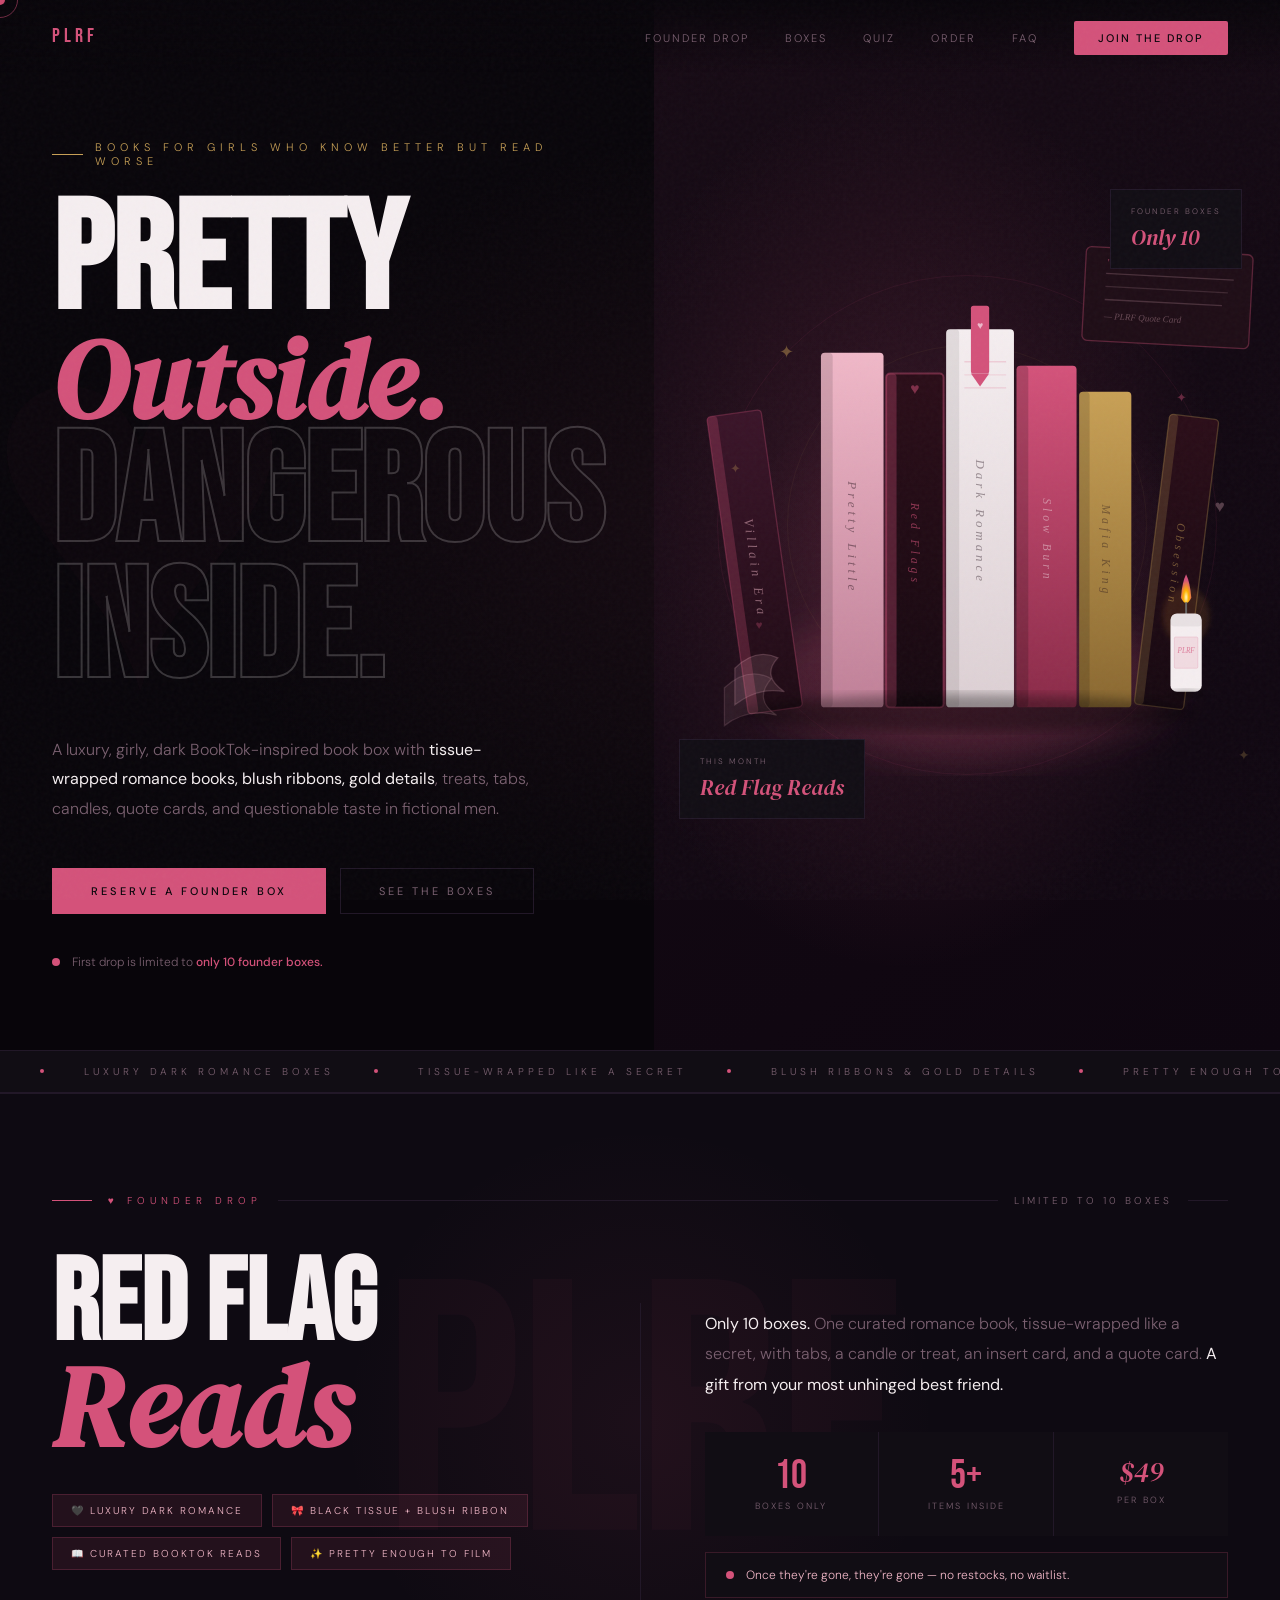
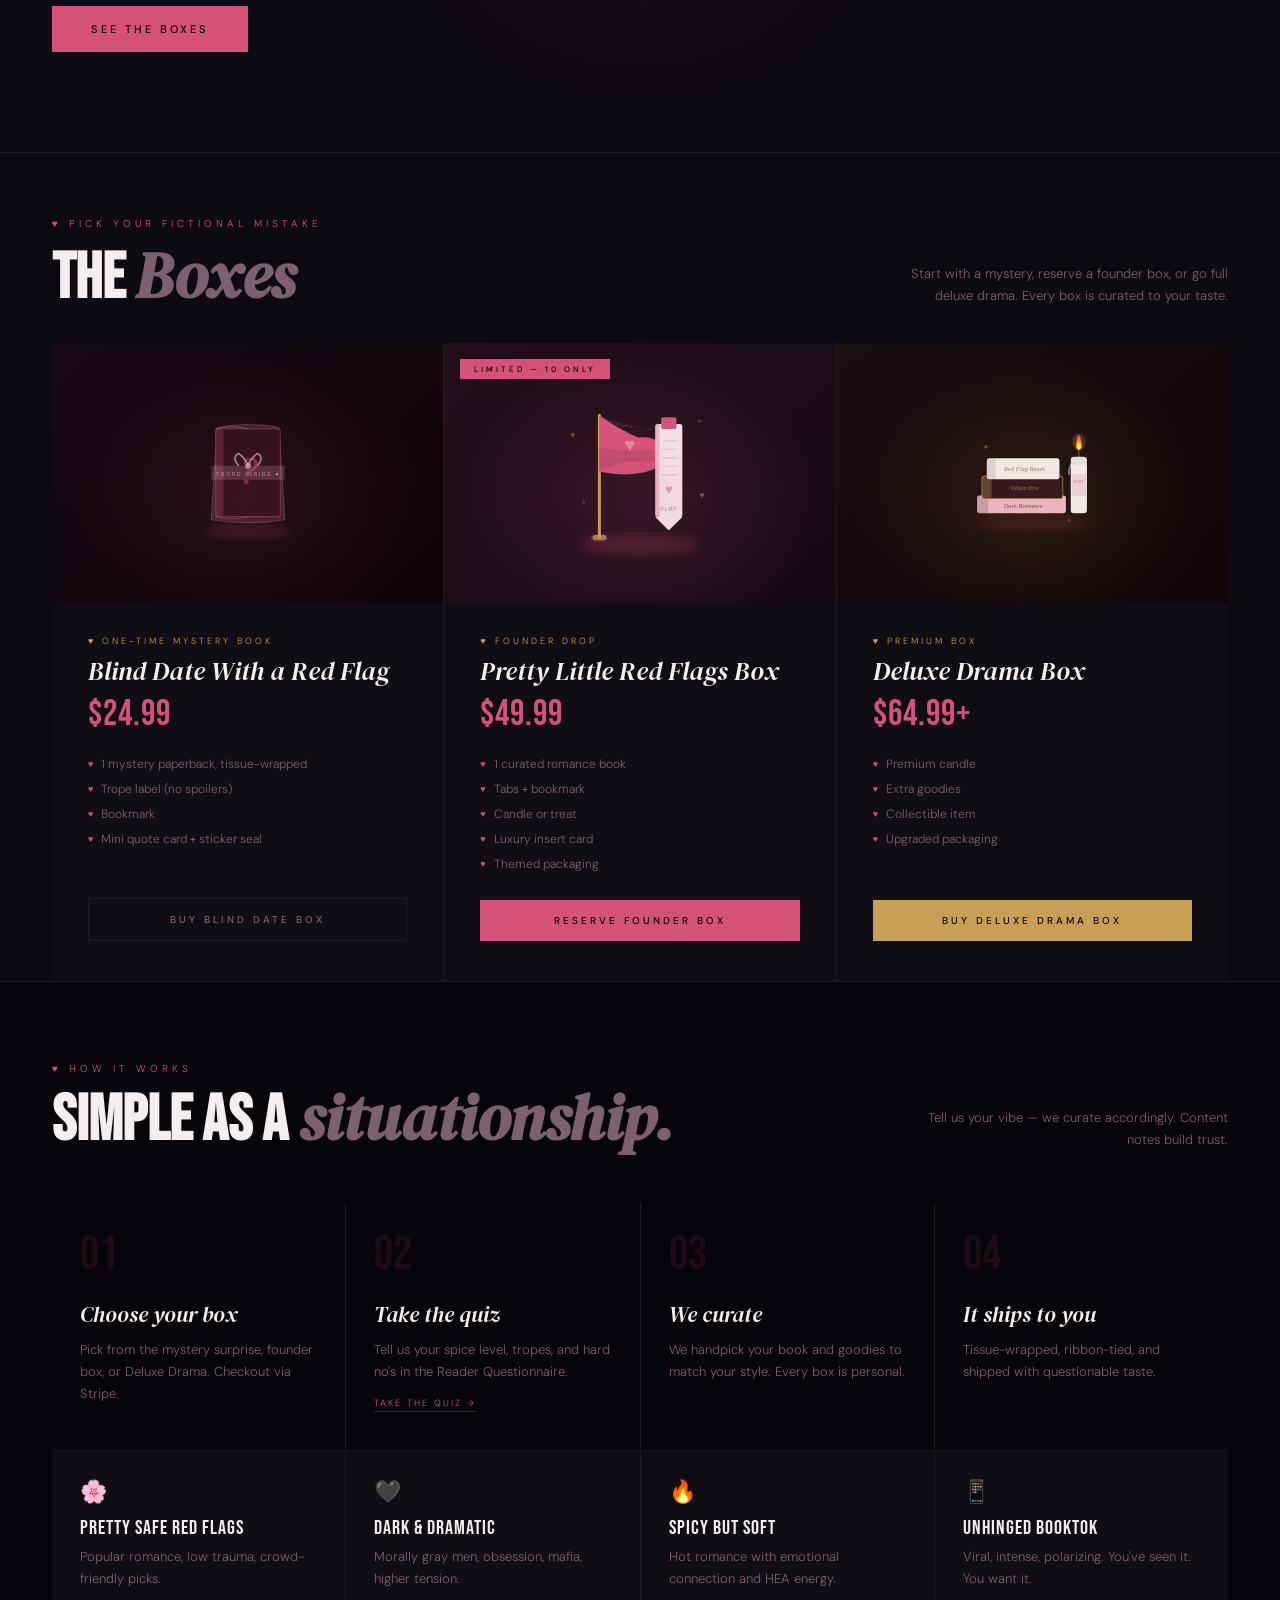
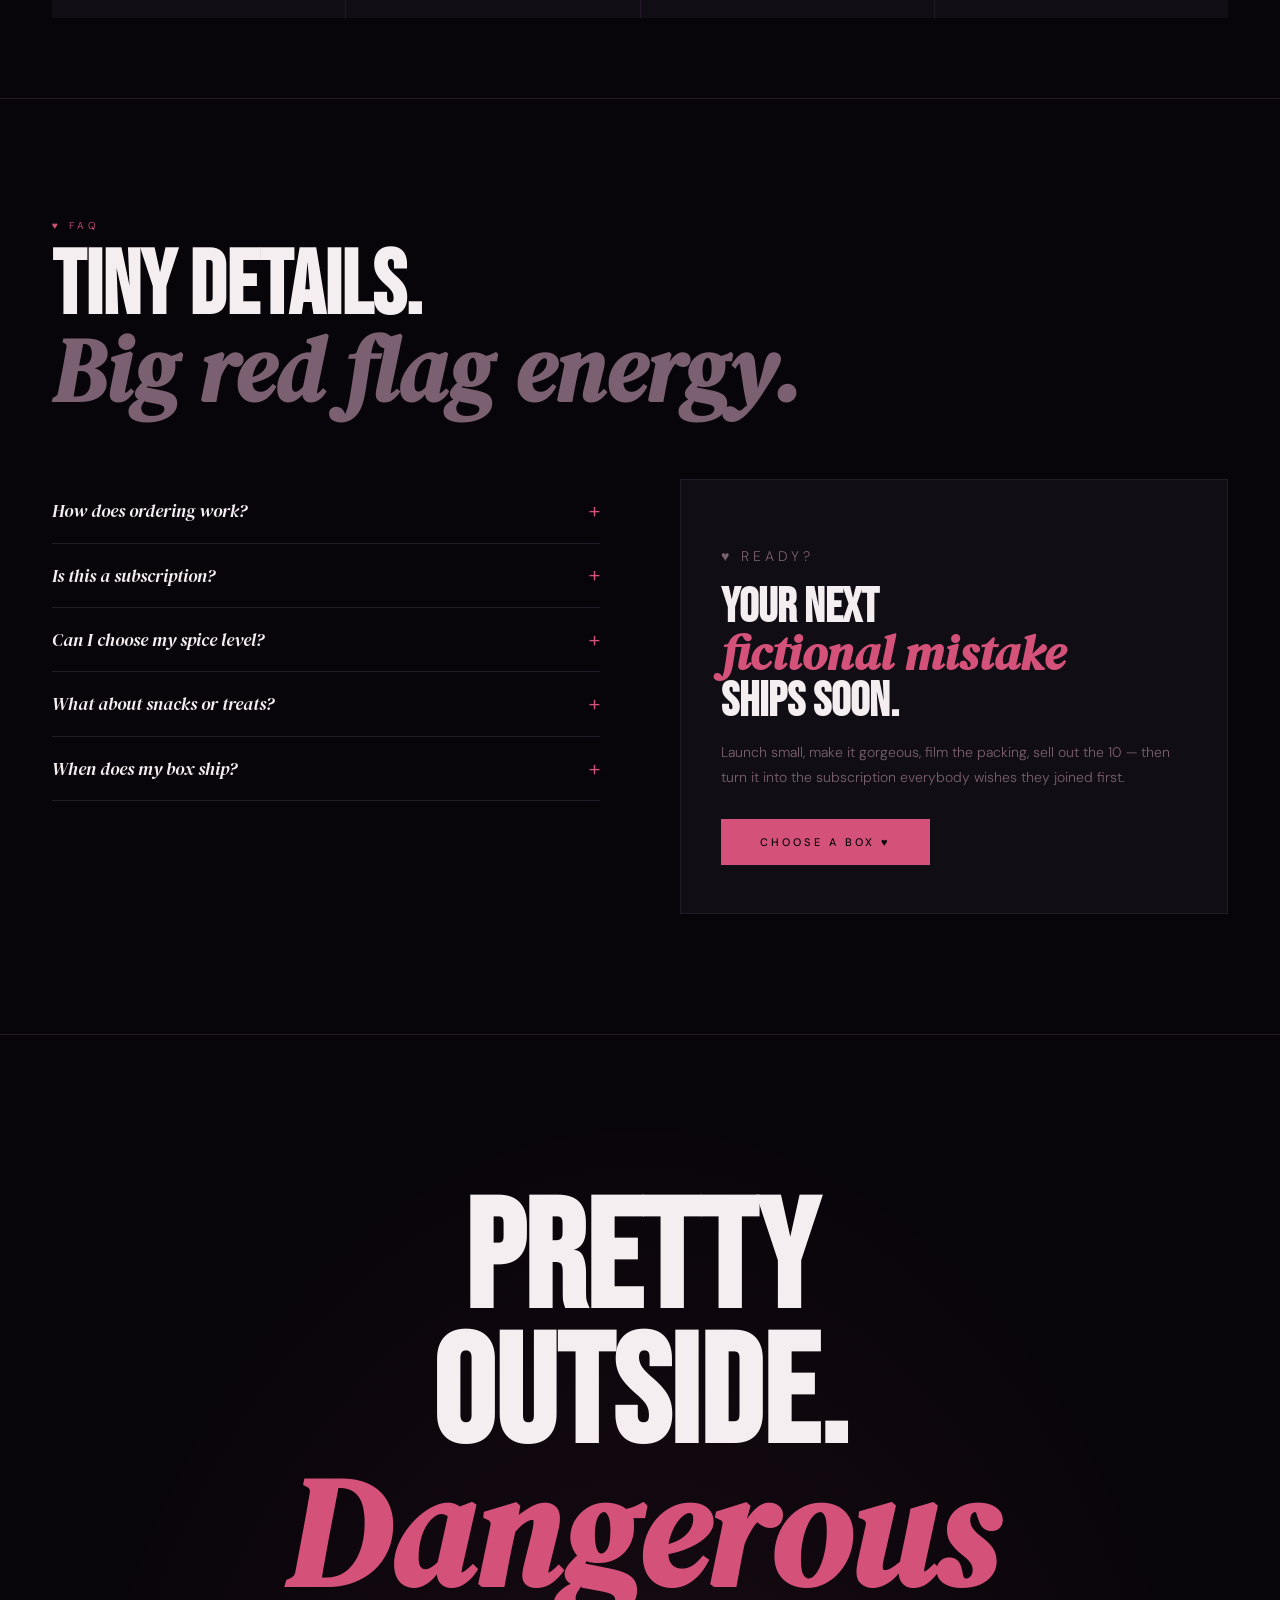
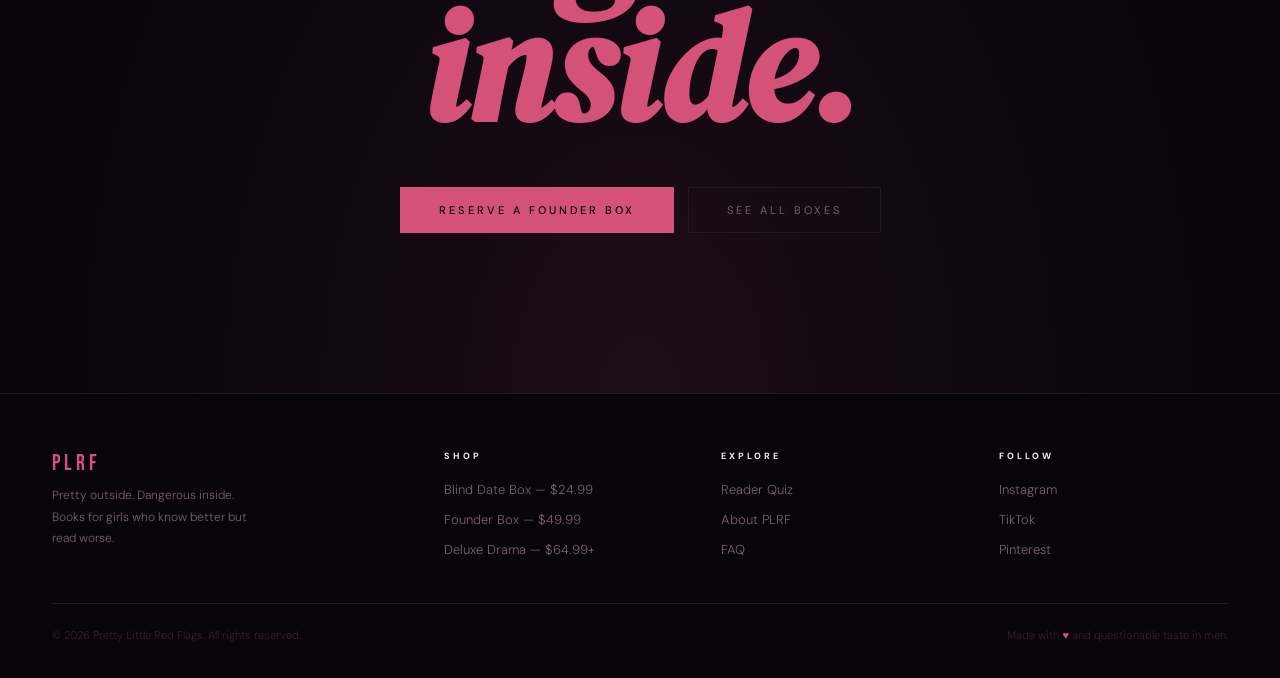
==== index.html @ 93186b34 "index.html" ====
<!DOCTYPE html>
<html lang="en">
<head>
<meta charset="UTF-8">
<meta name="viewport" content="width=device-width, initial-scale=1.0">
<title>Pretty Little Red Flags — Book Box</title>
<link rel="preconnect" href="https://fonts.googleapis.com">
<link href="https://fonts.googleapis.com/css2?family=Bebas+Neue&family=DM+Serif+Display:ital@0;1&family=DM+Sans:wght@300;400;500&display=swap" rel="stylesheet">
<style>
*,*::before,*::after{margin:0;padding:0;box-sizing:border-box;}
:root{
  --bg:#08050a;
  --card:#110d14;
  --deep:#0e0a12;
  --rose:#d4527a;
  --blush:#f2b8c8;
  --gold:#c8a055;
  --cream:#f5eef0;
  --muted:#7a6070;
  --border:#221828;
}
html{scroll-behavior:smooth;}
body{background:var(--bg);color:var(--cream);font-family:'DM Sans',sans-serif;font-weight:300;overflow-x:hidden;cursor:none;}

/* grain */
body::before{content:'';position:fixed;inset:0;background-image:url("data:image/svg+xml,%3Csvg viewBox='0 0 256 256' xmlns='http://www.w3.org/2000/svg'%3E%3Cfilter id='n'%3E%3CfeTurbulence type='fractalNoise' baseFrequency='0.9' numOctaves='4' stitchTiles='stitch'/%3E%3C/filter%3E%3Crect width='100%25' height='100%25' filter='url(%23n)' opacity='0.03'/%3E%3C/svg%3E");pointer-events:none;z-index:9997;}

/* cursor */
.cur{position:fixed;width:10px;height:10px;background:var(--rose);border-radius:50%;pointer-events:none;z-index:9999;transform:translate(-50%,-50%);mix-blend-mode:difference;}
.cur-ring{position:fixed;width:36px;height:36px;border:1px solid var(--rose);border-radius:50%;pointer-events:none;z-index:9998;transform:translate(-50%,-50%);opacity:0.5;transition:all 0.22s ease;}

/* ── NAV ── */
nav{position:fixed;top:0;left:0;right:0;z-index:500;padding:24px 52px;display:flex;justify-content:space-between;align-items:center;background:linear-gradient(to bottom,rgba(8,5,10,0.95),transparent);}
.logo{font-family:'Bebas Neue',sans-serif;font-size:20px;letter-spacing:4px;color:var(--rose);}
.nav-links{display:flex;list-style:none;gap:36px;align-items:center;}
.nav-links a{color:var(--muted);text-decoration:none;font-size:11px;letter-spacing:2px;text-transform:uppercase;transition:color 0.3s;}
.nav-links a:hover{color:var(--cream);}
.nav-cta{background:var(--rose)!important;color:var(--bg)!important;padding:10px 24px;border-radius:2px;font-weight:500;transition:background 0.3s!important;}
.nav-cta:hover{background:var(--gold)!important;}

/* ── HERO ── */
.hero{min-height:100vh;padding:0;position:relative;overflow:hidden;display:grid;grid-template-columns:1fr 1fr;}
.hero::before{content:'';position:absolute;inset:0;background:radial-gradient(ellipse at 65% 50%,rgba(212,82,122,0.08) 0%,transparent 55%);pointer-events:none;z-index:0;}
.hero-bg-word{position:absolute;left:-20px;top:50%;transform:translateY(-50%);font-family:'Bebas Neue',sans-serif;font-size:42vw;line-height:1;color:rgba(212,82,122,0.02);user-select:none;pointer-events:none;letter-spacing:-5px;}
.hero-left{display:flex;flex-direction:column;justify-content:center;padding:140px 52px 80px;position:relative;z-index:2;}
/* hero right panel */
.hero-right-panel{position:relative;background:linear-gradient(145deg,#160a14 0%,#0e0610 100%);overflow:hidden;display:flex;align-items:center;justify-content:center;}
.hero-right-panel::before{content:'';position:absolute;inset:0;background:radial-gradient(ellipse at 40% 50%,rgba(212,82,122,0.18) 0%,transparent 60%);}
/* big rotating ring decoration */
.hero-ring{position:absolute;width:500px;height:500px;border:1px solid rgba(212,82,122,0.08);border-radius:50%;top:50%;left:50%;transform:translate(-50%,-50%);animation:spin 40s linear infinite;}
.hero-ring2{position:absolute;width:360px;height:360px;border:1px solid rgba(200,160,85,0.06);border-radius:50%;top:50%;left:50%;transform:translate(-50%,-50%);animation:spin 28s linear infinite reverse;}
@keyframes spin{from{transform:translate(-50%,-50%) rotate(0deg);}to{transform:translate(-50%,-50%) rotate(360deg);}}
/* box scene */
.hero-box-scene{position:relative;z-index:2;display:flex;flex-direction:column;align-items:center;opacity:0;animation:up 1s ease 0.8s forwards;}
.hb-lid{width:220px;height:34px;background:linear-gradient(180deg,#d4527a 0%,#8c2a48 100%);border-radius:4px 4px 0 0;display:flex;align-items:center;justify-content:center;position:relative;box-shadow:0 -6px 28px rgba(212,82,122,0.3);}
.hb-lid-txt{font-family:'DM Serif Display',serif;font-style:italic;font-size:10px;letter-spacing:2px;color:rgba(255,255,255,0.8);}
.hb-ribbon{position:absolute;top:-4px;left:50%;transform:translateX(-50%);width:20px;height:42px;background:var(--blush);z-index:2;border-radius:2px;}
.hb-ribbon::before{content:'';position:absolute;top:-14px;left:50%;transform:translateX(-50%);width:44px;height:20px;border:4px solid var(--blush);border-radius:0 0 22px 22px;border-top:none;}
.hb-body{width:220px;height:230px;background:linear-gradient(180deg,#1e0d16 0%,#130810 100%);border:1px solid rgba(212,82,122,0.2);border-top:none;border-radius:0 0 6px 6px;box-shadow:0 32px 80px rgba(0,0,0,0.7);display:flex;flex-direction:column;align-items:center;justify-content:center;gap:14px;padding:24px;}
.hb-books{display:flex;gap:7px;align-items:flex-end;}
.hb{border-radius:2px 5px 5px 2px;box-shadow:3px 3px 12px rgba(0,0,0,0.5);}
.hb1{width:36px;height:96px;background:linear-gradient(180deg,#f0b8c8,#c08098);}
.hb2{width:28px;height:82px;background:linear-gradient(180deg,#1e0a14,#100408);border:1px solid rgba(212,82,122,0.3);}
.hb3{width:32px;height:104px;background:linear-gradient(180deg,#f5eef0,#ddd0d4);}
.hb4{width:24px;height:74px;background:linear-gradient(180deg,#d4527a,#8a2a48);}
.hb5{width:30px;height:90px;background:linear-gradient(180deg,#2a0d18,#160810);border:1px solid rgba(200,160,85,0.2);}
.hb-tags{display:flex;gap:7px;flex-wrap:wrap;justify-content:center;}
.hb-tag{background:rgba(212,82,122,0.12);border:1px solid rgba(212,82,122,0.22);padding:5px 12px;font-size:8px;letter-spacing:1px;text-transform:uppercase;color:var(--blush);}
/* floating info cards */
.hb-float{position:absolute;background:var(--card);border:1px solid var(--border);padding:16px 20px;z-index:3;}
.hbf1{top:18%;right:6%;animation:bobble 5s ease-in-out 1s infinite;}
.hbf2{bottom:22%;left:4%;animation:bobble 6s ease-in-out 1.8s infinite;}
@keyframes bobble{0%,100%{transform:translateY(0);}50%{transform:translateY(-10px);}}
.hbf-label{font-size:8px;letter-spacing:2px;text-transform:uppercase;color:var(--muted);margin-bottom:6px;}
.hbf-val{font-family:'DM Serif Display',serif;font-style:italic;font-size:22px;color:var(--rose);}
/* glow under box */
.hb-glow{position:absolute;bottom:80px;left:50%;transform:translateX(-50%);width:200px;height:30px;background:radial-gradient(ellipse,rgba(212,82,122,0.4) 0%,transparent 70%);filter:blur(14px);z-index:1;}
.book-hero-wrap{position:relative;z-index:2;display:flex;align-items:center;justify-content:center;width:100%;height:100%;}
.book-svg{width:min(420px,80%);height:auto;opacity:0;animation:up 1s ease 0.8s forwards;filter:drop-shadow(0 20px 40px rgba(212,82,122,0.2));}
.float-el{animation:svgbob 5s ease-in-out infinite;}
.f1{animation-duration:5s;}
.f2{animation-duration:7s;animation-delay:1s;}
.f3{animation-duration:6s;animation-delay:2s;}
@keyframes svgbob{0%,100%{transform:translateY(0);}50%{transform:translateY(-6px);}}

.h-tag{font-size:11px;letter-spacing:5px;text-transform:uppercase;color:var(--gold);margin-bottom:28px;opacity:0;animation:up 0.8s ease 0.1s forwards;display:flex;align-items:center;gap:12px;}
.h-tag::before{content:'';width:32px;height:1px;background:var(--gold);display:inline-block;}

.h-title{font-family:'Bebas Neue',sans-serif;font-size:clamp(80px,12vw,180px);line-height:0.88;opacity:0;animation:up 0.8s ease 0.3s forwards;}
.h-title .serif{font-family:'DM Serif Display',serif;font-style:italic;color:var(--rose);display:block;font-size:0.72em;}
.h-title .outline{-webkit-text-stroke:2px rgba(245,238,240,0.2);color:transparent;display:block;}

.h-sub{margin-top:36px;font-size:16px;line-height:1.85;color:var(--muted);max-width:480px;opacity:0;animation:up 0.8s ease 0.5s forwards;}
.h-sub strong{color:var(--cream);font-weight:400;}

.h-btns{margin-top:44px;display:flex;gap:14px;flex-wrap:wrap;opacity:0;animation:up 0.8s ease 0.7s forwards;}
.btn-fill{background:var(--rose);color:var(--bg);padding:15px 38px;font-size:11px;letter-spacing:3px;text-transform:uppercase;text-decoration:none;font-weight:500;display:inline-block;transition:all 0.3s;border:1px solid var(--rose);}
.btn-fill:hover{background:transparent;color:var(--rose);}
.btn-line{border:1px solid var(--border);color:var(--muted);padding:15px 38px;font-size:11px;letter-spacing:3px;text-transform:uppercase;text-decoration:none;font-weight:400;display:inline-block;transition:all 0.3s;}
.btn-line:hover{border-color:var(--cream);color:var(--cream);}

.h-alert{margin-top:40px;display:flex;align-items:center;gap:12px;opacity:0;animation:up 0.8s ease 0.9s forwards;}
.alert-dot{width:8px;height:8px;background:var(--rose);border-radius:50%;animation:pulse 2s ease-in-out infinite;flex-shrink:0;}
@keyframes pulse{0%,100%{opacity:1;transform:scale(1);}50%{opacity:0.3;transform:scale(0.5);}}
.alert-txt{font-size:12px;color:var(--muted);}
.alert-txt strong{color:var(--rose);font-weight:500;}

/* FLOATING STAT CARDS */
.stat-cards{position:absolute;right:52px;bottom:80px;display:flex;flex-direction:column;gap:12px;opacity:0;animation:up 1s ease 1.1s forwards;}
.stat-card{background:var(--card);border:1px solid var(--border);padding:18px 24px;}
.sc-label{font-size:9px;letter-spacing:3px;text-transform:uppercase;color:var(--muted);margin-bottom:6px;}
.sc-val{font-family:'DM Serif Display',serif;font-style:italic;font-size:26px;color:var(--rose);}

/* ── MARQUEE ── */
.mq-wrap{border-top:1px solid var(--border);border-bottom:1px solid var(--border);padding:14px 0;overflow:hidden;background:var(--card);}
.mq-track{display:flex;animation:marquee 26s linear infinite;width:max-content;}
.mq-item{display:flex;align-items:center;gap:40px;padding:0 40px;font-size:10px;letter-spacing:4px;text-transform:uppercase;color:var(--muted);white-space:nowrap;}
.mq-dot{width:4px;height:4px;background:var(--rose);border-radius:50%;flex-shrink:0;}

/* ── SECTION SHARED ── */
.sec{padding:120px 52px;}
.sec-tag{font-size:10px;letter-spacing:4px;text-transform:uppercase;color:var(--rose);margin-bottom:14px;}
.sec-title{font-family:'Bebas Neue',sans-serif;font-size:clamp(52px,7vw,100px);line-height:0.92;}
.sec-title em{font-family:'DM Serif Display',serif;font-style:italic;color:var(--muted);}
.sec-head{margin-bottom:64px;}

/* ── PRODUCTS ── */
.products-sec{padding:120px 52px;background:var(--deep);border-top:1px solid var(--border);}
.prod-grid{display:grid;grid-template-columns:repeat(3,1fr);gap:1px;background:var(--border);}

.prod-card{background:var(--card);display:flex;flex-direction:column;transition:background 0.4s;}
.prod-card:hover{background:#180e1a;}

.prod-art{height:260px;position:relative;overflow:hidden;display:flex;align-items:center;justify-content:center;}
.pa-blind{background:linear-gradient(140deg,#1a0a14 0%,#0e0408 100%);}
.pa-founder{background:linear-gradient(140deg,#220e1a 0%,#160a12 100%);}
.pa-deluxe{background:linear-gradient(140deg,#1a0e10 0%,#100608 100%);}

/* glow */
.pa-blind::before{content:'';position:absolute;inset:0;background:radial-gradient(ellipse at 50% 60%,rgba(212,82,122,0.1) 0%,transparent 65%);}
.pa-founder::before{content:'';position:absolute;inset:0;background:radial-gradient(ellipse at 50% 60%,rgba(212,82,122,0.16) 0%,transparent 65%);}
.pa-deluxe::before{content:'';position:absolute;inset:0;background:radial-gradient(ellipse at 50% 60%,rgba(200,160,85,0.1) 0%,transparent 65%);}

/* big text art */
.art-text{position:absolute;font-family:'Bebas Neue',sans-serif;font-size:100px;line-height:1;color:rgba(212,82,122,0.05);letter-spacing:-4px;user-select:none;}
.art-center{position:relative;z-index:1;display:flex;flex-direction:column;align-items:center;gap:10px;}
/* blind date book */
.mystery-bk{width:80px;height:120px;background:linear-gradient(180deg,#f0b8c8,#c48098);border-radius:3px 7px 7px 3px;box-shadow:8px 8px 32px rgba(0,0,0,0.6);display:flex;align-items:center;justify-content:center;position:relative;}
.mystery-bk::before{content:'';position:absolute;left:0;top:0;bottom:0;width:8px;background:rgba(0,0,0,0.18);border-radius:3px 0 0 3px;}
.mystery-bk::after{content:'?';font-family:'DM Serif Display',serif;font-style:italic;font-size:48px;color:rgba(8,5,10,0.2);}
.mystery-band{position:absolute;top:50%;transform:translateY(-50%);left:-6px;right:-6px;height:28px;background:var(--bg);display:flex;align-items:center;justify-content:center;z-index:2;}
.mystery-band span{font-size:7px;letter-spacing:2px;color:var(--blush);text-transform:uppercase;}
/* founder box stack */
.book-stack{display:flex;gap:5px;align-items:flex-end;}
.bs{border-radius:2px 4px 4px 2px;box-shadow:3px 3px 10px rgba(0,0,0,0.5);}
.bs1{width:26px;height:76px;background:linear-gradient(180deg,#f0b8c8,#c08098);}
.bs2{width:20px;height:64px;background:linear-gradient(180deg,#1e0a14,#100408);border:1px solid rgba(212,82,122,0.3);}
.bs3{width:24px;height:84px;background:linear-gradient(180deg,#f5eef0,#ddd0d4);}
.bs4{width:18px;height:58px;background:linear-gradient(180deg,#d4527a,#8a2a48);}
.bs5{width:22px;height:72px;background:linear-gradient(180deg,#2a0d18,#160810);border:1px solid rgba(200,160,85,0.2);}
/* deluxe */
.deluxe-stack{display:flex;align-items:flex-end;gap:8px;}
.dlx-book{width:52px;height:90px;background:linear-gradient(180deg,#2a0a18,#160610);border:1px solid rgba(200,160,85,0.4);border-radius:3px 6px 6px 3px;display:flex;align-items:center;justify-content:center;box-shadow:5px 5px 20px rgba(0,0,0,0.6);}
.dlx-book span{font-family:'DM Serif Display',serif;font-style:italic;font-size:9px;color:var(--gold);text-align:center;padding:0 5px;line-height:1.4;}
.dlx-candle{display:flex;flex-direction:column;align-items:center;gap:2px;margin-bottom:4px;}
.dc-f{width:10px;height:16px;background:radial-gradient(ellipse at 50% 70%,#fff9c4,#ffb74d,#d4527a);border-radius:50% 50% 30% 30%;animation:flicker 1.5s ease-in-out infinite;}
.dc-w{width:2px;height:8px;background:#555;}
.dc-j{width:30px;height:42px;background:linear-gradient(180deg,#f5eef0,#ddd0d4);border-radius:3px 3px 6px 6px;display:flex;align-items:center;justify-content:center;box-shadow:0 4px 14px rgba(0,0,0,0.4);}
.dc-j span{font-size:5px;font-family:'DM Serif Display',serif;font-style:italic;color:rgba(8,5,10,0.4);}
@keyframes flicker{0%,100%{transform:scaleX(1);}50%{transform:scaleX(0.8) scaleY(1.15);}}

.prod-badge{position:absolute;top:16px;left:16px;background:var(--rose);color:var(--bg);font-size:8px;font-weight:500;letter-spacing:3px;text-transform:uppercase;padding:5px 14px;}

.prod-body{padding:32px 36px 40px;flex:1;display:flex;flex-direction:column;}
.prod-type{font-size:9px;letter-spacing:3px;text-transform:uppercase;color:var(--gold);margin-bottom:10px;}
.prod-name{font-family:'DM Serif Display',serif;font-style:italic;font-size:26px;color:var(--cream);margin-bottom:6px;line-height:1.15;}
.prod-price{font-family:'Bebas Neue',sans-serif;font-size:36px;color:var(--rose);letter-spacing:1px;margin-bottom:20px;}
.prod-list{list-style:none;display:flex;flex-direction:column;gap:9px;margin-bottom:28px;flex:1;}
.prod-list li{font-size:12px;color:var(--muted);display:flex;align-items:center;gap:8px;}
.prod-list li::before{content:'♥';color:var(--rose);font-size:9px;flex-shrink:0;}
.prod-btn{display:block;width:100%;padding:14px;text-align:center;font-size:10px;letter-spacing:3px;text-transform:uppercase;font-family:'DM Sans',sans-serif;font-weight:500;cursor:pointer;transition:all 0.3s;border:none;text-decoration:none;}
.pb-rose{background:var(--rose);color:var(--bg);}
.pb-rose:hover{background:var(--gold);}
.pb-line{border:1px solid var(--border);background:none;color:var(--muted);}
.pb-line:hover{border-color:var(--cream);color:var(--cream);}
.pb-gold{background:var(--gold);color:var(--bg);}
.pb-gold:hover{background:var(--rose);}

/* ── HOW IT WORKS ── */
.how-grid{display:grid;grid-template-columns:repeat(4,1fr);gap:1px;background:var(--border);margin-top:60px;}
.how-step{background:var(--bg);padding:48px 36px;position:relative;transition:background 0.4s;}
.how-step:hover{background:var(--card);}
.how-num{font-family:'Bebas Neue',sans-serif;font-size:72px;color:rgba(212,82,122,0.1);line-height:1;margin-bottom:20px;transition:color 0.4s;}
.how-step:hover .how-num{color:rgba(212,82,122,0.2);}
.how-title{font-family:'DM Serif Display',serif;font-style:italic;font-size:22px;color:var(--cream);margin-bottom:10px;}
.how-desc{font-size:13px;color:var(--muted);line-height:1.7;}
.how-arrow{position:absolute;bottom:36px;right:36px;width:36px;height:36px;border:1px solid var(--border);border-radius:50%;display:flex;align-items:center;justify-content:center;color:var(--muted);font-size:14px;transition:all 0.4s;}
.how-step:hover .how-arrow{background:var(--rose);border-color:var(--rose);color:var(--bg);transform:rotate(45deg);}

/* ── QUIZ ── */
.quiz-sec{padding:120px 52px;background:var(--deep);border-top:1px solid var(--border);}
.quiz-top{display:flex;justify-content:space-between;align-items:flex-end;margin-bottom:56px;gap:40px;}
.quiz-top .sec-head{margin-bottom:0;}
.quiz-top-note{max-width:320px;font-size:14px;color:var(--muted);line-height:1.8;text-align:right;}
.quiz-grid{display:grid;grid-template-columns:repeat(4,1fr);gap:1px;background:var(--border);}
.quiz-card{background:var(--card);padding:40px 32px;position:relative;transition:background 0.4s;overflow:hidden;}
.quiz-card::after{content:'';position:absolute;bottom:0;left:0;right:0;height:2px;background:var(--rose);transform:scaleX(0);transition:transform 0.4s;transform-origin:left;}
.quiz-card:hover{background:#180e1a;}
.quiz-card:hover::after{transform:scaleX(1);}
.qc-icon{font-size:28px;margin-bottom:20px;}
.qc-name{font-family:'Bebas Neue',sans-serif;font-size:28px;letter-spacing:1px;color:var(--cream);margin-bottom:10px;line-height:1;}
.qc-desc{font-size:13px;color:var(--muted);line-height:1.7;}

/* ── STATEMENT ── */
.statement-sec{padding:120px 52px;background:var(--rose);border-top:1px solid rgba(255,255,255,0.1);}
.statement-grid{display:grid;grid-template-columns:1fr 1fr;gap:80px;align-items:center;}
.statement-title{font-family:'Bebas Neue',sans-serif;font-size:clamp(60px,8vw,120px);line-height:0.88;color:var(--bg);}
.statement-title em{font-family:'DM Serif Display',serif;font-style:italic;color:var(--cream);}
.statement-right p{font-size:16px;line-height:1.9;color:rgba(8,5,10,0.65);margin-bottom:20px;}
.statement-right p strong{color:var(--bg);font-weight:500;}
.statement-cta{background:var(--bg);color:var(--cream);padding:15px 38px;font-size:11px;letter-spacing:3px;text-transform:uppercase;text-decoration:none;font-weight:500;display:inline-block;transition:all 0.3s;margin-top:8px;}
.statement-cta:hover{background:#1a0a14;color:var(--rose);}
.vibe-tags{display:flex;flex-wrap:wrap;gap:8px;margin-top:28px;}
.vtag{background:rgba(8,5,10,0.12);border:1px solid rgba(8,5,10,0.14);padding:8px 16px;font-size:11px;color:rgba(8,5,10,0.6);}

/* ── FAQ ── */
.faq-sec{padding:120px 52px;border-top:1px solid var(--border);}
.faq-inner{display:grid;grid-template-columns:1fr 1fr;gap:80px;margin-top:64px;align-items:start;}
.faq-list{display:flex;flex-direction:column;}
.faq-item{border-bottom:1px solid var(--border);}
.faq-q{display:flex;justify-content:space-between;align-items:center;padding:20px 0;cursor:pointer;gap:16px;}
.faq-q-text{font-family:'DM Serif Display',serif;font-style:italic;font-size:18px;color:var(--cream);line-height:1.3;}
.faq-toggle{font-size:22px;color:var(--rose);flex-shrink:0;transition:transform 0.3s;line-height:1;}
.faq-a{font-size:13px;color:var(--muted);line-height:1.8;padding-bottom:18px;display:none;}
.faq-item.open .faq-a{display:block;}
.faq-item.open .faq-toggle{transform:rotate(45deg);}
.faq-box{background:var(--card);border:1px solid var(--border);padding:48px 40px;}
.faq-box .sec-tag{margin-bottom:16px;}
.faq-box h3{font-family:'Bebas Neue',sans-serif;font-size:48px;line-height:0.95;color:var(--cream);margin-bottom:4px;}
.faq-box h3 em{font-family:'DM Serif Display',serif;font-style:italic;color:var(--rose);}
.faq-box p{font-size:14px;color:var(--muted);line-height:1.8;margin:16px 0 28px;}
.faq-box .btn-fill{display:inline-block;}

/* ── CLOSING CTA ── */
.closing{padding:160px 52px;text-align:center;position:relative;overflow:hidden;border-top:1px solid var(--border);}
.closing::before{content:'';position:absolute;inset:0;background:radial-gradient(ellipse at 50% 100%,rgba(212,82,122,0.1) 0%,transparent 65%);}
.closing-title{font-family:'Bebas Neue',sans-serif;font-size:clamp(72px,12vw,160px);line-height:0.88;position:relative;z-index:1;}
.closing-title em{font-family:'DM Serif Display',serif;font-style:italic;color:var(--rose);display:block;}
.closing-btns{margin-top:52px;display:flex;justify-content:center;gap:14px;flex-wrap:wrap;position:relative;z-index:1;}

/* ── FOOTER ── */
footer{padding:56px 52px 36px;border-top:1px solid var(--border);}
.footer-grid{display:grid;grid-template-columns:1.5fr 1fr 1fr 1fr;gap:48px;margin-bottom:44px;}
.footer-logo{font-family:'Bebas Neue',sans-serif;font-size:22px;letter-spacing:4px;color:var(--rose);margin-bottom:8px;}
.footer-tagline{font-size:12px;color:var(--muted);line-height:1.8;max-width:200px;}
.footer-col h4{font-size:9px;letter-spacing:3px;text-transform:uppercase;color:var(--cream);margin-bottom:16px;}
.footer-col ul{list-style:none;display:flex;flex-direction:column;gap:9px;}
.footer-col a{color:var(--muted);text-decoration:none;font-size:13px;transition:color 0.3s;}
.footer-col a:hover{color:var(--cream);}
.footer-bottom{display:flex;justify-content:space-between;padding-top:24px;border-top:1px solid var(--border);}
.footer-copy,.footer-made{font-size:11px;color:#3a2030;}
.footer-made span{color:var(--rose);}

/* ── ANIMATIONS ── */
@keyframes up{from{opacity:0;transform:translateY(28px);}to{opacity:1;transform:translateY(0);}}
@keyframes marquee{from{transform:translateX(0);}to{transform:translateX(-50%);}}
.reveal{opacity:0;transform:translateY(28px);transition:opacity 0.8s ease,transform 0.8s ease;}
.reveal.visible{opacity:1;transform:translateY(0);}

/* ── RESPONSIVE ── */
@media(max-width:960px){
  nav{padding:20px 24px;}
  .nav-links{display:none;}
  .hero{grid-template-columns:1fr;min-height:auto;}
  .hero-right-panel{display:none;}
  .hero-left{padding:120px 24px 80px;}
  .sec,.products-sec,.quiz-sec,.statement-sec,.faq-sec,.closing{padding:80px 24px;}
  .prod-grid,.quiz-grid,.how-grid{grid-template-columns:1fr;}
  .statement-grid,.faq-inner{grid-template-columns:1fr;}
  .footer-grid{grid-template-columns:1fr 1fr;}
  footer{padding:48px 24px 32px;}
  .footer-bottom{flex-direction:column;gap:8px;text-align:center;}
  .quiz-top{flex-direction:column;align-items:flex-start;}
  .quiz-top-note{text-align:left;}
}
@media(max-width:540px){
  .footer-grid{grid-template-columns:1fr;}
  .prod-grid{grid-template-columns:1fr;}
}
</style>
</head>
<body>

<div class="cur" id="cur"></div>
<div class="cur-ring" id="curRing"></div>

<!-- NAV -->
<nav>
  <div class="logo">PLRF</div>
  <ul class="nav-links">
    <li><a href="#founder">Founder Drop</a></li>
    <li><a href="#boxes">Boxes</a></li>
    <li><a href="https://docs.google.com/forms/d/e/1FAIpQLScLwkp5CEnkWy2M5h3ANWMDHqJUSgfdDurWJd3l76dX6Gk52w/viewform?usp=sharing&ouid=118160701780382349175" target="_blank">Quiz</a></li>
    <li><a href="#boxes">Order</a></li>
    <li><a href="#faq">FAQ</a></li>
    <li><a href="#founder" class="nav-cta">Join the Drop</a></li>
  </ul>
</nav>

<!-- HERO -->
<section class="hero" id="home">
  <div class="hero-bg-word">♥</div>

  <!-- LEFT SIDE -->
  <div class="hero-left">
    <div class="h-tag">Books for girls who know better but read worse</div>
    <h1 class="h-title">
      Pretty
      <span class="serif">Outside.</span>
      <span class="outline">Dangerous</span>
      <span class="outline">Inside.</span>
    </h1>
    <p class="h-sub">A luxury, girly, dark BookTok-inspired book box with <strong>tissue-wrapped romance books, blush ribbons, gold details</strong>, treats, tabs, candles, quote cards, and questionable taste in fictional men.</p>
    <div class="h-btns">
      <a href="#founder" class="btn-fill">Reserve a Founder Box</a>
      <a href="#boxes" class="btn-line">See the Boxes</a>
    </div>
    <div class="h-alert">
      <span class="alert-dot"></span>
      <span class="alert-txt">First drop is limited to <strong>only 10 founder boxes.</strong></span>
    </div>
  </div>

  <!-- RIGHT SIDE -->
  <div class="hero-right-panel">
    <div class="hero-ring"></div>
    <div class="hero-ring2"></div>

    <svg viewBox="0 0 480 560" fill="none" xmlns="http://www.w3.org/2000/svg"
         style="width:100%;height:100%;position:absolute;inset:0;opacity:0;animation:up 1s ease 0.7s forwards;">
      <defs>
        <filter id="hglow"><feGaussianBlur stdDeviation="14"/></filter>
        <filter id="sglow"><feGaussianBlur stdDeviation="4"/></filter>
        <filter id="tglow"><feGaussianBlur stdDeviation="2"/></filter>
        <linearGradient id="b1g" x1="0" y1="0" x2="0" y2="1"><stop offset="0%" stop-color="#f0b8c8"/><stop offset="100%" stop-color="#c08098"/></linearGradient>
        <linearGradient id="b2g" x1="0" y1="0" x2="0" y2="1"><stop offset="0%" stop-color="#2a0d18"/><stop offset="100%" stop-color="#160810"/></linearGradient>
        <linearGradient id="b3g" x1="0" y1="0" x2="0" y2="1"><stop offset="0%" stop-color="#f5eef0"/><stop offset="100%" stop-color="#ddd0d4"/></linearGradient>
        <linearGradient id="b4g" x1="0" y1="0" x2="0" y2="1"><stop offset="0%" stop-color="#d4527a"/><stop offset="100%" stop-color="#8a2a48"/></linearGradient>
        <linearGradient id="b5g" x1="0" y1="0" x2="0" y2="1"><stop offset="0%" stop-color="#c8a055"/><stop offset="100%" stop-color="#8a6830"/></linearGradient>
        <linearGradient id="b6g" x1="0" y1="0" x2="0" y2="1"><stop offset="0%" stop-color="#3a1428"/><stop offset="100%" stop-color="#1e0a14"/></linearGradient>
        <radialGradient id="centerglow" cx="50%" cy="55%" r="45%">
          <stop offset="0%" stop-color="rgba(212,82,122,0.18)"/>
          <stop offset="100%" stop-color="rgba(212,82,122,0)"/>
        </radialGradient>
      </defs>

      <!-- background glow pools -->
      <ellipse cx="240" cy="400" rx="160" ry="60" fill="rgba(212,82,122,0.18)" filter="url(#hglow)"/>
      <ellipse cx="240" cy="300" rx="200" ry="180" fill="url(#centerglow)"/>

      <!-- ── UPRIGHT BOOKS (main group, center-stage) ── -->
      <!-- book 6 — far left leaning -->
      <g transform="rotate(-8 110 420)">
        <rect x="72" y="190" width="42" height="230" rx="3" fill="url(#b6g)" stroke="rgba(212,82,122,0.3)" stroke-width="1"/>
        <rect x="72" y="190" width="8" height="230" rx="3" fill="rgba(212,82,122,0.25)"/>
        <text x="93" y="310" text-anchor="middle" font-family="Georgia,serif" font-style="italic" font-size="10" fill="rgba(242,184,200,0.5)" writing-mode="tb" letter-spacing="3">Villain Era</text>
      </g>

      <!-- book 1 — blush pink, tall -->
      <rect x="128" y="148" width="48" height="272" rx="3" fill="url(#b1g)"/>
      <rect x="128" y="148" width="9" height="272" rx="3" fill="rgba(0,0,0,0.12)"/>
      <text x="152" y="290" text-anchor="middle" font-family="Georgia,serif" font-style="italic" font-size="10" fill="rgba(30,13,22,0.45)" writing-mode="tb" letter-spacing="3">Pretty Little</text>

      <!-- book 2 — dark, medium -->
      <rect x="178" y="164" width="44" height="256" rx="3" fill="url(#b2g)" stroke="rgba(212,82,122,0.4)" stroke-width="1.5"/>
      <rect x="178" y="164" width="8" height="256" rx="3" fill="rgba(212,82,122,0.3)"/>
      <text x="200" y="295" text-anchor="middle" font-family="Georgia,serif" font-style="italic" font-size="9" fill="rgba(212,82,122,0.6)" writing-mode="tb" letter-spacing="3">Red Flags</text>
      <!-- small heart on spine -->
      <text x="200" y="180" text-anchor="middle" font-size="12" fill="rgba(212,82,122,0.5)">♥</text>

      <!-- book 3 — cream, tallest -->
      <rect x="224" y="130" width="52" height="290" rx="3" fill="url(#b3g)"/>
      <rect x="224" y="130" width="10" height="290" rx="3" fill="rgba(0,0,0,0.08)"/>
      <text x="250" y="278" text-anchor="middle" font-family="Georgia,serif" font-style="italic" font-size="10" fill="rgba(30,13,22,0.4)" writing-mode="tb" letter-spacing="3">Dark Romance</text>
      <!-- decorative lines on cream book -->
      <line x1="238" y1="155" x2="270" y2="155" stroke="rgba(212,82,122,0.2)" stroke-width="1"/>
      <line x1="238" y1="165" x2="270" y2="165" stroke="rgba(212,82,122,0.15)" stroke-width="1"/>
      <line x1="238" y1="175" x2="270" y2="175" stroke="rgba(212,82,122,0.2)" stroke-width="1"/>

      <!-- book 4 — rose, medium-tall -->
      <rect x="278" y="158" width="46" height="262" rx="3" fill="url(#b4g)"/>
      <rect x="278" y="158" width="9" height="262" rx="3" fill="rgba(0,0,0,0.18)"/>
      <text x="301" y="292" text-anchor="middle" font-family="Georgia,serif" font-style="italic" font-size="9" fill="rgba(255,255,255,0.4)" writing-mode="tb" letter-spacing="3">Slow Burn</text>

      <!-- book 5 — gold/amber, shorter -->
      <rect x="326" y="178" width="40" height="242" rx="3" fill="url(#b5g)"/>
      <rect x="326" y="178" width="8" height="242" rx="3" fill="rgba(0,0,0,0.15)"/>
      <text x="346" y="300" text-anchor="middle" font-family="Georgia,serif" font-style="italic" font-size="9" fill="rgba(30,13,22,0.4)" writing-mode="tb" letter-spacing="3">Mafia King</text>

      <!-- book 7 — far right leaning -->
      <g transform="rotate(7 390 420)">
        <rect x="368" y="196" width="38" height="224" rx="3" fill="url(#b2g)" stroke="rgba(200,160,85,0.3)" stroke-width="1"/>
        <rect x="368" y="196" width="7" height="224" rx="3" fill="rgba(200,160,85,0.2)"/>
        <text x="387" y="310" text-anchor="middle" font-family="Georgia,serif" font-style="italic" font-size="9" fill="rgba(200,160,85,0.5)" writing-mode="tb" letter-spacing="3">Obsession</text>
      </g>

      <!-- ── GROUND SHADOW ── -->
      <ellipse cx="240" cy="424" rx="175" ry="14" fill="rgba(0,0,0,0.35)" filter="url(#sglow)"/>

      <!-- ── BOOKMARK sticking out of cream book ── -->
      <rect x="243" y="112" width="14" height="52" rx="2" fill="#d4527a"/>
      <polygon points="243,164 250,174 257,164" fill="#d4527a"/>
      <text x="250" y="130" text-anchor="middle" font-size="8" fill="rgba(255,255,255,0.6)">♥</text>

      <!-- ── FLOATING QUOTE CARD (top right) ── -->
      <g transform="rotate(3 360 100)">
        <rect x="330" y="68" width="128" height="72" rx="4" fill="#1e0d16" stroke="rgba(212,82,122,0.35)" stroke-width="1"/>
        <line x1="346" y1="88" x2="444" y2="88" stroke="rgba(242,184,200,0.2)" stroke-width="1"/>
        <line x1="346" y1="98" x2="440" y2="98" stroke="rgba(242,184,200,0.15)" stroke-width="1"/>
        <line x1="346" y1="108" x2="436" y2="108" stroke="rgba(242,184,200,0.2)" stroke-width="1"/>
        <text x="346" y="82" font-family="Georgia,serif" font-style="italic" font-size="8" fill="rgba(212,82,122,0.6)">"Pretty outside.</text>
        <text x="346" y="123" font-family="Georgia,serif" font-style="italic" font-size="7" fill="rgba(242,184,200,0.35)">— PLRF Quote Card</text>
      </g>

      <!-- ── SMALL CANDLE (bottom right) ── -->
      <!-- glow -->
      <ellipse cx="408" cy="350" rx="18" ry="22" fill="rgba(255,160,60,0.12)" filter="url(#tglow)"/>
      <!-- flame -->
      <path d="M404 336 Q405 324 408 318 Q411 324 412 336 Q410 340 408 340 Q406 340 404 336Z" fill="url(#flameh)"/>
      <defs>
        <radialGradient id="flameh" cx="50%" cy="80%" r="60%">
          <stop offset="0%" stop-color="#fff9c4"/>
          <stop offset="40%" stop-color="#ffb300"/>
          <stop offset="100%" stop-color="#d4527a"/>
        </radialGradient>
      </defs>
      <line x1="408" y1="340" x2="408" y2="348" stroke="#666" stroke-width="1.5" stroke-linecap="round"/>
      <rect x="396" y="348" width="24" height="60" rx="5" fill="#f5eef0"/>
      <rect x="396" y="348" width="24" height="10" rx="3" fill="rgba(0,0,0,0.05)"/>
      <rect x="399" y="366" width="18" height="24" rx="1" fill="rgba(212,82,122,0.12)" stroke="rgba(212,82,122,0.25)" stroke-width="0.5"/>
      <text x="408" y="378" text-anchor="middle" font-family="Georgia,serif" font-style="italic" font-size="5.5" fill="rgba(212,82,122,0.7)">PLRF</text>
      <ellipse cx="408" cy="410" rx="14" ry="4" fill="rgba(0,0,0,0.2)" filter="url(#tglow)"/>

      <!-- ── TISSUE PAPER peek (bottom left) ── -->
      <path d="M62 390 Q78 374 95 382 Q82 396 100 408 Q80 404 62 418 Z" fill="rgba(242,184,200,0.12)" stroke="rgba(242,184,200,0.2)" stroke-width="1"/>
      <path d="M54 405 Q72 388 90 398 Q76 414 94 426 Q72 420 54 434 Z" fill="rgba(242,184,200,0.08)" stroke="rgba(242,184,200,0.15)" stroke-width="1"/>

      <!-- ── SPARKLES / STARS ── -->
      <text x="96" y="152" font-size="14" fill="rgba(200,160,85,0.45)">✦</text>
      <text x="400" y="186" font-size="10" fill="rgba(212,82,122,0.4)">✦</text>
      <text x="58"  y="240" font-size="10" fill="rgba(200,160,85,0.3)">✦</text>
      <text x="430" y="270" font-size="13" fill="rgba(242,184,200,0.3)">♥</text>
      <text x="78"  y="360" font-size="9"  fill="rgba(212,82,122,0.3)">♥</text>
      <text x="448" y="460" font-size="11" fill="rgba(200,160,85,0.25)">✦</text>
    </svg>

    <!-- Floating badges -->
    <div class="hb-float hbf1">
      <div class="hbf-label">Founder boxes</div>
      <div class="hbf-val">Only 10</div>
    </div>
    <div class="hb-float hbf2">
      <div class="hbf-label">This month</div>
      <div class="hbf-val">Red Flag Reads</div>
    </div>
  </div></section>

<!-- MARQUEE -->
<div class="mq-wrap">
  <div class="mq-track">
    <div class="mq-item">
      <span class="mq-dot"></span> Luxury Dark Romance Boxes
      <span class="mq-dot"></span> Tissue-Wrapped Like a Secret
      <span class="mq-dot"></span> Blush Ribbons & Gold Details
      <span class="mq-dot"></span> Pretty Enough to Film
      <span class="mq-dot"></span> Limited Founder Drop — 10 Boxes Only
      <span class="mq-dot"></span> Curated for Your Tropes
      <span class="mq-dot"></span> Luxury Dark Romance Boxes
      <span class="mq-dot"></span> Tissue-Wrapped Like a Secret
      <span class="mq-dot"></span> Blush Ribbons & Gold Details
      <span class="mq-dot"></span> Pretty Enough to Film
      <span class="mq-dot"></span> Limited Founder Drop — 10 Boxes Only
      <span class="mq-dot"></span> Curated for Your Tropes
    </div>
  </div>
</div>

<!-- FOUNDER -->
<section id="founder" style="border-top:1px solid var(--border);padding:100px 52px;background:var(--deep);position:relative;overflow:hidden;">
  <!-- decorative bg text -->
  <div style="position:absolute;top:50%;left:50%;transform:translate(-50%,-50%);font-family:'Bebas Neue',sans-serif;font-size:28vw;line-height:1;color:rgba(212,82,122,0.03);white-space:nowrap;pointer-events:none;user-select:none;letter-spacing:-4px;">PLRF</div>
  <!-- ambient glow -->
  <div style="position:absolute;width:600px;height:600px;border-radius:50%;background:radial-gradient(ellipse,rgba(212,82,122,0.07) 0%,transparent 70%);top:50%;left:50%;transform:translate(-50%,-50%);pointer-events:none;"></div>

  <!-- top label row -->
  <div class="reveal" style="display:flex;align-items:center;gap:16px;margin-bottom:48px;">
    <div style="width:40px;height:1px;background:var(--rose);"></div>
    <span style="font-size:10px;letter-spacing:5px;text-transform:uppercase;color:var(--rose);">♥ Founder Drop</span>
    <div style="flex:1;height:1px;background:var(--border);"></div>
    <span style="font-size:10px;letter-spacing:3px;text-transform:uppercase;color:var(--muted);">Limited to 10 boxes</span>
    <div style="width:40px;height:1px;background:var(--border);"></div>
  </div>

  <!-- main content grid -->
  <div class="reveal" style="display:grid;grid-template-columns:1fr 1px 1fr;gap:0;align-items:center;">
    <!-- left: headline -->
    <div style="padding-right:64px;">
      <h2 style="font-family:'Bebas Neue',sans-serif;font-size:clamp(72px,9vw,130px);line-height:0.88;margin-bottom:32px;">
        RED FLAG<br>
        <span style="font-family:'DM Serif Display',serif;font-style:italic;color:var(--rose);">Reads</span>
      </h2>
      <div style="display:flex;flex-wrap:wrap;gap:10px;margin-bottom:36px;">
        <span style="background:rgba(212,82,122,0.1);border:1px solid rgba(212,82,122,0.22);padding:9px 18px;font-size:10px;letter-spacing:2px;text-transform:uppercase;color:var(--blush);">🖤 Luxury dark romance</span>
        <span style="background:rgba(212,82,122,0.1);border:1px solid rgba(212,82,122,0.22);padding:9px 18px;font-size:10px;letter-spacing:2px;text-transform:uppercase;color:var(--blush);">🎀 Black tissue + blush ribbon</span>
        <span style="background:rgba(212,82,122,0.1);border:1px solid rgba(212,82,122,0.22);padding:9px 18px;font-size:10px;letter-spacing:2px;text-transform:uppercase;color:var(--blush);">📖 Curated BookTok reads</span>
        <span style="background:rgba(212,82,122,0.1);border:1px solid rgba(212,82,122,0.22);padding:9px 18px;font-size:10px;letter-spacing:2px;text-transform:uppercase;color:var(--blush);">✨ Pretty enough to film</span>
      </div>
      <a href="#boxes" class="btn-fill">See the Boxes</a>
    </div>

    <!-- divider -->
    <div style="background:var(--border);height:300px;"></div>

    <!-- right: description + stats -->
    <div style="padding-left:64px;">
      <p style="font-size:16px;line-height:1.9;color:var(--muted);margin-bottom:32px;"><strong style="color:var(--cream);font-weight:400;">Only 10 boxes.</strong> One curated romance book, tissue-wrapped like a secret, with tabs, a candle or treat, an insert card, and a quote card. <strong style="color:var(--cream);font-weight:400;">A gift from your most unhinged best friend.</strong></p>
      <!-- stats row -->
      <div style="display:grid;grid-template-columns:repeat(3,1fr);gap:1px;background:var(--border);">
        <div style="background:var(--card);padding:24px 20px;text-align:center;">
          <div style="font-family:'Bebas Neue',sans-serif;font-size:40px;color:var(--rose);line-height:1;">10</div>
          <div style="font-size:9px;letter-spacing:2px;text-transform:uppercase;color:var(--muted);margin-top:4px;">Boxes Only</div>
        </div>
        <div style="background:var(--card);padding:24px 20px;text-align:center;">
          <div style="font-family:'Bebas Neue',sans-serif;font-size:40px;color:var(--rose);line-height:1;">5+</div>
          <div style="font-size:9px;letter-spacing:2px;text-transform:uppercase;color:var(--muted);margin-top:4px;">Items Inside</div>
        </div>
        <div style="background:var(--card);padding:24px 20px;text-align:center;">
          <div style="font-family:'DM Serif Display',serif;font-style:italic;font-size:28px;color:var(--rose);line-height:1.2;">$49</div>
          <div style="font-size:9px;letter-spacing:2px;text-transform:uppercase;color:var(--muted);margin-top:4px;">Per Box</div>
        </div>
      </div>
      <!-- urgency bar -->
      <div style="margin-top:16px;background:var(--card);border:1px solid rgba(212,82,122,0.2);padding:14px 20px;display:flex;align-items:center;gap:12px;">
        <span style="width:8px;height:8px;background:var(--rose);border-radius:50%;flex-shrink:0;animation:pulse 2s ease-in-out infinite;display:inline-block;"></span>
        <span style="font-size:12px;color:var(--blush);">Once they're gone, they're gone — no restocks, no waitlist.</span>
      </div>
    </div>
  </div>
</section>

<!-- PRODUCTS -->
<section class="products-sec" id="boxes" style="padding-top:64px;padding-bottom:0;">
  <!-- inline header above grid -->
  <div class="reveal" style="display:flex;justify-content:space-between;align-items:flex-end;margin-bottom:32px;flex-wrap:wrap;gap:16px;">
    <div>
      <p class="sec-tag">♥ Pick your fictional mistake</p>
      <h2 class="sec-title" style="font-size:clamp(40px,5vw,68px);line-height:1;">The <em>Boxes</em></h2>
    </div>
    <p style="font-size:13px;color:var(--muted);max-width:340px;text-align:right;line-height:1.7;padding-bottom:4px;">Start with a mystery, reserve a founder box, or go full deluxe drama. Every box is curated to your taste.</p>
  </div>

  <div class="prod-grid">

    <!-- Blind Date -->
    <div class="prod-card reveal">
      <div class="prod-art pa-blind">
        <svg viewBox="0 0 260 220" fill="none" xmlns="http://www.w3.org/2000/svg" style="width:200px;height:auto;">
          <!-- tissue paper wrapping -->
          <path d="M90 50 Q130 42 170 50 L178 170 Q130 178 82 170 Z" fill="rgba(240,184,200,0.15)" stroke="rgba(240,184,200,0.3)" stroke-width="1"/>
          <!-- book body -->
          <rect x="88" y="52" width="84" height="114" rx="3" fill="#2a0d18" stroke="rgba(212,82,122,0.4)" stroke-width="1.5"/>
          <!-- book spine -->
          <rect x="88" y="52" width="10" height="114" rx="2" fill="rgba(212,82,122,0.25)"/>
          <!-- tissue folds -->
          <path d="M88 52 Q108 46 130 52" stroke="rgba(240,184,200,0.4)" stroke-width="1" fill="none"/>
          <path d="M88 166 Q108 172 130 166" stroke="rgba(240,184,200,0.3)" stroke-width="1" fill="none"/>
          <!-- big ? -->
          <text x="130" y="124" text-anchor="middle" font-family="Georgia,serif" font-style="italic" font-size="52" fill="rgba(212,82,122,0.5)">?</text>
          <!-- ribbon across -->
          <rect x="82" y="100" width="96" height="18" fill="rgba(242,184,200,0.18)"/>
          <text x="130" y="113" text-anchor="middle" font-family="Arial,sans-serif" font-size="7" letter-spacing="2" fill="rgba(242,184,200,0.7)" text-transform="uppercase">TROPE INSIDE ♥</text>
          <!-- bow -->
          <path d="M118 100 Q108 88 118 84 Q128 92 130 100" fill="none" stroke="rgba(242,184,200,0.6)" stroke-width="2.5"/>
          <path d="M142 100 Q152 88 142 84 Q132 92 130 100" fill="none" stroke="rgba(242,184,200,0.6)" stroke-width="2.5"/>
          <circle cx="130" cy="100" r="4" fill="rgba(242,184,200,0.6)"/>
          <!-- glow -->
          <ellipse cx="130" cy="185" rx="55" ry="10" fill="rgba(212,82,122,0.15)" filter="url(#g1)"/>
          <defs><filter id="g1"><feGaussianBlur stdDeviation="5"/></filter></defs>
        </svg>
      </div>
      <div class="prod-body">
        <p class="prod-type">♥ One-time mystery book</p>
        <div class="prod-name">Blind Date With a Red Flag</div>
        <div class="prod-price">$24.99</div>
        <ul class="prod-list">
          <li>1 mystery paperback, tissue-wrapped</li>
          <li>Trope label (no spoilers)</li>
          <li>Bookmark</li>
          <li>Mini quote card + sticker seal</li>
        </ul>
        <button class="prod-btn pb-line" onclick="cartClick(this,'Blind Date Box')">Buy Blind Date Box</button>
      </div>
    </div>

    <!-- Founder Box -->
    <div class="prod-card reveal" style="transition-delay:0.12s">
      <div class="prod-art pa-founder" style="position:relative;">
        <svg viewBox="0 0 260 220" fill="none" xmlns="http://www.w3.org/2000/svg" style="width:220px;height:auto;">
          <defs>
            <filter id="gf"><feGaussianBlur stdDeviation="7"/></filter>
            <filter id="sf"><feGaussianBlur stdDeviation="2"/></filter>
          </defs>

          <!-- glow base -->
          <ellipse cx="130" cy="195" rx="70" ry="12" fill="rgba(212,82,122,0.2)" filter="url(#gf)"/>

          <!-- ── RED FLAG ── -->
          <!-- flag pole -->
          <line x1="82" y1="42" x2="82" y2="185" stroke="#c8a055" stroke-width="3.5" stroke-linecap="round"/>
          <!-- pole base -->
          <ellipse cx="82" cy="187" rx="10" ry="4" fill="rgba(200,160,85,0.3)"/>
          <rect x="74" y="183" width="16" height="6" rx="3" fill="#c8a055" opacity="0.7"/>

          <!-- flag fabric with wave -->
          <path d="M82 42 L82 108 Q128 118 158 100 Q168 90 158 78 Q148 66 128 68 Q108 60 82 42Z" fill="#d4527a"/>
          <!-- flag shading/depth -->
          <path d="M82 42 Q102 58 122 56 Q142 54 158 66 Q150 58 130 56 Q110 54 82 42Z" fill="rgba(255,255,255,0.08)"/>
          <path d="M82 80 Q110 86 140 82 Q155 86 158 94 Q148 98 120 96 Q100 98 82 108Z" fill="rgba(0,0,0,0.1)"/>
          <!-- flag wave lines for texture -->
          <path d="M92 58 Q118 65 145 58" stroke="rgba(255,255,255,0.08)" stroke-width="1" fill="none"/>
          <path d="M90 72 Q116 80 148 72" stroke="rgba(255,255,255,0.07)" stroke-width="1" fill="none"/>
          <path d="M88 86 Q114 94 150 88" stroke="rgba(255,255,255,0.06)" stroke-width="1" fill="none"/>
          <!-- heart on flag -->
          <text x="118" y="84" text-anchor="middle" font-size="22" fill="rgba(255,255,255,0.35)">♥</text>

          <!-- ── BOOKMARK ── -->
          <!-- bookmark body -->
          <rect x="148" y="52" width="32" height="110" rx="3" fill="#f5eef0"/>
          <!-- bookmark point at bottom -->
          <polygon points="148,162 164,178 180,162" fill="#f5eef0"/>
          <!-- bookmark spine accent -->
          <rect x="148" y="52" width="5" height="110" rx="2" fill="rgba(212,82,122,0.3)"/>
          <!-- bookmark ribbon top -->
          <rect x="155" y="44" width="18" height="14" rx="2" fill="#d4527a"/>
          <!-- bookmark inner design -->
          <line x1="158" y1="72" x2="174" y2="72" stroke="rgba(212,82,122,0.25)" stroke-width="1.5" stroke-linecap="round"/>
          <line x1="156" y1="82" x2="174" y2="82" stroke="rgba(212,82,122,0.18)" stroke-width="1.5" stroke-linecap="round"/>
          <line x1="156" y1="92" x2="174" y2="92" stroke="rgba(212,82,122,0.25)" stroke-width="1.5" stroke-linecap="round"/>
          <line x1="156" y1="102" x2="174" y2="102" stroke="rgba(212,82,122,0.18)" stroke-width="1.5" stroke-linecap="round"/>
          <line x1="156" y1="112" x2="174" y2="112" stroke="rgba(212,82,122,0.25)" stroke-width="1.5" stroke-linecap="round"/>
          <!-- bookmark heart -->
          <text x="164" y="135" text-anchor="middle" font-size="16" fill="rgba(212,82,122,0.5)">♥</text>
          <!-- PLRF text on bookmark -->
          <text x="164" y="155" text-anchor="middle" font-family="Georgia,serif" font-style="italic" font-size="7" fill="rgba(30,13,22,0.4)" letter-spacing="1">PLRF</text>

          <!-- decorative sparkles -->
          <text x="46" y="68" font-size="11" fill="rgba(200,160,85,0.45)">✦</text>
          <text x="196" y="52" font-size="9" fill="rgba(212,82,122,0.35)">✦</text>
          <text x="60" y="148" font-size="8" fill="rgba(200,160,85,0.3)">✦</text>
          <text x="200" y="140" font-size="10" fill="rgba(242,184,200,0.4)">♥</text>
        </svg>
                <div class="prod-badge">Limited — 10 Only</div>
      </div>
      <div class="prod-body">
        <p class="prod-type">♥ Founder Drop</p>
        <div class="prod-name">Pretty Little Red Flags Box</div>
        <div class="prod-price">$49.99</div>
        <ul class="prod-list">
          <li>1 curated romance book</li>
          <li>Tabs + bookmark</li>
          <li>Candle or treat</li>
          <li>Luxury insert card</li>
          <li>Themed packaging</li>
        </ul>
        <button class="prod-btn pb-rose" onclick="cartClick(this,'Founder Box')">Reserve Founder Box</button>
      </div>
    </div>

    <!-- Deluxe -->
    <div class="prod-card reveal" style="transition-delay:0.24s">
      <div class="prod-art pa-deluxe">
        <svg viewBox="0 0 260 220" fill="none" xmlns="http://www.w3.org/2000/svg" style="width:210px;height:auto;">
          <defs>
            <filter id="g3"><feGaussianBlur stdDeviation="6"/></filter>
            <filter id="flame"><feGaussianBlur stdDeviation="1.5"/></filter>
          </defs>
          <!-- stacked books -->
          <!-- bottom book (largest) -->
          <rect x="62" y="138" width="110" height="22" rx="3" fill="#f0b8c8"/>
          <rect x="62" y="138" width="14" height="22" rx="3" fill="rgba(0,0,0,0.15)"/>
          <text x="119" y="153" text-anchor="middle" font-family="Georgia,serif" font-style="italic" font-size="8" fill="rgba(30,13,22,0.6)">Dark Romance</text>
          <!-- middle book -->
          <rect x="68" y="114" width="100" height="28" rx="3" fill="#2a0d18" stroke="rgba(200,160,85,0.5)" stroke-width="1.5"/>
          <rect x="68" y="114" width="12" height="28" rx="3" fill="rgba(200,160,85,0.3)"/>
          <text x="120" y="131" text-anchor="middle" font-family="Georgia,serif" font-style="italic" font-size="8" fill="rgba(200,160,85,0.7)">Villain Era</text>
          <!-- top book -->
          <rect x="74" y="92" width="90" height="26" rx="3" fill="#f5eef0"/>
          <rect x="74" y="92" width="11" height="26" rx="3" fill="rgba(0,0,0,0.1)"/>
          <text x="121" y="108" text-anchor="middle" font-family="Georgia,serif" font-style="italic" font-size="8" fill="rgba(30,13,22,0.5)">Red Flag Reads</text>
          <!-- candle to the right -->
          <!-- flame glow -->
          <ellipse cx="188" cy="72" rx="8" ry="10" fill="rgba(255,160,60,0.25)" filter="url(#flame)"/>
          <!-- flame -->
          <path d="M184 78 Q185 68 188 62 Q191 68 192 78 Q190 82 188 82 Q186 82 184 78Z" fill="url(#flameGrad)"/>
          <defs>
            <radialGradient id="flameGrad" cx="50%" cy="80%" r="60%">
              <stop offset="0%" stop-color="#fff9c4"/>
              <stop offset="50%" stop-color="#ffb300"/>
              <stop offset="100%" stop-color="#d4527a"/>
            </radialGradient>
          </defs>
          <!-- wick -->
          <line x1="188" y1="82" x2="188" y2="90" stroke="#555" stroke-width="1.5" stroke-linecap="round"/>
          <!-- candle body -->
          <rect x="178" y="90" width="20" height="70" rx="4" fill="#f5eef0"/>
          <rect x="178" y="90" width="20" height="10" rx="2" fill="rgba(0,0,0,0.06)"/>
          <!-- candle label -->
          <rect x="180" y="112" width="16" height="26" rx="1" fill="rgba(212,82,122,0.15)" stroke="rgba(212,82,122,0.3)" stroke-width="0.5"/>
          <text x="188" y="122" text-anchor="middle" font-family="Georgia,serif" font-style="italic" font-size="5.5" fill="rgba(212,82,122,0.8)">PLRF</text>
          <!-- wax drip -->
          <path d="M178 100 Q175 106 176 112" stroke="rgba(245,238,240,0.5)" stroke-width="2" fill="none" stroke-linecap="round"/>
          <!-- gold star accents -->
          <text x="68" y="82" font-size="11" fill="rgba(200,160,85,0.4)">✦</text>
          <text x="172" y="172" font-size="9" fill="rgba(200,160,85,0.3)">✦</text>
          <!-- glow under -->
          <ellipse cx="130" cy="172" rx="70" ry="10" fill="rgba(212,82,122,0.15)" filter="url(#g3)"/>
        </svg>
      </div>
      <div class="prod-body">
        <p class="prod-type">♥ Premium box</p>
        <div class="prod-name">Deluxe Drama Box</div>
        <div class="prod-price">$64.99+</div>
        <ul class="prod-list">
          <li>Premium candle</li>
          <li>Extra goodies</li>
          <li>Collectible item</li>
          <li>Upgraded packaging</li>
        </ul>
        <button class="prod-btn pb-gold" onclick="cartClick(this,'Deluxe Drama Box')">Buy Deluxe Drama Box</button>
      </div>
    </div>

  </div>
</section>

<!-- HOW IT WORKS + QUIZ COMBINED -->
<section class="sec" style="border-top:1px solid var(--border);padding:80px 52px;">
  <div class="reveal" style="display:flex;justify-content:space-between;align-items:flex-end;flex-wrap:wrap;gap:24px;margin-bottom:52px;">
    <div>
      <p class="sec-tag">♥ How It Works</p>
      <h2 class="sec-title" style="font-size:clamp(40px,5vw,72px);">Simple as a <em>situationship.</em></h2>
    </div>
    <p style="font-size:13px;color:var(--muted);max-width:300px;text-align:right;line-height:1.7;">Tell us your vibe — we curate accordingly. Content notes build trust.</p>
  </div>

  <!-- Steps row -->
  <div style="display:grid;grid-template-columns:repeat(4,1fr);gap:1px;background:var(--border);margin-bottom:1px;" class="reveal">
    <div class="how-step" style="padding:28px 28px 36px;">
      <div class="how-num" style="font-size:48px;">01</div>
      <div class="how-title">Choose your box</div>
      <p class="how-desc">Pick from the mystery surprise, founder box, or Deluxe Drama. Checkout via Stripe.</p>
    </div>
    <div class="how-step" style="padding:28px 28px 36px;">
      <div class="how-num" style="font-size:48px;">02</div>
      <div class="how-title">Take the quiz</div>
      <p class="how-desc">Tell us your spice level, tropes, and hard no's in the Reader Questionnaire.</p>
      <a href="https://docs.google.com/forms/d/e/1FAIpQLScLwkp5CEnkWy2M5h3ANWMDHqJUSgfdDurWJd3l76dX6Gk52w/viewform?usp=sharing&ouid=118160701780382349175" target="_blank" style="display:inline-block;margin-top:14px;font-size:9px;letter-spacing:2px;text-transform:uppercase;color:var(--rose);border-bottom:1px solid rgba(212,82,122,0.3);padding-bottom:2px;text-decoration:none;">Take the Quiz →</a>
    </div>
    <div class="how-step" style="padding:28px 28px 36px;">
      <div class="how-num" style="font-size:48px;">03</div>
      <div class="how-title">We curate</div>
      <p class="how-desc">We handpick your book and goodies to match your style. Every box is personal.</p>
    </div>
    <div class="how-step" style="padding:28px 28px 36px;">
      <div class="how-num" style="font-size:48px;">04</div>
      <div class="how-title">It ships to you</div>
      <p class="how-desc">Tissue-wrapped, ribbon-tied, and shipped with questionable taste.</p>
    </div>
  </div>

  <!-- Quiz vibes row -->
  <div style="display:grid;grid-template-columns:repeat(4,1fr);gap:1px;background:var(--border);" class="reveal">
    <div class="quiz-card" style="padding:28px;">
      <div class="qc-icon" style="font-size:22px;margin-bottom:12px;">🌸</div>
      <div class="qc-name" style="font-size:20px;margin-bottom:8px;">PRETTY SAFE RED FLAGS</div>
      <p class="qc-desc">Popular romance, low trauma, crowd-friendly picks.</p>
    </div>
    <div class="quiz-card" style="padding:28px;">
      <div class="qc-icon" style="font-size:22px;margin-bottom:12px;">🖤</div>
      <div class="qc-name" style="font-size:20px;margin-bottom:8px;">DARK & DRAMATIC</div>
      <p class="qc-desc">Morally gray men, obsession, mafia, higher tension.</p>
    </div>
    <div class="quiz-card" style="padding:28px;">
      <div class="qc-icon" style="font-size:22px;margin-bottom:12px;">🔥</div>
      <div class="qc-name" style="font-size:20px;margin-bottom:8px;">SPICY BUT SOFT</div>
      <p class="qc-desc">Hot romance with emotional connection and HEA energy.</p>
    </div>
    <div class="quiz-card" style="padding:28px;">
      <div class="qc-icon" style="font-size:22px;margin-bottom:12px;">📱</div>
      <div class="qc-name" style="font-size:20px;margin-bottom:8px;">UNHINGED BOOKTOK</div>
      <p class="qc-desc">Viral, intense, polarizing. You've seen it. You want it.</p>
    </div>
  </div>
</section>

<!-- FAQ -->
<section class="faq-sec" id="faq">
  <div class="sec-head reveal">
    <p class="sec-tag">♥ FAQ</p>
    <h2 class="sec-title">Tiny details.<br><em>Big red flag energy.</em></h2>
  </div>
  <div class="faq-inner">
    <div class="faq-list reveal">
      <div class="faq-item">
        <div class="faq-q" onclick="toggleFaq(this)"><span class="faq-q-text">How does ordering work?</span><span class="faq-toggle">+</span></div>
        <p class="faq-a">After checkout, you'll be directed to our Reader Questionnaire so we can learn your preferences and curate your box with care.</p>
      </div>
      <div class="faq-item">
        <div class="faq-q" onclick="toggleFaq(this)"><span class="faq-q-text">Is this a subscription?</span><span class="faq-toggle">+</span></div>
        <p class="faq-a">We're starting with a limited 10-box Founder Drop. Monthly subscriptions may open after the first drop sells out.</p>
      </div>
      <div class="faq-item">
        <div class="faq-q" onclick="toggleFaq(this)"><span class="faq-q-text">Can I choose my spice level?</span><span class="faq-toggle">+</span></div>
        <p class="faq-a">Yes. The Reader Questionnaire lets you share your spice level, hard no topics, favorite tropes, reading style, and aesthetic preferences.</p>
      </div>
      <div class="faq-item">
        <div class="faq-q" onclick="toggleFaq(this)"><span class="faq-q-text">What about snacks or treats?</span><span class="faq-toggle">+</span></div>
        <p class="faq-a">We collect allergy and sensitivity notes in the Reader Questionnaire. Sealed treats are used whenever possible.</p>
      </div>
      <div class="faq-item">
        <div class="faq-q" onclick="toggleFaq(this)"><span class="faq-q-text">When does my box ship?</span><span class="faq-toggle">+</span></div>
        <p class="faq-a">Boxes are curated and packed once your questionnaire is complete. You'll get a shipping notification as soon as your box is on its way.</p>
      </div>
    </div>

    <div class="faq-box reveal">
      <p class="sec-tag">♥ Ready?</p>
      <h3>YOUR NEXT<br><em>fictional mistake</em><br>SHIPS SOON.</h3>
      <p>Launch small, make it gorgeous, film the packing, sell out the 10 — then turn it into the subscription everybody wishes they joined first.</p>
      <a href="#boxes" class="btn-fill">Choose a Box ♥</a>
    </div>
  </div>
</section>

<!-- CLOSING CTA -->
<section class="closing">
  <h2 class="closing-title reveal">
    PRETTY<br>OUTSIDE.<br><em>Dangerous inside.</em>
  </h2>
  <div class="closing-btns reveal">
    <a href="#boxes" class="btn-fill">Reserve a Founder Box</a>
    <a href="#boxes" class="btn-line">See All Boxes</a>
  </div>
</section>

<!-- FOOTER -->
<footer>
  <div class="footer-grid">
    <div>
      <div class="footer-logo">PLRF</div>
      <p class="footer-tagline">Pretty outside. Dangerous inside. Books for girls who know better but read worse.</p>
    </div>
    <div class="footer-col">
      <h4>Shop</h4>
      <ul>
        <li><a href="#boxes">Blind Date Box — $24.99</a></li>
        <li><a href="#boxes">Founder Box — $49.99</a></li>
        <li><a href="#boxes">Deluxe Drama — $64.99+</a></li>
      </ul>
    </div>
    <div class="footer-col">
      <h4>Explore</h4>
      <ul>
        <li><a href="https://docs.google.com/forms/d/e/1FAIpQLScLwkp5CEnkWy2M5h3ANWMDHqJUSgfdDurWJd3l76dX6Gk52w/viewform?usp=sharing&ouid=118160701780382349175" target="_blank">Reader Quiz</a></li>
        <li><a href="#founder">About PLRF</a></li>
        <li><a href="#faq">FAQ</a></li>
      </ul>
    </div>
    <div class="footer-col">
      <h4>Follow</h4>
      <ul>
        <li><a href="https://instagram.com" target="_blank">Instagram</a></li>
        <li><a href="https://tiktok.com" target="_blank">TikTok</a></li>
        <li><a href="https://pinterest.com" target="_blank">Pinterest</a></li>
      </ul>
    </div>
  </div>
  <div class="footer-bottom">
    <p class="footer-copy">© 2026 Pretty Little Red Flags. All rights reserved.</p>
    <p class="footer-made">Made with <span>♥</span> and questionable taste in men.</p>
  </div>
</footer>

<script>
  // Custom cursor
  const cur = document.getElementById('cur');
  const ring = document.getElementById('curRing');
  let mx=0,my=0,rx=0,ry=0;
  document.addEventListener('mousemove',e=>{mx=e.clientX;my=e.clientY;cur.style.left=mx+'px';cur.style.top=my+'px';});
  (function tick(){rx+=(mx-rx)*0.12;ry+=(my-ry)*0.12;ring.style.left=rx+'px';ring.style.top=ry+'px';requestAnimationFrame(tick);})();
  document.querySelectorAll('a,button').forEach(el=>{
    el.addEventListener('mouseenter',()=>{cur.style.transform='translate(-50%,-50%) scale(2.5)';ring.style.opacity='0.2';});
    el.addEventListener('mouseleave',()=>{cur.style.transform='translate(-50%,-50%) scale(1)';ring.style.opacity='0.5';});
  });

  // Reveal
  const obs = new IntersectionObserver(entries=>{
    entries.forEach(e=>{if(e.isIntersecting){e.target.classList.add('visible');obs.unobserve(e.target);}});
  },{threshold:0.1});
  document.querySelectorAll('.reveal').forEach(r=>obs.observe(r));

  // FAQ
  function toggleFaq(el){
    const item=el.parentElement;
    const wasOpen=item.classList.contains('open');
    document.querySelectorAll('.faq-item').forEach(i=>i.classList.remove('open'));
    if(!wasOpen)item.classList.add('open');
  }

  // Cart
  function cartClick(btn,name){
    const orig=btn.textContent;
    btn.textContent='✓ Added — checkout via Stripe';
    btn.style.background='var(--gold)';btn.style.color='var(--bg)';btn.style.borderColor='var(--gold)';
    setTimeout(()=>{btn.textContent=orig;btn.style.background='';btn.style.color='';btn.style.borderColor='';},2200);
  }
</script>
</body>
</html>
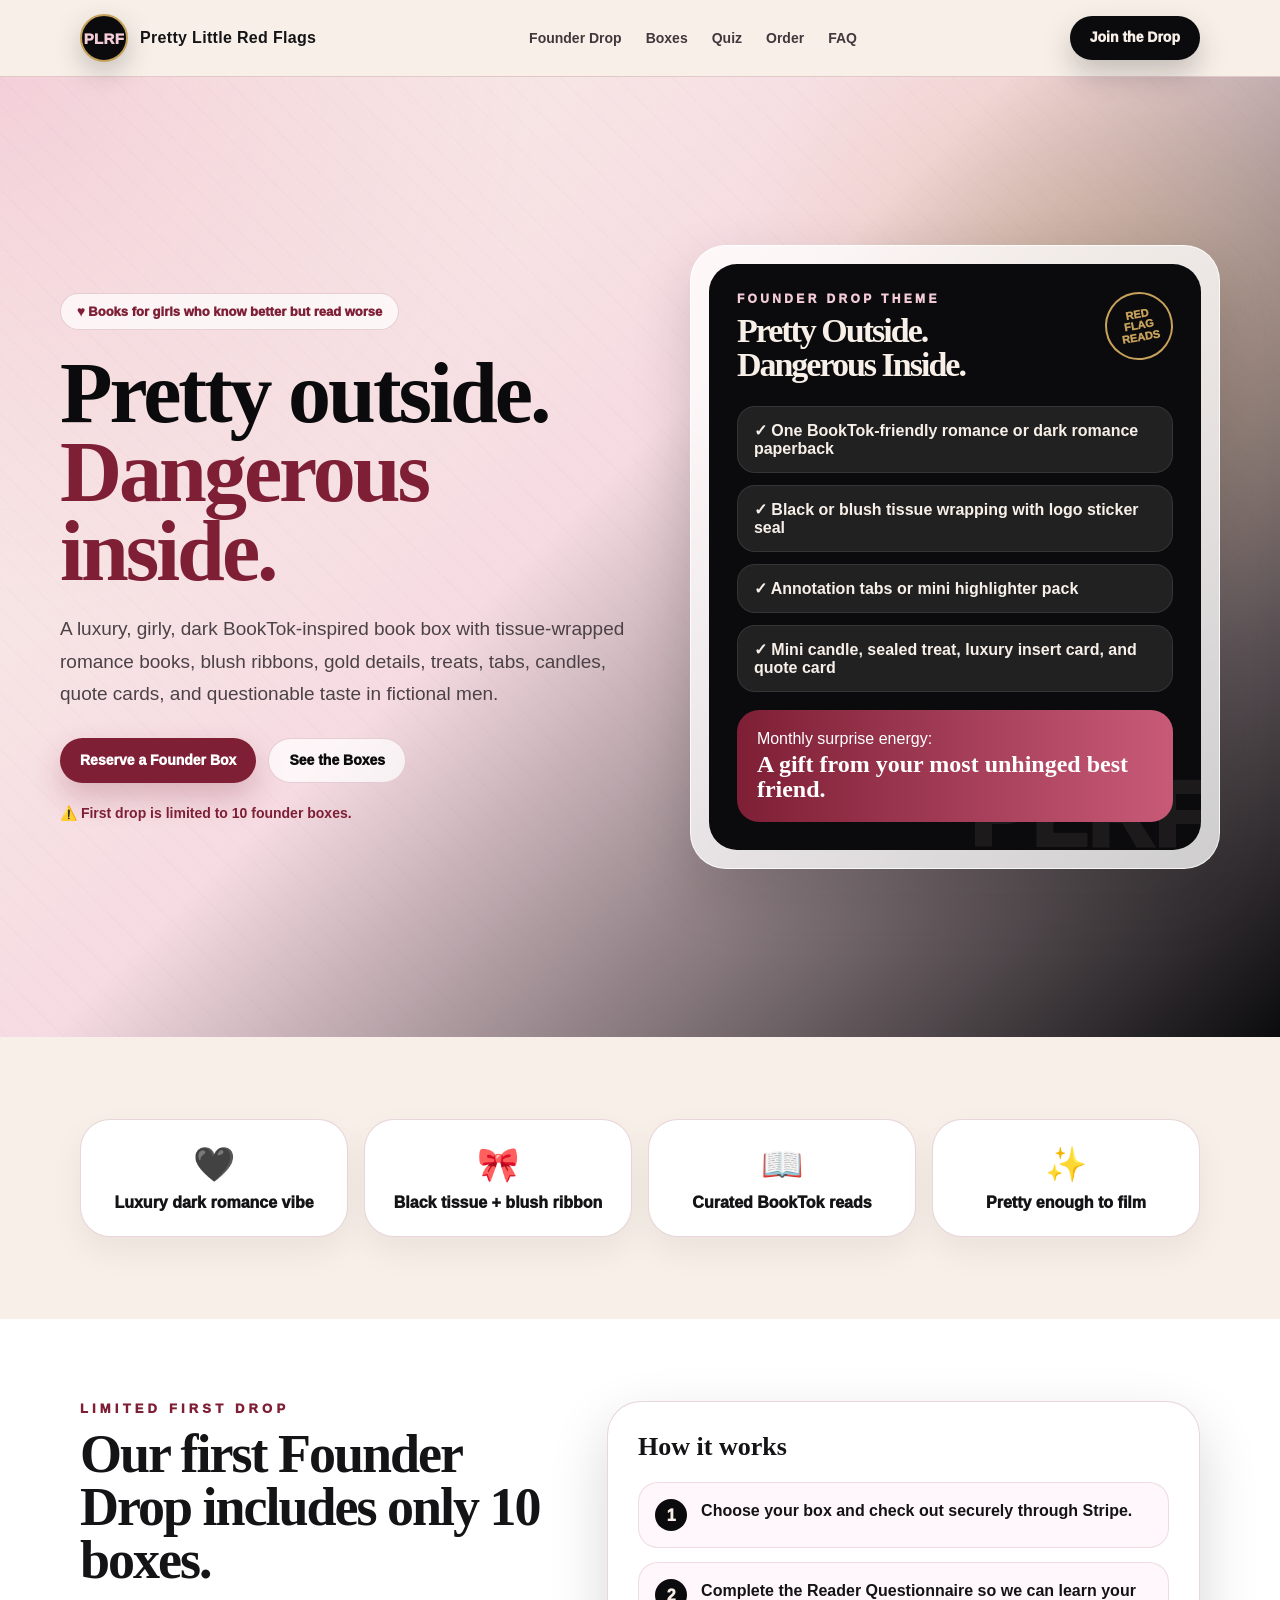
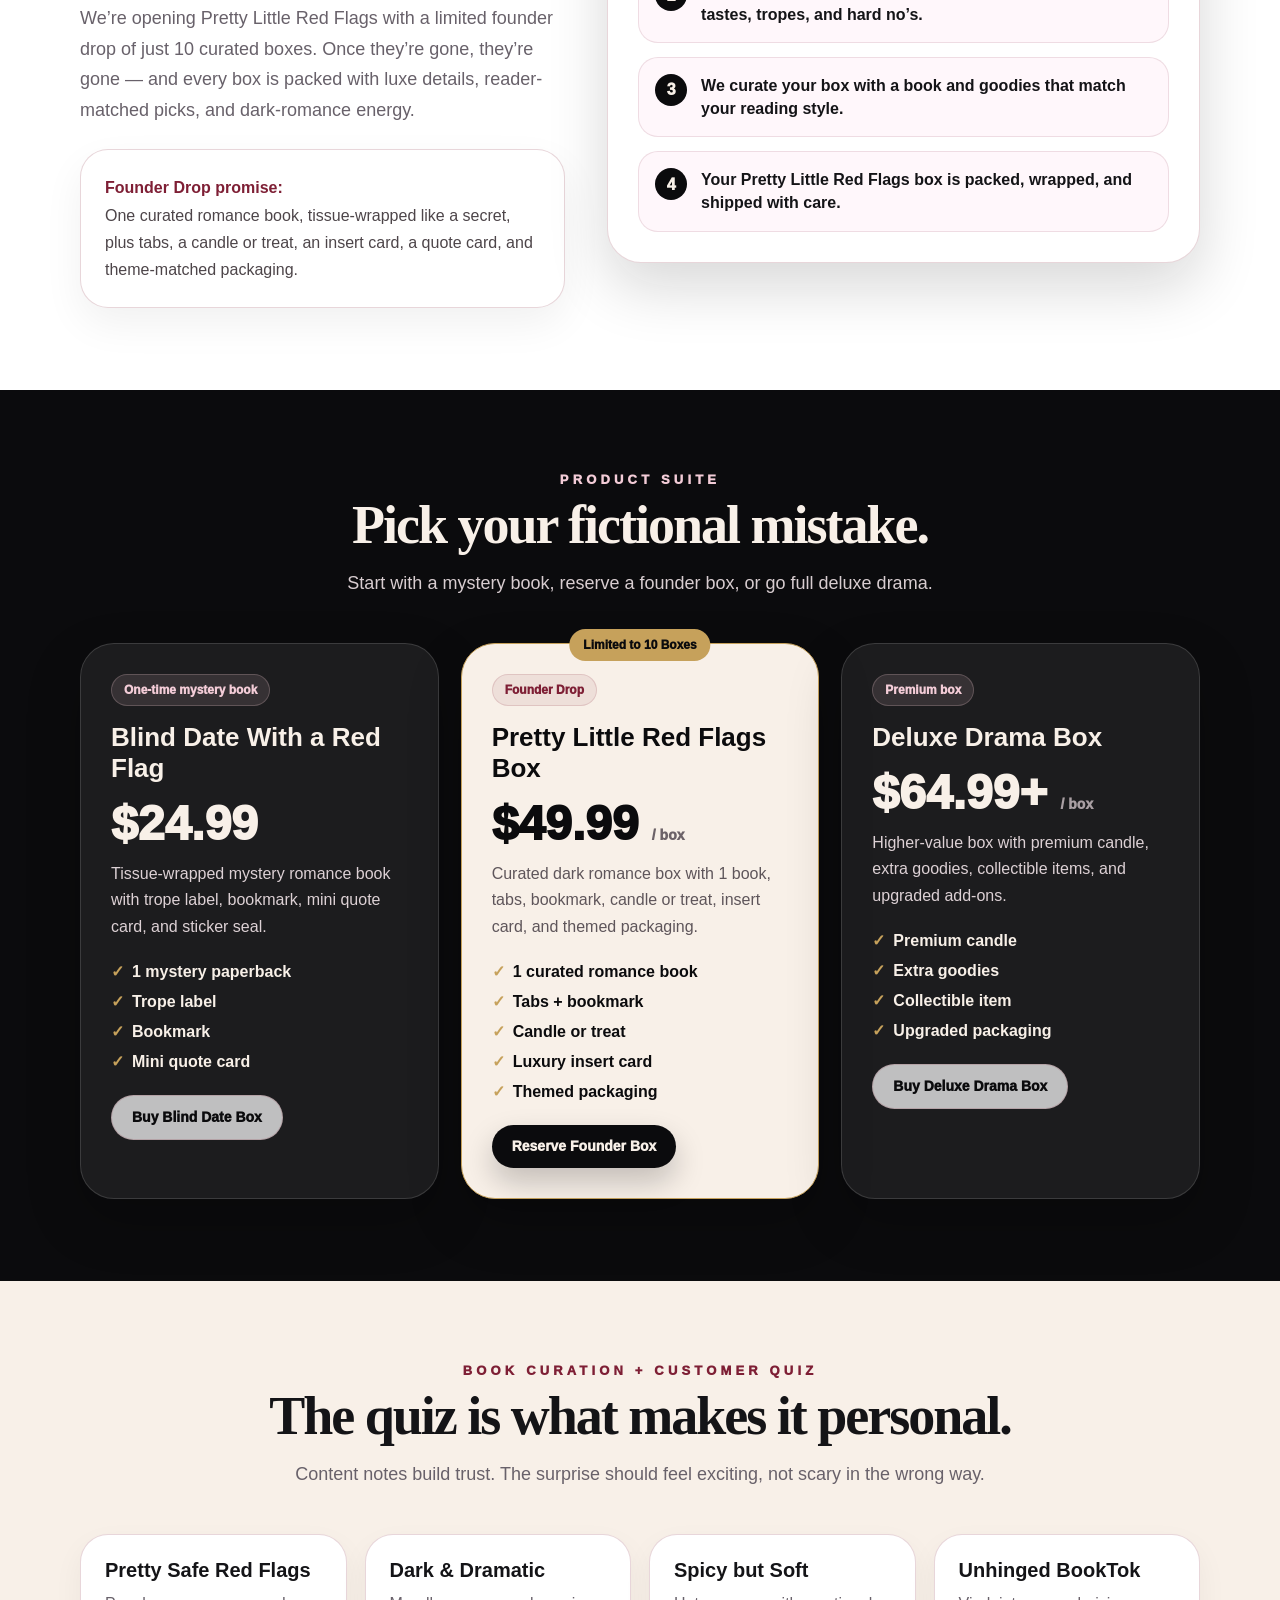
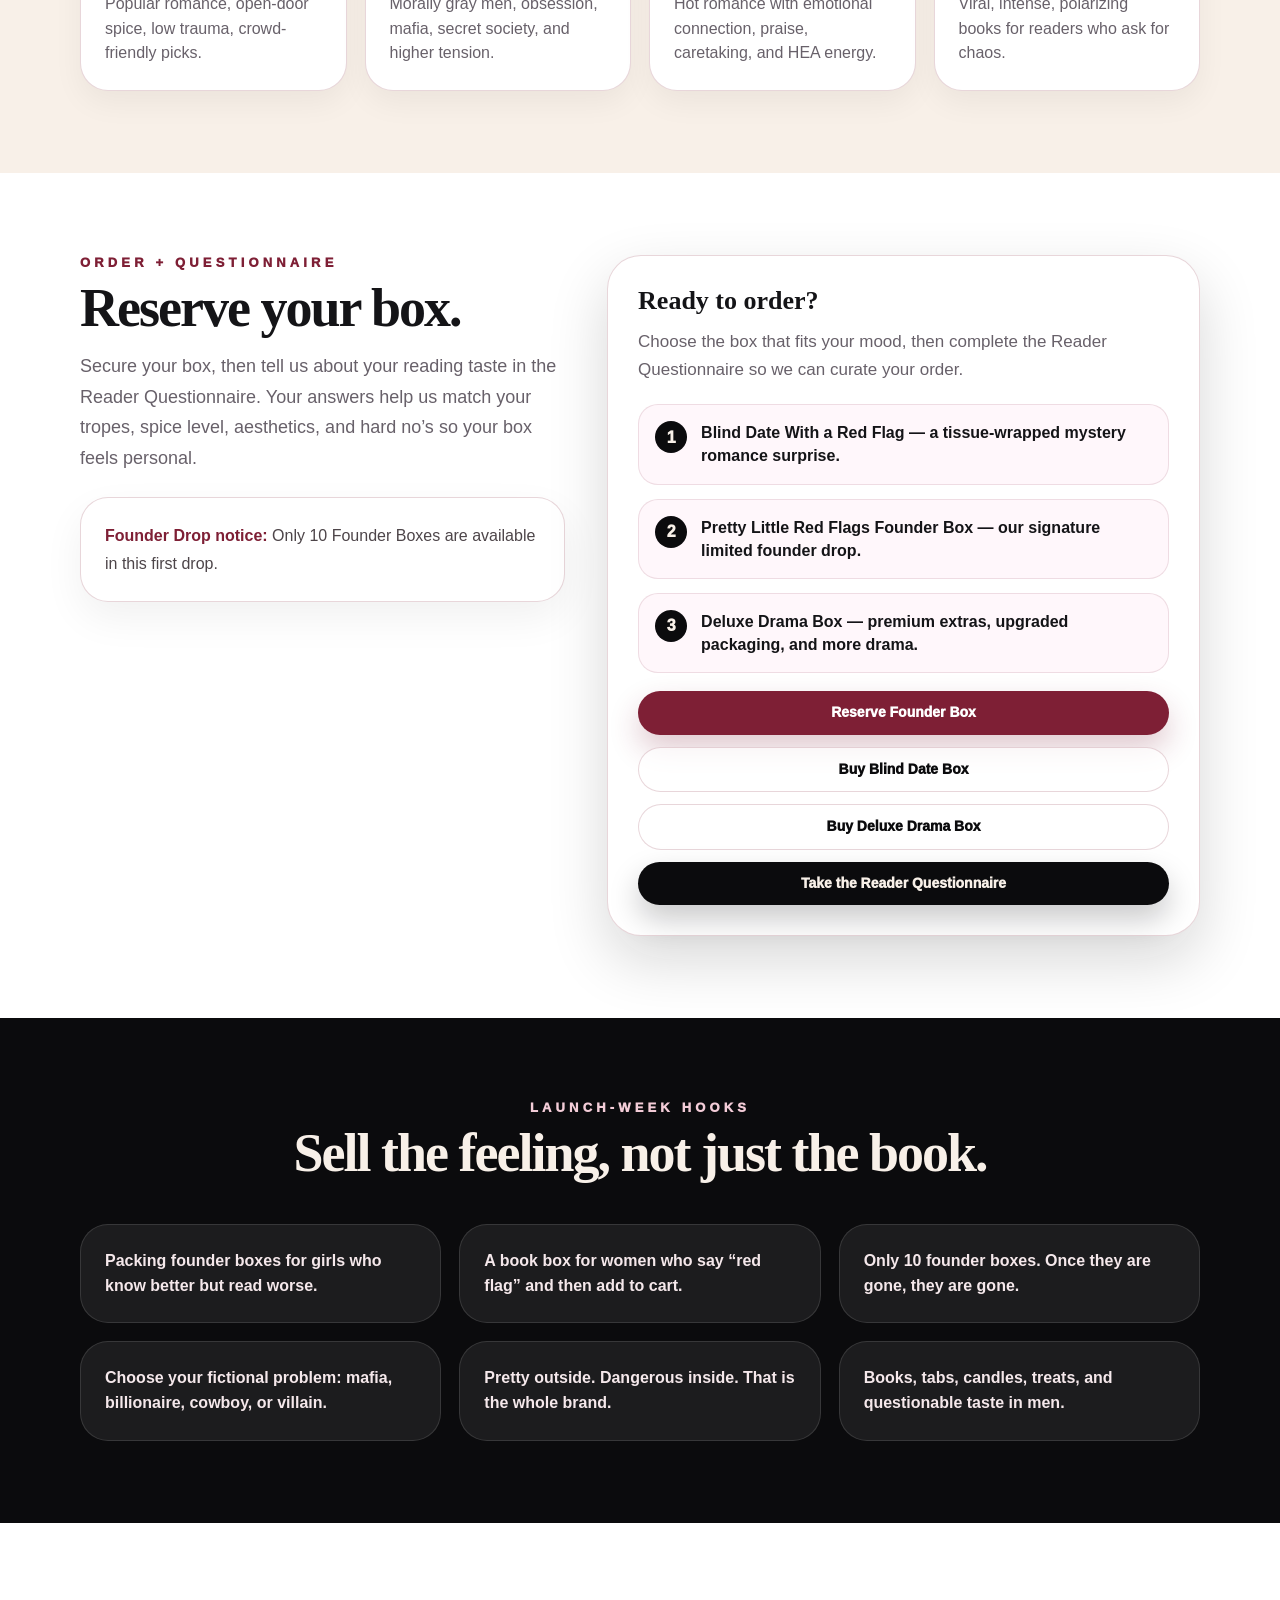
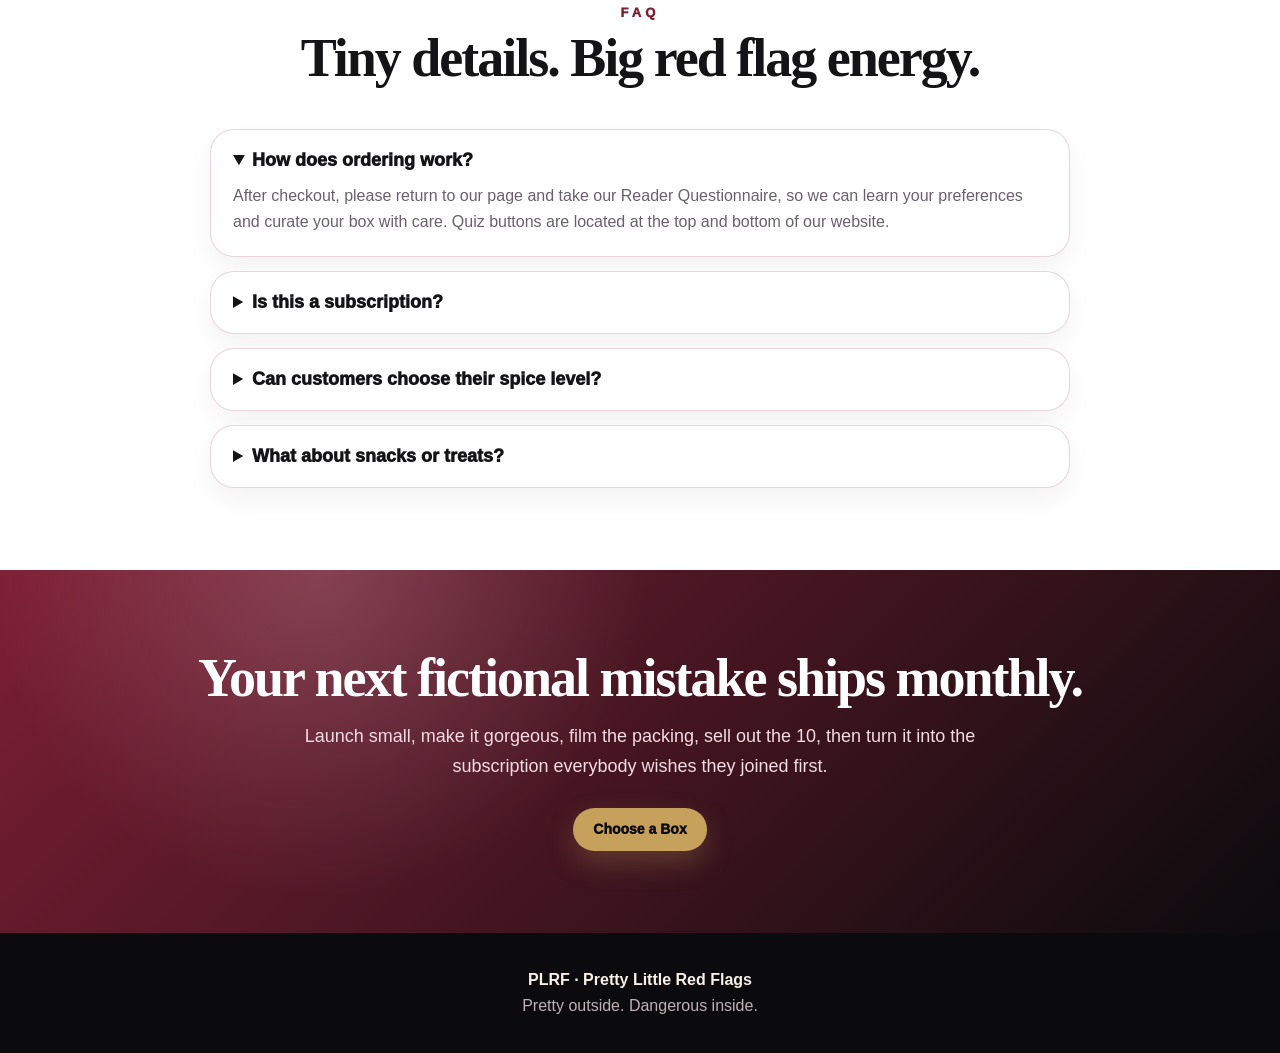
==== commit 8e8376a5: "index.html" ====
--- a/index.html
+++ b/index.html
@@ -1,929 +1,558 @@
-
 <!DOCTYPE html>
 <html lang="en">
 <head>
-<meta charset="UTF-8">
-<meta name="viewport" content="width=device-width, initial-scale=1.0">
-<title>Pretty Little Red Flags — Book Box</title>
-<link rel="preconnect" href="https://fonts.googleapis.com">
-<link href="https://fonts.googleapis.com/css2?family=Bebas+Neue&family=DM+Serif+Display:ital@0;1&family=DM+Sans:wght@300;400;500&display=swap" rel="stylesheet">
-<style>
-*,*::before,*::after{margin:0;padding:0;box-sizing:border-box;}
-:root{
-  --bg:#08050a;
-  --card:#110d14;
-  --deep:#0e0a12;
-  --rose:#d4527a;
-  --blush:#f2b8c8;
-  --gold:#c8a055;
-  --cream:#f5eef0;
-  --muted:#7a6070;
-  --border:#221828;
-}
-html{scroll-behavior:smooth;}
-body{background:var(--bg);color:var(--cream);font-family:'DM Sans',sans-serif;font-weight:300;overflow-x:hidden;cursor:none;}
-
-/* grain */
-body::before{content:'';position:fixed;inset:0;background-image:url("data:image/svg+xml,%3Csvg viewBox='0 0 256 256' xmlns='http://www.w3.org/2000/svg'%3E%3Cfilter id='n'%3E%3CfeTurbulence type='fractalNoise' baseFrequency='0.9' numOctaves='4' stitchTiles='stitch'/%3E%3C/filter%3E%3Crect width='100%25' height='100%25' filter='url(%23n)' opacity='0.03'/%3E%3C/svg%3E");pointer-events:none;z-index:9997;}
-
-/* cursor */
-.cur{position:fixed;width:10px;height:10px;background:var(--rose);border-radius:50%;pointer-events:none;z-index:9999;transform:translate(-50%,-50%);mix-blend-mode:difference;}
-.cur-ring{position:fixed;width:36px;height:36px;border:1px solid var(--rose);border-radius:50%;pointer-events:none;z-index:9998;transform:translate(-50%,-50%);opacity:0.5;transition:all 0.22s ease;}
-
-/* ── NAV ── */
-nav{position:fixed;top:0;left:0;right:0;z-index:500;padding:24px 52px;display:flex;justify-content:space-between;align-items:center;background:linear-gradient(to bottom,rgba(8,5,10,0.95),transparent);}
-.logo{font-family:'Bebas Neue',sans-serif;font-size:20px;letter-spacing:4px;color:var(--rose);}
-.nav-links{display:flex;list-style:none;gap:36px;align-items:center;}
-.nav-links a{color:var(--muted);text-decoration:none;font-size:11px;letter-spacing:2px;text-transform:uppercase;transition:color 0.3s;}
-.nav-links a:hover{color:var(--cream);}
-.nav-cta{background:var(--rose)!important;color:var(--bg)!important;padding:10px 24px;border-radius:2px;font-weight:500;transition:background 0.3s!important;}
-.nav-cta:hover{background:var(--gold)!important;}
-
-/* ── HERO ── */
-.hero{min-height:100vh;padding:0;position:relative;overflow:hidden;display:grid;grid-template-columns:1fr 1fr;}
-.hero::before{content:'';position:absolute;inset:0;background:radial-gradient(ellipse at 65% 50%,rgba(212,82,122,0.08) 0%,transparent 55%);pointer-events:none;z-index:0;}
-.hero-bg-word{position:absolute;left:-20px;top:50%;transform:translateY(-50%);font-family:'Bebas Neue',sans-serif;font-size:42vw;line-height:1;color:rgba(212,82,122,0.02);user-select:none;pointer-events:none;letter-spacing:-5px;}
-.hero-left{display:flex;flex-direction:column;justify-content:center;padding:140px 52px 80px;position:relative;z-index:2;}
-/* hero right panel */
-.hero-right-panel{position:relative;background:linear-gradient(145deg,#160a14 0%,#0e0610 100%);overflow:hidden;display:flex;align-items:center;justify-content:center;}
-.hero-right-panel::before{content:'';position:absolute;inset:0;background:radial-gradient(ellipse at 40% 50%,rgba(212,82,122,0.18) 0%,transparent 60%);}
-/* big rotating ring decoration */
-.hero-ring{position:absolute;width:500px;height:500px;border:1px solid rgba(212,82,122,0.08);border-radius:50%;top:50%;left:50%;transform:translate(-50%,-50%);animation:spin 40s linear infinite;}
-.hero-ring2{position:absolute;width:360px;height:360px;border:1px solid rgba(200,160,85,0.06);border-radius:50%;top:50%;left:50%;transform:translate(-50%,-50%);animation:spin 28s linear infinite reverse;}
-@keyframes spin{from{transform:translate(-50%,-50%) rotate(0deg);}to{transform:translate(-50%,-50%) rotate(360deg);}}
-/* box scene */
-.hero-box-scene{position:relative;z-index:2;display:flex;flex-direction:column;align-items:center;opacity:0;animation:up 1s ease 0.8s forwards;}
-.hb-lid{width:220px;height:34px;background:linear-gradient(180deg,#d4527a 0%,#8c2a48 100%);border-radius:4px 4px 0 0;display:flex;align-items:center;justify-content:center;position:relative;box-shadow:0 -6px 28px rgba(212,82,122,0.3);}
-.hb-lid-txt{font-family:'DM Serif Display',serif;font-style:italic;font-size:10px;letter-spacing:2px;color:rgba(255,255,255,0.8);}
-.hb-ribbon{position:absolute;top:-4px;left:50%;transform:translateX(-50%);width:20px;height:42px;background:var(--blush);z-index:2;border-radius:2px;}
-.hb-ribbon::before{content:'';position:absolute;top:-14px;left:50%;transform:translateX(-50%);width:44px;height:20px;border:4px solid var(--blush);border-radius:0 0 22px 22px;border-top:none;}
-.hb-body{width:220px;height:230px;background:linear-gradient(180deg,#1e0d16 0%,#130810 100%);border:1px solid rgba(212,82,122,0.2);border-top:none;border-radius:0 0 6px 6px;box-shadow:0 32px 80px rgba(0,0,0,0.7);display:flex;flex-direction:column;align-items:center;justify-content:center;gap:14px;padding:24px;}
-.hb-books{display:flex;gap:7px;align-items:flex-end;}
-.hb{border-radius:2px 5px 5px 2px;box-shadow:3px 3px 12px rgba(0,0,0,0.5);}
-.hb1{width:36px;height:96px;background:linear-gradient(180deg,#f0b8c8,#c08098);}
-.hb2{width:28px;height:82px;background:linear-gradient(180deg,#1e0a14,#100408);border:1px solid rgba(212,82,122,0.3);}
-.hb3{width:32px;height:104px;background:linear-gradient(180deg,#f5eef0,#ddd0d4);}
-.hb4{width:24px;height:74px;background:linear-gradient(180deg,#d4527a,#8a2a48);}
-.hb5{width:30px;height:90px;background:linear-gradient(180deg,#2a0d18,#160810);border:1px solid rgba(200,160,85,0.2);}
-.hb-tags{display:flex;gap:7px;flex-wrap:wrap;justify-content:center;}
-.hb-tag{background:rgba(212,82,122,0.12);border:1px solid rgba(212,82,122,0.22);padding:5px 12px;font-size:8px;letter-spacing:1px;text-transform:uppercase;color:var(--blush);}
-/* floating info cards */
-.hb-float{position:absolute;background:var(--card);border:1px solid var(--border);padding:16px 20px;z-index:3;}
-.hbf1{top:18%;right:6%;animation:bobble 5s ease-in-out 1s infinite;}
-.hbf2{bottom:22%;left:4%;animation:bobble 6s ease-in-out 1.8s infinite;}
-@keyframes bobble{0%,100%{transform:translateY(0);}50%{transform:translateY(-10px);}}
-.hbf-label{font-size:8px;letter-spacing:2px;text-transform:uppercase;color:var(--muted);margin-bottom:6px;}
-.hbf-val{font-family:'DM Serif Display',serif;font-style:italic;font-size:22px;color:var(--rose);}
-/* glow under box */
-.hb-glow{position:absolute;bottom:80px;left:50%;transform:translateX(-50%);width:200px;height:30px;background:radial-gradient(ellipse,rgba(212,82,122,0.4) 0%,transparent 70%);filter:blur(14px);z-index:1;}
-.book-hero-wrap{position:relative;z-index:2;display:flex;align-items:center;justify-content:center;width:100%;height:100%;}
-.book-svg{width:min(420px,80%);height:auto;opacity:0;animation:up 1s ease 0.8s forwards;filter:drop-shadow(0 20px 40px rgba(212,82,122,0.2));}
-.float-el{animation:svgbob 5s ease-in-out infinite;}
-.f1{animation-duration:5s;}
-.f2{animation-duration:7s;animation-delay:1s;}
-.f3{animation-duration:6s;animation-delay:2s;}
-@keyframes svgbob{0%,100%{transform:translateY(0);}50%{transform:translateY(-6px);}}
-
-.h-tag{font-size:11px;letter-spacing:5px;text-transform:uppercase;color:var(--gold);margin-bottom:28px;opacity:0;animation:up 0.8s ease 0.1s forwards;display:flex;align-items:center;gap:12px;}
-.h-tag::before{content:'';width:32px;height:1px;background:var(--gold);display:inline-block;}
-
-.h-title{font-family:'Bebas Neue',sans-serif;font-size:clamp(80px,12vw,180px);line-height:0.88;opacity:0;animation:up 0.8s ease 0.3s forwards;}
-.h-title .serif{font-family:'DM Serif Display',serif;font-style:italic;color:var(--rose);display:block;font-size:0.72em;}
-.h-title .outline{-webkit-text-stroke:2px rgba(245,238,240,0.2);color:transparent;display:block;}
-
-.h-sub{margin-top:36px;font-size:16px;line-height:1.85;color:var(--muted);max-width:480px;opacity:0;animation:up 0.8s ease 0.5s forwards;}
-.h-sub strong{color:var(--cream);font-weight:400;}
-
-.h-btns{margin-top:44px;display:flex;gap:14px;flex-wrap:wrap;opacity:0;animation:up 0.8s ease 0.7s forwards;}
-.btn-fill{background:var(--rose);color:var(--bg);padding:15px 38px;font-size:11px;letter-spacing:3px;text-transform:uppercase;text-decoration:none;font-weight:500;display:inline-block;transition:all 0.3s;border:1px solid var(--rose);}
-.btn-fill:hover{background:transparent;color:var(--rose);}
-.btn-line{border:1px solid var(--border);color:var(--muted);padding:15px 38px;font-size:11px;letter-spacing:3px;text-transform:uppercase;text-decoration:none;font-weight:400;display:inline-block;transition:all 0.3s;}
-.btn-line:hover{border-color:var(--cream);color:var(--cream);}
-
-.h-alert{margin-top:40px;display:flex;align-items:center;gap:12px;opacity:0;animation:up 0.8s ease 0.9s forwards;}
-.alert-dot{width:8px;height:8px;background:var(--rose);border-radius:50%;animation:pulse 2s ease-in-out infinite;flex-shrink:0;}
-@keyframes pulse{0%,100%{opacity:1;transform:scale(1);}50%{opacity:0.3;transform:scale(0.5);}}
-.alert-txt{font-size:12px;color:var(--muted);}
-.alert-txt strong{color:var(--rose);font-weight:500;}
-
-/* FLOATING STAT CARDS */
-.stat-cards{position:absolute;right:52px;bottom:80px;display:flex;flex-direction:column;gap:12px;opacity:0;animation:up 1s ease 1.1s forwards;}
-.stat-card{background:var(--card);border:1px solid var(--border);padding:18px 24px;}
-.sc-label{font-size:9px;letter-spacing:3px;text-transform:uppercase;color:var(--muted);margin-bottom:6px;}
-.sc-val{font-family:'DM Serif Display',serif;font-style:italic;font-size:26px;color:var(--rose);}
-
-/* ── MARQUEE ── */
-.mq-wrap{border-top:1px solid var(--border);border-bottom:1px solid var(--border);padding:14px 0;overflow:hidden;background:var(--card);}
-.mq-track{display:flex;animation:marquee 26s linear infinite;width:max-content;}
-.mq-item{display:flex;align-items:center;gap:40px;padding:0 40px;font-size:10px;letter-spacing:4px;text-transform:uppercase;color:var(--muted);white-space:nowrap;}
-.mq-dot{width:4px;height:4px;background:var(--rose);border-radius:50%;flex-shrink:0;}
-
-/* ── SECTION SHARED ── */
-.sec{padding:120px 52px;}
-.sec-tag{font-size:10px;letter-spacing:4px;text-transform:uppercase;color:var(--rose);margin-bottom:14px;}
-.sec-title{font-family:'Bebas Neue',sans-serif;font-size:clamp(52px,7vw,100px);line-height:0.92;}
-.sec-title em{font-family:'DM Serif Display',serif;font-style:italic;color:var(--muted);}
-.sec-head{margin-bottom:64px;}
-
-/* ── PRODUCTS ── */
-.products-sec{padding:120px 52px;background:var(--deep);border-top:1px solid var(--border);}
-.prod-grid{display:grid;grid-template-columns:repeat(3,1fr);gap:1px;background:var(--border);}
-
-.prod-card{background:var(--card);display:flex;flex-direction:column;transition:background 0.4s;}
-.prod-card:hover{background:#180e1a;}
-
-.prod-art{height:260px;position:relative;overflow:hidden;display:flex;align-items:center;justify-content:center;}
-.pa-blind{background:linear-gradient(140deg,#1a0a14 0%,#0e0408 100%);}
-.pa-founder{background:linear-gradient(140deg,#220e1a 0%,#160a12 100%);}
-.pa-deluxe{background:linear-gradient(140deg,#1a0e10 0%,#100608 100%);}
-
-/* glow */
-.pa-blind::before{content:'';position:absolute;inset:0;background:radial-gradient(ellipse at 50% 60%,rgba(212,82,122,0.1) 0%,transparent 65%);}
-.pa-founder::before{content:'';position:absolute;inset:0;background:radial-gradient(ellipse at 50% 60%,rgba(212,82,122,0.16) 0%,transparent 65%);}
-.pa-deluxe::before{content:'';position:absolute;inset:0;background:radial-gradient(ellipse at 50% 60%,rgba(200,160,85,0.1) 0%,transparent 65%);}
-
-/* big text art */
-.art-text{position:absolute;font-family:'Bebas Neue',sans-serif;font-size:100px;line-height:1;color:rgba(212,82,122,0.05);letter-spacing:-4px;user-select:none;}
-.art-center{position:relative;z-index:1;display:flex;flex-direction:column;align-items:center;gap:10px;}
-/* blind date book */
-.mystery-bk{width:80px;height:120px;background:linear-gradient(180deg,#f0b8c8,#c48098);border-radius:3px 7px 7px 3px;box-shadow:8px 8px 32px rgba(0,0,0,0.6);display:flex;align-items:center;justify-content:center;position:relative;}
-.mystery-bk::before{content:'';position:absolute;left:0;top:0;bottom:0;width:8px;background:rgba(0,0,0,0.18);border-radius:3px 0 0 3px;}
-.mystery-bk::after{content:'?';font-family:'DM Serif Display',serif;font-style:italic;font-size:48px;color:rgba(8,5,10,0.2);}
-.mystery-band{position:absolute;top:50%;transform:translateY(-50%);left:-6px;right:-6px;height:28px;background:var(--bg);display:flex;align-items:center;justify-content:center;z-index:2;}
-.mystery-band span{font-size:7px;letter-spacing:2px;color:var(--blush);text-transform:uppercase;}
-/* founder box stack */
-.book-stack{display:flex;gap:5px;align-items:flex-end;}
-.bs{border-radius:2px 4px 4px 2px;box-shadow:3px 3px 10px rgba(0,0,0,0.5);}
-.bs1{width:26px;height:76px;background:linear-gradient(180deg,#f0b8c8,#c08098);}
-.bs2{width:20px;height:64px;background:linear-gradient(180deg,#1e0a14,#100408);border:1px solid rgba(212,82,122,0.3);}
-.bs3{width:24px;height:84px;background:linear-gradient(180deg,#f5eef0,#ddd0d4);}
-.bs4{width:18px;height:58px;background:linear-gradient(180deg,#d4527a,#8a2a48);}
-.bs5{width:22px;height:72px;background:linear-gradient(180deg,#2a0d18,#160810);border:1px solid rgba(200,160,85,0.2);}
-/* deluxe */
-.deluxe-stack{display:flex;align-items:flex-end;gap:8px;}
-.dlx-book{width:52px;height:90px;background:linear-gradient(180deg,#2a0a18,#160610);border:1px solid rgba(200,160,85,0.4);border-radius:3px 6px 6px 3px;display:flex;align-items:center;justify-content:center;box-shadow:5px 5px 20px rgba(0,0,0,0.6);}
-.dlx-book span{font-family:'DM Serif Display',serif;font-style:italic;font-size:9px;color:var(--gold);text-align:center;padding:0 5px;line-height:1.4;}
-.dlx-candle{display:flex;flex-direction:column;align-items:center;gap:2px;margin-bottom:4px;}
-.dc-f{width:10px;height:16px;background:radial-gradient(ellipse at 50% 70%,#fff9c4,#ffb74d,#d4527a);border-radius:50% 50% 30% 30%;animation:flicker 1.5s ease-in-out infinite;}
-.dc-w{width:2px;height:8px;background:#555;}
-.dc-j{width:30px;height:42px;background:linear-gradient(180deg,#f5eef0,#ddd0d4);border-radius:3px 3px 6px 6px;display:flex;align-items:center;justify-content:center;box-shadow:0 4px 14px rgba(0,0,0,0.4);}
-.dc-j span{font-size:5px;font-family:'DM Serif Display',serif;font-style:italic;color:rgba(8,5,10,0.4);}
-@keyframes flicker{0%,100%{transform:scaleX(1);}50%{transform:scaleX(0.8) scaleY(1.15);}}
-
-.prod-badge{position:absolute;top:16px;left:16px;background:var(--rose);color:var(--bg);font-size:8px;font-weight:500;letter-spacing:3px;text-transform:uppercase;padding:5px 14px;}
-
-.prod-body{padding:32px 36px 40px;flex:1;display:flex;flex-direction:column;}
-.prod-type{font-size:9px;letter-spacing:3px;text-transform:uppercase;color:var(--gold);margin-bottom:10px;}
-.prod-name{font-family:'DM Serif Display',serif;font-style:italic;font-size:26px;color:var(--cream);margin-bottom:6px;line-height:1.15;}
-.prod-price{font-family:'Bebas Neue',sans-serif;font-size:36px;color:var(--rose);letter-spacing:1px;margin-bottom:20px;}
-.prod-list{list-style:none;display:flex;flex-direction:column;gap:9px;margin-bottom:28px;flex:1;}
-.prod-list li{font-size:12px;color:var(--muted);display:flex;align-items:center;gap:8px;}
-.prod-list li::before{content:'♥';color:var(--rose);font-size:9px;flex-shrink:0;}
-.prod-btn{display:block;width:100%;padding:14px;text-align:center;font-size:10px;letter-spacing:3px;text-transform:uppercase;font-family:'DM Sans',sans-serif;font-weight:500;cursor:pointer;transition:all 0.3s;border:none;text-decoration:none;}
-.pb-rose{background:var(--rose);color:var(--bg);}
-.pb-rose:hover{background:var(--gold);}
-.pb-line{border:1px solid var(--border);background:none;color:var(--muted);}
-.pb-line:hover{border-color:var(--cream);color:var(--cream);}
-.pb-gold{background:var(--gold);color:var(--bg);}
-.pb-gold:hover{background:var(--rose);}
-
-/* ── HOW IT WORKS ── */
-.how-grid{display:grid;grid-template-columns:repeat(4,1fr);gap:1px;background:var(--border);margin-top:60px;}
-.how-step{background:var(--bg);padding:48px 36px;position:relative;transition:background 0.4s;}
-.how-step:hover{background:var(--card);}
-.how-num{font-family:'Bebas Neue',sans-serif;font-size:72px;color:rgba(212,82,122,0.1);line-height:1;margin-bottom:20px;transition:color 0.4s;}
-.how-step:hover .how-num{color:rgba(212,82,122,0.2);}
-.how-title{font-family:'DM Serif Display',serif;font-style:italic;font-size:22px;color:var(--cream);margin-bottom:10px;}
-.how-desc{font-size:13px;color:var(--muted);line-height:1.7;}
-.how-arrow{position:absolute;bottom:36px;right:36px;width:36px;height:36px;border:1px solid var(--border);border-radius:50%;display:flex;align-items:center;justify-content:center;color:var(--muted);font-size:14px;transition:all 0.4s;}
-.how-step:hover .how-arrow{background:var(--rose);border-color:var(--rose);color:var(--bg);transform:rotate(45deg);}
-
-/* ── QUIZ ── */
-.quiz-sec{padding:120px 52px;background:var(--deep);border-top:1px solid var(--border);}
-.quiz-top{display:flex;justify-content:space-between;align-items:flex-end;margin-bottom:56px;gap:40px;}
-.quiz-top .sec-head{margin-bottom:0;}
-.quiz-top-note{max-width:320px;font-size:14px;color:var(--muted);line-height:1.8;text-align:right;}
-.quiz-grid{display:grid;grid-template-columns:repeat(4,1fr);gap:1px;background:var(--border);}
-.quiz-card{background:var(--card);padding:40px 32px;position:relative;transition:background 0.4s;overflow:hidden;}
-.quiz-card::after{content:'';position:absolute;bottom:0;left:0;right:0;height:2px;background:var(--rose);transform:scaleX(0);transition:transform 0.4s;transform-origin:left;}
-.quiz-card:hover{background:#180e1a;}
-.quiz-card:hover::after{transform:scaleX(1);}
-.qc-icon{font-size:28px;margin-bottom:20px;}
-.qc-name{font-family:'Bebas Neue',sans-serif;font-size:28px;letter-spacing:1px;color:var(--cream);margin-bottom:10px;line-height:1;}
-.qc-desc{font-size:13px;color:var(--muted);line-height:1.7;}
-
-/* ── STATEMENT ── */
-.statement-sec{padding:120px 52px;background:var(--rose);border-top:1px solid rgba(255,255,255,0.1);}
-.statement-grid{display:grid;grid-template-columns:1fr 1fr;gap:80px;align-items:center;}
-.statement-title{font-family:'Bebas Neue',sans-serif;font-size:clamp(60px,8vw,120px);line-height:0.88;color:var(--bg);}
-.statement-title em{font-family:'DM Serif Display',serif;font-style:italic;color:var(--cream);}
-.statement-right p{font-size:16px;line-height:1.9;color:rgba(8,5,10,0.65);margin-bottom:20px;}
-.statement-right p strong{color:var(--bg);font-weight:500;}
-.statement-cta{background:var(--bg);color:var(--cream);padding:15px 38px;font-size:11px;letter-spacing:3px;text-transform:uppercase;text-decoration:none;font-weight:500;display:inline-block;transition:all 0.3s;margin-top:8px;}
-.statement-cta:hover{background:#1a0a14;color:var(--rose);}
-.vibe-tags{display:flex;flex-wrap:wrap;gap:8px;margin-top:28px;}
-.vtag{background:rgba(8,5,10,0.12);border:1px solid rgba(8,5,10,0.14);padding:8px 16px;font-size:11px;color:rgba(8,5,10,0.6);}
-
-/* ── FAQ ── */
-.faq-sec{padding:120px 52px;border-top:1px solid var(--border);}
-.faq-inner{display:grid;grid-template-columns:1fr 1fr;gap:80px;margin-top:64px;align-items:start;}
-.faq-list{display:flex;flex-direction:column;}
-.faq-item{border-bottom:1px solid var(--border);}
-.faq-q{display:flex;justify-content:space-between;align-items:center;padding:20px 0;cursor:pointer;gap:16px;}
-.faq-q-text{font-family:'DM Serif Display',serif;font-style:italic;font-size:18px;color:var(--cream);line-height:1.3;}
-.faq-toggle{font-size:22px;color:var(--rose);flex-shrink:0;transition:transform 0.3s;line-height:1;}
-.faq-a{font-size:13px;color:var(--muted);line-height:1.8;padding-bottom:18px;display:none;}
-.faq-item.open .faq-a{display:block;}
-.faq-item.open .faq-toggle{transform:rotate(45deg);}
-.faq-box{background:var(--card);border:1px solid var(--border);padding:48px 40px;}
-.faq-box .sec-tag{margin-bottom:16px;}
-.faq-box h3{font-family:'Bebas Neue',sans-serif;font-size:48px;line-height:0.95;color:var(--cream);margin-bottom:4px;}
-.faq-box h3 em{font-family:'DM Serif Display',serif;font-style:italic;color:var(--rose);}
-.faq-box p{font-size:14px;color:var(--muted);line-height:1.8;margin:16px 0 28px;}
-.faq-box .btn-fill{display:inline-block;}
-
-/* ── CLOSING CTA ── */
-.closing{padding:160px 52px;text-align:center;position:relative;overflow:hidden;border-top:1px solid var(--border);}
-.closing::before{content:'';position:absolute;inset:0;background:radial-gradient(ellipse at 50% 100%,rgba(212,82,122,0.1) 0%,transparent 65%);}
-.closing-title{font-family:'Bebas Neue',sans-serif;font-size:clamp(72px,12vw,160px);line-height:0.88;position:relative;z-index:1;}
-.closing-title em{font-family:'DM Serif Display',serif;font-style:italic;color:var(--rose);display:block;}
-.closing-btns{margin-top:52px;display:flex;justify-content:center;gap:14px;flex-wrap:wrap;position:relative;z-index:1;}
-
-/* ── FOOTER ── */
-footer{padding:56px 52px 36px;border-top:1px solid var(--border);}
-.footer-grid{display:grid;grid-template-columns:1.5fr 1fr 1fr 1fr;gap:48px;margin-bottom:44px;}
-.footer-logo{font-family:'Bebas Neue',sans-serif;font-size:22px;letter-spacing:4px;color:var(--rose);margin-bottom:8px;}
-.footer-tagline{font-size:12px;color:var(--muted);line-height:1.8;max-width:200px;}
-.footer-col h4{font-size:9px;letter-spacing:3px;text-transform:uppercase;color:var(--cream);margin-bottom:16px;}
-.footer-col ul{list-style:none;display:flex;flex-direction:column;gap:9px;}
-.footer-col a{color:var(--muted);text-decoration:none;font-size:13px;transition:color 0.3s;}
-.footer-col a:hover{color:var(--cream);}
-.footer-bottom{display:flex;justify-content:space-between;padding-top:24px;border-top:1px solid var(--border);}
-.footer-copy,.footer-made{font-size:11px;color:#3a2030;}
-.footer-made span{color:var(--rose);}
-
-/* ── ANIMATIONS ── */
-@keyframes up{from{opacity:0;transform:translateY(28px);}to{opacity:1;transform:translateY(0);}}
-@keyframes marquee{from{transform:translateX(0);}to{transform:translateX(-50%);}}
-.reveal{opacity:0;transform:translateY(28px);transition:opacity 0.8s ease,transform 0.8s ease;}
-.reveal.visible{opacity:1;transform:translateY(0);}
-
-/* ── RESPONSIVE ── */
-@media(max-width:960px){
-  nav{padding:20px 24px;}
-  .nav-links{display:none;}
-  .hero{grid-template-columns:1fr;min-height:auto;}
-  .hero-right-panel{display:none;}
-  .hero-left{padding:120px 24px 80px;}
-  .sec,.products-sec,.quiz-sec,.statement-sec,.faq-sec,.closing{padding:80px 24px;}
-  .prod-grid,.quiz-grid,.how-grid{grid-template-columns:1fr;}
-  .statement-grid,.faq-inner{grid-template-columns:1fr;}
-  .footer-grid{grid-template-columns:1fr 1fr;}
-  footer{padding:48px 24px 32px;}
-  .footer-bottom{flex-direction:column;gap:8px;text-align:center;}
-  .quiz-top{flex-direction:column;align-items:flex-start;}
-  .quiz-top-note{text-align:left;}
-}
-@media(max-width:540px){
-  .footer-grid{grid-template-columns:1fr;}
-  .prod-grid{grid-template-columns:1fr;}
-}
-</style>
+  <meta charset="UTF-8" />
+  <meta name="viewport" content="width=device-width, initial-scale=1.0" />
+  <title>Pretty Little Red Flags Book Box</title>
+  <style>
+    :root{
+      --black:#0B0B0D;
+      --blush:#F3CCD7;
+      --rose:#C85A78;
+      --burgundy:#7E1F35;
+      --gold:#C6A15B;
+      --ivory:#F8F0E8;
+      --white:#ffffff;
+      --ink:#141417;
+      --muted:#68616A;
+      --line:rgba(126,31,53,.18);
+      --shadow:0 24px 60px rgba(11,11,13,.16);
+    }
+
+    *{box-sizing:border-box;scroll-behavior:smooth}
+    body{margin:0;font-family:Arial,Helvetica,sans-serif;background:var(--ivory);color:var(--ink)}
+    a{text-decoration:none;color:inherit}
+    img{max-width:100%;display:block}
+    .serif{font-family:Georgia,'Times New Roman',serif}
+    .wrap{max-width:1160px;margin:0 auto;padding:0 20px}
+
+    header{
+      position:sticky;top:0;z-index:20;
+      background:rgba(248,240,232,.92);
+      backdrop-filter:blur(14px);
+      border-bottom:1px solid var(--line);
+    }
+
+    .nav{height:76px;display:flex;align-items:center;justify-content:space-between;gap:18px}
+    .brand{display:flex;align-items:center;gap:12px;font-weight:900;letter-spacing:.02em}
+    .mark{
+      height:48px;width:48px;border-radius:50%;
+      background:var(--black);color:var(--blush);
+      border:2px solid var(--gold);
+      display:grid;place-items:center;
+      font-weight:1000;font-size:15px;
+      box-shadow:0 10px 28px rgba(11,11,13,.22);
+    }
+
+    .navlinks{display:flex;gap:24px;font-size:14px;font-weight:900;color:#40383d}
+    .navlinks a:hover{color:var(--burgundy)}
+
+    .btn{
+      display:inline-flex;align-items:center;justify-content:center;gap:8px;
+      border:0;border-radius:999px;padding:14px 20px;
+      cursor:pointer;font-weight:1000;font-size:14px;
+      transition:.2s ease;text-align:center;line-height:1.1;
+    }
+    .btn:hover{transform:translateY(-2px)}
+    .btn-dark{background:var(--black);color:var(--ivory);box-shadow:0 14px 30px rgba(11,11,13,.22)}
+    .btn-dark:hover{background:var(--burgundy)}
+    .btn-rose{background:var(--burgundy);color:white;box-shadow:0 14px 30px rgba(126,31,53,.24)}
+    .btn-rose:hover{background:var(--black)}
+    .btn-light{background:rgba(255,255,255,.72);color:var(--black);border:1px solid var(--line)}
+    .btn-gold{background:var(--gold);color:var(--black);box-shadow:0 12px 28px rgba(198,161,91,.26)}
+
+    .hero{
+      position:relative;overflow:hidden;
+      background:
+        radial-gradient(circle at top left, rgba(243,204,215,.9), transparent 34%),
+        radial-gradient(circle at 85% 25%, rgba(198,161,91,.32), transparent 28%),
+        linear-gradient(135deg,var(--ivory) 0%, #f6dbe2 45%, var(--black) 100%);
+    }
+    .hero:before{
+      content:"";
+      position:absolute;inset:0;
+      background-image:
+        linear-gradient(45deg, transparent 49%, rgba(126,31,53,.07) 50%, transparent 51%);
+      background-size:28px 28px;
+      opacity:.45;
+    }
+    .hero-grid{
+      position:relative;z-index:1;
+      display:grid;grid-template-columns:1.05fr .95fr;gap:44px;align-items:center;
+      padding:86px 0;
+    }
+    .eyebrow{
+      display:inline-flex;align-items:center;gap:8px;
+      background:rgba(255,255,255,.7);border:1px solid var(--line);
+      color:var(--burgundy);border-radius:999px;
+      padding:10px 16px;font-size:13px;font-weight:1000;
+      margin-bottom:24px;
+    }
+    h1{
+      font-size:clamp(48px,7vw,86px);
+      line-height:.92;margin:0 0 22px;letter-spacing:-3px;
+      color:var(--black);
+    }
+    h1 .red{display:block;color:var(--burgundy)}
+    .hero-copy{
+      max-width:620px;font-size:19px;line-height:1.7;color:#4a4247;
+      margin:0 0 28px;
+    }
+    .hero-actions{display:flex;gap:12px;flex-wrap:wrap}
+    .scarcity{
+      margin-top:22px;display:flex;gap:10px;align-items:center;
+      color:var(--burgundy);font-weight:900;font-size:14px;
+    }
+    .hero-card{
+      background:rgba(255,255,255,.76);border:1px solid rgba(255,255,255,.8);
+      border-radius:36px;padding:18px;box-shadow:var(--shadow);
+    }
+    .hero-card-inner{
+      border-radius:28px;background:var(--black);color:var(--ivory);
+      padding:28px;position:relative;overflow:hidden;
+    }
+    .hero-card-inner:after{
+      content:"PLRF";position:absolute;right:-8px;bottom:-18px;
+      font-size:92px;font-weight:1000;color:rgba(243,204,215,.08);
+    }
+    .topline{display:flex;justify-content:space-between;align-items:flex-start;gap:18px;margin-bottom:24px}
+    .micro{font-size:12px;text-transform:uppercase;letter-spacing:.28em;color:var(--blush);font-weight:1000}
+    .hero-card h2{font-size:34px;margin:8px 0 0;line-height:1}
+    .seal{
+      height:68px;width:68px;border-radius:50%;
+      border:2px solid var(--gold);color:var(--gold);
+      display:grid;place-items:center;text-align:center;font-weight:1000;font-size:11px;line-height:1.05;
+      transform:rotate(-10deg);
+    }
+    .included{display:grid;gap:12px;position:relative;z-index:1}
+    .included div{
+      background:rgba(255,255,255,.09);
+      border:1px solid rgba(255,255,255,.09);
+      padding:14px 16px;border-radius:18px;font-weight:800;
+    }
+    .pretty-note{
+      position:relative;z-index:1;margin-top:18px;border-radius:22px;
+      padding:20px;background:linear-gradient(90deg,var(--burgundy),var(--rose));
+      color:white;
+    }
+    .pretty-note b{display:block;font-size:24px;line-height:1.05;margin-top:4px}
+
+    section{padding:82px 0}
+    .white{background:#fff}
+    .black{background:var(--black);color:var(--ivory)}
+    .center{max-width:820px;text-align:center;margin:0 auto 44px}
+    .label{
+      font-size:13px;text-transform:uppercase;letter-spacing:.32em;
+      color:var(--burgundy);font-weight:1000;margin-bottom:12px;
+    }
+    .black .label{color:var(--blush)}
+    h2{
+      font-size:clamp(34px,5vw,54px);line-height:.98;margin:0 0 16px;
+      letter-spacing:-2px;color:inherit;
+    }
+    .center p,.text p{font-size:18px;line-height:1.7;color:var(--muted);margin:0}
+    .black .center p,.black .text p{color:#d8cdd0}
+
+    .feature-row{display:grid;grid-template-columns:repeat(4,1fr);gap:16px}
+    .mini{
+      background:#fff;border:1px solid var(--line);border-radius:30px;
+      padding:24px;text-align:center;box-shadow:0 14px 34px rgba(11,11,13,.06);
+      font-weight:1000;
+    }
+    .mini span{display:block;font-size:34px;margin-bottom:10px}
+
+    .product-grid{display:grid;grid-template-columns:repeat(3,1fr);gap:22px}
+    .product{
+      background:rgba(255,255,255,.07);border:1px solid rgba(255,255,255,.14);
+      border-radius:34px;padding:30px;box-shadow:0 22px 54px rgba(0,0,0,.22);
+      position:relative;transition:.2s ease;
+    }
+    .product:hover{transform:translateY(-5px)}
+    .product.featured{background:var(--ivory);color:var(--black);border-color:var(--gold)}
+    .tag{
+      display:inline-flex;background:rgba(243,204,215,.12);border:1px solid rgba(243,204,215,.22);
+      color:var(--blush);border-radius:999px;padding:8px 12px;font-size:12px;font-weight:1000;margin-bottom:16px;
+    }
+    .featured .tag{background:rgba(126,31,53,.08);color:var(--burgundy);border-color:rgba(126,31,53,.14)}
+    .ribbon{
+      position:absolute;top:-15px;left:50%;transform:translateX(-50%);
+      background:var(--gold);color:var(--black);font-size:12px;font-weight:1000;
+      padding:9px 14px;border-radius:999px;white-space:nowrap;
+    }
+    .product h3{font-size:26px;margin:0 0 12px}
+    .price{font-size:48px;font-weight:1000;margin:0 0 10px}
+    .price small{font-size:14px;color:#a99fa3}
+    .featured .price small{color:#6c6268}
+    .product p{color:#ddd1d5;line-height:1.65;margin:0 0 22px}
+    .featured p{color:#5e555a}
+    .product ul{list-style:none;margin:0 0 24px;padding:0;display:grid;gap:11px;font-weight:800}
+    .product li:before{content:"✓";color:var(--gold);margin-right:8px;font-weight:1000}
+
+    .split{display:grid;grid-template-columns:.9fr 1.1fr;gap:42px;align-items:start}
+    .notice{
+      margin-top:24px;background:#fff;border:1px solid var(--line);
+      border-radius:28px;padding:24px;box-shadow:0 16px 40px rgba(11,11,13,.06);
+      line-height:1.7;color:#4d4549;
+    }
+    .notice strong{color:var(--burgundy)}
+    .flow-card{
+      background:#fff;border:1px solid var(--line);
+      border-radius:34px;padding:30px;box-shadow:var(--shadow);
+      color:var(--ink);
+    }
+    .flow-card h3{font-size:26px;margin:0 0 12px}
+    .flow-card p{font-size:17px;line-height:1.65;color:var(--muted);margin:0}
+    .steps{counter-reset:step;display:grid;gap:14px;margin-top:20px}
+    .step{
+      counter-increment:step;
+      display:flex;gap:14px;align-items:flex-start;
+      padding:16px;border-radius:20px;background:#fff7fb;border:1px solid rgba(126,31,53,.12);
+      font-weight:800;line-height:1.45;color:var(--ink);
+    }
+    .step:before{
+      content:counter(step);
+      height:32px;width:32px;display:grid;place-items:center;flex:0 0 32px;
+      border-radius:50%;background:var(--black);color:var(--ivory);font-weight:1000;
+    }
+
+    .quiz-grid{display:grid;grid-template-columns:repeat(4,1fr);gap:18px}
+    .quiz-card{
+      background:#fff;border:1px solid var(--line);border-radius:28px;padding:24px;
+      box-shadow:0 12px 30px rgba(11,11,13,.05);
+    }
+    .quiz-card h3{margin:0 0 10px;font-size:20px}
+    .quiz-card p{margin:0;color:var(--muted);line-height:1.55}
+
+    .marketing-grid{display:grid;grid-template-columns:repeat(3,1fr);gap:18px}
+    .hook{
+      background:rgba(255,255,255,.07);border:1px solid rgba(255,255,255,.12);
+      border-radius:28px;padding:24px;line-height:1.55;font-weight:900;color:#f5e8eb;
+    }
+
+    .faq{display:grid;gap:14px;max-width:860px;margin:0 auto}
+    .faq details{
+      background:#fff;border:1px solid var(--line);border-radius:24px;padding:20px 22px;
+      box-shadow:0 12px 28px rgba(11,11,13,.05);
+    }
+    .faq summary{cursor:pointer;font-weight:1000;font-size:18px}
+    .faq p{color:var(--muted);line-height:1.65;margin:12px 0 0}
+
+    .cta{
+      text-align:center;background:
+      radial-gradient(circle at 25% 0%,rgba(243,204,215,.22),transparent 32%),
+      linear-gradient(135deg,var(--burgundy),var(--black));color:white;
+    }
+    .cta p{max-width:720px;margin:0 auto 26px;color:#f5dbe2;font-size:18px;line-height:1.7}
+
+    footer{background:var(--black);color:var(--ivory);padding:38px 0;text-align:center}
+    footer p{color:#bdb3b7;margin:8px 0 0}
+
+    @media(max-width:920px){
+      .hero-grid,.split{grid-template-columns:1fr}
+      .feature-row,.product-grid,.quiz-grid,.marketing-grid{grid-template-columns:1fr 1fr}
+      .navlinks{display:none}
+    }
+    @media(max-width:560px){
+      .nav{height:auto;padding:12px 0}
+      .brand span:last-child{font-size:14px}
+      .feature-row,.product-grid,.quiz-grid,.marketing-grid{grid-template-columns:1fr}
+      section{padding:60px 0}
+      .hero-grid{padding:60px 0}
+      h1{letter-spacing:-2px}
+    }
+  </style>
 </head>
 <body>
-
-<div class="cur" id="cur"></div>
-<div class="cur-ring" id="curRing"></div>
-
-<!-- NAV -->
-<nav>
-  <div class="logo">PLRF</div>
-  <ul class="nav-links">
-    <li><a href="#founder">Founder Drop</a></li>
-    <li><a href="#boxes">Boxes</a></li>
-    <li><a href="https://docs.google.com/forms/d/e/1FAIpQLScLwkp5CEnkWy2M5h3ANWMDHqJUSgfdDurWJd3l76dX6Gk52w/viewform?usp=sharing&ouid=118160701780382349175" target="_blank">Quiz</a></li>
-    <li><a href="#boxes">Order</a></li>
-    <li><a href="#faq">FAQ</a></li>
-    <li><a href="#founder" class="nav-cta">Join the Drop</a></li>
-  </ul>
-</nav>
-
-<!-- HERO -->
-<section class="hero" id="home">
-  <div class="hero-bg-word">♥</div>
-
-  <!-- LEFT SIDE -->
-  <div class="hero-left">
-    <div class="h-tag">Books for girls who know better but read worse</div>
-    <h1 class="h-title">
-      Pretty
-      <span class="serif">Outside.</span>
-      <span class="outline">Dangerous</span>
-      <span class="outline">Inside.</span>
-    </h1>
-    <p class="h-sub">A luxury, girly, dark BookTok-inspired book box with <strong>tissue-wrapped romance books, blush ribbons, gold details</strong>, treats, tabs, candles, quote cards, and questionable taste in fictional men.</p>
-    <div class="h-btns">
-      <a href="#founder" class="btn-fill">Reserve a Founder Box</a>
-      <a href="#boxes" class="btn-line">See the Boxes</a>
-    </div>
-    <div class="h-alert">
-      <span class="alert-dot"></span>
-      <span class="alert-txt">First drop is limited to <strong>only 10 founder boxes.</strong></span>
-    </div>
+<header>
+  <div class="wrap nav">
+    <a class="brand" href="#home">
+      <span class="mark">PLRF</span>
+      <span>Pretty Little Red Flags</span>
+    </a>
+    <nav class="navlinks">
+      <a href="#founder">Founder Drop</a>
+      <a href="#boxes">Boxes</a>
+      <a href="#quiz">Quiz</a>
+      <a href="#setup">Order</a>
+      <a href="#faq">FAQ</a>
+    </nav>
+    <a class="btn btn-dark" href="#setup">Join the Drop</a>
   </div>
-
-  <!-- RIGHT SIDE -->
-  <div class="hero-right-panel">
-    <div class="hero-ring"></div>
-    <div class="hero-ring2"></div>
-
-    <svg viewBox="0 0 480 560" fill="none" xmlns="http://www.w3.org/2000/svg"
-         style="width:100%;height:100%;position:absolute;inset:0;opacity:0;animation:up 1s ease 0.7s forwards;">
-      <defs>
-        <filter id="hglow"><feGaussianBlur stdDeviation="14"/></filter>
-        <filter id="sglow"><feGaussianBlur stdDeviation="4"/></filter>
-        <filter id="tglow"><feGaussianBlur stdDeviation="2"/></filter>
-        <linearGradient id="b1g" x1="0" y1="0" x2="0" y2="1"><stop offset="0%" stop-color="#f0b8c8"/><stop offset="100%" stop-color="#c08098"/></linearGradient>
-        <linearGradient id="b2g" x1="0" y1="0" x2="0" y2="1"><stop offset="0%" stop-color="#2a0d18"/><stop offset="100%" stop-color="#160810"/></linearGradient>
-        <linearGradient id="b3g" x1="0" y1="0" x2="0" y2="1"><stop offset="0%" stop-color="#f5eef0"/><stop offset="100%" stop-color="#ddd0d4"/></linearGradient>
-        <linearGradient id="b4g" x1="0" y1="0" x2="0" y2="1"><stop offset="0%" stop-color="#d4527a"/><stop offset="100%" stop-color="#8a2a48"/></linearGradient>
-        <linearGradient id="b5g" x1="0" y1="0" x2="0" y2="1"><stop offset="0%" stop-color="#c8a055"/><stop offset="100%" stop-color="#8a6830"/></linearGradient>
-        <linearGradient id="b6g" x1="0" y1="0" x2="0" y2="1"><stop offset="0%" stop-color="#3a1428"/><stop offset="100%" stop-color="#1e0a14"/></linearGradient>
-        <radialGradient id="centerglow" cx="50%" cy="55%" r="45%">
-          <stop offset="0%" stop-color="rgba(212,82,122,0.18)"/>
-          <stop offset="100%" stop-color="rgba(212,82,122,0)"/>
-        </radialGradient>
-      </defs>
-
-      <!-- background glow pools -->
-      <ellipse cx="240" cy="400" rx="160" ry="60" fill="rgba(212,82,122,0.18)" filter="url(#hglow)"/>
-      <ellipse cx="240" cy="300" rx="200" ry="180" fill="url(#centerglow)"/>
-
-      <!-- ── UPRIGHT BOOKS (main group, center-stage) ── -->
-      <!-- book 6 — far left leaning -->
-      <g transform="rotate(-8 110 420)">
-        <rect x="72" y="190" width="42" height="230" rx="3" fill="url(#b6g)" stroke="rgba(212,82,122,0.3)" stroke-width="1"/>
-        <rect x="72" y="190" width="8" height="230" rx="3" fill="rgba(212,82,122,0.25)"/>
-        <text x="93" y="310" text-anchor="middle" font-family="Georgia,serif" font-style="italic" font-size="10" fill="rgba(242,184,200,0.5)" writing-mode="tb" letter-spacing="3">Villain Era</text>
-      </g>
-
-      <!-- book 1 — blush pink, tall -->
-      <rect x="128" y="148" width="48" height="272" rx="3" fill="url(#b1g)"/>
-      <rect x="128" y="148" width="9" height="272" rx="3" fill="rgba(0,0,0,0.12)"/>
-      <text x="152" y="290" text-anchor="middle" font-family="Georgia,serif" font-style="italic" font-size="10" fill="rgba(30,13,22,0.45)" writing-mode="tb" letter-spacing="3">Pretty Little</text>
-
-      <!-- book 2 — dark, medium -->
-      <rect x="178" y="164" width="44" height="256" rx="3" fill="url(#b2g)" stroke="rgba(212,82,122,0.4)" stroke-width="1.5"/>
-      <rect x="178" y="164" width="8" height="256" rx="3" fill="rgba(212,82,122,0.3)"/>
-      <text x="200" y="295" text-anchor="middle" font-family="Georgia,serif" font-style="italic" font-size="9" fill="rgba(212,82,122,0.6)" writing-mode="tb" letter-spacing="3">Red Flags</text>
-      <!-- small heart on spine -->
-      <text x="200" y="180" text-anchor="middle" font-size="12" fill="rgba(212,82,122,0.5)">♥</text>
-
-      <!-- book 3 — cream, tallest -->
-      <rect x="224" y="130" width="52" height="290" rx="3" fill="url(#b3g)"/>
-      <rect x="224" y="130" width="10" height="290" rx="3" fill="rgba(0,0,0,0.08)"/>
-      <text x="250" y="278" text-anchor="middle" font-family="Georgia,serif" font-style="italic" font-size="10" fill="rgba(30,13,22,0.4)" writing-mode="tb" letter-spacing="3">Dark Romance</text>
-      <!-- decorative lines on cream book -->
-      <line x1="238" y1="155" x2="270" y2="155" stroke="rgba(212,82,122,0.2)" stroke-width="1"/>
-      <line x1="238" y1="165" x2="270" y2="165" stroke="rgba(212,82,122,0.15)" stroke-width="1"/>
-      <line x1="238" y1="175" x2="270" y2="175" stroke="rgba(212,82,122,0.2)" stroke-width="1"/>
-
-      <!-- book 4 — rose, medium-tall -->
-      <rect x="278" y="158" width="46" height="262" rx="3" fill="url(#b4g)"/>
-      <rect x="278" y="158" width="9" height="262" rx="3" fill="rgba(0,0,0,0.18)"/>
-      <text x="301" y="292" text-anchor="middle" font-family="Georgia,serif" font-style="italic" font-size="9" fill="rgba(255,255,255,0.4)" writing-mode="tb" letter-spacing="3">Slow Burn</text>
-
-      <!-- book 5 — gold/amber, shorter -->
-      <rect x="326" y="178" width="40" height="242" rx="3" fill="url(#b5g)"/>
-      <rect x="326" y="178" width="8" height="242" rx="3" fill="rgba(0,0,0,0.15)"/>
-      <text x="346" y="300" text-anchor="middle" font-family="Georgia,serif" font-style="italic" font-size="9" fill="rgba(30,13,22,0.4)" writing-mode="tb" letter-spacing="3">Mafia King</text>
-
-      <!-- book 7 — far right leaning -->
-      <g transform="rotate(7 390 420)">
-        <rect x="368" y="196" width="38" height="224" rx="3" fill="url(#b2g)" stroke="rgba(200,160,85,0.3)" stroke-width="1"/>
-        <rect x="368" y="196" width="7" height="224" rx="3" fill="rgba(200,160,85,0.2)"/>
-        <text x="387" y="310" text-anchor="middle" font-family="Georgia,serif" font-style="italic" font-size="9" fill="rgba(200,160,85,0.5)" writing-mode="tb" letter-spacing="3">Obsession</text>
-      </g>
-
-      <!-- ── GROUND SHADOW ── -->
-      <ellipse cx="240" cy="424" rx="175" ry="14" fill="rgba(0,0,0,0.35)" filter="url(#sglow)"/>
-
-      <!-- ── BOOKMARK sticking out of cream book ── -->
-      <rect x="243" y="112" width="14" height="52" rx="2" fill="#d4527a"/>
-      <polygon points="243,164 250,174 257,164" fill="#d4527a"/>
-      <text x="250" y="130" text-anchor="middle" font-size="8" fill="rgba(255,255,255,0.6)">♥</text>
-
-      <!-- ── FLOATING QUOTE CARD (top right) ── -->
-      <g transform="rotate(3 360 100)">
-        <rect x="330" y="68" width="128" height="72" rx="4" fill="#1e0d16" stroke="rgba(212,82,122,0.35)" stroke-width="1"/>
-        <line x1="346" y1="88" x2="444" y2="88" stroke="rgba(242,184,200,0.2)" stroke-width="1"/>
-        <line x1="346" y1="98" x2="440" y2="98" stroke="rgba(242,184,200,0.15)" stroke-width="1"/>
-        <line x1="346" y1="108" x2="436" y2="108" stroke="rgba(242,184,200,0.2)" stroke-width="1"/>
-        <text x="346" y="82" font-family="Georgia,serif" font-style="italic" font-size="8" fill="rgba(212,82,122,0.6)">"Pretty outside.</text>
-        <text x="346" y="123" font-family="Georgia,serif" font-style="italic" font-size="7" fill="rgba(242,184,200,0.35)">— PLRF Quote Card</text>
-      </g>
-
-      <!-- ── SMALL CANDLE (bottom right) ── -->
-      <!-- glow -->
-      <ellipse cx="408" cy="350" rx="18" ry="22" fill="rgba(255,160,60,0.12)" filter="url(#tglow)"/>
-      <!-- flame -->
-      <path d="M404 336 Q405 324 408 318 Q411 324 412 336 Q410 340 408 340 Q406 340 404 336Z" fill="url(#flameh)"/>
-      <defs>
-        <radialGradient id="flameh" cx="50%" cy="80%" r="60%">
-          <stop offset="0%" stop-color="#fff9c4"/>
-          <stop offset="40%" stop-color="#ffb300"/>
-          <stop offset="100%" stop-color="#d4527a"/>
-        </radialGradient>
-      </defs>
-      <line x1="408" y1="340" x2="408" y2="348" stroke="#666" stroke-width="1.5" stroke-linecap="round"/>
-      <rect x="396" y="348" width="24" height="60" rx="5" fill="#f5eef0"/>
-      <rect x="396" y="348" width="24" height="10" rx="3" fill="rgba(0,0,0,0.05)"/>
-      <rect x="399" y="366" width="18" height="24" rx="1" fill="rgba(212,82,122,0.12)" stroke="rgba(212,82,122,0.25)" stroke-width="0.5"/>
-      <text x="408" y="378" text-anchor="middle" font-family="Georgia,serif" font-style="italic" font-size="5.5" fill="rgba(212,82,122,0.7)">PLRF</text>
-      <ellipse cx="408" cy="410" rx="14" ry="4" fill="rgba(0,0,0,0.2)" filter="url(#tglow)"/>
-
-      <!-- ── TISSUE PAPER peek (bottom left) ── -->
-      <path d="M62 390 Q78 374 95 382 Q82 396 100 408 Q80 404 62 418 Z" fill="rgba(242,184,200,0.12)" stroke="rgba(242,184,200,0.2)" stroke-width="1"/>
-      <path d="M54 405 Q72 388 90 398 Q76 414 94 426 Q72 420 54 434 Z" fill="rgba(242,184,200,0.08)" stroke="rgba(242,184,200,0.15)" stroke-width="1"/>
-
-      <!-- ── SPARKLES / STARS ── -->
-      <text x="96" y="152" font-size="14" fill="rgba(200,160,85,0.45)">✦</text>
-      <text x="400" y="186" font-size="10" fill="rgba(212,82,122,0.4)">✦</text>
-      <text x="58"  y="240" font-size="10" fill="rgba(200,160,85,0.3)">✦</text>
-      <text x="430" y="270" font-size="13" fill="rgba(242,184,200,0.3)">♥</text>
-      <text x="78"  y="360" font-size="9"  fill="rgba(212,82,122,0.3)">♥</text>
-      <text x="448" y="460" font-size="11" fill="rgba(200,160,85,0.25)">✦</text>
-    </svg>
-
-    <!-- Floating badges -->
-    <div class="hb-float hbf1">
-      <div class="hbf-label">Founder boxes</div>
-      <div class="hbf-val">Only 10</div>
-    </div>
-    <div class="hb-float hbf2">
-      <div class="hbf-label">This month</div>
-      <div class="hbf-val">Red Flag Reads</div>
-    </div>
-  </div></section>
-
-<!-- MARQUEE -->
-<div class="mq-wrap">
-  <div class="mq-track">
-    <div class="mq-item">
-      <span class="mq-dot"></span> Luxury Dark Romance Boxes
-      <span class="mq-dot"></span> Tissue-Wrapped Like a Secret
-      <span class="mq-dot"></span> Blush Ribbons & Gold Details
-      <span class="mq-dot"></span> Pretty Enough to Film
-      <span class="mq-dot"></span> Limited Founder Drop — 10 Boxes Only
-      <span class="mq-dot"></span> Curated for Your Tropes
-      <span class="mq-dot"></span> Luxury Dark Romance Boxes
-      <span class="mq-dot"></span> Tissue-Wrapped Like a Secret
-      <span class="mq-dot"></span> Blush Ribbons & Gold Details
-      <span class="mq-dot"></span> Pretty Enough to Film
-      <span class="mq-dot"></span> Limited Founder Drop — 10 Boxes Only
-      <span class="mq-dot"></span> Curated for Your Tropes
-    </div>
-  </div>
-</div>
-
-<!-- FOUNDER -->
-<section id="founder" style="border-top:1px solid var(--border);padding:100px 52px;background:var(--deep);position:relative;overflow:hidden;">
-  <!-- decorative bg text -->
-  <div style="position:absolute;top:50%;left:50%;transform:translate(-50%,-50%);font-family:'Bebas Neue',sans-serif;font-size:28vw;line-height:1;color:rgba(212,82,122,0.03);white-space:nowrap;pointer-events:none;user-select:none;letter-spacing:-4px;">PLRF</div>
-  <!-- ambient glow -->
-  <div style="position:absolute;width:600px;height:600px;border-radius:50%;background:radial-gradient(ellipse,rgba(212,82,122,0.07) 0%,transparent 70%);top:50%;left:50%;transform:translate(-50%,-50%);pointer-events:none;"></div>
-
-  <!-- top label row -->
-  <div class="reveal" style="display:flex;align-items:center;gap:16px;margin-bottom:48px;">
-    <div style="width:40px;height:1px;background:var(--rose);"></div>
-    <span style="font-size:10px;letter-spacing:5px;text-transform:uppercase;color:var(--rose);">♥ Founder Drop</span>
-    <div style="flex:1;height:1px;background:var(--border);"></div>
-    <span style="font-size:10px;letter-spacing:3px;text-transform:uppercase;color:var(--muted);">Limited to 10 boxes</span>
-    <div style="width:40px;height:1px;background:var(--border);"></div>
-  </div>
-
-  <!-- main content grid -->
-  <div class="reveal" style="display:grid;grid-template-columns:1fr 1px 1fr;gap:0;align-items:center;">
-    <!-- left: headline -->
-    <div style="padding-right:64px;">
-      <h2 style="font-family:'Bebas Neue',sans-serif;font-size:clamp(72px,9vw,130px);line-height:0.88;margin-bottom:32px;">
-        RED FLAG<br>
-        <span style="font-family:'DM Serif Display',serif;font-style:italic;color:var(--rose);">Reads</span>
-      </h2>
-      <div style="display:flex;flex-wrap:wrap;gap:10px;margin-bottom:36px;">
-        <span style="background:rgba(212,82,122,0.1);border:1px solid rgba(212,82,122,0.22);padding:9px 18px;font-size:10px;letter-spacing:2px;text-transform:uppercase;color:var(--blush);">🖤 Luxury dark romance</span>
-        <span style="background:rgba(212,82,122,0.1);border:1px solid rgba(212,82,122,0.22);padding:9px 18px;font-size:10px;letter-spacing:2px;text-transform:uppercase;color:var(--blush);">🎀 Black tissue + blush ribbon</span>
-        <span style="background:rgba(212,82,122,0.1);border:1px solid rgba(212,82,122,0.22);padding:9px 18px;font-size:10px;letter-spacing:2px;text-transform:uppercase;color:var(--blush);">📖 Curated BookTok reads</span>
-        <span style="background:rgba(212,82,122,0.1);border:1px solid rgba(212,82,122,0.22);padding:9px 18px;font-size:10px;letter-spacing:2px;text-transform:uppercase;color:var(--blush);">✨ Pretty enough to film</span>
-      </div>
-      <a href="#boxes" class="btn-fill">See the Boxes</a>
-    </div>
-
-    <!-- divider -->
-    <div style="background:var(--border);height:300px;"></div>
-
-    <!-- right: description + stats -->
-    <div style="padding-left:64px;">
-      <p style="font-size:16px;line-height:1.9;color:var(--muted);margin-bottom:32px;"><strong style="color:var(--cream);font-weight:400;">Only 10 boxes.</strong> One curated romance book, tissue-wrapped like a secret, with tabs, a candle or treat, an insert card, and a quote card. <strong style="color:var(--cream);font-weight:400;">A gift from your most unhinged best friend.</strong></p>
-      <!-- stats row -->
-      <div style="display:grid;grid-template-columns:repeat(3,1fr);gap:1px;background:var(--border);">
-        <div style="background:var(--card);padding:24px 20px;text-align:center;">
-          <div style="font-family:'Bebas Neue',sans-serif;font-size:40px;color:var(--rose);line-height:1;">10</div>
-          <div style="font-size:9px;letter-spacing:2px;text-transform:uppercase;color:var(--muted);margin-top:4px;">Boxes Only</div>
+</header>
+
+<main>
+  <section class="hero" id="home">
+    <div class="wrap hero-grid">
+      <div>
+        <div class="eyebrow">♥ Books for girls who know better but read worse</div>
+        <h1 class="serif">Pretty outside. <span class="red">Dangerous inside.</span></h1>
+        <p class="hero-copy">
+          A luxury, girly, dark BookTok-inspired book box with tissue-wrapped romance books,
+          blush ribbons, gold details, treats, tabs, candles, quote cards, and questionable taste in fictional men.
+        </p>
+        <div class="hero-actions">
+          <a class="btn btn-rose" href="#founder">Reserve a Founder Box</a>
+          <a class="btn btn-light" href="#boxes">See the Boxes</a>
         </div>
-        <div style="background:var(--card);padding:24px 20px;text-align:center;">
-          <div style="font-family:'Bebas Neue',sans-serif;font-size:40px;color:var(--rose);line-height:1;">5+</div>
-          <div style="font-size:9px;letter-spacing:2px;text-transform:uppercase;color:var(--muted);margin-top:4px;">Items Inside</div>
+        <div class="scarcity">⚠️ First drop is limited to 10 founder boxes.</div>
+      </div>
+
+      <div class="hero-card">
+        <div class="hero-card-inner">
+          <div class="topline">
+            <div>
+              <div class="micro">Founder Drop Theme</div>
+              <h2 class="serif">Pretty Outside.<br/>Dangerous Inside.</h2>
+            </div>
+            <div class="seal">RED<br/>FLAG<br/>READS</div>
+          </div>
+          <div class="included">
+            <div>✓ One BookTok-friendly romance or dark romance paperback</div>
+            <div>✓ Black or blush tissue wrapping with logo sticker seal</div>
+            <div>✓ Annotation tabs or mini highlighter pack</div>
+            <div>✓ Mini candle, sealed treat, luxury insert card, and quote card</div>
+          </div>
+          <div class="pretty-note">
+            Monthly surprise energy:
+            <b class="serif">A gift from your most unhinged best friend.</b>
+          </div>
         </div>
-        <div style="background:var(--card);padding:24px 20px;text-align:center;">
-          <div style="font-family:'DM Serif Display',serif;font-style:italic;font-size:28px;color:var(--rose);line-height:1.2;">$49</div>
-          <div style="font-size:9px;letter-spacing:2px;text-transform:uppercase;color:var(--muted);margin-top:4px;">Per Box</div>
+      </div>
+    </div>
+  </section>
+
+  <section>
+    <div class="wrap feature-row">
+      <div class="mini"><span>🖤</span>Luxury dark romance vibe</div>
+      <div class="mini"><span>🎀</span>Black tissue + blush ribbon</div>
+      <div class="mini"><span>📖</span>Curated BookTok reads</div>
+      <div class="mini"><span>✨</span>Pretty enough to film</div>
+    </div>
+  </section>
+
+  <section class="white" id="founder">
+    <div class="wrap split">
+      <div class="text">
+        <div class="label">Limited first drop</div>
+        <h2 class="serif">Our first Founder Drop includes only 10 boxes.</h2>
+        <p>
+          We’re opening Pretty Little Red Flags with a limited founder drop of just 10 curated boxes.
+          Once they’re gone, they’re gone — and every box is packed with luxe details, reader-matched picks, and dark-romance energy.
+        </p>
+        <div class="notice">
+          <strong>Founder Drop promise:</strong><br/>
+          One curated romance book, tissue-wrapped like a secret, plus tabs, a candle or treat,
+          an insert card, a quote card, and theme-matched packaging.
         </div>
       </div>
-      <!-- urgency bar -->
-      <div style="margin-top:16px;background:var(--card);border:1px solid rgba(212,82,122,0.2);padding:14px 20px;display:flex;align-items:center;gap:12px;">
-        <span style="width:8px;height:8px;background:var(--rose);border-radius:50%;flex-shrink:0;animation:pulse 2s ease-in-out infinite;display:inline-block;"></span>
-        <span style="font-size:12px;color:var(--blush);">Once they're gone, they're gone — no restocks, no waitlist.</span>
-      </div>
-    </div>
-  </div>
-</section>
-
-<!-- PRODUCTS -->
-<section class="products-sec" id="boxes" style="padding-top:64px;padding-bottom:0;">
-  <!-- inline header above grid -->
-  <div class="reveal" style="display:flex;justify-content:space-between;align-items:flex-end;margin-bottom:32px;flex-wrap:wrap;gap:16px;">
-    <div>
-      <p class="sec-tag">♥ Pick your fictional mistake</p>
-      <h2 class="sec-title" style="font-size:clamp(40px,5vw,68px);line-height:1;">The <em>Boxes</em></h2>
-    </div>
-    <p style="font-size:13px;color:var(--muted);max-width:340px;text-align:right;line-height:1.7;padding-bottom:4px;">Start with a mystery, reserve a founder box, or go full deluxe drama. Every box is curated to your taste.</p>
-  </div>
-
-  <div class="prod-grid">
-
-    <!-- Blind Date -->
-    <div class="prod-card reveal">
-      <div class="prod-art pa-blind">
-        <svg viewBox="0 0 260 220" fill="none" xmlns="http://www.w3.org/2000/svg" style="width:200px;height:auto;">
-          <!-- tissue paper wrapping -->
-          <path d="M90 50 Q130 42 170 50 L178 170 Q130 178 82 170 Z" fill="rgba(240,184,200,0.15)" stroke="rgba(240,184,200,0.3)" stroke-width="1"/>
-          <!-- book body -->
-          <rect x="88" y="52" width="84" height="114" rx="3" fill="#2a0d18" stroke="rgba(212,82,122,0.4)" stroke-width="1.5"/>
-          <!-- book spine -->
-          <rect x="88" y="52" width="10" height="114" rx="2" fill="rgba(212,82,122,0.25)"/>
-          <!-- tissue folds -->
-          <path d="M88 52 Q108 46 130 52" stroke="rgba(240,184,200,0.4)" stroke-width="1" fill="none"/>
-          <path d="M88 166 Q108 172 130 166" stroke="rgba(240,184,200,0.3)" stroke-width="1" fill="none"/>
-          <!-- big ? -->
-          <text x="130" y="124" text-anchor="middle" font-family="Georgia,serif" font-style="italic" font-size="52" fill="rgba(212,82,122,0.5)">?</text>
-          <!-- ribbon across -->
-          <rect x="82" y="100" width="96" height="18" fill="rgba(242,184,200,0.18)"/>
-          <text x="130" y="113" text-anchor="middle" font-family="Arial,sans-serif" font-size="7" letter-spacing="2" fill="rgba(242,184,200,0.7)" text-transform="uppercase">TROPE INSIDE ♥</text>
-          <!-- bow -->
-          <path d="M118 100 Q108 88 118 84 Q128 92 130 100" fill="none" stroke="rgba(242,184,200,0.6)" stroke-width="2.5"/>
-          <path d="M142 100 Q152 88 142 84 Q132 92 130 100" fill="none" stroke="rgba(242,184,200,0.6)" stroke-width="2.5"/>
-          <circle cx="130" cy="100" r="4" fill="rgba(242,184,200,0.6)"/>
-          <!-- glow -->
-          <ellipse cx="130" cy="185" rx="55" ry="10" fill="rgba(212,82,122,0.15)" filter="url(#g1)"/>
-          <defs><filter id="g1"><feGaussianBlur stdDeviation="5"/></filter></defs>
-        </svg>
-      </div>
-      <div class="prod-body">
-        <p class="prod-type">♥ One-time mystery book</p>
-        <div class="prod-name">Blind Date With a Red Flag</div>
-        <div class="prod-price">$24.99</div>
-        <ul class="prod-list">
-          <li>1 mystery paperback, tissue-wrapped</li>
-          <li>Trope label (no spoilers)</li>
-          <li>Bookmark</li>
-          <li>Mini quote card + sticker seal</li>
-        </ul>
-        <button class="prod-btn pb-line" onclick="cartClick(this,'Blind Date Box')">Buy Blind Date Box</button>
-      </div>
-    </div>
-
-    <!-- Founder Box -->
-    <div class="prod-card reveal" style="transition-delay:0.12s">
-      <div class="prod-art pa-founder" style="position:relative;">
-        <svg viewBox="0 0 260 220" fill="none" xmlns="http://www.w3.org/2000/svg" style="width:220px;height:auto;">
-          <defs>
-            <filter id="gf"><feGaussianBlur stdDeviation="7"/></filter>
-            <filter id="sf"><feGaussianBlur stdDeviation="2"/></filter>
-          </defs>
-
-          <!-- glow base -->
-          <ellipse cx="130" cy="195" rx="70" ry="12" fill="rgba(212,82,122,0.2)" filter="url(#gf)"/>
-
-          <!-- ── RED FLAG ── -->
-          <!-- flag pole -->
-          <line x1="82" y1="42" x2="82" y2="185" stroke="#c8a055" stroke-width="3.5" stroke-linecap="round"/>
-          <!-- pole base -->
-          <ellipse cx="82" cy="187" rx="10" ry="4" fill="rgba(200,160,85,0.3)"/>
-          <rect x="74" y="183" width="16" height="6" rx="3" fill="#c8a055" opacity="0.7"/>
-
-          <!-- flag fabric with wave -->
-          <path d="M82 42 L82 108 Q128 118 158 100 Q168 90 158 78 Q148 66 128 68 Q108 60 82 42Z" fill="#d4527a"/>
-          <!-- flag shading/depth -->
-          <path d="M82 42 Q102 58 122 56 Q142 54 158 66 Q150 58 130 56 Q110 54 82 42Z" fill="rgba(255,255,255,0.08)"/>
-          <path d="M82 80 Q110 86 140 82 Q155 86 158 94 Q148 98 120 96 Q100 98 82 108Z" fill="rgba(0,0,0,0.1)"/>
-          <!-- flag wave lines for texture -->
-          <path d="M92 58 Q118 65 145 58" stroke="rgba(255,255,255,0.08)" stroke-width="1" fill="none"/>
-          <path d="M90 72 Q116 80 148 72" stroke="rgba(255,255,255,0.07)" stroke-width="1" fill="none"/>
-          <path d="M88 86 Q114 94 150 88" stroke="rgba(255,255,255,0.06)" stroke-width="1" fill="none"/>
-          <!-- heart on flag -->
-          <text x="118" y="84" text-anchor="middle" font-size="22" fill="rgba(255,255,255,0.35)">♥</text>
-
-          <!-- ── BOOKMARK ── -->
-          <!-- bookmark body -->
-          <rect x="148" y="52" width="32" height="110" rx="3" fill="#f5eef0"/>
-          <!-- bookmark point at bottom -->
-          <polygon points="148,162 164,178 180,162" fill="#f5eef0"/>
-          <!-- bookmark spine accent -->
-          <rect x="148" y="52" width="5" height="110" rx="2" fill="rgba(212,82,122,0.3)"/>
-          <!-- bookmark ribbon top -->
-          <rect x="155" y="44" width="18" height="14" rx="2" fill="#d4527a"/>
-          <!-- bookmark inner design -->
-          <line x1="158" y1="72" x2="174" y2="72" stroke="rgba(212,82,122,0.25)" stroke-width="1.5" stroke-linecap="round"/>
-          <line x1="156" y1="82" x2="174" y2="82" stroke="rgba(212,82,122,0.18)" stroke-width="1.5" stroke-linecap="round"/>
-          <line x1="156" y1="92" x2="174" y2="92" stroke="rgba(212,82,122,0.25)" stroke-width="1.5" stroke-linecap="round"/>
-          <line x1="156" y1="102" x2="174" y2="102" stroke="rgba(212,82,122,0.18)" stroke-width="1.5" stroke-linecap="round"/>
-          <line x1="156" y1="112" x2="174" y2="112" stroke="rgba(212,82,122,0.25)" stroke-width="1.5" stroke-linecap="round"/>
-          <!-- bookmark heart -->
-          <text x="164" y="135" text-anchor="middle" font-size="16" fill="rgba(212,82,122,0.5)">♥</text>
-          <!-- PLRF text on bookmark -->
-          <text x="164" y="155" text-anchor="middle" font-family="Georgia,serif" font-style="italic" font-size="7" fill="rgba(30,13,22,0.4)" letter-spacing="1">PLRF</text>
-
-          <!-- decorative sparkles -->
-          <text x="46" y="68" font-size="11" fill="rgba(200,160,85,0.45)">✦</text>
-          <text x="196" y="52" font-size="9" fill="rgba(212,82,122,0.35)">✦</text>
-          <text x="60" y="148" font-size="8" fill="rgba(200,160,85,0.3)">✦</text>
-          <text x="200" y="140" font-size="10" fill="rgba(242,184,200,0.4)">♥</text>
-        </svg>
-                <div class="prod-badge">Limited — 10 Only</div>
-      </div>
-      <div class="prod-body">
-        <p class="prod-type">♥ Founder Drop</p>
-        <div class="prod-name">Pretty Little Red Flags Box</div>
-        <div class="prod-price">$49.99</div>
-        <ul class="prod-list">
-          <li>1 curated romance book</li>
-          <li>Tabs + bookmark</li>
-          <li>Candle or treat</li>
-          <li>Luxury insert card</li>
-          <li>Themed packaging</li>
-        </ul>
-        <button class="prod-btn pb-rose" onclick="cartClick(this,'Founder Box')">Reserve Founder Box</button>
-      </div>
-    </div>
-
-    <!-- Deluxe -->
-    <div class="prod-card reveal" style="transition-delay:0.24s">
-      <div class="prod-art pa-deluxe">
-        <svg viewBox="0 0 260 220" fill="none" xmlns="http://www.w3.org/2000/svg" style="width:210px;height:auto;">
-          <defs>
-            <filter id="g3"><feGaussianBlur stdDeviation="6"/></filter>
-            <filter id="flame"><feGaussianBlur stdDeviation="1.5"/></filter>
-          </defs>
-          <!-- stacked books -->
-          <!-- bottom book (largest) -->
-          <rect x="62" y="138" width="110" height="22" rx="3" fill="#f0b8c8"/>
-          <rect x="62" y="138" width="14" height="22" rx="3" fill="rgba(0,0,0,0.15)"/>
-          <text x="119" y="153" text-anchor="middle" font-family="Georgia,serif" font-style="italic" font-size="8" fill="rgba(30,13,22,0.6)">Dark Romance</text>
-          <!-- middle book -->
-          <rect x="68" y="114" width="100" height="28" rx="3" fill="#2a0d18" stroke="rgba(200,160,85,0.5)" stroke-width="1.5"/>
-          <rect x="68" y="114" width="12" height="28" rx="3" fill="rgba(200,160,85,0.3)"/>
-          <text x="120" y="131" text-anchor="middle" font-family="Georgia,serif" font-style="italic" font-size="8" fill="rgba(200,160,85,0.7)">Villain Era</text>
-          <!-- top book -->
-          <rect x="74" y="92" width="90" height="26" rx="3" fill="#f5eef0"/>
-          <rect x="74" y="92" width="11" height="26" rx="3" fill="rgba(0,0,0,0.1)"/>
-          <text x="121" y="108" text-anchor="middle" font-family="Georgia,serif" font-style="italic" font-size="8" fill="rgba(30,13,22,0.5)">Red Flag Reads</text>
-          <!-- candle to the right -->
-          <!-- flame glow -->
-          <ellipse cx="188" cy="72" rx="8" ry="10" fill="rgba(255,160,60,0.25)" filter="url(#flame)"/>
-          <!-- flame -->
-          <path d="M184 78 Q185 68 188 62 Q191 68 192 78 Q190 82 188 82 Q186 82 184 78Z" fill="url(#flameGrad)"/>
-          <defs>
-            <radialGradient id="flameGrad" cx="50%" cy="80%" r="60%">
-              <stop offset="0%" stop-color="#fff9c4"/>
-              <stop offset="50%" stop-color="#ffb300"/>
-              <stop offset="100%" stop-color="#d4527a"/>
-            </radialGradient>
-          </defs>
-          <!-- wick -->
-          <line x1="188" y1="82" x2="188" y2="90" stroke="#555" stroke-width="1.5" stroke-linecap="round"/>
-          <!-- candle body -->
-          <rect x="178" y="90" width="20" height="70" rx="4" fill="#f5eef0"/>
-          <rect x="178" y="90" width="20" height="10" rx="2" fill="rgba(0,0,0,0.06)"/>
-          <!-- candle label -->
-          <rect x="180" y="112" width="16" height="26" rx="1" fill="rgba(212,82,122,0.15)" stroke="rgba(212,82,122,0.3)" stroke-width="0.5"/>
-          <text x="188" y="122" text-anchor="middle" font-family="Georgia,serif" font-style="italic" font-size="5.5" fill="rgba(212,82,122,0.8)">PLRF</text>
-          <!-- wax drip -->
-          <path d="M178 100 Q175 106 176 112" stroke="rgba(245,238,240,0.5)" stroke-width="2" fill="none" stroke-linecap="round"/>
-          <!-- gold star accents -->
-          <text x="68" y="82" font-size="11" fill="rgba(200,160,85,0.4)">✦</text>
-          <text x="172" y="172" font-size="9" fill="rgba(200,160,85,0.3)">✦</text>
-          <!-- glow under -->
-          <ellipse cx="130" cy="172" rx="70" ry="10" fill="rgba(212,82,122,0.15)" filter="url(#g3)"/>
-        </svg>
-      </div>
-      <div class="prod-body">
-        <p class="prod-type">♥ Premium box</p>
-        <div class="prod-name">Deluxe Drama Box</div>
-        <div class="prod-price">$64.99+</div>
-        <ul class="prod-list">
-          <li>Premium candle</li>
-          <li>Extra goodies</li>
-          <li>Collectible item</li>
-          <li>Upgraded packaging</li>
-        </ul>
-        <button class="prod-btn pb-gold" onclick="cartClick(this,'Deluxe Drama Box')">Buy Deluxe Drama Box</button>
-      </div>
-    </div>
-
-  </div>
-</section>
-
-<!-- HOW IT WORKS + QUIZ COMBINED -->
-<section class="sec" style="border-top:1px solid var(--border);padding:80px 52px;">
-  <div class="reveal" style="display:flex;justify-content:space-between;align-items:flex-end;flex-wrap:wrap;gap:24px;margin-bottom:52px;">
-    <div>
-      <p class="sec-tag">♥ How It Works</p>
-      <h2 class="sec-title" style="font-size:clamp(40px,5vw,72px);">Simple as a <em>situationship.</em></h2>
-    </div>
-    <p style="font-size:13px;color:var(--muted);max-width:300px;text-align:right;line-height:1.7;">Tell us your vibe — we curate accordingly. Content notes build trust.</p>
-  </div>
-
-  <!-- Steps row -->
-  <div style="display:grid;grid-template-columns:repeat(4,1fr);gap:1px;background:var(--border);margin-bottom:1px;" class="reveal">
-    <div class="how-step" style="padding:28px 28px 36px;">
-      <div class="how-num" style="font-size:48px;">01</div>
-      <div class="how-title">Choose your box</div>
-      <p class="how-desc">Pick from the mystery surprise, founder box, or Deluxe Drama. Checkout via Stripe.</p>
-    </div>
-    <div class="how-step" style="padding:28px 28px 36px;">
-      <div class="how-num" style="font-size:48px;">02</div>
-      <div class="how-title">Take the quiz</div>
-      <p class="how-desc">Tell us your spice level, tropes, and hard no's in the Reader Questionnaire.</p>
-      <a href="https://docs.google.com/forms/d/e/1FAIpQLScLwkp5CEnkWy2M5h3ANWMDHqJUSgfdDurWJd3l76dX6Gk52w/viewform?usp=sharing&ouid=118160701780382349175" target="_blank" style="display:inline-block;margin-top:14px;font-size:9px;letter-spacing:2px;text-transform:uppercase;color:var(--rose);border-bottom:1px solid rgba(212,82,122,0.3);padding-bottom:2px;text-decoration:none;">Take the Quiz →</a>
-    </div>
-    <div class="how-step" style="padding:28px 28px 36px;">
-      <div class="how-num" style="font-size:48px;">03</div>
-      <div class="how-title">We curate</div>
-      <p class="how-desc">We handpick your book and goodies to match your style. Every box is personal.</p>
-    </div>
-    <div class="how-step" style="padding:28px 28px 36px;">
-      <div class="how-num" style="font-size:48px;">04</div>
-      <div class="how-title">It ships to you</div>
-      <p class="how-desc">Tissue-wrapped, ribbon-tied, and shipped with questionable taste.</p>
-    </div>
-  </div>
-
-  <!-- Quiz vibes row -->
-  <div style="display:grid;grid-template-columns:repeat(4,1fr);gap:1px;background:var(--border);" class="reveal">
-    <div class="quiz-card" style="padding:28px;">
-      <div class="qc-icon" style="font-size:22px;margin-bottom:12px;">🌸</div>
-      <div class="qc-name" style="font-size:20px;margin-bottom:8px;">PRETTY SAFE RED FLAGS</div>
-      <p class="qc-desc">Popular romance, low trauma, crowd-friendly picks.</p>
-    </div>
-    <div class="quiz-card" style="padding:28px;">
-      <div class="qc-icon" style="font-size:22px;margin-bottom:12px;">🖤</div>
-      <div class="qc-name" style="font-size:20px;margin-bottom:8px;">DARK & DRAMATIC</div>
-      <p class="qc-desc">Morally gray men, obsession, mafia, higher tension.</p>
-    </div>
-    <div class="quiz-card" style="padding:28px;">
-      <div class="qc-icon" style="font-size:22px;margin-bottom:12px;">🔥</div>
-      <div class="qc-name" style="font-size:20px;margin-bottom:8px;">SPICY BUT SOFT</div>
-      <p class="qc-desc">Hot romance with emotional connection and HEA energy.</p>
-    </div>
-    <div class="quiz-card" style="padding:28px;">
-      <div class="qc-icon" style="font-size:22px;margin-bottom:12px;">📱</div>
-      <div class="qc-name" style="font-size:20px;margin-bottom:8px;">UNHINGED BOOKTOK</div>
-      <p class="qc-desc">Viral, intense, polarizing. You've seen it. You want it.</p>
-    </div>
-  </div>
-</section>
-
-<!-- FAQ -->
-<section class="faq-sec" id="faq">
-  <div class="sec-head reveal">
-    <p class="sec-tag">♥ FAQ</p>
-    <h2 class="sec-title">Tiny details.<br><em>Big red flag energy.</em></h2>
-  </div>
-  <div class="faq-inner">
-    <div class="faq-list reveal">
-      <div class="faq-item">
-        <div class="faq-q" onclick="toggleFaq(this)"><span class="faq-q-text">How does ordering work?</span><span class="faq-toggle">+</span></div>
-        <p class="faq-a">After checkout, you'll be directed to our Reader Questionnaire so we can learn your preferences and curate your box with care.</p>
-      </div>
-      <div class="faq-item">
-        <div class="faq-q" onclick="toggleFaq(this)"><span class="faq-q-text">Is this a subscription?</span><span class="faq-toggle">+</span></div>
-        <p class="faq-a">We're starting with a limited 10-box Founder Drop. Monthly subscriptions may open after the first drop sells out.</p>
-      </div>
-      <div class="faq-item">
-        <div class="faq-q" onclick="toggleFaq(this)"><span class="faq-q-text">Can I choose my spice level?</span><span class="faq-toggle">+</span></div>
-        <p class="faq-a">Yes. The Reader Questionnaire lets you share your spice level, hard no topics, favorite tropes, reading style, and aesthetic preferences.</p>
-      </div>
-      <div class="faq-item">
-        <div class="faq-q" onclick="toggleFaq(this)"><span class="faq-q-text">What about snacks or treats?</span><span class="faq-toggle">+</span></div>
-        <p class="faq-a">We collect allergy and sensitivity notes in the Reader Questionnaire. Sealed treats are used whenever possible.</p>
-      </div>
-      <div class="faq-item">
-        <div class="faq-q" onclick="toggleFaq(this)"><span class="faq-q-text">When does my box ship?</span><span class="faq-toggle">+</span></div>
-        <p class="faq-a">Boxes are curated and packed once your questionnaire is complete. You'll get a shipping notification as soon as your box is on its way.</p>
-      </div>
-    </div>
-
-    <div class="faq-box reveal">
-      <p class="sec-tag">♥ Ready?</p>
-      <h3>YOUR NEXT<br><em>fictional mistake</em><br>SHIPS SOON.</h3>
-      <p>Launch small, make it gorgeous, film the packing, sell out the 10 — then turn it into the subscription everybody wishes they joined first.</p>
-      <a href="#boxes" class="btn-fill">Choose a Box ♥</a>
-    </div>
-  </div>
-</section>
-
-<!-- CLOSING CTA -->
-<section class="closing">
-  <h2 class="closing-title reveal">
-    PRETTY<br>OUTSIDE.<br><em>Dangerous inside.</em>
-  </h2>
-  <div class="closing-btns reveal">
-    <a href="#boxes" class="btn-fill">Reserve a Founder Box</a>
-    <a href="#boxes" class="btn-line">See All Boxes</a>
-  </div>
-</section>
-
-<!-- FOOTER -->
+
+      <div class="flow-card">
+        <h3 class="serif">How it works</h3>
+        <div class="steps">
+          <div class="step">Choose your box and check out securely through Stripe.</div>
+          <div class="step">Complete the Reader Questionnaire so we can learn your tastes, tropes, and hard no’s.</div>
+          <div class="step">We curate your box with a book and goodies that match your reading style.</div>
+          <div class="step">Your Pretty Little Red Flags box is packed, wrapped, and shipped with care.</div>
+        </div>
+      </div>
+    </div>
+  </section>
+
+  <section class="black" id="boxes">
+    <div class="wrap">
+      <div class="center">
+        <div class="label">Product Suite</div>
+        <h2 class="serif">Pick your fictional mistake.</h2>
+        <p>Start with a mystery book, reserve a founder box, or go full deluxe drama.</p>
+      </div>
+
+      <div class="product-grid">
+        <article class="product">
+          <span class="tag">One-time mystery book</span>
+          <h3>Blind Date With a Red Flag</h3>
+          <div class="price">$24.99</div>
+          <p>Tissue-wrapped mystery romance book with trope label, bookmark, mini quote card, and sticker seal.</p>
+          <ul>
+            <li>1 mystery paperback</li>
+            <li>Trope label</li>
+            <li>Bookmark</li>
+            <li>Mini quote card</li>
+          </ul>
+          <a class="btn btn-light checkout-link" data-link="blind" href="#">Buy Blind Date Box</a>
+        </article>
+
+        <article class="product featured">
+          <div class="ribbon">Limited to 10 Boxes</div>
+          <span class="tag">Founder Drop</span>
+          <h3>Pretty Little Red Flags Box</h3>
+          <div class="price">$49.99 <small>/ box</small></div>
+          <p>Curated dark romance box with 1 book, tabs, bookmark, candle or treat, insert card, and themed packaging.</p>
+          <ul>
+            <li>1 curated romance book</li>
+            <li>Tabs + bookmark</li>
+            <li>Candle or treat</li>
+            <li>Luxury insert card</li>
+            <li>Themed packaging</li>
+          </ul>
+          <a class="btn btn-dark checkout-link" data-link="main" href="#">Reserve Founder Box</a>
+        </article>
+
+        <article class="product">
+          <span class="tag">Premium box</span>
+          <h3>Deluxe Drama Box</h3>
+          <div class="price">$64.99+ <small>/ box</small></div>
+          <p>Higher-value box with premium candle, extra goodies, collectible items, and upgraded add-ons.</p>
+          <ul>
+            <li>Premium candle</li>
+            <li>Extra goodies</li>
+            <li>Collectible item</li>
+            <li>Upgraded packaging</li>
+          </ul>
+          <a class="btn btn-light checkout-link" data-link="deluxe" href="#">Buy Deluxe Drama Box</a>
+        </article>
+      </div>
+    </div>
+  </section>
+
+  <section id="quiz">
+    <div class="wrap">
+      <div class="center">
+        <div class="label">Book Curation + Customer Quiz</div>
+        <h2 class="serif">The quiz is what makes it personal.</h2>
+        <p>Content notes build trust. The surprise should feel exciting, not scary in the wrong way.</p>
+      </div>
+
+      <div class="quiz-grid">
+        <div class="quiz-card"><h3>Pretty Safe Red Flags</h3><p>Popular romance, open-door spice, low trauma, crowd-friendly picks.</p></div>
+        <div class="quiz-card"><h3>Dark & Dramatic</h3><p>Morally gray men, obsession, mafia, secret society, and higher tension.</p></div>
+        <div class="quiz-card"><h3>Spicy but Soft</h3><p>Hot romance with emotional connection, praise, caretaking, and HEA energy.</p></div>
+        <div class="quiz-card"><h3>Unhinged BookTok</h3><p>Viral, intense, polarizing books for readers who ask for chaos.</p></div>
+      </div>
+    </div>
+  </section>
+
+  <section class="white" id="setup">
+    <div class="wrap split">
+      <div class="text">
+        <div class="label">Order + Questionnaire</div>
+        <h2 class="serif">Reserve your box.</h2>
+        <p>
+          Secure your box, then tell us about your reading taste in the Reader Questionnaire.
+          Your answers help us match your tropes, spice level, aesthetics, and hard no’s so your box feels personal.
+        </p>
+        <div class="notice">
+          <strong>Founder Drop notice:</strong> Only 10 Founder Boxes are available in this first drop.
+        </div>
+      </div>
+
+      <div class="flow-card">
+        <h3 class="serif">Ready to order?</h3>
+        <p>Choose the box that fits your mood, then complete the Reader Questionnaire so we can curate your order.</p>
+        <div class="steps">
+          <div class="step">Blind Date With a Red Flag — a tissue-wrapped mystery romance surprise.</div>
+          <div class="step">Pretty Little Red Flags Founder Box — our signature limited founder drop.</div>
+          <div class="step">Deluxe Drama Box — premium extras, upgraded packaging, and more drama.</div>
+        </div>
+        <a class="btn btn-rose checkout-link" data-link="main" style="width:100%;margin-top:18px" href="#">Reserve Founder Box</a>
+        <a class="btn btn-light checkout-link" data-link="blind" style="width:100%;margin-top:12px" href="#">Buy Blind Date Box</a>
+        <a class="btn btn-light checkout-link" data-link="deluxe" style="width:100%;margin-top:12px" href="#">Buy Deluxe Drama Box</a>
+        <a class="btn btn-dark google-form-link" style="width:100%;margin-top:12px" href="#" target="_blank" rel="noopener">Take the Reader Questionnaire</a>
+      </div>
+    </div>
+  </section>
+
+  <section class="black">
+    <div class="wrap">
+      <div class="center">
+        <div class="label">Launch-week hooks</div>
+        <h2 class="serif">Sell the feeling, not just the book.</h2>
+      </div>
+      <div class="marketing-grid">
+        <div class="hook">Packing founder boxes for girls who know better but read worse.</div>
+        <div class="hook">A book box for women who say “red flag” and then add to cart.</div>
+        <div class="hook">Only 10 founder boxes. Once they are gone, they are gone.</div>
+        <div class="hook">Choose your fictional problem: mafia, billionaire, cowboy, or villain.</div>
+        <div class="hook">Pretty outside. Dangerous inside. That is the whole brand.</div>
+        <div class="hook">Books, tabs, candles, treats, and questionable taste in men.</div>
+      </div>
+    </div>
+  </section>
+
+  <section class="white" id="faq">
+    <div class="wrap">
+      <div class="center">
+        <div class="label">FAQ</div>
+        <h2 class="serif">Tiny details. Big red flag energy.</h2>
+      </div>
+
+      <div class="faq">
+        <details open>
+          <summary>How does ordering work?</summary>
+          <p>After checkout, please return to our page and take our Reader Questionnaire, so we can learn your preferences and curate your box with care. Quiz buttons are located at the top and bottom of our website. </p>
+        </details>
+        <details>
+          <summary>Is this a subscription?</summary>
+          <p>We’re starting with a limited 10-box Founder Drop. Monthly subscriptions will open after the first drop sells out.</p>
+        </details>
+        <details>
+          <summary>Can customers choose their spice level?</summary>
+          <p>Yes. The Reader Questionnaire lets you share your spice level, hard no topics, favorite tropes, reading style, and aesthetic preferences.</p>
+        </details>
+        <details>
+          <summary>What about snacks or treats?</summary>
+          <p>We collect allergy and sensitivity notes in the Reader Questionnaire. Sealed treats are used whenever possible.</p>
+        </details>
+      </div>
+    </div>
+  </section>
+
+  <section class="cta">
+    <div class="wrap">
+      <h2 class="serif">Your next fictional mistake ships monthly.</h2>
+      <p>Launch small, make it gorgeous, film the packing, sell out the 10, then turn it into the subscription everybody wishes they joined first.</p>
+      <a class="btn btn-gold" href="#boxes">Choose a Box</a>
+    </div>
+  </section>
+</main>
+
 <footer>
-  <div class="footer-grid">
-    <div>
-      <div class="footer-logo">PLRF</div>
-      <p class="footer-tagline">Pretty outside. Dangerous inside. Books for girls who know better but read worse.</p>
-    </div>
-    <div class="footer-col">
-      <h4>Shop</h4>
-      <ul>
-        <li><a href="#boxes">Blind Date Box — $24.99</a></li>
-        <li><a href="#boxes">Founder Box — $49.99</a></li>
-        <li><a href="#boxes">Deluxe Drama — $64.99+</a></li>
-      </ul>
-    </div>
-    <div class="footer-col">
-      <h4>Explore</h4>
-      <ul>
-        <li><a href="https://docs.google.com/forms/d/e/1FAIpQLScLwkp5CEnkWy2M5h3ANWMDHqJUSgfdDurWJd3l76dX6Gk52w/viewform?usp=sharing&ouid=118160701780382349175" target="_blank">Reader Quiz</a></li>
-        <li><a href="#founder">About PLRF</a></li>
-        <li><a href="#faq">FAQ</a></li>
-      </ul>
-    </div>
-    <div class="footer-col">
-      <h4>Follow</h4>
-      <ul>
-        <li><a href="https://instagram.com" target="_blank">Instagram</a></li>
-        <li><a href="https://tiktok.com" target="_blank">TikTok</a></li>
-        <li><a href="https://pinterest.com" target="_blank">Pinterest</a></li>
-      </ul>
-    </div>
-  </div>
-  <div class="footer-bottom">
-    <p class="footer-copy">© 2026 Pretty Little Red Flags. All rights reserved.</p>
-    <p class="footer-made">Made with <span>♥</span> and questionable taste in men.</p>
+  <div class="wrap">
+    <strong>PLRF · Pretty Little Red Flags</strong>
+    <p>Pretty outside. Dangerous inside.</p>
   </div>
 </footer>
 
 <script>
-  // Custom cursor
-  const cur = document.getElementById('cur');
-  const ring = document.getElementById('curRing');
-  let mx=0,my=0,rx=0,ry=0;
-  document.addEventListener('mousemove',e=>{mx=e.clientX;my=e.clientY;cur.style.left=mx+'px';cur.style.top=my+'px';});
-  (function tick(){rx+=(mx-rx)*0.12;ry+=(my-ry)*0.12;ring.style.left=rx+'px';ring.style.top=ry+'px';requestAnimationFrame(tick);})();
-  document.querySelectorAll('a,button').forEach(el=>{
-    el.addEventListener('mouseenter',()=>{cur.style.transform='translate(-50%,-50%) scale(2.5)';ring.style.opacity='0.2';});
-    el.addEventListener('mouseleave',()=>{cur.style.transform='translate(-50%,-50%) scale(1)';ring.style.opacity='0.5';});
+  const PLRF_LINKS = {
+    blind: "https://buy.stripe.com/9B6dRa2kh3Jy5xFacY0gw01",
+    main: "https://buy.stripe.com/7sYaEY0c94NC3pxete0gw00",
+    deluxe: "https://buy.stripe.com/6oU5kE6Axbc01hp1Gs0gw02",
+    questionnaire: "https://docs.google.com/forms/d/e/1FAIpQLScLwkp5CEnkWy2M5h3ANWMDHqJUSgfdDurWJd3l76dX6Gk52w/viewform"
+  };
+
+  document.querySelectorAll(".checkout-link").forEach(button => {
+    button.addEventListener("click", function(event) {
+      const key = this.dataset.link;
+      const url = PLRF_LINKS[key];
+      if (!url || url.includes("PASTE_")) {
+        event.preventDefault();
+        alert("This button is ready, but it needs the checkout link added first.");
+      } else {
+        this.href = url;
+      }
+    });
   });
 
-  // Reveal
-  const obs = new IntersectionObserver(entries=>{
-    entries.forEach(e=>{if(e.isIntersecting){e.target.classList.add('visible');obs.unobserve(e.target);}});
-  },{threshold:0.1});
-  document.querySelectorAll('.reveal').forEach(r=>obs.observe(r));
-
-  // FAQ
-  function toggleFaq(el){
-    const item=el.parentElement;
-    const wasOpen=item.classList.contains('open');
-    document.querySelectorAll('.faq-item').forEach(i=>i.classList.remove('open'));
-    if(!wasOpen)item.classList.add('open');
-  }
-
-  // Cart
-  function cartClick(btn,name){
-    const orig=btn.textContent;
-    btn.textContent='✓ Added — checkout via Stripe';
-    btn.style.background='var(--gold)';btn.style.color='var(--bg)';btn.style.borderColor='var(--gold)';
-    setTimeout(()=>{btn.textContent=orig;btn.style.background='';btn.style.color='';btn.style.borderColor='';},2200);
+  const googleFormButton = document.querySelector(".google-form-link");
+  if (googleFormButton) {
+    googleFormButton.addEventListener("click", function(event) {
+      if (!PLRF_LINKS.questionnaire || PLRF_LINKS.questionnaire.includes("PASTE_")) {
+        event.preventDefault();
+        alert("The Reader Questionnaire link still needs to be added.");
+      } else {
+        this.href = PLRF_LINKS.questionnaire;
+      }
+    });
   }
 </script>
 </body>
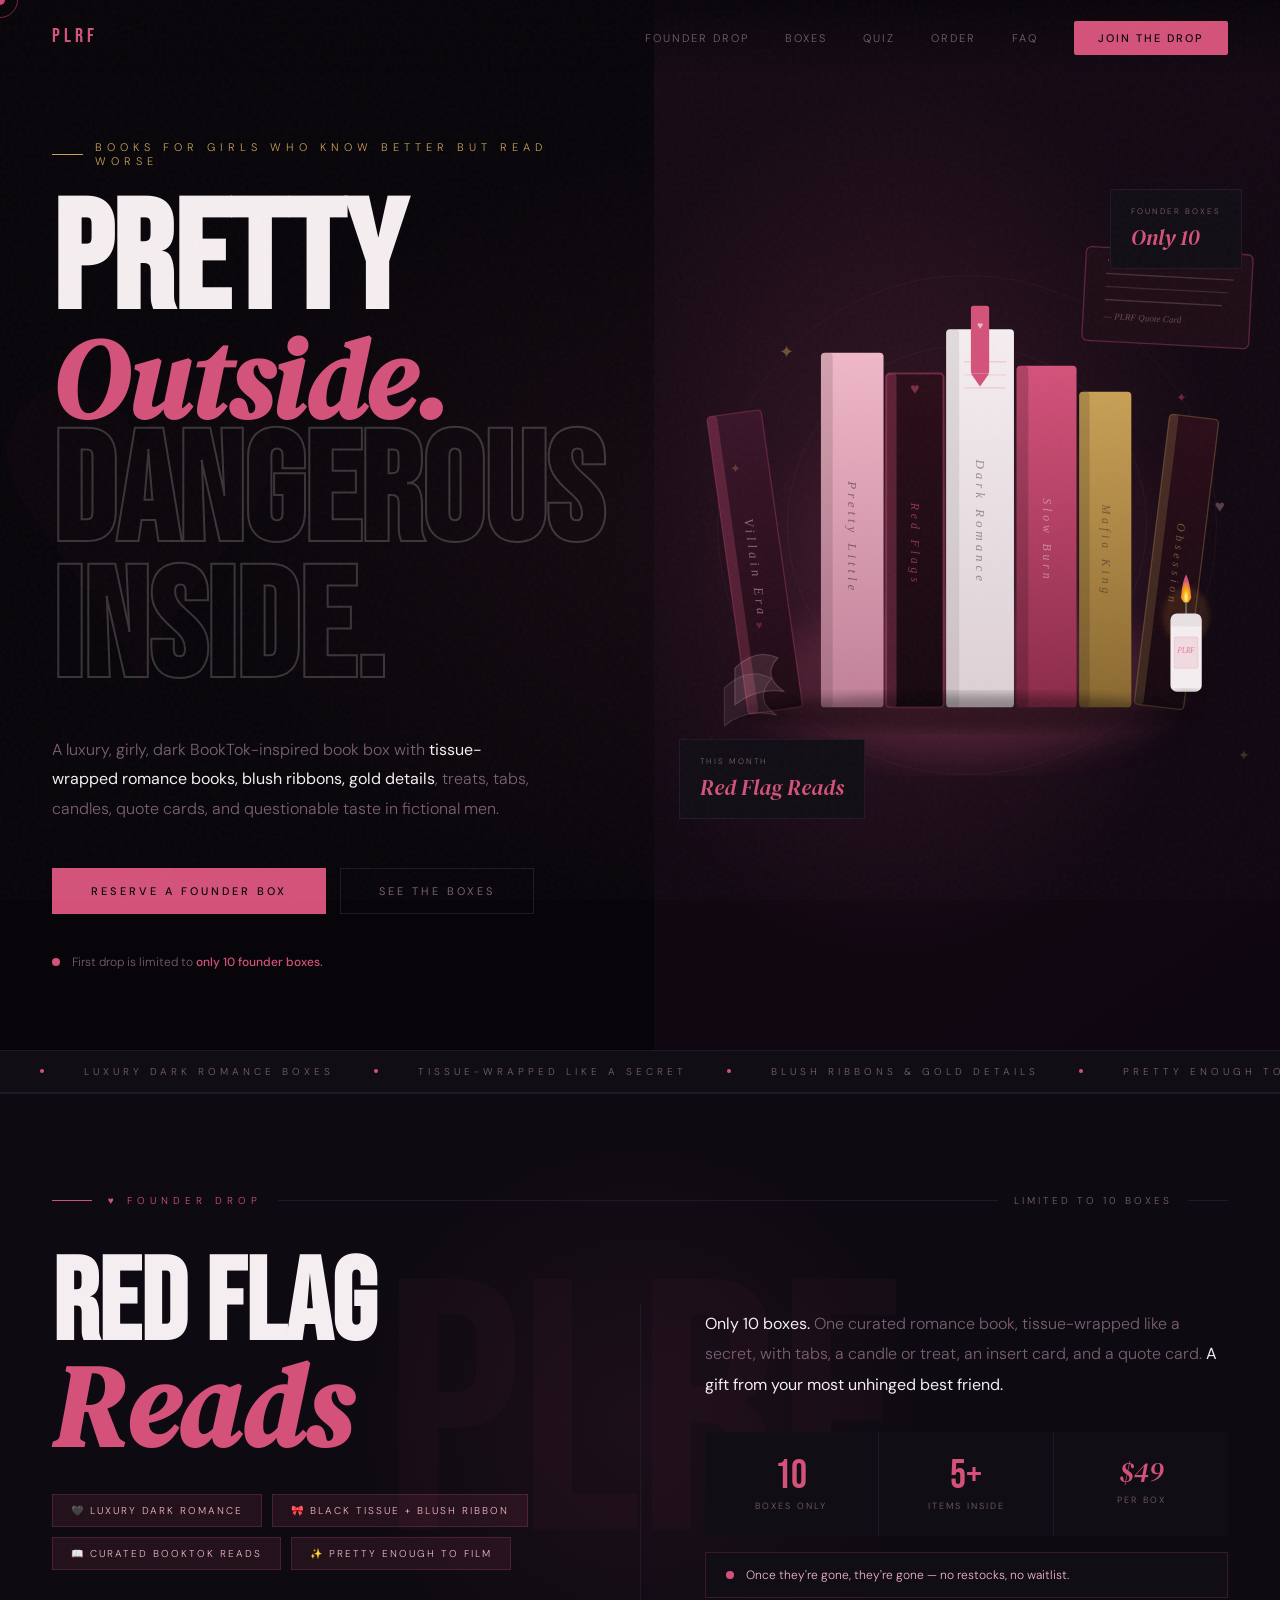
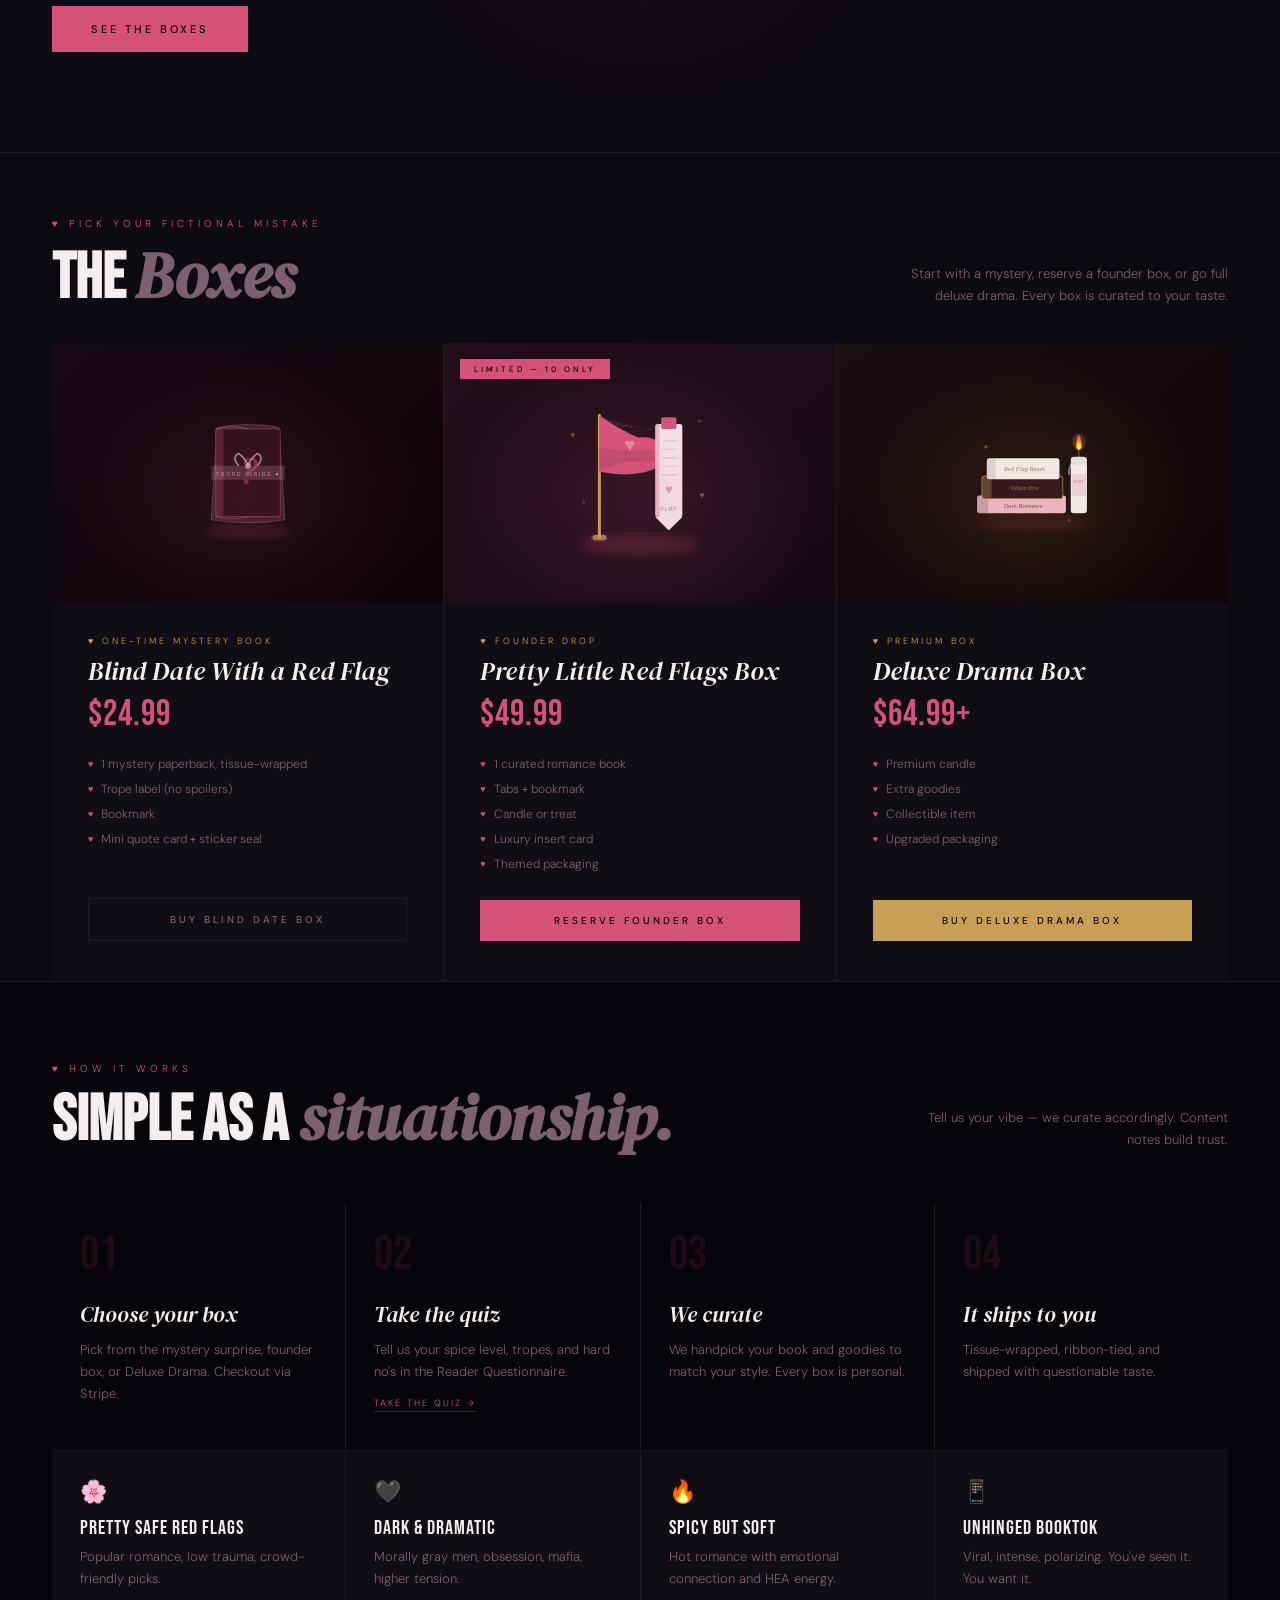
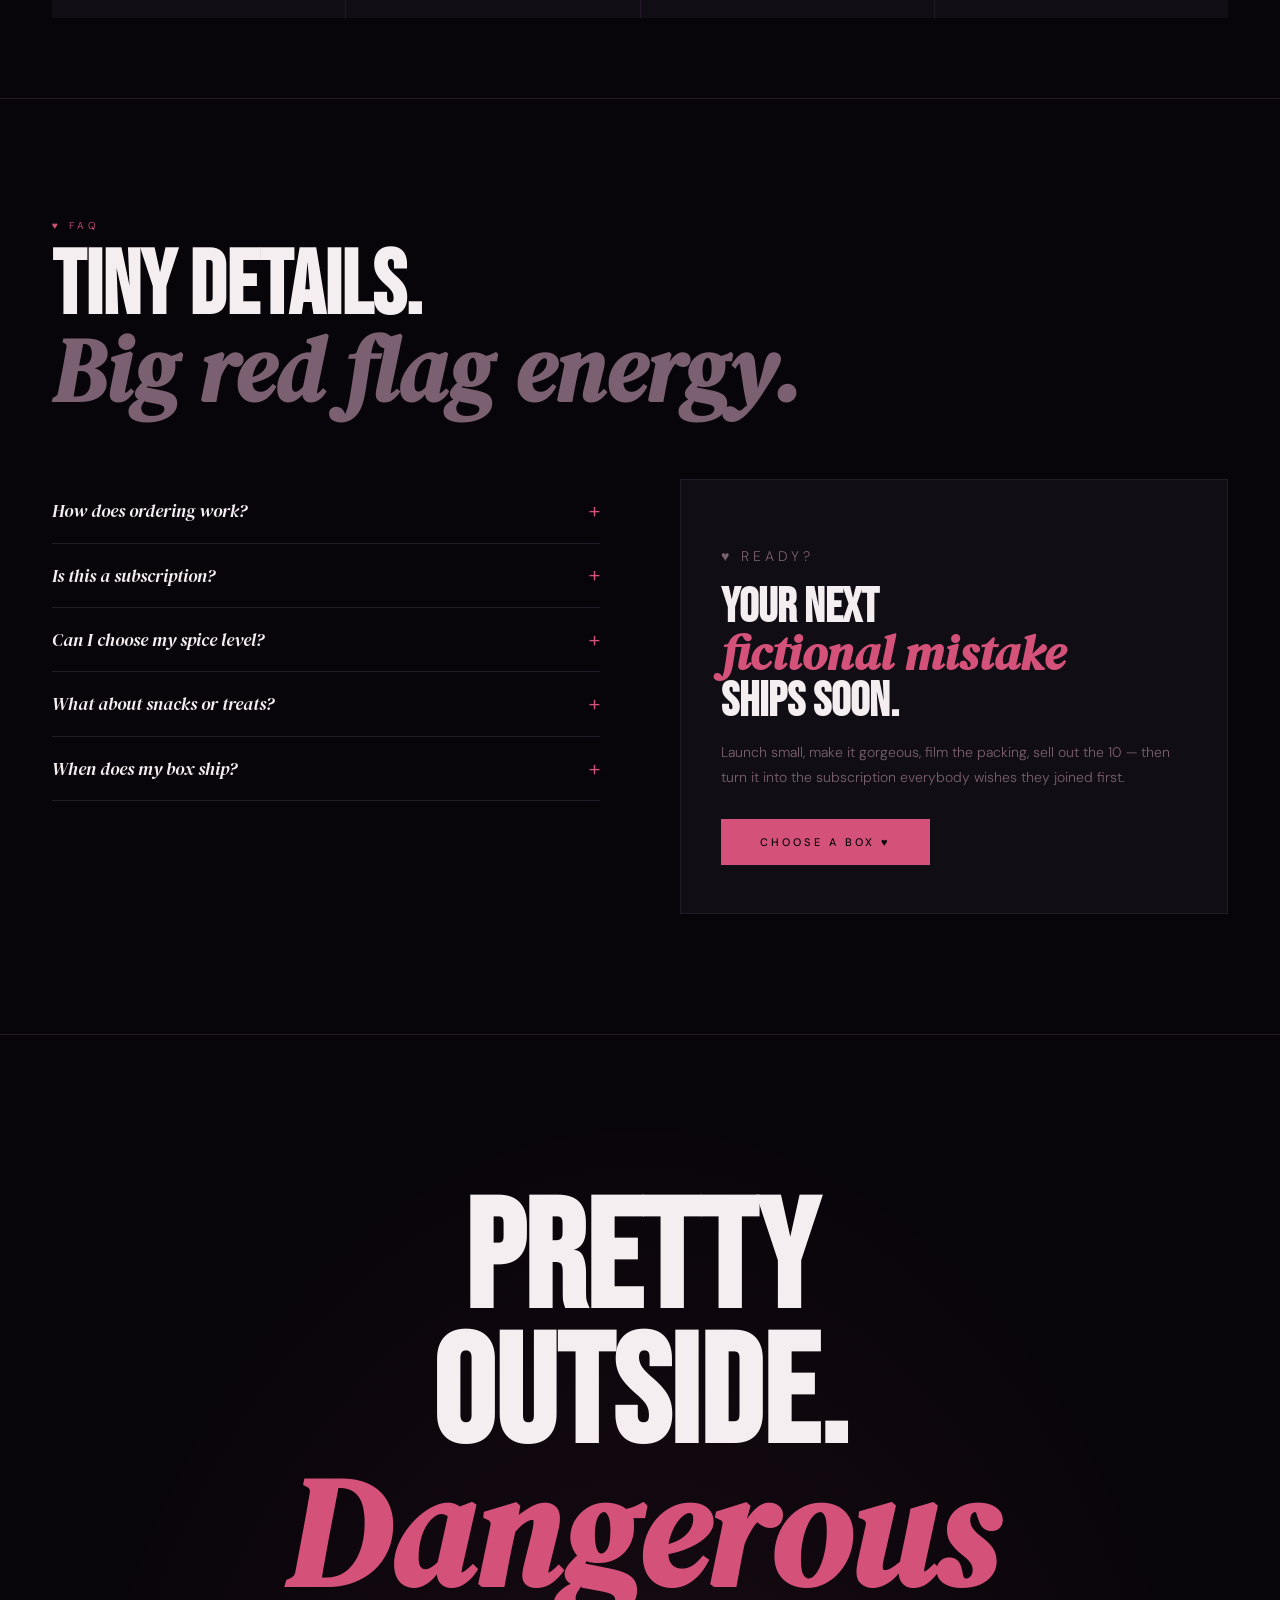
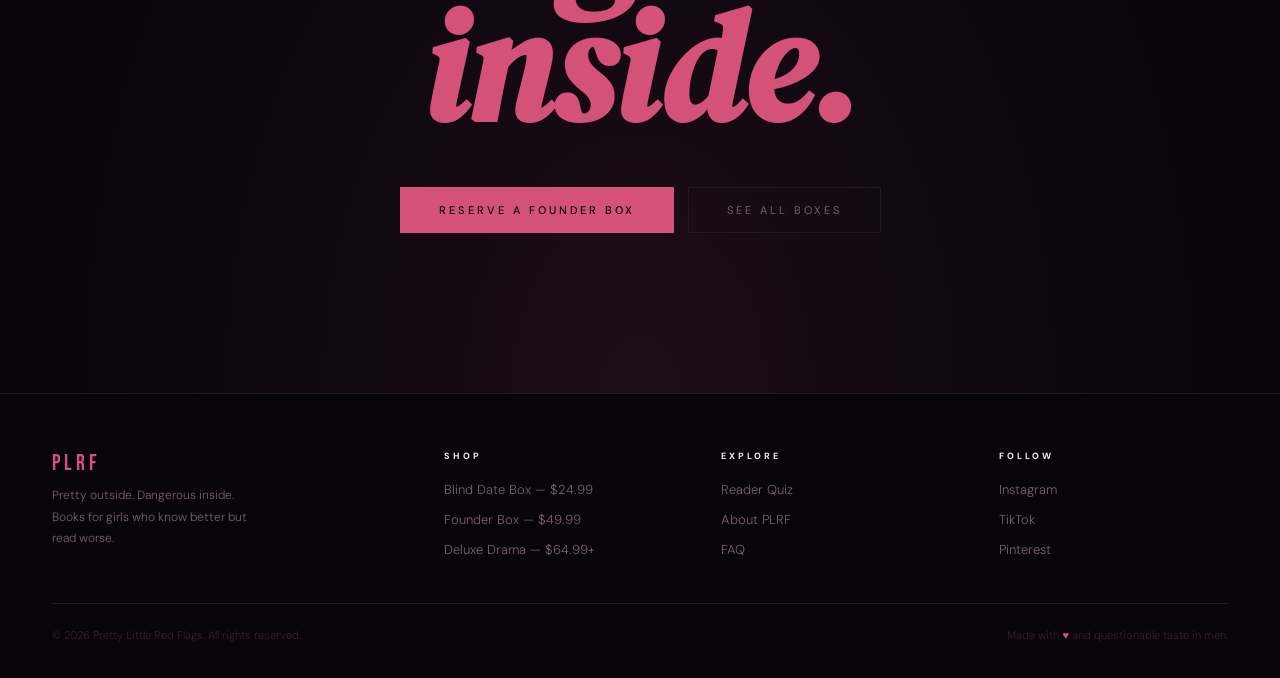
==== commit 568c4d6c: "index.html" ====
--- a/index.html
+++ b/index.html
@@ -1,558 +1,996 @@
 <!DOCTYPE html>
 <html lang="en">
 <head>
-  <meta charset="UTF-8" />
-  <meta name="viewport" content="width=device-width, initial-scale=1.0" />
-  <title>Pretty Little Red Flags Book Box</title>
-  <style>
-    :root{
-      --black:#0B0B0D;
-      --blush:#F3CCD7;
-      --rose:#C85A78;
-      --burgundy:#7E1F35;
-      --gold:#C6A15B;
-      --ivory:#F8F0E8;
-      --white:#ffffff;
-      --ink:#141417;
-      --muted:#68616A;
-      --line:rgba(126,31,53,.18);
-      --shadow:0 24px 60px rgba(11,11,13,.16);
-    }
-
-    *{box-sizing:border-box;scroll-behavior:smooth}
-    body{margin:0;font-family:Arial,Helvetica,sans-serif;background:var(--ivory);color:var(--ink)}
-    a{text-decoration:none;color:inherit}
-    img{max-width:100%;display:block}
-    .serif{font-family:Georgia,'Times New Roman',serif}
-    .wrap{max-width:1160px;margin:0 auto;padding:0 20px}
-
-    header{
-      position:sticky;top:0;z-index:20;
-      background:rgba(248,240,232,.92);
-      backdrop-filter:blur(14px);
-      border-bottom:1px solid var(--line);
-    }
-
-    .nav{height:76px;display:flex;align-items:center;justify-content:space-between;gap:18px}
-    .brand{display:flex;align-items:center;gap:12px;font-weight:900;letter-spacing:.02em}
-    .mark{
-      height:48px;width:48px;border-radius:50%;
-      background:var(--black);color:var(--blush);
-      border:2px solid var(--gold);
-      display:grid;place-items:center;
-      font-weight:1000;font-size:15px;
-      box-shadow:0 10px 28px rgba(11,11,13,.22);
-    }
-
-    .navlinks{display:flex;gap:24px;font-size:14px;font-weight:900;color:#40383d}
-    .navlinks a:hover{color:var(--burgundy)}
-
-    .btn{
-      display:inline-flex;align-items:center;justify-content:center;gap:8px;
-      border:0;border-radius:999px;padding:14px 20px;
-      cursor:pointer;font-weight:1000;font-size:14px;
-      transition:.2s ease;text-align:center;line-height:1.1;
-    }
-    .btn:hover{transform:translateY(-2px)}
-    .btn-dark{background:var(--black);color:var(--ivory);box-shadow:0 14px 30px rgba(11,11,13,.22)}
-    .btn-dark:hover{background:var(--burgundy)}
-    .btn-rose{background:var(--burgundy);color:white;box-shadow:0 14px 30px rgba(126,31,53,.24)}
-    .btn-rose:hover{background:var(--black)}
-    .btn-light{background:rgba(255,255,255,.72);color:var(--black);border:1px solid var(--line)}
-    .btn-gold{background:var(--gold);color:var(--black);box-shadow:0 12px 28px rgba(198,161,91,.26)}
-
-    .hero{
-      position:relative;overflow:hidden;
-      background:
-        radial-gradient(circle at top left, rgba(243,204,215,.9), transparent 34%),
-        radial-gradient(circle at 85% 25%, rgba(198,161,91,.32), transparent 28%),
-        linear-gradient(135deg,var(--ivory) 0%, #f6dbe2 45%, var(--black) 100%);
-    }
-    .hero:before{
-      content:"";
-      position:absolute;inset:0;
-      background-image:
-        linear-gradient(45deg, transparent 49%, rgba(126,31,53,.07) 50%, transparent 51%);
-      background-size:28px 28px;
-      opacity:.45;
-    }
-    .hero-grid{
-      position:relative;z-index:1;
-      display:grid;grid-template-columns:1.05fr .95fr;gap:44px;align-items:center;
-      padding:86px 0;
-    }
-    .eyebrow{
-      display:inline-flex;align-items:center;gap:8px;
-      background:rgba(255,255,255,.7);border:1px solid var(--line);
-      color:var(--burgundy);border-radius:999px;
-      padding:10px 16px;font-size:13px;font-weight:1000;
-      margin-bottom:24px;
-    }
-    h1{
-      font-size:clamp(48px,7vw,86px);
-      line-height:.92;margin:0 0 22px;letter-spacing:-3px;
-      color:var(--black);
-    }
-    h1 .red{display:block;color:var(--burgundy)}
-    .hero-copy{
-      max-width:620px;font-size:19px;line-height:1.7;color:#4a4247;
-      margin:0 0 28px;
-    }
-    .hero-actions{display:flex;gap:12px;flex-wrap:wrap}
-    .scarcity{
-      margin-top:22px;display:flex;gap:10px;align-items:center;
-      color:var(--burgundy);font-weight:900;font-size:14px;
-    }
-    .hero-card{
-      background:rgba(255,255,255,.76);border:1px solid rgba(255,255,255,.8);
-      border-radius:36px;padding:18px;box-shadow:var(--shadow);
-    }
-    .hero-card-inner{
-      border-radius:28px;background:var(--black);color:var(--ivory);
-      padding:28px;position:relative;overflow:hidden;
-    }
-    .hero-card-inner:after{
-      content:"PLRF";position:absolute;right:-8px;bottom:-18px;
-      font-size:92px;font-weight:1000;color:rgba(243,204,215,.08);
-    }
-    .topline{display:flex;justify-content:space-between;align-items:flex-start;gap:18px;margin-bottom:24px}
-    .micro{font-size:12px;text-transform:uppercase;letter-spacing:.28em;color:var(--blush);font-weight:1000}
-    .hero-card h2{font-size:34px;margin:8px 0 0;line-height:1}
-    .seal{
-      height:68px;width:68px;border-radius:50%;
-      border:2px solid var(--gold);color:var(--gold);
-      display:grid;place-items:center;text-align:center;font-weight:1000;font-size:11px;line-height:1.05;
-      transform:rotate(-10deg);
-    }
-    .included{display:grid;gap:12px;position:relative;z-index:1}
-    .included div{
-      background:rgba(255,255,255,.09);
-      border:1px solid rgba(255,255,255,.09);
-      padding:14px 16px;border-radius:18px;font-weight:800;
-    }
-    .pretty-note{
-      position:relative;z-index:1;margin-top:18px;border-radius:22px;
-      padding:20px;background:linear-gradient(90deg,var(--burgundy),var(--rose));
-      color:white;
-    }
-    .pretty-note b{display:block;font-size:24px;line-height:1.05;margin-top:4px}
-
-    section{padding:82px 0}
-    .white{background:#fff}
-    .black{background:var(--black);color:var(--ivory)}
-    .center{max-width:820px;text-align:center;margin:0 auto 44px}
-    .label{
-      font-size:13px;text-transform:uppercase;letter-spacing:.32em;
-      color:var(--burgundy);font-weight:1000;margin-bottom:12px;
-    }
-    .black .label{color:var(--blush)}
-    h2{
-      font-size:clamp(34px,5vw,54px);line-height:.98;margin:0 0 16px;
-      letter-spacing:-2px;color:inherit;
-    }
-    .center p,.text p{font-size:18px;line-height:1.7;color:var(--muted);margin:0}
-    .black .center p,.black .text p{color:#d8cdd0}
-
-    .feature-row{display:grid;grid-template-columns:repeat(4,1fr);gap:16px}
-    .mini{
-      background:#fff;border:1px solid var(--line);border-radius:30px;
-      padding:24px;text-align:center;box-shadow:0 14px 34px rgba(11,11,13,.06);
-      font-weight:1000;
-    }
-    .mini span{display:block;font-size:34px;margin-bottom:10px}
-
-    .product-grid{display:grid;grid-template-columns:repeat(3,1fr);gap:22px}
-    .product{
-      background:rgba(255,255,255,.07);border:1px solid rgba(255,255,255,.14);
-      border-radius:34px;padding:30px;box-shadow:0 22px 54px rgba(0,0,0,.22);
-      position:relative;transition:.2s ease;
-    }
-    .product:hover{transform:translateY(-5px)}
-    .product.featured{background:var(--ivory);color:var(--black);border-color:var(--gold)}
-    .tag{
-      display:inline-flex;background:rgba(243,204,215,.12);border:1px solid rgba(243,204,215,.22);
-      color:var(--blush);border-radius:999px;padding:8px 12px;font-size:12px;font-weight:1000;margin-bottom:16px;
-    }
-    .featured .tag{background:rgba(126,31,53,.08);color:var(--burgundy);border-color:rgba(126,31,53,.14)}
-    .ribbon{
-      position:absolute;top:-15px;left:50%;transform:translateX(-50%);
-      background:var(--gold);color:var(--black);font-size:12px;font-weight:1000;
-      padding:9px 14px;border-radius:999px;white-space:nowrap;
-    }
-    .product h3{font-size:26px;margin:0 0 12px}
-    .price{font-size:48px;font-weight:1000;margin:0 0 10px}
-    .price small{font-size:14px;color:#a99fa3}
-    .featured .price small{color:#6c6268}
-    .product p{color:#ddd1d5;line-height:1.65;margin:0 0 22px}
-    .featured p{color:#5e555a}
-    .product ul{list-style:none;margin:0 0 24px;padding:0;display:grid;gap:11px;font-weight:800}
-    .product li:before{content:"✓";color:var(--gold);margin-right:8px;font-weight:1000}
-
-    .split{display:grid;grid-template-columns:.9fr 1.1fr;gap:42px;align-items:start}
-    .notice{
-      margin-top:24px;background:#fff;border:1px solid var(--line);
-      border-radius:28px;padding:24px;box-shadow:0 16px 40px rgba(11,11,13,.06);
-      line-height:1.7;color:#4d4549;
-    }
-    .notice strong{color:var(--burgundy)}
-    .flow-card{
-      background:#fff;border:1px solid var(--line);
-      border-radius:34px;padding:30px;box-shadow:var(--shadow);
-      color:var(--ink);
-    }
-    .flow-card h3{font-size:26px;margin:0 0 12px}
-    .flow-card p{font-size:17px;line-height:1.65;color:var(--muted);margin:0}
-    .steps{counter-reset:step;display:grid;gap:14px;margin-top:20px}
-    .step{
-      counter-increment:step;
-      display:flex;gap:14px;align-items:flex-start;
-      padding:16px;border-radius:20px;background:#fff7fb;border:1px solid rgba(126,31,53,.12);
-      font-weight:800;line-height:1.45;color:var(--ink);
-    }
-    .step:before{
-      content:counter(step);
-      height:32px;width:32px;display:grid;place-items:center;flex:0 0 32px;
-      border-radius:50%;background:var(--black);color:var(--ivory);font-weight:1000;
-    }
-
-    .quiz-grid{display:grid;grid-template-columns:repeat(4,1fr);gap:18px}
-    .quiz-card{
-      background:#fff;border:1px solid var(--line);border-radius:28px;padding:24px;
-      box-shadow:0 12px 30px rgba(11,11,13,.05);
-    }
-    .quiz-card h3{margin:0 0 10px;font-size:20px}
-    .quiz-card p{margin:0;color:var(--muted);line-height:1.55}
-
-    .marketing-grid{display:grid;grid-template-columns:repeat(3,1fr);gap:18px}
-    .hook{
-      background:rgba(255,255,255,.07);border:1px solid rgba(255,255,255,.12);
-      border-radius:28px;padding:24px;line-height:1.55;font-weight:900;color:#f5e8eb;
-    }
-
-    .faq{display:grid;gap:14px;max-width:860px;margin:0 auto}
-    .faq details{
-      background:#fff;border:1px solid var(--line);border-radius:24px;padding:20px 22px;
-      box-shadow:0 12px 28px rgba(11,11,13,.05);
-    }
-    .faq summary{cursor:pointer;font-weight:1000;font-size:18px}
-    .faq p{color:var(--muted);line-height:1.65;margin:12px 0 0}
-
-    .cta{
-      text-align:center;background:
-      radial-gradient(circle at 25% 0%,rgba(243,204,215,.22),transparent 32%),
-      linear-gradient(135deg,var(--burgundy),var(--black));color:white;
-    }
-    .cta p{max-width:720px;margin:0 auto 26px;color:#f5dbe2;font-size:18px;line-height:1.7}
-
-    footer{background:var(--black);color:var(--ivory);padding:38px 0;text-align:center}
-    footer p{color:#bdb3b7;margin:8px 0 0}
-
-    @media(max-width:920px){
-      .hero-grid,.split{grid-template-columns:1fr}
-      .feature-row,.product-grid,.quiz-grid,.marketing-grid{grid-template-columns:1fr 1fr}
-      .navlinks{display:none}
-    }
-    @media(max-width:560px){
-      .nav{height:auto;padding:12px 0}
-      .brand span:last-child{font-size:14px}
-      .feature-row,.product-grid,.quiz-grid,.marketing-grid{grid-template-columns:1fr}
-      section{padding:60px 0}
-      .hero-grid{padding:60px 0}
-      h1{letter-spacing:-2px}
-    }
-  </style>
+<meta charset="UTF-8">
+<meta name="viewport" content="width=device-width, initial-scale=1.0">
+<title>Pretty Little Red Flags — Book Box</title>
+<link rel="preconnect" href="https://fonts.googleapis.com">
+<link href="https://fonts.googleapis.com/css2?family=Bebas+Neue&family=DM+Serif+Display:ital@0;1&family=DM+Sans:wght@300;400;500&display=swap" rel="stylesheet">
+<style>
+*,*::before,*::after{margin:0;padding:0;box-sizing:border-box;}
+:root{
+  --bg:#08050a;
+  --card:#110d14;
+  --deep:#0e0a12;
+  --rose:#d4527a;
+  --blush:#f2b8c8;
+  --gold:#c8a055;
+  --cream:#f5eef0;
+  --muted:#7a6070;
+  --border:#221828;
+}
+html{scroll-behavior:smooth;}
+body{background:var(--bg);color:var(--cream);font-family:'DM Sans',sans-serif;font-weight:300;overflow-x:hidden;cursor:none;}
+
+/* grain */
+body::before{content:'';position:fixed;inset:0;background-image:url("data:image/svg+xml,%3Csvg viewBox='0 0 256 256' xmlns='http://www.w3.org/2000/svg'%3E%3Cfilter id='n'%3E%3CfeTurbulence type='fractalNoise' baseFrequency='0.9' numOctaves='4' stitchTiles='stitch'/%3E%3C/filter%3E%3Crect width='100%25' height='100%25' filter='url(%23n)' opacity='0.03'/%3E%3C/svg%3E");pointer-events:none;z-index:9997;}
+
+/* cursor */
+.cur{position:fixed;width:10px;height:10px;background:var(--rose);border-radius:50%;pointer-events:none;z-index:9999;transform:translate(-50%,-50%);mix-blend-mode:difference;}
+.cur-ring{position:fixed;width:36px;height:36px;border:1px solid var(--rose);border-radius:50%;pointer-events:none;z-index:9998;transform:translate(-50%,-50%);opacity:0.5;transition:all 0.22s ease;}
+
+/* ── NAV ── */
+nav{position:fixed;top:0;left:0;right:0;z-index:500;padding:24px 52px;display:flex;justify-content:space-between;align-items:center;background:linear-gradient(to bottom,rgba(8,5,10,0.95),transparent);}
+.logo{font-family:'Bebas Neue',sans-serif;font-size:20px;letter-spacing:4px;color:var(--rose);}
+.nav-links{display:flex;list-style:none;gap:36px;align-items:center;}
+.nav-links a{color:var(--muted);text-decoration:none;font-size:11px;letter-spacing:2px;text-transform:uppercase;transition:color 0.3s;}
+.nav-links a:hover{color:var(--cream);}
+.nav-cta{background:var(--rose)!important;color:var(--bg)!important;padding:10px 24px;border-radius:2px;font-weight:500;transition:background 0.3s!important;}
+.nav-cta:hover{background:var(--gold)!important;}
+
+/* ── HERO ── */
+.hero{min-height:100vh;padding:0;position:relative;overflow:hidden;display:grid;grid-template-columns:1fr 1fr;}
+.hero::before{content:'';position:absolute;inset:0;background:radial-gradient(ellipse at 65% 50%,rgba(212,82,122,0.08) 0%,transparent 55%);pointer-events:none;z-index:0;}
+.hero-bg-word{position:absolute;left:-20px;top:50%;transform:translateY(-50%);font-family:'Bebas Neue',sans-serif;font-size:42vw;line-height:1;color:rgba(212,82,122,0.02);user-select:none;pointer-events:none;letter-spacing:-5px;}
+.hero-left{display:flex;flex-direction:column;justify-content:center;padding:140px 52px 80px;position:relative;z-index:2;}
+/* hero right panel */
+.hero-right-panel{position:relative;background:linear-gradient(145deg,#160a14 0%,#0e0610 100%);overflow:hidden;display:flex;align-items:center;justify-content:center;}
+.hero-right-panel::before{content:'';position:absolute;inset:0;background:radial-gradient(ellipse at 40% 50%,rgba(212,82,122,0.18) 0%,transparent 60%);}
+/* big rotating ring decoration */
+.hero-ring{position:absolute;width:500px;height:500px;border:1px solid rgba(212,82,122,0.08);border-radius:50%;top:50%;left:50%;transform:translate(-50%,-50%);animation:spin 40s linear infinite;}
+.hero-ring2{position:absolute;width:360px;height:360px;border:1px solid rgba(200,160,85,0.06);border-radius:50%;top:50%;left:50%;transform:translate(-50%,-50%);animation:spin 28s linear infinite reverse;}
+@keyframes spin{from{transform:translate(-50%,-50%) rotate(0deg);}to{transform:translate(-50%,-50%) rotate(360deg);}}
+/* box scene */
+.hero-box-scene{position:relative;z-index:2;display:flex;flex-direction:column;align-items:center;opacity:0;animation:up 1s ease 0.8s forwards;}
+.hb-lid{width:220px;height:34px;background:linear-gradient(180deg,#d4527a 0%,#8c2a48 100%);border-radius:4px 4px 0 0;display:flex;align-items:center;justify-content:center;position:relative;box-shadow:0 -6px 28px rgba(212,82,122,0.3);}
+.hb-lid-txt{font-family:'DM Serif Display',serif;font-style:italic;font-size:10px;letter-spacing:2px;color:rgba(255,255,255,0.8);}
+.hb-ribbon{position:absolute;top:-4px;left:50%;transform:translateX(-50%);width:20px;height:42px;background:var(--blush);z-index:2;border-radius:2px;}
+.hb-ribbon::before{content:'';position:absolute;top:-14px;left:50%;transform:translateX(-50%);width:44px;height:20px;border:4px solid var(--blush);border-radius:0 0 22px 22px;border-top:none;}
+.hb-body{width:220px;height:230px;background:linear-gradient(180deg,#1e0d16 0%,#130810 100%);border:1px solid rgba(212,82,122,0.2);border-top:none;border-radius:0 0 6px 6px;box-shadow:0 32px 80px rgba(0,0,0,0.7);display:flex;flex-direction:column;align-items:center;justify-content:center;gap:14px;padding:24px;}
+.hb-books{display:flex;gap:7px;align-items:flex-end;}
+.hb{border-radius:2px 5px 5px 2px;box-shadow:3px 3px 12px rgba(0,0,0,0.5);}
+.hb1{width:36px;height:96px;background:linear-gradient(180deg,#f0b8c8,#c08098);}
+.hb2{width:28px;height:82px;background:linear-gradient(180deg,#1e0a14,#100408);border:1px solid rgba(212,82,122,0.3);}
+.hb3{width:32px;height:104px;background:linear-gradient(180deg,#f5eef0,#ddd0d4);}
+.hb4{width:24px;height:74px;background:linear-gradient(180deg,#d4527a,#8a2a48);}
+.hb5{width:30px;height:90px;background:linear-gradient(180deg,#2a0d18,#160810);border:1px solid rgba(200,160,85,0.2);}
+.hb-tags{display:flex;gap:7px;flex-wrap:wrap;justify-content:center;}
+.hb-tag{background:rgba(212,82,122,0.12);border:1px solid rgba(212,82,122,0.22);padding:5px 12px;font-size:8px;letter-spacing:1px;text-transform:uppercase;color:var(--blush);}
+/* floating info cards */
+.hb-float{position:absolute;background:var(--card);border:1px solid var(--border);padding:16px 20px;z-index:3;}
+.hbf1{top:18%;right:6%;animation:bobble 5s ease-in-out 1s infinite;}
+.hbf2{bottom:22%;left:4%;animation:bobble 6s ease-in-out 1.8s infinite;}
+@keyframes bobble{0%,100%{transform:translateY(0);}50%{transform:translateY(-10px);}}
+.hbf-label{font-size:8px;letter-spacing:2px;text-transform:uppercase;color:var(--muted);margin-bottom:6px;}
+.hbf-val{font-family:'DM Serif Display',serif;font-style:italic;font-size:22px;color:var(--rose);}
+/* glow under box */
+.hb-glow{position:absolute;bottom:80px;left:50%;transform:translateX(-50%);width:200px;height:30px;background:radial-gradient(ellipse,rgba(212,82,122,0.4) 0%,transparent 70%);filter:blur(14px);z-index:1;}
+.book-hero-wrap{position:relative;z-index:2;display:flex;align-items:center;justify-content:center;width:100%;height:100%;}
+.book-svg{width:min(420px,80%);height:auto;opacity:0;animation:up 1s ease 0.8s forwards;filter:drop-shadow(0 20px 40px rgba(212,82,122,0.2));}
+.float-el{animation:svgbob 5s ease-in-out infinite;}
+.f1{animation-duration:5s;}
+.f2{animation-duration:7s;animation-delay:1s;}
+.f3{animation-duration:6s;animation-delay:2s;}
+@keyframes svgbob{0%,100%{transform:translateY(0);}50%{transform:translateY(-6px);}}
+
+.h-tag{font-size:11px;letter-spacing:5px;text-transform:uppercase;color:var(--gold);margin-bottom:28px;opacity:0;animation:up 0.8s ease 0.1s forwards;display:flex;align-items:center;gap:12px;}
+.h-tag::before{content:'';width:32px;height:1px;background:var(--gold);display:inline-block;}
+
+.h-title{font-family:'Bebas Neue',sans-serif;font-size:clamp(80px,12vw,180px);line-height:0.88;opacity:0;animation:up 0.8s ease 0.3s forwards;}
+.h-title .serif{font-family:'DM Serif Display',serif;font-style:italic;color:var(--rose);display:block;font-size:0.72em;}
+.h-title .outline{-webkit-text-stroke:2px rgba(245,238,240,0.2);color:transparent;display:block;}
+
+.h-sub{margin-top:36px;font-size:16px;line-height:1.85;color:var(--muted);max-width:480px;opacity:0;animation:up 0.8s ease 0.5s forwards;}
+.h-sub strong{color:var(--cream);font-weight:400;}
+
+.h-btns{margin-top:44px;display:flex;gap:14px;flex-wrap:wrap;opacity:0;animation:up 0.8s ease 0.7s forwards;}
+.btn-fill{background:var(--rose);color:var(--bg);padding:15px 38px;font-size:11px;letter-spacing:3px;text-transform:uppercase;text-decoration:none;font-weight:500;display:inline-block;transition:all 0.3s;border:1px solid var(--rose);}
+.btn-fill:hover{background:transparent;color:var(--rose);}
+.btn-line{border:1px solid var(--border);color:var(--muted);padding:15px 38px;font-size:11px;letter-spacing:3px;text-transform:uppercase;text-decoration:none;font-weight:400;display:inline-block;transition:all 0.3s;}
+.btn-line:hover{border-color:var(--cream);color:var(--cream);}
+
+.h-alert{margin-top:40px;display:flex;align-items:center;gap:12px;opacity:0;animation:up 0.8s ease 0.9s forwards;}
+.alert-dot{width:8px;height:8px;background:var(--rose);border-radius:50%;animation:pulse 2s ease-in-out infinite;flex-shrink:0;}
+@keyframes pulse{0%,100%{opacity:1;transform:scale(1);}50%{opacity:0.3;transform:scale(0.5);}}
+.alert-txt{font-size:12px;color:var(--muted);}
+.alert-txt strong{color:var(--rose);font-weight:500;}
+
+/* FLOATING STAT CARDS */
+.stat-cards{position:absolute;right:52px;bottom:80px;display:flex;flex-direction:column;gap:12px;opacity:0;animation:up 1s ease 1.1s forwards;}
+.stat-card{background:var(--card);border:1px solid var(--border);padding:18px 24px;}
+.sc-label{font-size:9px;letter-spacing:3px;text-transform:uppercase;color:var(--muted);margin-bottom:6px;}
+.sc-val{font-family:'DM Serif Display',serif;font-style:italic;font-size:26px;color:var(--rose);}
+
+/* ── MARQUEE ── */
+.mq-wrap{border-top:1px solid var(--border);border-bottom:1px solid var(--border);padding:14px 0;overflow:hidden;background:var(--card);}
+.mq-track{display:flex;animation:marquee 26s linear infinite;width:max-content;}
+.mq-item{display:flex;align-items:center;gap:40px;padding:0 40px;font-size:10px;letter-spacing:4px;text-transform:uppercase;color:var(--muted);white-space:nowrap;}
+.mq-dot{width:4px;height:4px;background:var(--rose);border-radius:50%;flex-shrink:0;}
+
+/* ── SECTION SHARED ── */
+.sec{padding:120px 52px;}
+.sec-tag{font-size:10px;letter-spacing:4px;text-transform:uppercase;color:var(--rose);margin-bottom:14px;}
+.sec-title{font-family:'Bebas Neue',sans-serif;font-size:clamp(52px,7vw,100px);line-height:0.92;}
+.sec-title em{font-family:'DM Serif Display',serif;font-style:italic;color:var(--muted);}
+.sec-head{margin-bottom:64px;}
+
+/* ── PRODUCTS ── */
+.products-sec{padding:120px 52px;background:var(--deep);border-top:1px solid var(--border);}
+.prod-grid{display:grid;grid-template-columns:repeat(3,1fr);gap:1px;background:var(--border);}
+
+.prod-card{background:var(--card);display:flex;flex-direction:column;transition:background 0.4s;}
+.prod-card:hover{background:#180e1a;}
+
+.prod-art{height:260px;position:relative;overflow:hidden;display:flex;align-items:center;justify-content:center;}
+.pa-blind{background:linear-gradient(140deg,#1a0a14 0%,#0e0408 100%);}
+.pa-founder{background:linear-gradient(140deg,#220e1a 0%,#160a12 100%);}
+.pa-deluxe{background:linear-gradient(140deg,#1a0e10 0%,#100608 100%);}
+
+/* glow */
+.pa-blind::before{content:'';position:absolute;inset:0;background:radial-gradient(ellipse at 50% 60%,rgba(212,82,122,0.1) 0%,transparent 65%);}
+.pa-founder::before{content:'';position:absolute;inset:0;background:radial-gradient(ellipse at 50% 60%,rgba(212,82,122,0.16) 0%,transparent 65%);}
+.pa-deluxe::before{content:'';position:absolute;inset:0;background:radial-gradient(ellipse at 50% 60%,rgba(200,160,85,0.1) 0%,transparent 65%);}
+
+/* big text art */
+.art-text{position:absolute;font-family:'Bebas Neue',sans-serif;font-size:100px;line-height:1;color:rgba(212,82,122,0.05);letter-spacing:-4px;user-select:none;}
+.art-center{position:relative;z-index:1;display:flex;flex-direction:column;align-items:center;gap:10px;}
+/* blind date book */
+.mystery-bk{width:80px;height:120px;background:linear-gradient(180deg,#f0b8c8,#c48098);border-radius:3px 7px 7px 3px;box-shadow:8px 8px 32px rgba(0,0,0,0.6);display:flex;align-items:center;justify-content:center;position:relative;}
+.mystery-bk::before{content:'';position:absolute;left:0;top:0;bottom:0;width:8px;background:rgba(0,0,0,0.18);border-radius:3px 0 0 3px;}
+.mystery-bk::after{content:'?';font-family:'DM Serif Display',serif;font-style:italic;font-size:48px;color:rgba(8,5,10,0.2);}
+.mystery-band{position:absolute;top:50%;transform:translateY(-50%);left:-6px;right:-6px;height:28px;background:var(--bg);display:flex;align-items:center;justify-content:center;z-index:2;}
+.mystery-band span{font-size:7px;letter-spacing:2px;color:var(--blush);text-transform:uppercase;}
+/* founder box stack */
+.book-stack{display:flex;gap:5px;align-items:flex-end;}
+.bs{border-radius:2px 4px 4px 2px;box-shadow:3px 3px 10px rgba(0,0,0,0.5);}
+.bs1{width:26px;height:76px;background:linear-gradient(180deg,#f0b8c8,#c08098);}
+.bs2{width:20px;height:64px;background:linear-gradient(180deg,#1e0a14,#100408);border:1px solid rgba(212,82,122,0.3);}
+.bs3{width:24px;height:84px;background:linear-gradient(180deg,#f5eef0,#ddd0d4);}
+.bs4{width:18px;height:58px;background:linear-gradient(180deg,#d4527a,#8a2a48);}
+.bs5{width:22px;height:72px;background:linear-gradient(180deg,#2a0d18,#160810);border:1px solid rgba(200,160,85,0.2);}
+/* deluxe */
+.deluxe-stack{display:flex;align-items:flex-end;gap:8px;}
+.dlx-book{width:52px;height:90px;background:linear-gradient(180deg,#2a0a18,#160610);border:1px solid rgba(200,160,85,0.4);border-radius:3px 6px 6px 3px;display:flex;align-items:center;justify-content:center;box-shadow:5px 5px 20px rgba(0,0,0,0.6);}
+.dlx-book span{font-family:'DM Serif Display',serif;font-style:italic;font-size:9px;color:var(--gold);text-align:center;padding:0 5px;line-height:1.4;}
+.dlx-candle{display:flex;flex-direction:column;align-items:center;gap:2px;margin-bottom:4px;}
+.dc-f{width:10px;height:16px;background:radial-gradient(ellipse at 50% 70%,#fff9c4,#ffb74d,#d4527a);border-radius:50% 50% 30% 30%;animation:flicker 1.5s ease-in-out infinite;}
+.dc-w{width:2px;height:8px;background:#555;}
+.dc-j{width:30px;height:42px;background:linear-gradient(180deg,#f5eef0,#ddd0d4);border-radius:3px 3px 6px 6px;display:flex;align-items:center;justify-content:center;box-shadow:0 4px 14px rgba(0,0,0,0.4);}
+.dc-j span{font-size:5px;font-family:'DM Serif Display',serif;font-style:italic;color:rgba(8,5,10,0.4);}
+@keyframes flicker{0%,100%{transform:scaleX(1);}50%{transform:scaleX(0.8) scaleY(1.15);}}
+
+.prod-badge{position:absolute;top:16px;left:16px;background:var(--rose);color:var(--bg);font-size:8px;font-weight:500;letter-spacing:3px;text-transform:uppercase;padding:5px 14px;}
+
+.prod-body{padding:32px 36px 40px;flex:1;display:flex;flex-direction:column;}
+.prod-type{font-size:9px;letter-spacing:3px;text-transform:uppercase;color:var(--gold);margin-bottom:10px;}
+.prod-name{font-family:'DM Serif Display',serif;font-style:italic;font-size:26px;color:var(--cream);margin-bottom:6px;line-height:1.15;}
+.prod-price{font-family:'Bebas Neue',sans-serif;font-size:36px;color:var(--rose);letter-spacing:1px;margin-bottom:20px;}
+.prod-list{list-style:none;display:flex;flex-direction:column;gap:9px;margin-bottom:28px;flex:1;}
+.prod-list li{font-size:12px;color:var(--muted);display:flex;align-items:center;gap:8px;}
+.prod-list li::before{content:'♥';color:var(--rose);font-size:9px;flex-shrink:0;}
+.prod-btn{display:block;width:100%;padding:14px;text-align:center;font-size:10px;letter-spacing:3px;text-transform:uppercase;font-family:'DM Sans',sans-serif;font-weight:500;cursor:pointer;transition:all 0.3s;border:none;text-decoration:none;}
+.pb-rose{background:var(--rose);color:var(--bg);}
+.pb-rose:hover{background:var(--gold);}
+.pb-line{border:1px solid var(--border);background:none;color:var(--muted);}
+.pb-line:hover{border-color:var(--cream);color:var(--cream);}
+.pb-gold{background:var(--gold);color:var(--bg);}
+.pb-gold:hover{background:var(--rose);}
+
+/* ── HOW IT WORKS ── */
+.how-grid{display:grid;grid-template-columns:repeat(4,1fr);gap:1px;background:var(--border);margin-top:60px;}
+.how-step{background:var(--bg);padding:48px 36px;position:relative;transition:background 0.4s;}
+.how-step:hover{background:var(--card);}
+.how-num{font-family:'Bebas Neue',sans-serif;font-size:72px;color:rgba(212,82,122,0.1);line-height:1;margin-bottom:20px;transition:color 0.4s;}
+.how-step:hover .how-num{color:rgba(212,82,122,0.2);}
+.how-title{font-family:'DM Serif Display',serif;font-style:italic;font-size:22px;color:var(--cream);margin-bottom:10px;}
+.how-desc{font-size:13px;color:var(--muted);line-height:1.7;}
+.how-arrow{position:absolute;bottom:36px;right:36px;width:36px;height:36px;border:1px solid var(--border);border-radius:50%;display:flex;align-items:center;justify-content:center;color:var(--muted);font-size:14px;transition:all 0.4s;}
+.how-step:hover .how-arrow{background:var(--rose);border-color:var(--rose);color:var(--bg);transform:rotate(45deg);}
+
+/* ── QUIZ ── */
+.quiz-sec{padding:120px 52px;background:var(--deep);border-top:1px solid var(--border);}
+.quiz-top{display:flex;justify-content:space-between;align-items:flex-end;margin-bottom:56px;gap:40px;}
+.quiz-top .sec-head{margin-bottom:0;}
+.quiz-top-note{max-width:320px;font-size:14px;color:var(--muted);line-height:1.8;text-align:right;}
+.quiz-grid{display:grid;grid-template-columns:repeat(4,1fr);gap:1px;background:var(--border);}
+.quiz-card{background:var(--card);padding:40px 32px;position:relative;transition:background 0.4s;overflow:hidden;}
+.quiz-card::after{content:'';position:absolute;bottom:0;left:0;right:0;height:2px;background:var(--rose);transform:scaleX(0);transition:transform 0.4s;transform-origin:left;}
+.quiz-card:hover{background:#180e1a;}
+.quiz-card:hover::after{transform:scaleX(1);}
+.qc-icon{font-size:28px;margin-bottom:20px;}
+.qc-name{font-family:'Bebas Neue',sans-serif;font-size:28px;letter-spacing:1px;color:var(--cream);margin-bottom:10px;line-height:1;}
+.qc-desc{font-size:13px;color:var(--muted);line-height:1.7;}
+
+/* ── STATEMENT ── */
+.statement-sec{padding:120px 52px;background:var(--rose);border-top:1px solid rgba(255,255,255,0.1);}
+.statement-grid{display:grid;grid-template-columns:1fr 1fr;gap:80px;align-items:center;}
+.statement-title{font-family:'Bebas Neue',sans-serif;font-size:clamp(60px,8vw,120px);line-height:0.88;color:var(--bg);}
+.statement-title em{font-family:'DM Serif Display',serif;font-style:italic;color:var(--cream);}
+.statement-right p{font-size:16px;line-height:1.9;color:rgba(8,5,10,0.65);margin-bottom:20px;}
+.statement-right p strong{color:var(--bg);font-weight:500;}
+.statement-cta{background:var(--bg);color:var(--cream);padding:15px 38px;font-size:11px;letter-spacing:3px;text-transform:uppercase;text-decoration:none;font-weight:500;display:inline-block;transition:all 0.3s;margin-top:8px;}
+.statement-cta:hover{background:#1a0a14;color:var(--rose);}
+.vibe-tags{display:flex;flex-wrap:wrap;gap:8px;margin-top:28px;}
+.vtag{background:rgba(8,5,10,0.12);border:1px solid rgba(8,5,10,0.14);padding:8px 16px;font-size:11px;color:rgba(8,5,10,0.6);}
+
+/* ── FAQ ── */
+.faq-sec{padding:120px 52px;border-top:1px solid var(--border);}
+.faq-inner{display:grid;grid-template-columns:1fr 1fr;gap:80px;margin-top:64px;align-items:start;}
+.faq-list{display:flex;flex-direction:column;}
+.faq-item{border-bottom:1px solid var(--border);}
+.faq-q{display:flex;justify-content:space-between;align-items:center;padding:20px 0;cursor:pointer;gap:16px;}
+.faq-q-text{font-family:'DM Serif Display',serif;font-style:italic;font-size:18px;color:var(--cream);line-height:1.3;}
+.faq-toggle{font-size:22px;color:var(--rose);flex-shrink:0;transition:transform 0.3s;line-height:1;}
+.faq-a{font-size:13px;color:var(--muted);line-height:1.8;padding-bottom:18px;display:none;}
+.faq-item.open .faq-a{display:block;}
+.faq-item.open .faq-toggle{transform:rotate(45deg);}
+.faq-box{background:var(--card);border:1px solid var(--border);padding:48px 40px;}
+.faq-box .sec-tag{margin-bottom:16px;}
+.faq-box h3{font-family:'Bebas Neue',sans-serif;font-size:48px;line-height:0.95;color:var(--cream);margin-bottom:4px;}
+.faq-box h3 em{font-family:'DM Serif Display',serif;font-style:italic;color:var(--rose);}
+.faq-box p{font-size:14px;color:var(--muted);line-height:1.8;margin:16px 0 28px;}
+.faq-box .btn-fill{display:inline-block;}
+
+/* ── CLOSING CTA ── */
+.closing{padding:160px 52px;text-align:center;position:relative;overflow:hidden;border-top:1px solid var(--border);}
+.closing::before{content:'';position:absolute;inset:0;background:radial-gradient(ellipse at 50% 100%,rgba(212,82,122,0.1) 0%,transparent 65%);}
+.closing-title{font-family:'Bebas Neue',sans-serif;font-size:clamp(72px,12vw,160px);line-height:0.88;position:relative;z-index:1;}
+.closing-title em{font-family:'DM Serif Display',serif;font-style:italic;color:var(--rose);display:block;}
+.closing-btns{margin-top:52px;display:flex;justify-content:center;gap:14px;flex-wrap:wrap;position:relative;z-index:1;}
+
+/* ── FOOTER ── */
+footer{padding:56px 52px 36px;border-top:1px solid var(--border);}
+.footer-grid{display:grid;grid-template-columns:1.5fr 1fr 1fr 1fr;gap:48px;margin-bottom:44px;}
+.footer-logo{font-family:'Bebas Neue',sans-serif;font-size:22px;letter-spacing:4px;color:var(--rose);margin-bottom:8px;}
+.footer-tagline{font-size:12px;color:var(--muted);line-height:1.8;max-width:200px;}
+.footer-col h4{font-size:9px;letter-spacing:3px;text-transform:uppercase;color:var(--cream);margin-bottom:16px;}
+.footer-col ul{list-style:none;display:flex;flex-direction:column;gap:9px;}
+.footer-col a{color:var(--muted);text-decoration:none;font-size:13px;transition:color 0.3s;}
+.footer-col a:hover{color:var(--cream);}
+.footer-bottom{display:flex;justify-content:space-between;padding-top:24px;border-top:1px solid var(--border);}
+.footer-copy,.footer-made{font-size:11px;color:#3a2030;}
+.footer-made span{color:var(--rose);}
+
+/* ── ANIMATIONS ── */
+@keyframes up{from{opacity:0;transform:translateY(28px);}to{opacity:1;transform:translateY(0);}}
+@keyframes marquee{from{transform:translateX(0);}to{transform:translateX(-50%);}}
+.reveal{opacity:0;transform:translateY(28px);transition:opacity 0.8s ease,transform 0.8s ease;}
+.reveal.visible{opacity:1;transform:translateY(0);}
+
+/* ── RESPONSIVE ── */
+/* ── MOBILE-FRIENDLY RESPONSIVE ── */
+@media(max-width:1024px){
+  .sec,.products-sec,.quiz-sec,.statement-sec,.faq-sec,.closing{padding:80px 32px;}
+  nav{padding:18px 32px;}
+}
+@media(max-width:900px){
+  /* show hamburger menu */
+  nav{padding:16px 20px;}
+  .nav-links{display:none;}
+  .logo{font-size:18px;}
+  /* hero stacks */
+  .hero{grid-template-columns:1fr;min-height:auto;}
+  .hero-right-panel{height:380px;min-height:380px;}
+  .hero-left{padding:110px 20px 60px;}
+  .h-title{font-size:clamp(48px,11vw,80px)!important;}
+  .h-sub{font-size:15px;max-width:100%;}
+  .h-btns{flex-direction:column;width:100%;}
+  .h-btns a{text-align:center;width:100%;padding:14px 24px;}
+  .hb-float{padding:12px 16px;}
+  .hbf1{top:14px;right:14px;}
+  .hbf2{bottom:14px;left:14px;}
+  .hbf-val{font-size:18px;}
+  /* sections */
+  .sec,.products-sec,.quiz-sec,.statement-sec,.faq-sec,.closing{padding:60px 20px;}
+  .sec-title{font-size:clamp(36px,7vw,52px)!important;}
+  /* founder section - stack the 3-col grid */
+  #founder > div:last-child{grid-template-columns:1fr!important;}
+  #founder > div:last-child > div:nth-child(2){display:none!important;}
+  #founder > div:last-child > div:first-child,
+  #founder > div:last-child > div:last-child{padding:0!important;}
+  #founder > div:last-child > div:first-child{margin-bottom:32px;}
+  #founder h2{font-size:clamp(56px,12vw,80px)!important;}
+  /* founder top label row */
+  #founder > div:first-of-type span{font-size:9px!important;letter-spacing:3px!important;}
+  /* products */
+  .prod-grid{grid-template-columns:1fr;}
+  .prod-art{height:220px;}
+  .prod-body{padding:24px 24px 32px;}
+  /* how-it-works + quiz */
+  .how-grid{grid-template-columns:1fr 1fr!important;}
+  .quiz-grid{grid-template-columns:1fr 1fr!important;}
+  .how-step,.quiz-card{padding:24px 20px!important;}
+  .how-num{font-size:36px!important;margin-bottom:14px!important;}
+  .how-title{font-size:18px;}
+  .qc-name{font-size:16px!important;}
+  /* faq */
+  .faq-inner{grid-template-columns:1fr;gap:40px;}
+  .faq-q-text{font-size:15px;}
+  .faq-box{padding:32px 28px;}
+  .faq-box h3{font-size:32px;}
+  /* closing */
+  .closing{padding:100px 20px;}
+  .closing-title{font-size:clamp(56px,14vw,90px)!important;}
+  .closing-btns{flex-direction:column;width:100%;}
+  .closing-btns a{width:100%;text-align:center;}
+  /* footer */
+  .footer-grid{grid-template-columns:1fr 1fr;gap:32px;}
+  footer{padding:40px 20px 28px;}
+  .footer-bottom{flex-direction:column;gap:10px;text-align:center;}
+  /* marquee smaller */
+  .mq-item{gap:24px;padding:0 24px;font-size:9px;letter-spacing:3px;}
+  /* stats grid inside founder */
+  #founder div[style*="repeat(3,1fr)"]{grid-template-columns:1fr 1fr 1fr!important;}
+  /* shop head stacks */
+  .shop-head{flex-direction:column;align-items:flex-start;gap:14px;}
+  .shop-head p[style*="text-align:right"]{text-align:left!important;}
+}
+@media(max-width:600px){
+  /* even tighter on phones */
+  .hero-left{padding:100px 18px 48px;}
+  .h-title{font-size:clamp(44px,12vw,64px)!important;line-height:0.9!important;}
+  .h-sub{font-size:14px;line-height:1.7;}
+  .hero-right-panel{height:320px;min-height:320px;}
+  .sec,.products-sec,.quiz-sec,.statement-sec,.faq-sec{padding:48px 18px;}
+  /* products single column */
+  .how-grid,.quiz-grid{grid-template-columns:1fr!important;}
+  .footer-grid{grid-template-columns:1fr;gap:28px;}
+  /* founder stats */
+  #founder div[style*="repeat(3,1fr)"]{grid-template-columns:1fr!important;}
+  /* hide custom cursor on touch */
+  body{cursor:auto!important;}
+  .cur,.cur-ring{display:none!important;}
+  /* big bg decoration smaller */
+  .hero-bg-word{font-size:60vw;}
+  /* tags wrap better */
+  .h-tag{flex-wrap:wrap;font-size:10px;letter-spacing:3px;}
+}
+</style>
 </head>
 <body>
-<header>
-  <div class="wrap nav">
-    <a class="brand" href="#home">
-      <span class="mark">PLRF</span>
-      <span>Pretty Little Red Flags</span>
-    </a>
-    <nav class="navlinks">
-      <a href="#founder">Founder Drop</a>
-      <a href="#boxes">Boxes</a>
-      <a href="#quiz">Quiz</a>
-      <a href="#setup">Order</a>
-      <a href="#faq">FAQ</a>
-    </nav>
-    <a class="btn btn-dark" href="#setup">Join the Drop</a>
-  </div>
-</header>
-
-<main>
-  <section class="hero" id="home">
-    <div class="wrap hero-grid">
-      <div>
-        <div class="eyebrow">♥ Books for girls who know better but read worse</div>
-        <h1 class="serif">Pretty outside. <span class="red">Dangerous inside.</span></h1>
-        <p class="hero-copy">
-          A luxury, girly, dark BookTok-inspired book box with tissue-wrapped romance books,
-          blush ribbons, gold details, treats, tabs, candles, quote cards, and questionable taste in fictional men.
-        </p>
-        <div class="hero-actions">
-          <a class="btn btn-rose" href="#founder">Reserve a Founder Box</a>
-          <a class="btn btn-light" href="#boxes">See the Boxes</a>
+
+<div class="cur" id="cur"></div>
+<div class="cur-ring" id="curRing"></div>
+
+<!-- NAV -->
+<nav>
+  <div class="logo">PLRF</div>
+  <ul class="nav-links">
+    <li><a href="#founder">Founder Drop</a></li>
+    <li><a href="#boxes">Boxes</a></li>
+    <li><a href="https://docs.google.com/forms/d/e/1FAIpQLScLwkp5CEnkWy2M5h3ANWMDHqJUSgfdDurWJd3l76dX6Gk52w/viewform?usp=sharing&ouid=118160701780382349175" target="_blank">Quiz</a></li>
+    <li><a href="#boxes">Order</a></li>
+    <li><a href="#faq">FAQ</a></li>
+    <li><a href="#founder" class="nav-cta">Join the Drop</a></li>
+  </ul>
+</nav>
+
+<!-- HERO -->
+<section class="hero" id="home">
+  <div class="hero-bg-word">♥</div>
+
+  <!-- LEFT SIDE -->
+  <div class="hero-left">
+    <div class="h-tag">Books for girls who know better but read worse</div>
+    <h1 class="h-title">
+      Pretty
+      <span class="serif">Outside.</span>
+      <span class="outline">Dangerous</span>
+      <span class="outline">Inside.</span>
+    </h1>
+    <p class="h-sub">A luxury, girly, dark BookTok-inspired book box with <strong>tissue-wrapped romance books, blush ribbons, gold details</strong>, treats, tabs, candles, quote cards, and questionable taste in fictional men.</p>
+    <div class="h-btns">
+      <a href="https://buy.stripe.com/4gM8wQe2Zeoc4tBgBm0gw03" target="_blank" class="btn-fill">Reserve a Founder Box</a>
+      <a href="#boxes" class="btn-line">See the Boxes</a>
+    </div>
+    <div class="h-alert">
+      <span class="alert-dot"></span>
+      <span class="alert-txt">First drop is limited to <strong>only 10 founder boxes.</strong></span>
+    </div>
+  </div>
+
+  <!-- RIGHT SIDE -->
+  <div class="hero-right-panel">
+    <div class="hero-ring"></div>
+    <div class="hero-ring2"></div>
+
+    <svg viewBox="0 0 480 560" fill="none" xmlns="http://www.w3.org/2000/svg"
+         style="width:100%;height:100%;position:absolute;inset:0;opacity:0;animation:up 1s ease 0.7s forwards;">
+      <defs>
+        <filter id="hglow"><feGaussianBlur stdDeviation="14"/></filter>
+        <filter id="sglow"><feGaussianBlur stdDeviation="4"/></filter>
+        <filter id="tglow"><feGaussianBlur stdDeviation="2"/></filter>
+        <linearGradient id="b1g" x1="0" y1="0" x2="0" y2="1"><stop offset="0%" stop-color="#f0b8c8"/><stop offset="100%" stop-color="#c08098"/></linearGradient>
+        <linearGradient id="b2g" x1="0" y1="0" x2="0" y2="1"><stop offset="0%" stop-color="#2a0d18"/><stop offset="100%" stop-color="#160810"/></linearGradient>
+        <linearGradient id="b3g" x1="0" y1="0" x2="0" y2="1"><stop offset="0%" stop-color="#f5eef0"/><stop offset="100%" stop-color="#ddd0d4"/></linearGradient>
+        <linearGradient id="b4g" x1="0" y1="0" x2="0" y2="1"><stop offset="0%" stop-color="#d4527a"/><stop offset="100%" stop-color="#8a2a48"/></linearGradient>
+        <linearGradient id="b5g" x1="0" y1="0" x2="0" y2="1"><stop offset="0%" stop-color="#c8a055"/><stop offset="100%" stop-color="#8a6830"/></linearGradient>
+        <linearGradient id="b6g" x1="0" y1="0" x2="0" y2="1"><stop offset="0%" stop-color="#3a1428"/><stop offset="100%" stop-color="#1e0a14"/></linearGradient>
+        <radialGradient id="centerglow" cx="50%" cy="55%" r="45%">
+          <stop offset="0%" stop-color="rgba(212,82,122,0.18)"/>
+          <stop offset="100%" stop-color="rgba(212,82,122,0)"/>
+        </radialGradient>
+      </defs>
+
+      <!-- background glow pools -->
+      <ellipse cx="240" cy="400" rx="160" ry="60" fill="rgba(212,82,122,0.18)" filter="url(#hglow)"/>
+      <ellipse cx="240" cy="300" rx="200" ry="180" fill="url(#centerglow)"/>
+
+      <!-- ── UPRIGHT BOOKS (main group, center-stage) ── -->
+      <!-- book 6 — far left leaning -->
+      <g transform="rotate(-8 110 420)">
+        <rect x="72" y="190" width="42" height="230" rx="3" fill="url(#b6g)" stroke="rgba(212,82,122,0.3)" stroke-width="1"/>
+        <rect x="72" y="190" width="8" height="230" rx="3" fill="rgba(212,82,122,0.25)"/>
+        <text x="93" y="310" text-anchor="middle" font-family="Georgia,serif" font-style="italic" font-size="10" fill="rgba(242,184,200,0.5)" writing-mode="tb" letter-spacing="3">Villain Era</text>
+      </g>
+
+      <!-- book 1 — blush pink, tall -->
+      <rect x="128" y="148" width="48" height="272" rx="3" fill="url(#b1g)"/>
+      <rect x="128" y="148" width="9" height="272" rx="3" fill="rgba(0,0,0,0.12)"/>
+      <text x="152" y="290" text-anchor="middle" font-family="Georgia,serif" font-style="italic" font-size="10" fill="rgba(30,13,22,0.45)" writing-mode="tb" letter-spacing="3">Pretty Little</text>
+
+      <!-- book 2 — dark, medium -->
+      <rect x="178" y="164" width="44" height="256" rx="3" fill="url(#b2g)" stroke="rgba(212,82,122,0.4)" stroke-width="1.5"/>
+      <rect x="178" y="164" width="8" height="256" rx="3" fill="rgba(212,82,122,0.3)"/>
+      <text x="200" y="295" text-anchor="middle" font-family="Georgia,serif" font-style="italic" font-size="9" fill="rgba(212,82,122,0.6)" writing-mode="tb" letter-spacing="3">Red Flags</text>
+      <!-- small heart on spine -->
+      <text x="200" y="180" text-anchor="middle" font-size="12" fill="rgba(212,82,122,0.5)">♥</text>
+
+      <!-- book 3 — cream, tallest -->
+      <rect x="224" y="130" width="52" height="290" rx="3" fill="url(#b3g)"/>
+      <rect x="224" y="130" width="10" height="290" rx="3" fill="rgba(0,0,0,0.08)"/>
+      <text x="250" y="278" text-anchor="middle" font-family="Georgia,serif" font-style="italic" font-size="10" fill="rgba(30,13,22,0.4)" writing-mode="tb" letter-spacing="3">Dark Romance</text>
+      <!-- decorative lines on cream book -->
+      <line x1="238" y1="155" x2="270" y2="155" stroke="rgba(212,82,122,0.2)" stroke-width="1"/>
+      <line x1="238" y1="165" x2="270" y2="165" stroke="rgba(212,82,122,0.15)" stroke-width="1"/>
+      <line x1="238" y1="175" x2="270" y2="175" stroke="rgba(212,82,122,0.2)" stroke-width="1"/>
+
+      <!-- book 4 — rose, medium-tall -->
+      <rect x="278" y="158" width="46" height="262" rx="3" fill="url(#b4g)"/>
+      <rect x="278" y="158" width="9" height="262" rx="3" fill="rgba(0,0,0,0.18)"/>
+      <text x="301" y="292" text-anchor="middle" font-family="Georgia,serif" font-style="italic" font-size="9" fill="rgba(255,255,255,0.4)" writing-mode="tb" letter-spacing="3">Slow Burn</text>
+
+      <!-- book 5 — gold/amber, shorter -->
+      <rect x="326" y="178" width="40" height="242" rx="3" fill="url(#b5g)"/>
+      <rect x="326" y="178" width="8" height="242" rx="3" fill="rgba(0,0,0,0.15)"/>
+      <text x="346" y="300" text-anchor="middle" font-family="Georgia,serif" font-style="italic" font-size="9" fill="rgba(30,13,22,0.4)" writing-mode="tb" letter-spacing="3">Mafia King</text>
+
+      <!-- book 7 — far right leaning -->
+      <g transform="rotate(7 390 420)">
+        <rect x="368" y="196" width="38" height="224" rx="3" fill="url(#b2g)" stroke="rgba(200,160,85,0.3)" stroke-width="1"/>
+        <rect x="368" y="196" width="7" height="224" rx="3" fill="rgba(200,160,85,0.2)"/>
+        <text x="387" y="310" text-anchor="middle" font-family="Georgia,serif" font-style="italic" font-size="9" fill="rgba(200,160,85,0.5)" writing-mode="tb" letter-spacing="3">Obsession</text>
+      </g>
+
+      <!-- ── GROUND SHADOW ── -->
+      <ellipse cx="240" cy="424" rx="175" ry="14" fill="rgba(0,0,0,0.35)" filter="url(#sglow)"/>
+
+      <!-- ── BOOKMARK sticking out of cream book ── -->
+      <rect x="243" y="112" width="14" height="52" rx="2" fill="#d4527a"/>
+      <polygon points="243,164 250,174 257,164" fill="#d4527a"/>
+      <text x="250" y="130" text-anchor="middle" font-size="8" fill="rgba(255,255,255,0.6)">♥</text>
+
+      <!-- ── FLOATING QUOTE CARD (top right) ── -->
+      <g transform="rotate(3 360 100)">
+        <rect x="330" y="68" width="128" height="72" rx="4" fill="#1e0d16" stroke="rgba(212,82,122,0.35)" stroke-width="1"/>
+        <line x1="346" y1="88" x2="444" y2="88" stroke="rgba(242,184,200,0.2)" stroke-width="1"/>
+        <line x1="346" y1="98" x2="440" y2="98" stroke="rgba(242,184,200,0.15)" stroke-width="1"/>
+        <line x1="346" y1="108" x2="436" y2="108" stroke="rgba(242,184,200,0.2)" stroke-width="1"/>
+        <text x="346" y="82" font-family="Georgia,serif" font-style="italic" font-size="8" fill="rgba(212,82,122,0.6)">"Pretty outside.</text>
+        <text x="346" y="123" font-family="Georgia,serif" font-style="italic" font-size="7" fill="rgba(242,184,200,0.35)">— PLRF Quote Card</text>
+      </g>
+
+      <!-- ── SMALL CANDLE (bottom right) ── -->
+      <!-- glow -->
+      <ellipse cx="408" cy="350" rx="18" ry="22" fill="rgba(255,160,60,0.12)" filter="url(#tglow)"/>
+      <!-- flame -->
+      <path d="M404 336 Q405 324 408 318 Q411 324 412 336 Q410 340 408 340 Q406 340 404 336Z" fill="url(#flameh)"/>
+      <defs>
+        <radialGradient id="flameh" cx="50%" cy="80%" r="60%">
+          <stop offset="0%" stop-color="#fff9c4"/>
+          <stop offset="40%" stop-color="#ffb300"/>
+          <stop offset="100%" stop-color="#d4527a"/>
+        </radialGradient>
+      </defs>
+      <line x1="408" y1="340" x2="408" y2="348" stroke="#666" stroke-width="1.5" stroke-linecap="round"/>
+      <rect x="396" y="348" width="24" height="60" rx="5" fill="#f5eef0"/>
+      <rect x="396" y="348" width="24" height="10" rx="3" fill="rgba(0,0,0,0.05)"/>
+      <rect x="399" y="366" width="18" height="24" rx="1" fill="rgba(212,82,122,0.12)" stroke="rgba(212,82,122,0.25)" stroke-width="0.5"/>
+      <text x="408" y="378" text-anchor="middle" font-family="Georgia,serif" font-style="italic" font-size="5.5" fill="rgba(212,82,122,0.7)">PLRF</text>
+      <ellipse cx="408" cy="410" rx="14" ry="4" fill="rgba(0,0,0,0.2)" filter="url(#tglow)"/>
+
+      <!-- ── TISSUE PAPER peek (bottom left) ── -->
+      <path d="M62 390 Q78 374 95 382 Q82 396 100 408 Q80 404 62 418 Z" fill="rgba(242,184,200,0.12)" stroke="rgba(242,184,200,0.2)" stroke-width="1"/>
+      <path d="M54 405 Q72 388 90 398 Q76 414 94 426 Q72 420 54 434 Z" fill="rgba(242,184,200,0.08)" stroke="rgba(242,184,200,0.15)" stroke-width="1"/>
+
+      <!-- ── SPARKLES / STARS ── -->
+      <text x="96" y="152" font-size="14" fill="rgba(200,160,85,0.45)">✦</text>
+      <text x="400" y="186" font-size="10" fill="rgba(212,82,122,0.4)">✦</text>
+      <text x="58"  y="240" font-size="10" fill="rgba(200,160,85,0.3)">✦</text>
+      <text x="430" y="270" font-size="13" fill="rgba(242,184,200,0.3)">♥</text>
+      <text x="78"  y="360" font-size="9"  fill="rgba(212,82,122,0.3)">♥</text>
+      <text x="448" y="460" font-size="11" fill="rgba(200,160,85,0.25)">✦</text>
+    </svg>
+
+    <!-- Floating badges -->
+    <div class="hb-float hbf1">
+      <div class="hbf-label">Founder boxes</div>
+      <div class="hbf-val">Only 10</div>
+    </div>
+    <div class="hb-float hbf2">
+      <div class="hbf-label">This month</div>
+      <div class="hbf-val">Red Flag Reads</div>
+    </div>
+  </div></section>
+
+<!-- MARQUEE -->
+<div class="mq-wrap">
+  <div class="mq-track">
+    <div class="mq-item">
+      <span class="mq-dot"></span> Luxury Dark Romance Boxes
+      <span class="mq-dot"></span> Tissue-Wrapped Like a Secret
+      <span class="mq-dot"></span> Blush Ribbons & Gold Details
+      <span class="mq-dot"></span> Pretty Enough to Film
+      <span class="mq-dot"></span> Limited Founder Drop — 10 Boxes Only
+      <span class="mq-dot"></span> Curated for Your Tropes
+      <span class="mq-dot"></span> Luxury Dark Romance Boxes
+      <span class="mq-dot"></span> Tissue-Wrapped Like a Secret
+      <span class="mq-dot"></span> Blush Ribbons & Gold Details
+      <span class="mq-dot"></span> Pretty Enough to Film
+      <span class="mq-dot"></span> Limited Founder Drop — 10 Boxes Only
+      <span class="mq-dot"></span> Curated for Your Tropes
+    </div>
+  </div>
+</div>
+
+<!-- FOUNDER -->
+<section id="founder" style="border-top:1px solid var(--border);padding:100px 52px;background:var(--deep);position:relative;overflow:hidden;">
+  <!-- decorative bg text -->
+  <div style="position:absolute;top:50%;left:50%;transform:translate(-50%,-50%);font-family:'Bebas Neue',sans-serif;font-size:28vw;line-height:1;color:rgba(212,82,122,0.03);white-space:nowrap;pointer-events:none;user-select:none;letter-spacing:-4px;">PLRF</div>
+  <!-- ambient glow -->
+  <div style="position:absolute;width:600px;height:600px;border-radius:50%;background:radial-gradient(ellipse,rgba(212,82,122,0.07) 0%,transparent 70%);top:50%;left:50%;transform:translate(-50%,-50%);pointer-events:none;"></div>
+
+  <!-- top label row -->
+  <div class="reveal" style="display:flex;align-items:center;gap:16px;margin-bottom:48px;">
+    <div style="width:40px;height:1px;background:var(--rose);"></div>
+    <span style="font-size:10px;letter-spacing:5px;text-transform:uppercase;color:var(--rose);">♥ Founder Drop</span>
+    <div style="flex:1;height:1px;background:var(--border);"></div>
+    <span style="font-size:10px;letter-spacing:3px;text-transform:uppercase;color:var(--muted);">Limited to 10 boxes</span>
+    <div style="width:40px;height:1px;background:var(--border);"></div>
+  </div>
+
+  <!-- main content grid -->
+  <div class="reveal" style="display:grid;grid-template-columns:1fr 1px 1fr;gap:0;align-items:center;">
+    <!-- left: headline -->
+    <div style="padding-right:64px;">
+      <h2 style="font-family:'Bebas Neue',sans-serif;font-size:clamp(72px,9vw,130px);line-height:0.88;margin-bottom:32px;">
+        RED FLAG<br>
+        <span style="font-family:'DM Serif Display',serif;font-style:italic;color:var(--rose);">Reads</span>
+      </h2>
+      <div style="display:flex;flex-wrap:wrap;gap:10px;margin-bottom:36px;">
+        <span style="background:rgba(212,82,122,0.1);border:1px solid rgba(212,82,122,0.22);padding:9px 18px;font-size:10px;letter-spacing:2px;text-transform:uppercase;color:var(--blush);">🖤 Luxury dark romance</span>
+        <span style="background:rgba(212,82,122,0.1);border:1px solid rgba(212,82,122,0.22);padding:9px 18px;font-size:10px;letter-spacing:2px;text-transform:uppercase;color:var(--blush);">🎀 Black tissue + blush ribbon</span>
+        <span style="background:rgba(212,82,122,0.1);border:1px solid rgba(212,82,122,0.22);padding:9px 18px;font-size:10px;letter-spacing:2px;text-transform:uppercase;color:var(--blush);">📖 Curated BookTok reads</span>
+        <span style="background:rgba(212,82,122,0.1);border:1px solid rgba(212,82,122,0.22);padding:9px 18px;font-size:10px;letter-spacing:2px;text-transform:uppercase;color:var(--blush);">✨ Pretty enough to film</span>
+      </div>
+      <a href="#boxes" class="btn-fill">See the Boxes</a>
+    </div>
+
+    <!-- divider -->
+    <div style="background:var(--border);height:300px;"></div>
+
+    <!-- right: description + stats -->
+    <div style="padding-left:64px;">
+      <p style="font-size:16px;line-height:1.9;color:var(--muted);margin-bottom:32px;"><strong style="color:var(--cream);font-weight:400;">Only 10 boxes.</strong> One curated romance book, tissue-wrapped like a secret, with tabs, a candle or treat, an insert card, and a quote card. <strong style="color:var(--cream);font-weight:400;">A gift from your most unhinged best friend.</strong></p>
+      <!-- stats row -->
+      <div style="display:grid;grid-template-columns:repeat(3,1fr);gap:1px;background:var(--border);">
+        <div style="background:var(--card);padding:24px 20px;text-align:center;">
+          <div style="font-family:'Bebas Neue',sans-serif;font-size:40px;color:var(--rose);line-height:1;">10</div>
+          <div style="font-size:9px;letter-spacing:2px;text-transform:uppercase;color:var(--muted);margin-top:4px;">Boxes Only</div>
         </div>
-        <div class="scarcity">⚠️ First drop is limited to 10 founder boxes.</div>
-      </div>
-
-      <div class="hero-card">
-        <div class="hero-card-inner">
-          <div class="topline">
-            <div>
-              <div class="micro">Founder Drop Theme</div>
-              <h2 class="serif">Pretty Outside.<br/>Dangerous Inside.</h2>
-            </div>
-            <div class="seal">RED<br/>FLAG<br/>READS</div>
-          </div>
-          <div class="included">
-            <div>✓ One BookTok-friendly romance or dark romance paperback</div>
-            <div>✓ Black or blush tissue wrapping with logo sticker seal</div>
-            <div>✓ Annotation tabs or mini highlighter pack</div>
-            <div>✓ Mini candle, sealed treat, luxury insert card, and quote card</div>
-          </div>
-          <div class="pretty-note">
-            Monthly surprise energy:
-            <b class="serif">A gift from your most unhinged best friend.</b>
-          </div>
+        <div style="background:var(--card);padding:24px 20px;text-align:center;">
+          <div style="font-family:'Bebas Neue',sans-serif;font-size:40px;color:var(--rose);line-height:1;">5+</div>
+          <div style="font-size:9px;letter-spacing:2px;text-transform:uppercase;color:var(--muted);margin-top:4px;">Items Inside</div>
         </div>
-      </div>
-    </div>
-  </section>
-
-  <section>
-    <div class="wrap feature-row">
-      <div class="mini"><span>🖤</span>Luxury dark romance vibe</div>
-      <div class="mini"><span>🎀</span>Black tissue + blush ribbon</div>
-      <div class="mini"><span>📖</span>Curated BookTok reads</div>
-      <div class="mini"><span>✨</span>Pretty enough to film</div>
-    </div>
-  </section>
-
-  <section class="white" id="founder">
-    <div class="wrap split">
-      <div class="text">
-        <div class="label">Limited first drop</div>
-        <h2 class="serif">Our first Founder Drop includes only 10 boxes.</h2>
-        <p>
-          We’re opening Pretty Little Red Flags with a limited founder drop of just 10 curated boxes.
-          Once they’re gone, they’re gone — and every box is packed with luxe details, reader-matched picks, and dark-romance energy.
-        </p>
-        <div class="notice">
-          <strong>Founder Drop promise:</strong><br/>
-          One curated romance book, tissue-wrapped like a secret, plus tabs, a candle or treat,
-          an insert card, a quote card, and theme-matched packaging.
+        <div style="background:var(--card);padding:24px 20px;text-align:center;">
+          <div style="font-family:'DM Serif Display',serif;font-style:italic;font-size:28px;color:var(--rose);line-height:1.2;">$49</div>
+          <div style="font-size:9px;letter-spacing:2px;text-transform:uppercase;color:var(--muted);margin-top:4px;">Per Box</div>
         </div>
       </div>
-
-      <div class="flow-card">
-        <h3 class="serif">How it works</h3>
-        <div class="steps">
-          <div class="step">Choose your box and check out securely through Stripe.</div>
-          <div class="step">Complete the Reader Questionnaire so we can learn your tastes, tropes, and hard no’s.</div>
-          <div class="step">We curate your box with a book and goodies that match your reading style.</div>
-          <div class="step">Your Pretty Little Red Flags box is packed, wrapped, and shipped with care.</div>
-        </div>
-      </div>
-    </div>
-  </section>
-
-  <section class="black" id="boxes">
-    <div class="wrap">
-      <div class="center">
-        <div class="label">Product Suite</div>
-        <h2 class="serif">Pick your fictional mistake.</h2>
-        <p>Start with a mystery book, reserve a founder box, or go full deluxe drama.</p>
-      </div>
-
-      <div class="product-grid">
-        <article class="product">
-          <span class="tag">One-time mystery book</span>
-          <h3>Blind Date With a Red Flag</h3>
-          <div class="price">$24.99</div>
-          <p>Tissue-wrapped mystery romance book with trope label, bookmark, mini quote card, and sticker seal.</p>
-          <ul>
-            <li>1 mystery paperback</li>
-            <li>Trope label</li>
-            <li>Bookmark</li>
-            <li>Mini quote card</li>
-          </ul>
-          <a class="btn btn-light checkout-link" data-link="blind" href="#">Buy Blind Date Box</a>
-        </article>
-
-        <article class="product featured">
-          <div class="ribbon">Limited to 10 Boxes</div>
-          <span class="tag">Founder Drop</span>
-          <h3>Pretty Little Red Flags Box</h3>
-          <div class="price">$49.99 <small>/ box</small></div>
-          <p>Curated dark romance box with 1 book, tabs, bookmark, candle or treat, insert card, and themed packaging.</p>
-          <ul>
-            <li>1 curated romance book</li>
-            <li>Tabs + bookmark</li>
-            <li>Candle or treat</li>
-            <li>Luxury insert card</li>
-            <li>Themed packaging</li>
-          </ul>
-          <a class="btn btn-dark checkout-link" data-link="main" href="#">Reserve Founder Box</a>
-        </article>
-
-        <article class="product">
-          <span class="tag">Premium box</span>
-          <h3>Deluxe Drama Box</h3>
-          <div class="price">$64.99+ <small>/ box</small></div>
-          <p>Higher-value box with premium candle, extra goodies, collectible items, and upgraded add-ons.</p>
-          <ul>
-            <li>Premium candle</li>
-            <li>Extra goodies</li>
-            <li>Collectible item</li>
-            <li>Upgraded packaging</li>
-          </ul>
-          <a class="btn btn-light checkout-link" data-link="deluxe" href="#">Buy Deluxe Drama Box</a>
-        </article>
-      </div>
-    </div>
-  </section>
-
-  <section id="quiz">
-    <div class="wrap">
-      <div class="center">
-        <div class="label">Book Curation + Customer Quiz</div>
-        <h2 class="serif">The quiz is what makes it personal.</h2>
-        <p>Content notes build trust. The surprise should feel exciting, not scary in the wrong way.</p>
-      </div>
-
-      <div class="quiz-grid">
-        <div class="quiz-card"><h3>Pretty Safe Red Flags</h3><p>Popular romance, open-door spice, low trauma, crowd-friendly picks.</p></div>
-        <div class="quiz-card"><h3>Dark & Dramatic</h3><p>Morally gray men, obsession, mafia, secret society, and higher tension.</p></div>
-        <div class="quiz-card"><h3>Spicy but Soft</h3><p>Hot romance with emotional connection, praise, caretaking, and HEA energy.</p></div>
-        <div class="quiz-card"><h3>Unhinged BookTok</h3><p>Viral, intense, polarizing books for readers who ask for chaos.</p></div>
-      </div>
-    </div>
-  </section>
-
-  <section class="white" id="setup">
-    <div class="wrap split">
-      <div class="text">
-        <div class="label">Order + Questionnaire</div>
-        <h2 class="serif">Reserve your box.</h2>
-        <p>
-          Secure your box, then tell us about your reading taste in the Reader Questionnaire.
-          Your answers help us match your tropes, spice level, aesthetics, and hard no’s so your box feels personal.
-        </p>
-        <div class="notice">
-          <strong>Founder Drop notice:</strong> Only 10 Founder Boxes are available in this first drop.
-        </div>
-      </div>
-
-      <div class="flow-card">
-        <h3 class="serif">Ready to order?</h3>
-        <p>Choose the box that fits your mood, then complete the Reader Questionnaire so we can curate your order.</p>
-        <div class="steps">
-          <div class="step">Blind Date With a Red Flag — a tissue-wrapped mystery romance surprise.</div>
-          <div class="step">Pretty Little Red Flags Founder Box — our signature limited founder drop.</div>
-          <div class="step">Deluxe Drama Box — premium extras, upgraded packaging, and more drama.</div>
-        </div>
-        <a class="btn btn-rose checkout-link" data-link="main" style="width:100%;margin-top:18px" href="#">Reserve Founder Box</a>
-        <a class="btn btn-light checkout-link" data-link="blind" style="width:100%;margin-top:12px" href="#">Buy Blind Date Box</a>
-        <a class="btn btn-light checkout-link" data-link="deluxe" style="width:100%;margin-top:12px" href="#">Buy Deluxe Drama Box</a>
-        <a class="btn btn-dark google-form-link" style="width:100%;margin-top:12px" href="#" target="_blank" rel="noopener">Take the Reader Questionnaire</a>
-      </div>
-    </div>
-  </section>
-
-  <section class="black">
-    <div class="wrap">
-      <div class="center">
-        <div class="label">Launch-week hooks</div>
-        <h2 class="serif">Sell the feeling, not just the book.</h2>
-      </div>
-      <div class="marketing-grid">
-        <div class="hook">Packing founder boxes for girls who know better but read worse.</div>
-        <div class="hook">A book box for women who say “red flag” and then add to cart.</div>
-        <div class="hook">Only 10 founder boxes. Once they are gone, they are gone.</div>
-        <div class="hook">Choose your fictional problem: mafia, billionaire, cowboy, or villain.</div>
-        <div class="hook">Pretty outside. Dangerous inside. That is the whole brand.</div>
-        <div class="hook">Books, tabs, candles, treats, and questionable taste in men.</div>
-      </div>
-    </div>
-  </section>
-
-  <section class="white" id="faq">
-    <div class="wrap">
-      <div class="center">
-        <div class="label">FAQ</div>
-        <h2 class="serif">Tiny details. Big red flag energy.</h2>
-      </div>
-
-      <div class="faq">
-        <details open>
-          <summary>How does ordering work?</summary>
-          <p>After checkout, please return to our page and take our Reader Questionnaire, so we can learn your preferences and curate your box with care. Quiz buttons are located at the top and bottom of our website. </p>
-        </details>
-        <details>
-          <summary>Is this a subscription?</summary>
-          <p>We’re starting with a limited 10-box Founder Drop. Monthly subscriptions will open after the first drop sells out.</p>
-        </details>
-        <details>
-          <summary>Can customers choose their spice level?</summary>
-          <p>Yes. The Reader Questionnaire lets you share your spice level, hard no topics, favorite tropes, reading style, and aesthetic preferences.</p>
-        </details>
-        <details>
-          <summary>What about snacks or treats?</summary>
-          <p>We collect allergy and sensitivity notes in the Reader Questionnaire. Sealed treats are used whenever possible.</p>
-        </details>
-      </div>
-    </div>
-  </section>
-
-  <section class="cta">
-    <div class="wrap">
-      <h2 class="serif">Your next fictional mistake ships monthly.</h2>
-      <p>Launch small, make it gorgeous, film the packing, sell out the 10, then turn it into the subscription everybody wishes they joined first.</p>
-      <a class="btn btn-gold" href="#boxes">Choose a Box</a>
-    </div>
-  </section>
-</main>
-
+      <!-- urgency bar -->
+      <div style="margin-top:16px;background:var(--card);border:1px solid rgba(212,82,122,0.2);padding:14px 20px;display:flex;align-items:center;gap:12px;">
+        <span style="width:8px;height:8px;background:var(--rose);border-radius:50%;flex-shrink:0;animation:pulse 2s ease-in-out infinite;display:inline-block;"></span>
+        <span style="font-size:12px;color:var(--blush);">Once they're gone, they're gone — no restocks, no waitlist.</span>
+      </div>
+    </div>
+  </div>
+</section>
+
+<!-- PRODUCTS -->
+<section class="products-sec" id="boxes" style="padding-top:64px;padding-bottom:0;">
+  <!-- inline header above grid -->
+  <div class="reveal" style="display:flex;justify-content:space-between;align-items:flex-end;margin-bottom:32px;flex-wrap:wrap;gap:16px;">
+    <div>
+      <p class="sec-tag">♥ Pick your fictional mistake</p>
+      <h2 class="sec-title" style="font-size:clamp(40px,5vw,68px);line-height:1;">The <em>Boxes</em></h2>
+    </div>
+    <p style="font-size:13px;color:var(--muted);max-width:340px;text-align:right;line-height:1.7;padding-bottom:4px;">Start with a mystery, reserve a founder box, or go full deluxe drama. Every box is curated to your taste.</p>
+  </div>
+
+  <div class="prod-grid">
+
+    <!-- Blind Date -->
+    <div class="prod-card reveal">
+      <div class="prod-art pa-blind">
+        <svg viewBox="0 0 260 220" fill="none" xmlns="http://www.w3.org/2000/svg" style="width:200px;height:auto;">
+          <!-- tissue paper wrapping -->
+          <path d="M90 50 Q130 42 170 50 L178 170 Q130 178 82 170 Z" fill="rgba(240,184,200,0.15)" stroke="rgba(240,184,200,0.3)" stroke-width="1"/>
+          <!-- book body -->
+          <rect x="88" y="52" width="84" height="114" rx="3" fill="#2a0d18" stroke="rgba(212,82,122,0.4)" stroke-width="1.5"/>
+          <!-- book spine -->
+          <rect x="88" y="52" width="10" height="114" rx="2" fill="rgba(212,82,122,0.25)"/>
+          <!-- tissue folds -->
+          <path d="M88 52 Q108 46 130 52" stroke="rgba(240,184,200,0.4)" stroke-width="1" fill="none"/>
+          <path d="M88 166 Q108 172 130 166" stroke="rgba(240,184,200,0.3)" stroke-width="1" fill="none"/>
+          <!-- big ? -->
+          <text x="130" y="124" text-anchor="middle" font-family="Georgia,serif" font-style="italic" font-size="52" fill="rgba(212,82,122,0.5)">?</text>
+          <!-- ribbon across -->
+          <rect x="82" y="100" width="96" height="18" fill="rgba(242,184,200,0.18)"/>
+          <text x="130" y="113" text-anchor="middle" font-family="Arial,sans-serif" font-size="7" letter-spacing="2" fill="rgba(242,184,200,0.7)" text-transform="uppercase">TROPE INSIDE ♥</text>
+          <!-- bow -->
+          <path d="M118 100 Q108 88 118 84 Q128 92 130 100" fill="none" stroke="rgba(242,184,200,0.6)" stroke-width="2.5"/>
+          <path d="M142 100 Q152 88 142 84 Q132 92 130 100" fill="none" stroke="rgba(242,184,200,0.6)" stroke-width="2.5"/>
+          <circle cx="130" cy="100" r="4" fill="rgba(242,184,200,0.6)"/>
+          <!-- glow -->
+          <ellipse cx="130" cy="185" rx="55" ry="10" fill="rgba(212,82,122,0.15)" filter="url(#g1)"/>
+          <defs><filter id="g1"><feGaussianBlur stdDeviation="5"/></filter></defs>
+        </svg>
+      </div>
+      <div class="prod-body">
+        <p class="prod-type">♥ One-time mystery book</p>
+        <div class="prod-name">Blind Date With a Red Flag</div>
+        <div class="prod-price">$24.99</div>
+        <ul class="prod-list">
+          <li>1 mystery paperback, tissue-wrapped</li>
+          <li>Trope label (no spoilers)</li>
+          <li>Bookmark</li>
+          <li>Mini quote card + sticker seal</li>
+        </ul>
+        <button class="prod-btn pb-line" onclick="window.open('https://buy.stripe.com/9B6dRa2kh3Jy5xFacY0gw01','_blank')">Buy Blind Date Box</button>
+      </div>
+    </div>
+
+    <!-- Founder Box -->
+    <div class="prod-card reveal" style="transition-delay:0.12s">
+      <div class="prod-art pa-founder" style="position:relative;">
+        <svg viewBox="0 0 260 220" fill="none" xmlns="http://www.w3.org/2000/svg" style="width:220px;height:auto;">
+          <defs>
+            <filter id="gf"><feGaussianBlur stdDeviation="7"/></filter>
+            <filter id="sf"><feGaussianBlur stdDeviation="2"/></filter>
+          </defs>
+
+          <!-- glow base -->
+          <ellipse cx="130" cy="195" rx="70" ry="12" fill="rgba(212,82,122,0.2)" filter="url(#gf)"/>
+
+          <!-- ── RED FLAG ── -->
+          <!-- flag pole -->
+          <line x1="82" y1="42" x2="82" y2="185" stroke="#c8a055" stroke-width="3.5" stroke-linecap="round"/>
+          <!-- pole base -->
+          <ellipse cx="82" cy="187" rx="10" ry="4" fill="rgba(200,160,85,0.3)"/>
+          <rect x="74" y="183" width="16" height="6" rx="3" fill="#c8a055" opacity="0.7"/>
+
+          <!-- flag fabric with wave -->
+          <path d="M82 42 L82 108 Q128 118 158 100 Q168 90 158 78 Q148 66 128 68 Q108 60 82 42Z" fill="#d4527a"/>
+          <!-- flag shading/depth -->
+          <path d="M82 42 Q102 58 122 56 Q142 54 158 66 Q150 58 130 56 Q110 54 82 42Z" fill="rgba(255,255,255,0.08)"/>
+          <path d="M82 80 Q110 86 140 82 Q155 86 158 94 Q148 98 120 96 Q100 98 82 108Z" fill="rgba(0,0,0,0.1)"/>
+          <!-- flag wave lines for texture -->
+          <path d="M92 58 Q118 65 145 58" stroke="rgba(255,255,255,0.08)" stroke-width="1" fill="none"/>
+          <path d="M90 72 Q116 80 148 72" stroke="rgba(255,255,255,0.07)" stroke-width="1" fill="none"/>
+          <path d="M88 86 Q114 94 150 88" stroke="rgba(255,255,255,0.06)" stroke-width="1" fill="none"/>
+          <!-- heart on flag -->
+          <text x="118" y="84" text-anchor="middle" font-size="22" fill="rgba(255,255,255,0.35)">♥</text>
+
+          <!-- ── BOOKMARK ── -->
+          <!-- bookmark body -->
+          <rect x="148" y="52" width="32" height="110" rx="3" fill="#f5eef0"/>
+          <!-- bookmark point at bottom -->
+          <polygon points="148,162 164,178 180,162" fill="#f5eef0"/>
+          <!-- bookmark spine accent -->
+          <rect x="148" y="52" width="5" height="110" rx="2" fill="rgba(212,82,122,0.3)"/>
+          <!-- bookmark ribbon top -->
+          <rect x="155" y="44" width="18" height="14" rx="2" fill="#d4527a"/>
+          <!-- bookmark inner design -->
+          <line x1="158" y1="72" x2="174" y2="72" stroke="rgba(212,82,122,0.25)" stroke-width="1.5" stroke-linecap="round"/>
+          <line x1="156" y1="82" x2="174" y2="82" stroke="rgba(212,82,122,0.18)" stroke-width="1.5" stroke-linecap="round"/>
+          <line x1="156" y1="92" x2="174" y2="92" stroke="rgba(212,82,122,0.25)" stroke-width="1.5" stroke-linecap="round"/>
+          <line x1="156" y1="102" x2="174" y2="102" stroke="rgba(212,82,122,0.18)" stroke-width="1.5" stroke-linecap="round"/>
+          <line x1="156" y1="112" x2="174" y2="112" stroke="rgba(212,82,122,0.25)" stroke-width="1.5" stroke-linecap="round"/>
+          <!-- bookmark heart -->
+          <text x="164" y="135" text-anchor="middle" font-size="16" fill="rgba(212,82,122,0.5)">♥</text>
+          <!-- PLRF text on bookmark -->
+          <text x="164" y="155" text-anchor="middle" font-family="Georgia,serif" font-style="italic" font-size="7" fill="rgba(30,13,22,0.4)" letter-spacing="1">PLRF</text>
+
+          <!-- decorative sparkles -->
+          <text x="46" y="68" font-size="11" fill="rgba(200,160,85,0.45)">✦</text>
+          <text x="196" y="52" font-size="9" fill="rgba(212,82,122,0.35)">✦</text>
+          <text x="60" y="148" font-size="8" fill="rgba(200,160,85,0.3)">✦</text>
+          <text x="200" y="140" font-size="10" fill="rgba(242,184,200,0.4)">♥</text>
+        </svg>
+                <div class="prod-badge">Limited — 10 Only</div>
+      </div>
+      <div class="prod-body">
+        <p class="prod-type">♥ Founder Drop</p>
+        <div class="prod-name">Pretty Little Red Flags Box</div>
+        <div class="prod-price">$49.99</div>
+        <ul class="prod-list">
+          <li>1 curated romance book</li>
+          <li>Tabs + bookmark</li>
+          <li>Candle or treat</li>
+          <li>Luxury insert card</li>
+          <li>Themed packaging</li>
+        </ul>
+        <button class="prod-btn pb-rose" onclick="window.open('https://buy.stripe.com/4gM8wQe2Zeoc4tBgBm0gw03','_blank')">Reserve Founder Box</button>
+      </div>
+    </div>
+
+    <!-- Deluxe -->
+    <div class="prod-card reveal" style="transition-delay:0.24s">
+      <div class="prod-art pa-deluxe">
+        <svg viewBox="0 0 260 220" fill="none" xmlns="http://www.w3.org/2000/svg" style="width:210px;height:auto;">
+          <defs>
+            <filter id="g3"><feGaussianBlur stdDeviation="6"/></filter>
+            <filter id="flame"><feGaussianBlur stdDeviation="1.5"/></filter>
+          </defs>
+          <!-- stacked books -->
+          <!-- bottom book (largest) -->
+          <rect x="62" y="138" width="110" height="22" rx="3" fill="#f0b8c8"/>
+          <rect x="62" y="138" width="14" height="22" rx="3" fill="rgba(0,0,0,0.15)"/>
+          <text x="119" y="153" text-anchor="middle" font-family="Georgia,serif" font-style="italic" font-size="8" fill="rgba(30,13,22,0.6)">Dark Romance</text>
+          <!-- middle book -->
+          <rect x="68" y="114" width="100" height="28" rx="3" fill="#2a0d18" stroke="rgba(200,160,85,0.5)" stroke-width="1.5"/>
+          <rect x="68" y="114" width="12" height="28" rx="3" fill="rgba(200,160,85,0.3)"/>
+          <text x="120" y="131" text-anchor="middle" font-family="Georgia,serif" font-style="italic" font-size="8" fill="rgba(200,160,85,0.7)">Villain Era</text>
+          <!-- top book -->
+          <rect x="74" y="92" width="90" height="26" rx="3" fill="#f5eef0"/>
+          <rect x="74" y="92" width="11" height="26" rx="3" fill="rgba(0,0,0,0.1)"/>
+          <text x="121" y="108" text-anchor="middle" font-family="Georgia,serif" font-style="italic" font-size="8" fill="rgba(30,13,22,0.5)">Red Flag Reads</text>
+          <!-- candle to the right -->
+          <!-- flame glow -->
+          <ellipse cx="188" cy="72" rx="8" ry="10" fill="rgba(255,160,60,0.25)" filter="url(#flame)"/>
+          <!-- flame -->
+          <path d="M184 78 Q185 68 188 62 Q191 68 192 78 Q190 82 188 82 Q186 82 184 78Z" fill="url(#flameGrad)"/>
+          <defs>
+            <radialGradient id="flameGrad" cx="50%" cy="80%" r="60%">
+              <stop offset="0%" stop-color="#fff9c4"/>
+              <stop offset="50%" stop-color="#ffb300"/>
+              <stop offset="100%" stop-color="#d4527a"/>
+            </radialGradient>
+          </defs>
+          <!-- wick -->
+          <line x1="188" y1="82" x2="188" y2="90" stroke="#555" stroke-width="1.5" stroke-linecap="round"/>
+          <!-- candle body -->
+          <rect x="178" y="90" width="20" height="70" rx="4" fill="#f5eef0"/>
+          <rect x="178" y="90" width="20" height="10" rx="2" fill="rgba(0,0,0,0.06)"/>
+          <!-- candle label -->
+          <rect x="180" y="112" width="16" height="26" rx="1" fill="rgba(212,82,122,0.15)" stroke="rgba(212,82,122,0.3)" stroke-width="0.5"/>
+          <text x="188" y="122" text-anchor="middle" font-family="Georgia,serif" font-style="italic" font-size="5.5" fill="rgba(212,82,122,0.8)">PLRF</text>
+          <!-- wax drip -->
+          <path d="M178 100 Q175 106 176 112" stroke="rgba(245,238,240,0.5)" stroke-width="2" fill="none" stroke-linecap="round"/>
+          <!-- gold star accents -->
+          <text x="68" y="82" font-size="11" fill="rgba(200,160,85,0.4)">✦</text>
+          <text x="172" y="172" font-size="9" fill="rgba(200,160,85,0.3)">✦</text>
+          <!-- glow under -->
+          <ellipse cx="130" cy="172" rx="70" ry="10" fill="rgba(212,82,122,0.15)" filter="url(#g3)"/>
+        </svg>
+      </div>
+      <div class="prod-body">
+        <p class="prod-type">♥ Premium box</p>
+        <div class="prod-name">Deluxe Drama Box</div>
+        <div class="prod-price">$64.99+</div>
+        <ul class="prod-list">
+          <li>Premium candle</li>
+          <li>Extra goodies</li>
+          <li>Collectible item</li>
+          <li>Upgraded packaging</li>
+        </ul>
+        <button class="prod-btn pb-gold" onclick="window.open('https://buy.stripe.com/6oU5kE6Axbc01hp1Gs0gw02','_blank')">Buy Deluxe Drama Box</button>
+      </div>
+    </div>
+
+  </div>
+</section>
+
+<!-- HOW IT WORKS + QUIZ COMBINED -->
+<section class="sec" style="border-top:1px solid var(--border);padding:80px 52px;">
+  <div class="reveal" style="display:flex;justify-content:space-between;align-items:flex-end;flex-wrap:wrap;gap:24px;margin-bottom:52px;">
+    <div>
+      <p class="sec-tag">♥ How It Works</p>
+      <h2 class="sec-title" style="font-size:clamp(40px,5vw,72px);">Simple as a <em>situationship.</em></h2>
+    </div>
+    <p style="font-size:13px;color:var(--muted);max-width:300px;text-align:right;line-height:1.7;">Tell us your vibe — we curate accordingly. Content notes build trust.</p>
+  </div>
+
+  <!-- Steps row -->
+  <div style="display:grid;grid-template-columns:repeat(4,1fr);gap:1px;background:var(--border);margin-bottom:1px;" class="reveal">
+    <div class="how-step" style="padding:28px 28px 36px;">
+      <div class="how-num" style="font-size:48px;">01</div>
+      <div class="how-title">Choose your box</div>
+      <p class="how-desc">Pick from the mystery surprise, founder box, or Deluxe Drama. Checkout via Stripe.</p>
+    </div>
+    <div class="how-step" style="padding:28px 28px 36px;">
+      <div class="how-num" style="font-size:48px;">02</div>
+      <div class="how-title">Take the quiz</div>
+      <p class="how-desc">Tell us your spice level, tropes, and hard no's in the Reader Questionnaire.</p>
+      <a href="https://docs.google.com/forms/d/e/1FAIpQLScLwkp5CEnkWy2M5h3ANWMDHqJUSgfdDurWJd3l76dX6Gk52w/viewform?usp=sharing&ouid=118160701780382349175" target="_blank" style="display:inline-block;margin-top:14px;font-size:9px;letter-spacing:2px;text-transform:uppercase;color:var(--rose);border-bottom:1px solid rgba(212,82,122,0.3);padding-bottom:2px;text-decoration:none;">Take the Quiz →</a>
+    </div>
+    <div class="how-step" style="padding:28px 28px 36px;">
+      <div class="how-num" style="font-size:48px;">03</div>
+      <div class="how-title">We curate</div>
+      <p class="how-desc">We handpick your book and goodies to match your style. Every box is personal.</p>
+    </div>
+    <div class="how-step" style="padding:28px 28px 36px;">
+      <div class="how-num" style="font-size:48px;">04</div>
+      <div class="how-title">It ships to you</div>
+      <p class="how-desc">Tissue-wrapped, ribbon-tied, and shipped with questionable taste.</p>
+    </div>
+  </div>
+
+  <!-- Quiz vibes row -->
+  <div style="display:grid;grid-template-columns:repeat(4,1fr);gap:1px;background:var(--border);" class="reveal">
+    <div class="quiz-card" style="padding:28px;">
+      <div class="qc-icon" style="font-size:22px;margin-bottom:12px;">🌸</div>
+      <div class="qc-name" style="font-size:20px;margin-bottom:8px;">PRETTY SAFE RED FLAGS</div>
+      <p class="qc-desc">Popular romance, low trauma, crowd-friendly picks.</p>
+    </div>
+    <div class="quiz-card" style="padding:28px;">
+      <div class="qc-icon" style="font-size:22px;margin-bottom:12px;">🖤</div>
+      <div class="qc-name" style="font-size:20px;margin-bottom:8px;">DARK & DRAMATIC</div>
+      <p class="qc-desc">Morally gray men, obsession, mafia, higher tension.</p>
+    </div>
+    <div class="quiz-card" style="padding:28px;">
+      <div class="qc-icon" style="font-size:22px;margin-bottom:12px;">🔥</div>
+      <div class="qc-name" style="font-size:20px;margin-bottom:8px;">SPICY BUT SOFT</div>
+      <p class="qc-desc">Hot romance with emotional connection and HEA energy.</p>
+    </div>
+    <div class="quiz-card" style="padding:28px;">
+      <div class="qc-icon" style="font-size:22px;margin-bottom:12px;">📱</div>
+      <div class="qc-name" style="font-size:20px;margin-bottom:8px;">UNHINGED BOOKTOK</div>
+      <p class="qc-desc">Viral, intense, polarizing. You've seen it. You want it.</p>
+    </div>
+  </div>
+</section>
+
+<!-- FAQ -->
+<section class="faq-sec" id="faq">
+  <div class="sec-head reveal">
+    <p class="sec-tag">♥ FAQ</p>
+    <h2 class="sec-title">Tiny details.<br><em>Big red flag energy.</em></h2>
+  </div>
+  <div class="faq-inner">
+    <div class="faq-list reveal">
+      <div class="faq-item">
+        <div class="faq-q" onclick="toggleFaq(this)"><span class="faq-q-text">How does ordering work?</span><span class="faq-toggle">+</span></div>
+        <p class="faq-a">After checkout, you'll be directed to our Reader Questionnaire so we can learn your preferences and curate your box with care.</p>
+      </div>
+      <div class="faq-item">
+        <div class="faq-q" onclick="toggleFaq(this)"><span class="faq-q-text">Is this a subscription?</span><span class="faq-toggle">+</span></div>
+        <p class="faq-a">We're starting with a limited 10-box Founder Drop. Monthly subscriptions may open after the first drop sells out.</p>
+      </div>
+      <div class="faq-item">
+        <div class="faq-q" onclick="toggleFaq(this)"><span class="faq-q-text">Can I choose my spice level?</span><span class="faq-toggle">+</span></div>
+        <p class="faq-a">Yes. The Reader Questionnaire lets you share your spice level, hard no topics, favorite tropes, reading style, and aesthetic preferences.</p>
+      </div>
+      <div class="faq-item">
+        <div class="faq-q" onclick="toggleFaq(this)"><span class="faq-q-text">What about snacks or treats?</span><span class="faq-toggle">+</span></div>
+        <p class="faq-a">We collect allergy and sensitivity notes in the Reader Questionnaire. Sealed treats are used whenever possible.</p>
+      </div>
+      <div class="faq-item">
+        <div class="faq-q" onclick="toggleFaq(this)"><span class="faq-q-text">When does my box ship?</span><span class="faq-toggle">+</span></div>
+        <p class="faq-a">Boxes are curated and packed once your questionnaire is complete. You'll get a shipping notification as soon as your box is on its way.</p>
+      </div>
+    </div>
+
+    <div class="faq-box reveal">
+      <p class="sec-tag">♥ Ready?</p>
+      <h3>YOUR NEXT<br><em>fictional mistake</em><br>SHIPS SOON.</h3>
+      <p>Launch small, make it gorgeous, film the packing, sell out the 10 — then turn it into the subscription everybody wishes they joined first.</p>
+      <a href="#boxes" class="btn-fill">Choose a Box ♥</a>
+    </div>
+  </div>
+</section>
+
+<!-- CLOSING CTA -->
+<section class="closing">
+  <h2 class="closing-title reveal">
+    PRETTY<br>OUTSIDE.<br><em>Dangerous inside.</em>
+  </h2>
+  <div class="closing-btns reveal">
+    <a href="https://buy.stripe.com/4gM8wQe2Zeoc4tBgBm0gw03" target="_blank" class="btn-fill">Reserve a Founder Box</a>
+    <a href="#boxes" class="btn-line">See All Boxes</a>
+  </div>
+</section>
+
+<!-- FOOTER -->
 <footer>
-  <div class="wrap">
-    <strong>PLRF · Pretty Little Red Flags</strong>
-    <p>Pretty outside. Dangerous inside.</p>
+  <div class="footer-grid">
+    <div>
+      <div class="footer-logo">PLRF</div>
+      <p class="footer-tagline">Pretty outside. Dangerous inside. Books for girls who know better but read worse.</p>
+    </div>
+    <div class="footer-col">
+      <h4>Shop</h4>
+      <ul>
+        <li><a href="#boxes">Blind Date Box — $24.99</a></li>
+        <li><a href="#boxes">Founder Box — $49.99</a></li>
+        <li><a href="#boxes">Deluxe Drama — $64.99+</a></li>
+      </ul>
+    </div>
+    <div class="footer-col">
+      <h4>Explore</h4>
+      <ul>
+        <li><a href="https://docs.google.com/forms/d/e/1FAIpQLScLwkp5CEnkWy2M5h3ANWMDHqJUSgfdDurWJd3l76dX6Gk52w/viewform?usp=sharing&ouid=118160701780382349175" target="_blank">Reader Quiz</a></li>
+        <li><a href="#founder">About PLRF</a></li>
+        <li><a href="#faq">FAQ</a></li>
+      </ul>
+    </div>
+    <div class="footer-col">
+      <h4>Follow</h4>
+      <ul>
+        <li><a href="https://instagram.com" target="_blank">Instagram</a></li>
+        <li><a href="https://tiktok.com" target="_blank">TikTok</a></li>
+        <li><a href="https://pinterest.com" target="_blank">Pinterest</a></li>
+      </ul>
+    </div>
+  </div>
+  <div class="footer-bottom">
+    <p class="footer-copy">© 2026 Pretty Little Red Flags. All rights reserved.</p>
+    <p class="footer-made">Made with <span>♥</span> and questionable taste in men.</p>
   </div>
 </footer>
 
 <script>
-  const PLRF_LINKS = {
-    blind: "https://buy.stripe.com/9B6dRa2kh3Jy5xFacY0gw01",
-    main: "https://buy.stripe.com/7sYaEY0c94NC3pxete0gw00",
-    deluxe: "https://buy.stripe.com/6oU5kE6Axbc01hp1Gs0gw02",
-    questionnaire: "https://docs.google.com/forms/d/e/1FAIpQLScLwkp5CEnkWy2M5h3ANWMDHqJUSgfdDurWJd3l76dX6Gk52w/viewform"
-  };
-
-  document.querySelectorAll(".checkout-link").forEach(button => {
-    button.addEventListener("click", function(event) {
-      const key = this.dataset.link;
-      const url = PLRF_LINKS[key];
-      if (!url || url.includes("PASTE_")) {
-        event.preventDefault();
-        alert("This button is ready, but it needs the checkout link added first.");
-      } else {
-        this.href = url;
-      }
-    });
+  // Custom cursor
+  const cur = document.getElementById('cur');
+  const ring = document.getElementById('curRing');
+  let mx=0,my=0,rx=0,ry=0;
+  document.addEventListener('mousemove',e=>{mx=e.clientX;my=e.clientY;cur.style.left=mx+'px';cur.style.top=my+'px';});
+  (function tick(){rx+=(mx-rx)*0.12;ry+=(my-ry)*0.12;ring.style.left=rx+'px';ring.style.top=ry+'px';requestAnimationFrame(tick);})();
+  document.querySelectorAll('a,button').forEach(el=>{
+    el.addEventListener('mouseenter',()=>{cur.style.transform='translate(-50%,-50%) scale(2.5)';ring.style.opacity='0.2';});
+    el.addEventListener('mouseleave',()=>{cur.style.transform='translate(-50%,-50%) scale(1)';ring.style.opacity='0.5';});
   });
 
-  const googleFormButton = document.querySelector(".google-form-link");
-  if (googleFormButton) {
-    googleFormButton.addEventListener("click", function(event) {
-      if (!PLRF_LINKS.questionnaire || PLRF_LINKS.questionnaire.includes("PASTE_")) {
-        event.preventDefault();
-        alert("The Reader Questionnaire link still needs to be added.");
-      } else {
-        this.href = PLRF_LINKS.questionnaire;
-      }
-    });
+  // Reveal
+  const obs = new IntersectionObserver(entries=>{
+    entries.forEach(e=>{if(e.isIntersecting){e.target.classList.add('visible');obs.unobserve(e.target);}});
+  },{threshold:0.1});
+  document.querySelectorAll('.reveal').forEach(r=>obs.observe(r));
+
+  // FAQ
+  function toggleFaq(el){
+    const item=el.parentElement;
+    const wasOpen=item.classList.contains('open');
+    document.querySelectorAll('.faq-item').forEach(i=>i.classList.remove('open'));
+    if(!wasOpen)item.classList.add('open');
+  }
+
+  // Cart
+  function cartClick(btn,name){
+    const orig=btn.textContent;
+    btn.textContent='✓ Added — checkout via Stripe';
+    btn.style.background='var(--gold)';btn.style.color='var(--bg)';btn.style.borderColor='var(--gold)';
+    setTimeout(()=>{btn.textContent=orig;btn.style.background='';btn.style.color='';btn.style.borderColor='';},2200);
   }
 </script>
 </body>
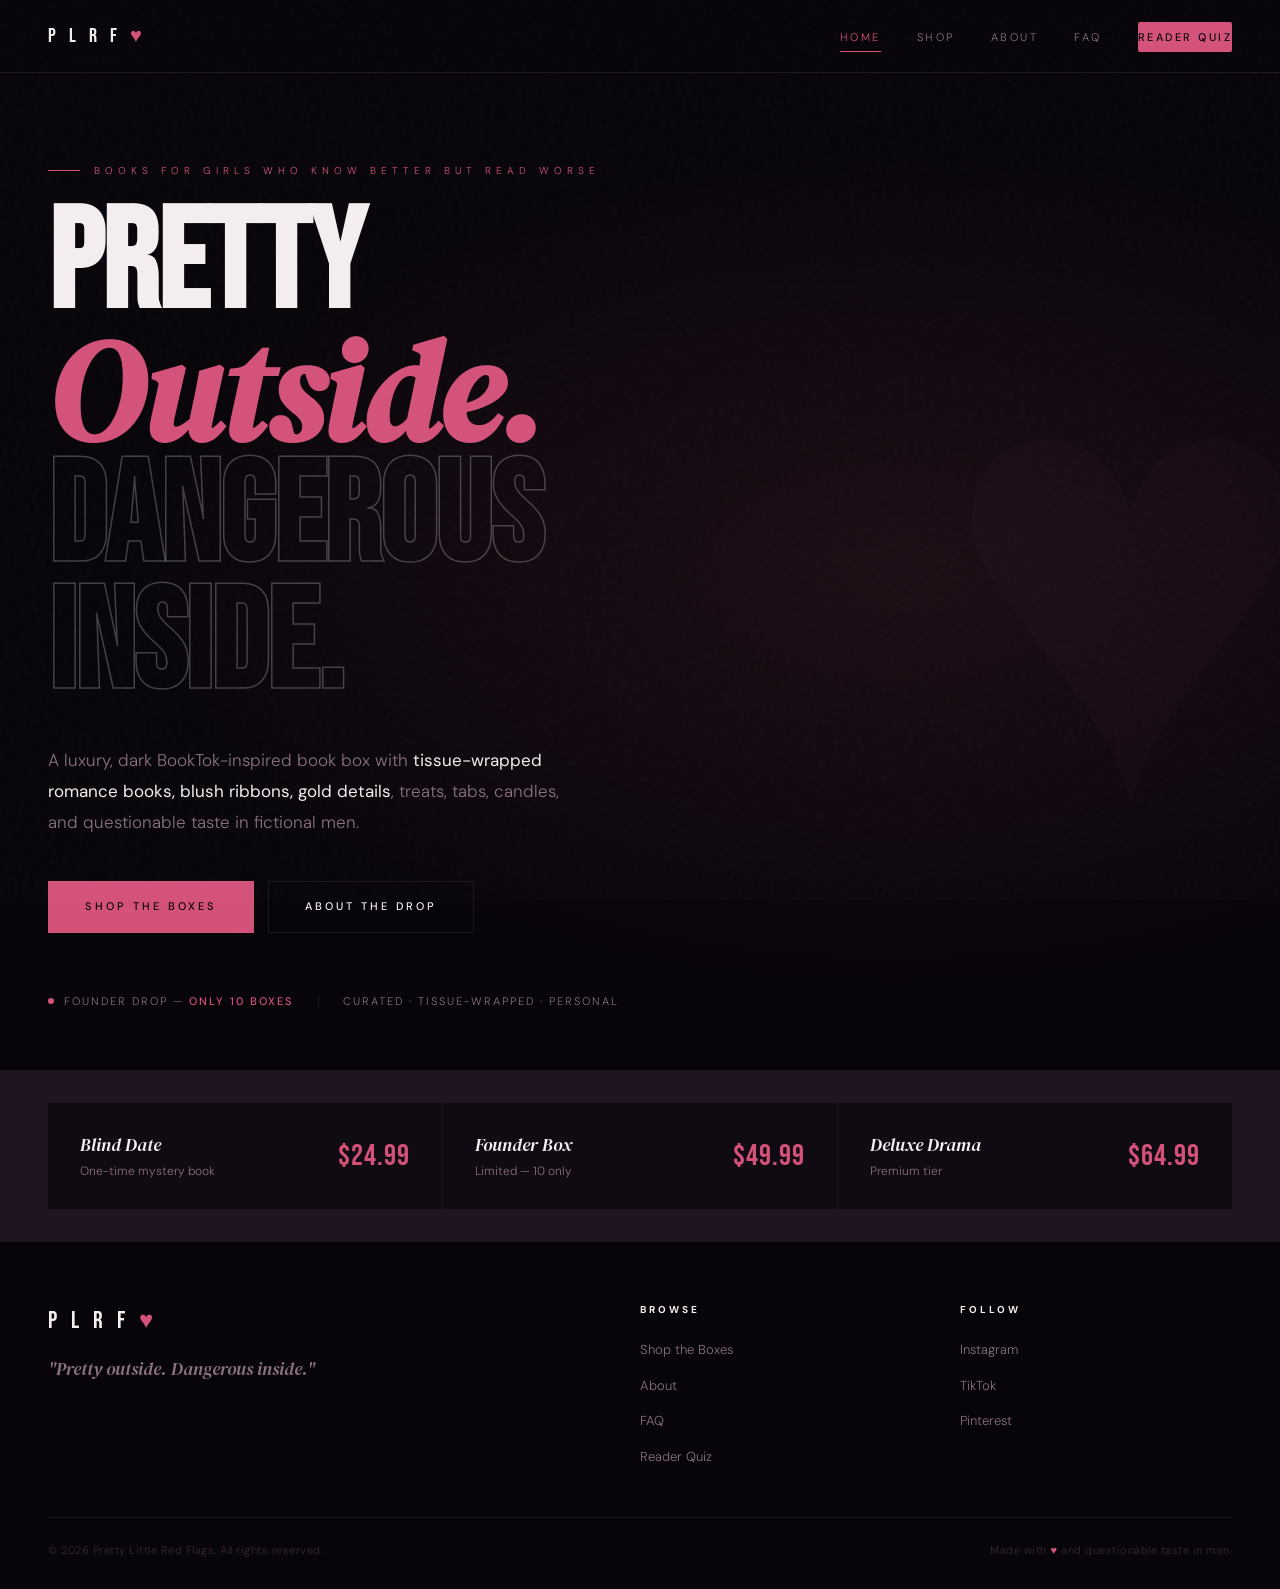
==== commit 076de138: "Add files via upload" ====
--- a/index.html
+++ b/index.html
@@ -6,942 +6,226 @@
 <title>Pretty Little Red Flags — Book Box</title>
 <link rel="preconnect" href="https://fonts.googleapis.com">
 <link href="https://fonts.googleapis.com/css2?family=Bebas+Neue&family=DM+Serif+Display:ital@0;1&family=DM+Sans:wght@300;400;500&display=swap" rel="stylesheet">
+<link rel="stylesheet" href="styles.css">
 <style>
-*,*::before,*::after{margin:0;padding:0;box-sizing:border-box;}
-:root{
-  --bg:#08050a;
-  --card:#110d14;
-  --deep:#0e0a12;
-  --rose:#d4527a;
-  --blush:#f2b8c8;
-  --gold:#c8a055;
-  --cream:#f5eef0;
-  --muted:#7a6070;
-  --border:#221828;
-}
-html{scroll-behavior:smooth;}
-body{background:var(--bg);color:var(--cream);font-family:'DM Sans',sans-serif;font-weight:300;overflow-x:hidden;cursor:none;}
-
-/* grain */
-body::before{content:'';position:fixed;inset:0;background-image:url("data:image/svg+xml,%3Csvg viewBox='0 0 256 256' xmlns='http://www.w3.org/2000/svg'%3E%3Cfilter id='n'%3E%3CfeTurbulence type='fractalNoise' baseFrequency='0.9' numOctaves='4' stitchTiles='stitch'/%3E%3C/filter%3E%3Crect width='100%25' height='100%25' filter='url(%23n)' opacity='0.03'/%3E%3C/svg%3E");pointer-events:none;z-index:9997;}
-
-/* cursor */
-.cur{position:fixed;width:10px;height:10px;background:var(--rose);border-radius:50%;pointer-events:none;z-index:9999;transform:translate(-50%,-50%);mix-blend-mode:difference;}
-.cur-ring{position:fixed;width:36px;height:36px;border:1px solid var(--rose);border-radius:50%;pointer-events:none;z-index:9998;transform:translate(-50%,-50%);opacity:0.5;transition:all 0.22s ease;}
-
-/* ── NAV ── */
-nav{position:fixed;top:0;left:0;right:0;z-index:500;padding:24px 52px;display:flex;justify-content:space-between;align-items:center;background:linear-gradient(to bottom,rgba(8,5,10,0.95),transparent);}
-.logo{font-family:'Bebas Neue',sans-serif;font-size:20px;letter-spacing:4px;color:var(--rose);}
-.nav-links{display:flex;list-style:none;gap:36px;align-items:center;}
-.nav-links a{color:var(--muted);text-decoration:none;font-size:11px;letter-spacing:2px;text-transform:uppercase;transition:color 0.3s;}
-.nav-links a:hover{color:var(--cream);}
-.nav-cta{background:var(--rose)!important;color:var(--bg)!important;padding:10px 24px;border-radius:2px;font-weight:500;transition:background 0.3s!important;}
-.nav-cta:hover{background:var(--gold)!important;}
-
-/* ── HERO ── */
-.hero{min-height:100vh;padding:0;position:relative;overflow:hidden;display:grid;grid-template-columns:1fr 1fr;}
-.hero::before{content:'';position:absolute;inset:0;background:radial-gradient(ellipse at 65% 50%,rgba(212,82,122,0.08) 0%,transparent 55%);pointer-events:none;z-index:0;}
-.hero-bg-word{position:absolute;left:-20px;top:50%;transform:translateY(-50%);font-family:'Bebas Neue',sans-serif;font-size:42vw;line-height:1;color:rgba(212,82,122,0.02);user-select:none;pointer-events:none;letter-spacing:-5px;}
-.hero-left{display:flex;flex-direction:column;justify-content:center;padding:140px 52px 80px;position:relative;z-index:2;}
-/* hero right panel */
-.hero-right-panel{position:relative;background:linear-gradient(145deg,#160a14 0%,#0e0610 100%);overflow:hidden;display:flex;align-items:center;justify-content:center;}
-.hero-right-panel::before{content:'';position:absolute;inset:0;background:radial-gradient(ellipse at 40% 50%,rgba(212,82,122,0.18) 0%,transparent 60%);}
-/* big rotating ring decoration */
-.hero-ring{position:absolute;width:500px;height:500px;border:1px solid rgba(212,82,122,0.08);border-radius:50%;top:50%;left:50%;transform:translate(-50%,-50%);animation:spin 40s linear infinite;}
-.hero-ring2{position:absolute;width:360px;height:360px;border:1px solid rgba(200,160,85,0.06);border-radius:50%;top:50%;left:50%;transform:translate(-50%,-50%);animation:spin 28s linear infinite reverse;}
-@keyframes spin{from{transform:translate(-50%,-50%) rotate(0deg);}to{transform:translate(-50%,-50%) rotate(360deg);}}
-/* box scene */
-.hero-box-scene{position:relative;z-index:2;display:flex;flex-direction:column;align-items:center;opacity:0;animation:up 1s ease 0.8s forwards;}
-.hb-lid{width:220px;height:34px;background:linear-gradient(180deg,#d4527a 0%,#8c2a48 100%);border-radius:4px 4px 0 0;display:flex;align-items:center;justify-content:center;position:relative;box-shadow:0 -6px 28px rgba(212,82,122,0.3);}
-.hb-lid-txt{font-family:'DM Serif Display',serif;font-style:italic;font-size:10px;letter-spacing:2px;color:rgba(255,255,255,0.8);}
-.hb-ribbon{position:absolute;top:-4px;left:50%;transform:translateX(-50%);width:20px;height:42px;background:var(--blush);z-index:2;border-radius:2px;}
-.hb-ribbon::before{content:'';position:absolute;top:-14px;left:50%;transform:translateX(-50%);width:44px;height:20px;border:4px solid var(--blush);border-radius:0 0 22px 22px;border-top:none;}
-.hb-body{width:220px;height:230px;background:linear-gradient(180deg,#1e0d16 0%,#130810 100%);border:1px solid rgba(212,82,122,0.2);border-top:none;border-radius:0 0 6px 6px;box-shadow:0 32px 80px rgba(0,0,0,0.7);display:flex;flex-direction:column;align-items:center;justify-content:center;gap:14px;padding:24px;}
-.hb-books{display:flex;gap:7px;align-items:flex-end;}
-.hb{border-radius:2px 5px 5px 2px;box-shadow:3px 3px 12px rgba(0,0,0,0.5);}
-.hb1{width:36px;height:96px;background:linear-gradient(180deg,#f0b8c8,#c08098);}
-.hb2{width:28px;height:82px;background:linear-gradient(180deg,#1e0a14,#100408);border:1px solid rgba(212,82,122,0.3);}
-.hb3{width:32px;height:104px;background:linear-gradient(180deg,#f5eef0,#ddd0d4);}
-.hb4{width:24px;height:74px;background:linear-gradient(180deg,#d4527a,#8a2a48);}
-.hb5{width:30px;height:90px;background:linear-gradient(180deg,#2a0d18,#160810);border:1px solid rgba(200,160,85,0.2);}
-.hb-tags{display:flex;gap:7px;flex-wrap:wrap;justify-content:center;}
-.hb-tag{background:rgba(212,82,122,0.12);border:1px solid rgba(212,82,122,0.22);padding:5px 12px;font-size:8px;letter-spacing:1px;text-transform:uppercase;color:var(--blush);}
-/* floating info cards */
-.hb-float{position:absolute;background:var(--card);border:1px solid var(--border);padding:16px 20px;z-index:3;}
-.hbf1{top:18%;right:6%;animation:bobble 5s ease-in-out 1s infinite;}
-.hbf2{bottom:22%;left:4%;animation:bobble 6s ease-in-out 1.8s infinite;}
-@keyframes bobble{0%,100%{transform:translateY(0);}50%{transform:translateY(-10px);}}
-.hbf-label{font-size:8px;letter-spacing:2px;text-transform:uppercase;color:var(--muted);margin-bottom:6px;}
-.hbf-val{font-family:'DM Serif Display',serif;font-style:italic;font-size:22px;color:var(--rose);}
-/* glow under box */
-.hb-glow{position:absolute;bottom:80px;left:50%;transform:translateX(-50%);width:200px;height:30px;background:radial-gradient(ellipse,rgba(212,82,122,0.4) 0%,transparent 70%);filter:blur(14px);z-index:1;}
-.book-hero-wrap{position:relative;z-index:2;display:flex;align-items:center;justify-content:center;width:100%;height:100%;}
-.book-svg{width:min(420px,80%);height:auto;opacity:0;animation:up 1s ease 0.8s forwards;filter:drop-shadow(0 20px 40px rgba(212,82,122,0.2));}
-.float-el{animation:svgbob 5s ease-in-out infinite;}
-.f1{animation-duration:5s;}
-.f2{animation-duration:7s;animation-delay:1s;}
-.f3{animation-duration:6s;animation-delay:2s;}
-@keyframes svgbob{0%,100%{transform:translateY(0);}50%{transform:translateY(-6px);}}
-
-.h-tag{font-size:11px;letter-spacing:5px;text-transform:uppercase;color:var(--gold);margin-bottom:28px;opacity:0;animation:up 0.8s ease 0.1s forwards;display:flex;align-items:center;gap:12px;}
-.h-tag::before{content:'';width:32px;height:1px;background:var(--gold);display:inline-block;}
-
-.h-title{font-family:'Bebas Neue',sans-serif;font-size:clamp(80px,12vw,180px);line-height:0.88;opacity:0;animation:up 0.8s ease 0.3s forwards;}
-.h-title .serif{font-family:'DM Serif Display',serif;font-style:italic;color:var(--rose);display:block;font-size:0.72em;}
-.h-title .outline{-webkit-text-stroke:2px rgba(245,238,240,0.2);color:transparent;display:block;}
-
-.h-sub{margin-top:36px;font-size:16px;line-height:1.85;color:var(--muted);max-width:480px;opacity:0;animation:up 0.8s ease 0.5s forwards;}
-.h-sub strong{color:var(--cream);font-weight:400;}
-
-.h-btns{margin-top:44px;display:flex;gap:14px;flex-wrap:wrap;opacity:0;animation:up 0.8s ease 0.7s forwards;}
-.btn-fill{background:var(--rose);color:var(--bg);padding:15px 38px;font-size:11px;letter-spacing:3px;text-transform:uppercase;text-decoration:none;font-weight:500;display:inline-block;transition:all 0.3s;border:1px solid var(--rose);}
-.btn-fill:hover{background:transparent;color:var(--rose);}
-.btn-line{border:1px solid var(--border);color:var(--muted);padding:15px 38px;font-size:11px;letter-spacing:3px;text-transform:uppercase;text-decoration:none;font-weight:400;display:inline-block;transition:all 0.3s;}
-.btn-line:hover{border-color:var(--cream);color:var(--cream);}
-
-.h-alert{margin-top:40px;display:flex;align-items:center;gap:12px;opacity:0;animation:up 0.8s ease 0.9s forwards;}
-.alert-dot{width:8px;height:8px;background:var(--rose);border-radius:50%;animation:pulse 2s ease-in-out infinite;flex-shrink:0;}
+/* ── HOME-SPECIFIC ── */
+.hero{
+  min-height:calc(100vh - 65px);
+  display:flex;
+  flex-direction:column;
+  justify-content:center;
+  padding:80px 48px 60px;
+  position:relative;
+  overflow:hidden;
+}
+.hero::before{
+  content:'';
+  position:absolute;
+  inset:0;
+  background:radial-gradient(ellipse at 70% 50%,rgba(212,82,122,0.1) 0%,transparent 60%);
+  pointer-events:none;
+}
+.hero-bg-mark{
+  position:absolute;
+  right:-40px;
+  top:50%;
+  transform:translateY(-50%);
+  font-family:'DM Serif Display',serif;
+  font-style:italic;
+  font-size:50vw;
+  line-height:1;
+  color:rgba(212,82,122,0.025);
+  user-select:none;
+  pointer-events:none;
+}
+
+.hero-inner{
+  max-width:1400px;
+  margin:0 auto;
+  width:100%;
+  position:relative;
+  z-index:1;
+}
+.hero h1{margin:0 0 36px;opacity:0;animation:up 0.9s ease 0.3s forwards;}
+.hero h1 .out{
+  -webkit-text-stroke:1.5px rgba(245,238,240,0.25);
+  color:transparent;
+  display:block;
+}
+.hero p.lead{opacity:0;animation:up 0.9s ease 0.5s forwards;font-size:17px;max-width:520px;}
+.hero-actions{
+  margin-top:44px;
+  display:flex;
+  gap:14px;
+  flex-wrap:wrap;
+  opacity:0;
+  animation:up 0.9s ease 0.7s forwards;
+}
+.hero-meta{
+  margin-top:60px;
+  display:flex;
+  align-items:center;
+  gap:24px;
+  flex-wrap:wrap;
+  opacity:0;
+  animation:up 0.9s ease 0.9s forwards;
+}
+.hero-meta-item{
+  display:flex;
+  align-items:center;
+  gap:10px;
+  font-size:11px;
+  letter-spacing:2px;
+  text-transform:uppercase;
+  color:var(--muted);
+}
+.hero-meta-item strong{color:var(--rose);font-weight:500;}
+.hero-dot{
+  width:6px;
+  height:6px;
+  background:var(--rose);
+  border-radius:50%;
+  animation:pulse 2s ease-in-out infinite;
+}
+.hero-divider{width:1px;height:14px;background:var(--border);}
+
+/* QUICK SHOP STRIP */
+.quick-shop{
+  border-top:1px solid var(--border);
+  padding:32px 48px;
+  background:var(--deep);
+  display:grid;
+  grid-template-columns:repeat(3,1fr);
+  gap:1px;
+  background:var(--border);
+}
+.qs-item{
+  background:var(--deep);
+  padding:28px 32px;
+  display:flex;
+  justify-content:space-between;
+  align-items:center;
+  gap:20px;
+  transition:background 0.3s;
+}
+.qs-item:hover{background:#180e1a;}
+.qs-info p:first-child{
+  font-family:'DM Serif Display',serif;
+  font-style:italic;
+  font-size:18px;
+  color:var(--cream);
+  margin-bottom:2px;
+}
+.qs-info p:last-child{font-size:12px;color:var(--muted);}
+.qs-price{
+  font-family:'Bebas Neue',sans-serif;
+  font-size:30px;
+  color:var(--rose);
+  letter-spacing:1px;
+}
+
+@keyframes up{from{opacity:0;transform:translateY(28px);}to{opacity:1;transform:translateY(0);}}
 @keyframes pulse{0%,100%{opacity:1;transform:scale(1);}50%{opacity:0.3;transform:scale(0.5);}}
-.alert-txt{font-size:12px;color:var(--muted);}
-.alert-txt strong{color:var(--rose);font-weight:500;}
-
-/* FLOATING STAT CARDS */
-.stat-cards{position:absolute;right:52px;bottom:80px;display:flex;flex-direction:column;gap:12px;opacity:0;animation:up 1s ease 1.1s forwards;}
-.stat-card{background:var(--card);border:1px solid var(--border);padding:18px 24px;}
-.sc-label{font-size:9px;letter-spacing:3px;text-transform:uppercase;color:var(--muted);margin-bottom:6px;}
-.sc-val{font-family:'DM Serif Display',serif;font-style:italic;font-size:26px;color:var(--rose);}
-
-/* ── MARQUEE ── */
-.mq-wrap{border-top:1px solid var(--border);border-bottom:1px solid var(--border);padding:14px 0;overflow:hidden;background:var(--card);}
-.mq-track{display:flex;animation:marquee 26s linear infinite;width:max-content;}
-.mq-item{display:flex;align-items:center;gap:40px;padding:0 40px;font-size:10px;letter-spacing:4px;text-transform:uppercase;color:var(--muted);white-space:nowrap;}
-.mq-dot{width:4px;height:4px;background:var(--rose);border-radius:50%;flex-shrink:0;}
-
-/* ── SECTION SHARED ── */
-.sec{padding:120px 52px;}
-.sec-tag{font-size:10px;letter-spacing:4px;text-transform:uppercase;color:var(--rose);margin-bottom:14px;}
-.sec-title{font-family:'Bebas Neue',sans-serif;font-size:clamp(52px,7vw,100px);line-height:0.92;}
-.sec-title em{font-family:'DM Serif Display',serif;font-style:italic;color:var(--muted);}
-.sec-head{margin-bottom:64px;}
-
-/* ── PRODUCTS ── */
-.products-sec{padding:120px 52px;background:var(--deep);border-top:1px solid var(--border);}
-.prod-grid{display:grid;grid-template-columns:repeat(3,1fr);gap:1px;background:var(--border);}
-
-.prod-card{background:var(--card);display:flex;flex-direction:column;transition:background 0.4s;}
-.prod-card:hover{background:#180e1a;}
-
-.prod-art{height:260px;position:relative;overflow:hidden;display:flex;align-items:center;justify-content:center;}
-.pa-blind{background:linear-gradient(140deg,#1a0a14 0%,#0e0408 100%);}
-.pa-founder{background:linear-gradient(140deg,#220e1a 0%,#160a12 100%);}
-.pa-deluxe{background:linear-gradient(140deg,#1a0e10 0%,#100608 100%);}
-
-/* glow */
-.pa-blind::before{content:'';position:absolute;inset:0;background:radial-gradient(ellipse at 50% 60%,rgba(212,82,122,0.1) 0%,transparent 65%);}
-.pa-founder::before{content:'';position:absolute;inset:0;background:radial-gradient(ellipse at 50% 60%,rgba(212,82,122,0.16) 0%,transparent 65%);}
-.pa-deluxe::before{content:'';position:absolute;inset:0;background:radial-gradient(ellipse at 50% 60%,rgba(200,160,85,0.1) 0%,transparent 65%);}
-
-/* big text art */
-.art-text{position:absolute;font-family:'Bebas Neue',sans-serif;font-size:100px;line-height:1;color:rgba(212,82,122,0.05);letter-spacing:-4px;user-select:none;}
-.art-center{position:relative;z-index:1;display:flex;flex-direction:column;align-items:center;gap:10px;}
-/* blind date book */
-.mystery-bk{width:80px;height:120px;background:linear-gradient(180deg,#f0b8c8,#c48098);border-radius:3px 7px 7px 3px;box-shadow:8px 8px 32px rgba(0,0,0,0.6);display:flex;align-items:center;justify-content:center;position:relative;}
-.mystery-bk::before{content:'';position:absolute;left:0;top:0;bottom:0;width:8px;background:rgba(0,0,0,0.18);border-radius:3px 0 0 3px;}
-.mystery-bk::after{content:'?';font-family:'DM Serif Display',serif;font-style:italic;font-size:48px;color:rgba(8,5,10,0.2);}
-.mystery-band{position:absolute;top:50%;transform:translateY(-50%);left:-6px;right:-6px;height:28px;background:var(--bg);display:flex;align-items:center;justify-content:center;z-index:2;}
-.mystery-band span{font-size:7px;letter-spacing:2px;color:var(--blush);text-transform:uppercase;}
-/* founder box stack */
-.book-stack{display:flex;gap:5px;align-items:flex-end;}
-.bs{border-radius:2px 4px 4px 2px;box-shadow:3px 3px 10px rgba(0,0,0,0.5);}
-.bs1{width:26px;height:76px;background:linear-gradient(180deg,#f0b8c8,#c08098);}
-.bs2{width:20px;height:64px;background:linear-gradient(180deg,#1e0a14,#100408);border:1px solid rgba(212,82,122,0.3);}
-.bs3{width:24px;height:84px;background:linear-gradient(180deg,#f5eef0,#ddd0d4);}
-.bs4{width:18px;height:58px;background:linear-gradient(180deg,#d4527a,#8a2a48);}
-.bs5{width:22px;height:72px;background:linear-gradient(180deg,#2a0d18,#160810);border:1px solid rgba(200,160,85,0.2);}
-/* deluxe */
-.deluxe-stack{display:flex;align-items:flex-end;gap:8px;}
-.dlx-book{width:52px;height:90px;background:linear-gradient(180deg,#2a0a18,#160610);border:1px solid rgba(200,160,85,0.4);border-radius:3px 6px 6px 3px;display:flex;align-items:center;justify-content:center;box-shadow:5px 5px 20px rgba(0,0,0,0.6);}
-.dlx-book span{font-family:'DM Serif Display',serif;font-style:italic;font-size:9px;color:var(--gold);text-align:center;padding:0 5px;line-height:1.4;}
-.dlx-candle{display:flex;flex-direction:column;align-items:center;gap:2px;margin-bottom:4px;}
-.dc-f{width:10px;height:16px;background:radial-gradient(ellipse at 50% 70%,#fff9c4,#ffb74d,#d4527a);border-radius:50% 50% 30% 30%;animation:flicker 1.5s ease-in-out infinite;}
-.dc-w{width:2px;height:8px;background:#555;}
-.dc-j{width:30px;height:42px;background:linear-gradient(180deg,#f5eef0,#ddd0d4);border-radius:3px 3px 6px 6px;display:flex;align-items:center;justify-content:center;box-shadow:0 4px 14px rgba(0,0,0,0.4);}
-.dc-j span{font-size:5px;font-family:'DM Serif Display',serif;font-style:italic;color:rgba(8,5,10,0.4);}
-@keyframes flicker{0%,100%{transform:scaleX(1);}50%{transform:scaleX(0.8) scaleY(1.15);}}
-
-.prod-badge{position:absolute;top:16px;left:16px;background:var(--rose);color:var(--bg);font-size:8px;font-weight:500;letter-spacing:3px;text-transform:uppercase;padding:5px 14px;}
-
-.prod-body{padding:32px 36px 40px;flex:1;display:flex;flex-direction:column;}
-.prod-type{font-size:9px;letter-spacing:3px;text-transform:uppercase;color:var(--gold);margin-bottom:10px;}
-.prod-name{font-family:'DM Serif Display',serif;font-style:italic;font-size:26px;color:var(--cream);margin-bottom:6px;line-height:1.15;}
-.prod-price{font-family:'Bebas Neue',sans-serif;font-size:36px;color:var(--rose);letter-spacing:1px;margin-bottom:20px;}
-.prod-list{list-style:none;display:flex;flex-direction:column;gap:9px;margin-bottom:28px;flex:1;}
-.prod-list li{font-size:12px;color:var(--muted);display:flex;align-items:center;gap:8px;}
-.prod-list li::before{content:'♥';color:var(--rose);font-size:9px;flex-shrink:0;}
-.prod-btn{display:block;width:100%;padding:14px;text-align:center;font-size:10px;letter-spacing:3px;text-transform:uppercase;font-family:'DM Sans',sans-serif;font-weight:500;cursor:pointer;transition:all 0.3s;border:none;text-decoration:none;}
-.pb-rose{background:var(--rose);color:var(--bg);}
-.pb-rose:hover{background:var(--gold);}
-.pb-line{border:1px solid var(--border);background:none;color:var(--muted);}
-.pb-line:hover{border-color:var(--cream);color:var(--cream);}
-.pb-gold{background:var(--gold);color:var(--bg);}
-.pb-gold:hover{background:var(--rose);}
-
-/* ── HOW IT WORKS ── */
-.how-grid{display:grid;grid-template-columns:repeat(4,1fr);gap:1px;background:var(--border);margin-top:60px;}
-.how-step{background:var(--bg);padding:48px 36px;position:relative;transition:background 0.4s;}
-.how-step:hover{background:var(--card);}
-.how-num{font-family:'Bebas Neue',sans-serif;font-size:72px;color:rgba(212,82,122,0.1);line-height:1;margin-bottom:20px;transition:color 0.4s;}
-.how-step:hover .how-num{color:rgba(212,82,122,0.2);}
-.how-title{font-family:'DM Serif Display',serif;font-style:italic;font-size:22px;color:var(--cream);margin-bottom:10px;}
-.how-desc{font-size:13px;color:var(--muted);line-height:1.7;}
-.how-arrow{position:absolute;bottom:36px;right:36px;width:36px;height:36px;border:1px solid var(--border);border-radius:50%;display:flex;align-items:center;justify-content:center;color:var(--muted);font-size:14px;transition:all 0.4s;}
-.how-step:hover .how-arrow{background:var(--rose);border-color:var(--rose);color:var(--bg);transform:rotate(45deg);}
-
-/* ── QUIZ ── */
-.quiz-sec{padding:120px 52px;background:var(--deep);border-top:1px solid var(--border);}
-.quiz-top{display:flex;justify-content:space-between;align-items:flex-end;margin-bottom:56px;gap:40px;}
-.quiz-top .sec-head{margin-bottom:0;}
-.quiz-top-note{max-width:320px;font-size:14px;color:var(--muted);line-height:1.8;text-align:right;}
-.quiz-grid{display:grid;grid-template-columns:repeat(4,1fr);gap:1px;background:var(--border);}
-.quiz-card{background:var(--card);padding:40px 32px;position:relative;transition:background 0.4s;overflow:hidden;}
-.quiz-card::after{content:'';position:absolute;bottom:0;left:0;right:0;height:2px;background:var(--rose);transform:scaleX(0);transition:transform 0.4s;transform-origin:left;}
-.quiz-card:hover{background:#180e1a;}
-.quiz-card:hover::after{transform:scaleX(1);}
-.qc-icon{font-size:28px;margin-bottom:20px;}
-.qc-name{font-family:'Bebas Neue',sans-serif;font-size:28px;letter-spacing:1px;color:var(--cream);margin-bottom:10px;line-height:1;}
-.qc-desc{font-size:13px;color:var(--muted);line-height:1.7;}
-
-/* ── STATEMENT ── */
-.statement-sec{padding:120px 52px;background:var(--rose);border-top:1px solid rgba(255,255,255,0.1);}
-.statement-grid{display:grid;grid-template-columns:1fr 1fr;gap:80px;align-items:center;}
-.statement-title{font-family:'Bebas Neue',sans-serif;font-size:clamp(60px,8vw,120px);line-height:0.88;color:var(--bg);}
-.statement-title em{font-family:'DM Serif Display',serif;font-style:italic;color:var(--cream);}
-.statement-right p{font-size:16px;line-height:1.9;color:rgba(8,5,10,0.65);margin-bottom:20px;}
-.statement-right p strong{color:var(--bg);font-weight:500;}
-.statement-cta{background:var(--bg);color:var(--cream);padding:15px 38px;font-size:11px;letter-spacing:3px;text-transform:uppercase;text-decoration:none;font-weight:500;display:inline-block;transition:all 0.3s;margin-top:8px;}
-.statement-cta:hover{background:#1a0a14;color:var(--rose);}
-.vibe-tags{display:flex;flex-wrap:wrap;gap:8px;margin-top:28px;}
-.vtag{background:rgba(8,5,10,0.12);border:1px solid rgba(8,5,10,0.14);padding:8px 16px;font-size:11px;color:rgba(8,5,10,0.6);}
-
-/* ── FAQ ── */
-.faq-sec{padding:120px 52px;border-top:1px solid var(--border);}
-.faq-inner{display:grid;grid-template-columns:1fr 1fr;gap:80px;margin-top:64px;align-items:start;}
-.faq-list{display:flex;flex-direction:column;}
-.faq-item{border-bottom:1px solid var(--border);}
-.faq-q{display:flex;justify-content:space-between;align-items:center;padding:20px 0;cursor:pointer;gap:16px;}
-.faq-q-text{font-family:'DM Serif Display',serif;font-style:italic;font-size:18px;color:var(--cream);line-height:1.3;}
-.faq-toggle{font-size:22px;color:var(--rose);flex-shrink:0;transition:transform 0.3s;line-height:1;}
-.faq-a{font-size:13px;color:var(--muted);line-height:1.8;padding-bottom:18px;display:none;}
-.faq-item.open .faq-a{display:block;}
-.faq-item.open .faq-toggle{transform:rotate(45deg);}
-.faq-box{background:var(--card);border:1px solid var(--border);padding:48px 40px;}
-.faq-box .sec-tag{margin-bottom:16px;}
-.faq-box h3{font-family:'Bebas Neue',sans-serif;font-size:48px;line-height:0.95;color:var(--cream);margin-bottom:4px;}
-.faq-box h3 em{font-family:'DM Serif Display',serif;font-style:italic;color:var(--rose);}
-.faq-box p{font-size:14px;color:var(--muted);line-height:1.8;margin:16px 0 28px;}
-.faq-box .btn-fill{display:inline-block;}
-
-/* ── CLOSING CTA ── */
-.closing{padding:160px 52px;text-align:center;position:relative;overflow:hidden;border-top:1px solid var(--border);}
-.closing::before{content:'';position:absolute;inset:0;background:radial-gradient(ellipse at 50% 100%,rgba(212,82,122,0.1) 0%,transparent 65%);}
-.closing-title{font-family:'Bebas Neue',sans-serif;font-size:clamp(72px,12vw,160px);line-height:0.88;position:relative;z-index:1;}
-.closing-title em{font-family:'DM Serif Display',serif;font-style:italic;color:var(--rose);display:block;}
-.closing-btns{margin-top:52px;display:flex;justify-content:center;gap:14px;flex-wrap:wrap;position:relative;z-index:1;}
-
-/* ── FOOTER ── */
-footer{padding:56px 52px 36px;border-top:1px solid var(--border);}
-.footer-grid{display:grid;grid-template-columns:1.5fr 1fr 1fr 1fr;gap:48px;margin-bottom:44px;}
-.footer-logo{font-family:'Bebas Neue',sans-serif;font-size:22px;letter-spacing:4px;color:var(--rose);margin-bottom:8px;}
-.footer-tagline{font-size:12px;color:var(--muted);line-height:1.8;max-width:200px;}
-.footer-col h4{font-size:9px;letter-spacing:3px;text-transform:uppercase;color:var(--cream);margin-bottom:16px;}
-.footer-col ul{list-style:none;display:flex;flex-direction:column;gap:9px;}
-.footer-col a{color:var(--muted);text-decoration:none;font-size:13px;transition:color 0.3s;}
-.footer-col a:hover{color:var(--cream);}
-.footer-bottom{display:flex;justify-content:space-between;padding-top:24px;border-top:1px solid var(--border);}
-.footer-copy,.footer-made{font-size:11px;color:#3a2030;}
-.footer-made span{color:var(--rose);}
-
-/* ── ANIMATIONS ── */
-@keyframes up{from{opacity:0;transform:translateY(28px);}to{opacity:1;transform:translateY(0);}}
-@keyframes marquee{from{transform:translateX(0);}to{transform:translateX(-50%);}}
-.reveal{opacity:0;transform:translateY(28px);transition:opacity 0.8s ease,transform 0.8s ease;}
-.reveal.visible{opacity:1;transform:translateY(0);}
-
-/* ── RESPONSIVE ── */
-/* ── MOBILE-FRIENDLY RESPONSIVE ── */
-@media(max-width:1024px){
-  .sec,.products-sec,.quiz-sec,.statement-sec,.faq-sec,.closing{padding:80px 32px;}
-  nav{padding:18px 32px;}
-}
+
 @media(max-width:900px){
-  /* show hamburger menu */
-  nav{padding:16px 20px;}
-  .nav-links{display:none;}
-  .logo{font-size:18px;}
-  /* hero stacks */
-  .hero{grid-template-columns:1fr;min-height:auto;}
-  .hero-right-panel{height:380px;min-height:380px;}
-  .hero-left{padding:110px 20px 60px;}
-  .h-title{font-size:clamp(48px,11vw,80px)!important;}
-  .h-sub{font-size:15px;max-width:100%;}
-  .h-btns{flex-direction:column;width:100%;}
-  .h-btns a{text-align:center;width:100%;padding:14px 24px;}
-  .hb-float{padding:12px 16px;}
-  .hbf1{top:14px;right:14px;}
-  .hbf2{bottom:14px;left:14px;}
-  .hbf-val{font-size:18px;}
-  /* sections */
-  .sec,.products-sec,.quiz-sec,.statement-sec,.faq-sec,.closing{padding:60px 20px;}
-  .sec-title{font-size:clamp(36px,7vw,52px)!important;}
-  /* founder section - stack the 3-col grid */
-  #founder > div:last-child{grid-template-columns:1fr!important;}
-  #founder > div:last-child > div:nth-child(2){display:none!important;}
-  #founder > div:last-child > div:first-child,
-  #founder > div:last-child > div:last-child{padding:0!important;}
-  #founder > div:last-child > div:first-child{margin-bottom:32px;}
-  #founder h2{font-size:clamp(56px,12vw,80px)!important;}
-  /* founder top label row */
-  #founder > div:first-of-type span{font-size:9px!important;letter-spacing:3px!important;}
-  /* products */
-  .prod-grid{grid-template-columns:1fr;}
-  .prod-art{height:220px;}
-  .prod-body{padding:24px 24px 32px;}
-  /* how-it-works + quiz */
-  .how-grid{grid-template-columns:1fr 1fr!important;}
-  .quiz-grid{grid-template-columns:1fr 1fr!important;}
-  .how-step,.quiz-card{padding:24px 20px!important;}
-  .how-num{font-size:36px!important;margin-bottom:14px!important;}
-  .how-title{font-size:18px;}
-  .qc-name{font-size:16px!important;}
-  /* faq */
-  .faq-inner{grid-template-columns:1fr;gap:40px;}
-  .faq-q-text{font-size:15px;}
-  .faq-box{padding:32px 28px;}
-  .faq-box h3{font-size:32px;}
-  /* closing */
-  .closing{padding:100px 20px;}
-  .closing-title{font-size:clamp(56px,14vw,90px)!important;}
-  .closing-btns{flex-direction:column;width:100%;}
-  .closing-btns a{width:100%;text-align:center;}
-  /* footer */
-  .footer-grid{grid-template-columns:1fr 1fr;gap:32px;}
-  footer{padding:40px 20px 28px;}
-  .footer-bottom{flex-direction:column;gap:10px;text-align:center;}
-  /* marquee smaller */
-  .mq-item{gap:24px;padding:0 24px;font-size:9px;letter-spacing:3px;}
-  /* stats grid inside founder */
-  #founder div[style*="repeat(3,1fr)"]{grid-template-columns:1fr 1fr 1fr!important;}
-  /* shop head stacks */
-  .shop-head{flex-direction:column;align-items:flex-start;gap:14px;}
-  .shop-head p[style*="text-align:right"]{text-align:left!important;}
-}
-@media(max-width:600px){
-  /* even tighter on phones */
-  .hero-left{padding:100px 18px 48px;}
-  .h-title{font-size:clamp(44px,12vw,64px)!important;line-height:0.9!important;}
-  .h-sub{font-size:14px;line-height:1.7;}
-  .hero-right-panel{height:320px;min-height:320px;}
-  .sec,.products-sec,.quiz-sec,.statement-sec,.faq-sec{padding:48px 18px;}
-  /* products single column */
-  .how-grid,.quiz-grid{grid-template-columns:1fr!important;}
-  .footer-grid{grid-template-columns:1fr;gap:28px;}
-  /* founder stats */
-  #founder div[style*="repeat(3,1fr)"]{grid-template-columns:1fr!important;}
-  /* hide custom cursor on touch */
-  body{cursor:auto!important;}
-  .cur,.cur-ring{display:none!important;}
-  /* big bg decoration smaller */
-  .hero-bg-word{font-size:60vw;}
-  /* tags wrap better */
-  .h-tag{flex-wrap:wrap;font-size:10px;letter-spacing:3px;}
+  .hero{padding:60px 24px 48px;min-height:auto;}
+  .hero h1{font-size:clamp(56px,13vw,90px);}
+  .hero-actions{flex-direction:column;width:100%;}
+  .hero-actions .btn{width:100%;}
+  .hero-bg-mark{font-size:90vw;opacity:0.5;}
+  .quick-shop{grid-template-columns:1fr;padding:0;}
+  .qs-item{padding:22px 24px;}
+  .qs-price{font-size:24px;}
+  .hero-meta{gap:14px;}
+  .hero-divider{display:none;}
 }
 </style>
 </head>
 <body>
 
-<div class="cur" id="cur"></div>
-<div class="cur-ring" id="curRing"></div>
-
 <!-- NAV -->
 <nav>
-  <div class="logo">PLRF</div>
-  <ul class="nav-links">
-    <li><a href="#founder">Founder Drop</a></li>
-    <li><a href="#boxes">Boxes</a></li>
-    <li><a href="https://docs.google.com/forms/d/e/1FAIpQLScLwkp5CEnkWy2M5h3ANWMDHqJUSgfdDurWJd3l76dX6Gk52w/viewform?usp=sharing&ouid=118160701780382349175" target="_blank">Quiz</a></li>
-    <li><a href="#boxes">Order</a></li>
-    <li><a href="#faq">FAQ</a></li>
-    <li><a href="#founder" class="nav-cta">Join the Drop</a></li>
+  <a href="index.html" class="logo">P L R F <span>♥</span></a>
+  <ul class="nav-links" id="navLinks">
+    <li><a href="index.html" class="active">Home</a></li>
+    <li><a href="shop.html">Shop</a></li>
+    <li><a href="about.html">About</a></li>
+    <li><a href="faq.html">FAQ</a></li>
+    <li><a href="https://docs.google.com/forms/d/e/1FAIpQLScLwkp5CEnkWy2M5h3ANWMDHqJUSgfdDurWJd3l76dX6Gk52w/viewform" target="_blank" class="nav-cta">Reader Quiz</a></li>
   </ul>
+  <div class="nav-burger" id="navBurger"><span></span><span></span><span></span></div>
 </nav>
 
+<main>
+
 <!-- HERO -->
-<section class="hero" id="home">
-  <div class="hero-bg-word">♥</div>
-
-  <!-- LEFT SIDE -->
-  <div class="hero-left">
-    <div class="h-tag">Books for girls who know better but read worse</div>
-    <h1 class="h-title">
+<section class="hero">
+  <div class="hero-bg-mark">♥</div>
+  <div class="hero-inner">
+    <div class="eyebrow">Books for girls who know better but read worse</div>
+    <h1 class="display">
       Pretty
-      <span class="serif">Outside.</span>
-      <span class="outline">Dangerous</span>
-      <span class="outline">Inside.</span>
+      <em>Outside.</em>
+      <span class="out">Dangerous</span>
+      <span class="out">Inside.</span>
     </h1>
-    <p class="h-sub">A luxury, girly, dark BookTok-inspired book box with <strong>tissue-wrapped romance books, blush ribbons, gold details</strong>, treats, tabs, candles, quote cards, and questionable taste in fictional men.</p>
-    <div class="h-btns">
-      <a href="https://buy.stripe.com/4gM8wQe2Zeoc4tBgBm0gw03" target="_blank" class="btn-fill">Reserve a Founder Box</a>
-      <a href="#boxes" class="btn-line">See the Boxes</a>
-    </div>
-    <div class="h-alert">
-      <span class="alert-dot"></span>
-      <span class="alert-txt">First drop is limited to <strong>only 10 founder boxes.</strong></span>
-    </div>
-  </div>
-
-  <!-- RIGHT SIDE -->
-  <div class="hero-right-panel">
-    <div class="hero-ring"></div>
-    <div class="hero-ring2"></div>
-
-    <svg viewBox="0 0 480 560" fill="none" xmlns="http://www.w3.org/2000/svg"
-         style="width:100%;height:100%;position:absolute;inset:0;opacity:0;animation:up 1s ease 0.7s forwards;">
-      <defs>
-        <filter id="hglow"><feGaussianBlur stdDeviation="14"/></filter>
-        <filter id="sglow"><feGaussianBlur stdDeviation="4"/></filter>
-        <filter id="tglow"><feGaussianBlur stdDeviation="2"/></filter>
-        <linearGradient id="b1g" x1="0" y1="0" x2="0" y2="1"><stop offset="0%" stop-color="#f0b8c8"/><stop offset="100%" stop-color="#c08098"/></linearGradient>
-        <linearGradient id="b2g" x1="0" y1="0" x2="0" y2="1"><stop offset="0%" stop-color="#2a0d18"/><stop offset="100%" stop-color="#160810"/></linearGradient>
-        <linearGradient id="b3g" x1="0" y1="0" x2="0" y2="1"><stop offset="0%" stop-color="#f5eef0"/><stop offset="100%" stop-color="#ddd0d4"/></linearGradient>
-        <linearGradient id="b4g" x1="0" y1="0" x2="0" y2="1"><stop offset="0%" stop-color="#d4527a"/><stop offset="100%" stop-color="#8a2a48"/></linearGradient>
-        <linearGradient id="b5g" x1="0" y1="0" x2="0" y2="1"><stop offset="0%" stop-color="#c8a055"/><stop offset="100%" stop-color="#8a6830"/></linearGradient>
-        <linearGradient id="b6g" x1="0" y1="0" x2="0" y2="1"><stop offset="0%" stop-color="#3a1428"/><stop offset="100%" stop-color="#1e0a14"/></linearGradient>
-        <radialGradient id="centerglow" cx="50%" cy="55%" r="45%">
-          <stop offset="0%" stop-color="rgba(212,82,122,0.18)"/>
-          <stop offset="100%" stop-color="rgba(212,82,122,0)"/>
-        </radialGradient>
-      </defs>
-
-      <!-- background glow pools -->
-      <ellipse cx="240" cy="400" rx="160" ry="60" fill="rgba(212,82,122,0.18)" filter="url(#hglow)"/>
-      <ellipse cx="240" cy="300" rx="200" ry="180" fill="url(#centerglow)"/>
-
-      <!-- ── UPRIGHT BOOKS (main group, center-stage) ── -->
-      <!-- book 6 — far left leaning -->
-      <g transform="rotate(-8 110 420)">
-        <rect x="72" y="190" width="42" height="230" rx="3" fill="url(#b6g)" stroke="rgba(212,82,122,0.3)" stroke-width="1"/>
-        <rect x="72" y="190" width="8" height="230" rx="3" fill="rgba(212,82,122,0.25)"/>
-        <text x="93" y="310" text-anchor="middle" font-family="Georgia,serif" font-style="italic" font-size="10" fill="rgba(242,184,200,0.5)" writing-mode="tb" letter-spacing="3">Villain Era</text>
-      </g>
-
-      <!-- book 1 — blush pink, tall -->
-      <rect x="128" y="148" width="48" height="272" rx="3" fill="url(#b1g)"/>
-      <rect x="128" y="148" width="9" height="272" rx="3" fill="rgba(0,0,0,0.12)"/>
-      <text x="152" y="290" text-anchor="middle" font-family="Georgia,serif" font-style="italic" font-size="10" fill="rgba(30,13,22,0.45)" writing-mode="tb" letter-spacing="3">Pretty Little</text>
-
-      <!-- book 2 — dark, medium -->
-      <rect x="178" y="164" width="44" height="256" rx="3" fill="url(#b2g)" stroke="rgba(212,82,122,0.4)" stroke-width="1.5"/>
-      <rect x="178" y="164" width="8" height="256" rx="3" fill="rgba(212,82,122,0.3)"/>
-      <text x="200" y="295" text-anchor="middle" font-family="Georgia,serif" font-style="italic" font-size="9" fill="rgba(212,82,122,0.6)" writing-mode="tb" letter-spacing="3">Red Flags</text>
-      <!-- small heart on spine -->
-      <text x="200" y="180" text-anchor="middle" font-size="12" fill="rgba(212,82,122,0.5)">♥</text>
-
-      <!-- book 3 — cream, tallest -->
-      <rect x="224" y="130" width="52" height="290" rx="3" fill="url(#b3g)"/>
-      <rect x="224" y="130" width="10" height="290" rx="3" fill="rgba(0,0,0,0.08)"/>
-      <text x="250" y="278" text-anchor="middle" font-family="Georgia,serif" font-style="italic" font-size="10" fill="rgba(30,13,22,0.4)" writing-mode="tb" letter-spacing="3">Dark Romance</text>
-      <!-- decorative lines on cream book -->
-      <line x1="238" y1="155" x2="270" y2="155" stroke="rgba(212,82,122,0.2)" stroke-width="1"/>
-      <line x1="238" y1="165" x2="270" y2="165" stroke="rgba(212,82,122,0.15)" stroke-width="1"/>
-      <line x1="238" y1="175" x2="270" y2="175" stroke="rgba(212,82,122,0.2)" stroke-width="1"/>
-
-      <!-- book 4 — rose, medium-tall -->
-      <rect x="278" y="158" width="46" height="262" rx="3" fill="url(#b4g)"/>
-      <rect x="278" y="158" width="9" height="262" rx="3" fill="rgba(0,0,0,0.18)"/>
-      <text x="301" y="292" text-anchor="middle" font-family="Georgia,serif" font-style="italic" font-size="9" fill="rgba(255,255,255,0.4)" writing-mode="tb" letter-spacing="3">Slow Burn</text>
-
-      <!-- book 5 — gold/amber, shorter -->
-      <rect x="326" y="178" width="40" height="242" rx="3" fill="url(#b5g)"/>
-      <rect x="326" y="178" width="8" height="242" rx="3" fill="rgba(0,0,0,0.15)"/>
-      <text x="346" y="300" text-anchor="middle" font-family="Georgia,serif" font-style="italic" font-size="9" fill="rgba(30,13,22,0.4)" writing-mode="tb" letter-spacing="3">Mafia King</text>
-
-      <!-- book 7 — far right leaning -->
-      <g transform="rotate(7 390 420)">
-        <rect x="368" y="196" width="38" height="224" rx="3" fill="url(#b2g)" stroke="rgba(200,160,85,0.3)" stroke-width="1"/>
-        <rect x="368" y="196" width="7" height="224" rx="3" fill="rgba(200,160,85,0.2)"/>
-        <text x="387" y="310" text-anchor="middle" font-family="Georgia,serif" font-style="italic" font-size="9" fill="rgba(200,160,85,0.5)" writing-mode="tb" letter-spacing="3">Obsession</text>
-      </g>
-
-      <!-- ── GROUND SHADOW ── -->
-      <ellipse cx="240" cy="424" rx="175" ry="14" fill="rgba(0,0,0,0.35)" filter="url(#sglow)"/>
-
-      <!-- ── BOOKMARK sticking out of cream book ── -->
-      <rect x="243" y="112" width="14" height="52" rx="2" fill="#d4527a"/>
-      <polygon points="243,164 250,174 257,164" fill="#d4527a"/>
-      <text x="250" y="130" text-anchor="middle" font-size="8" fill="rgba(255,255,255,0.6)">♥</text>
-
-      <!-- ── FLOATING QUOTE CARD (top right) ── -->
-      <g transform="rotate(3 360 100)">
-        <rect x="330" y="68" width="128" height="72" rx="4" fill="#1e0d16" stroke="rgba(212,82,122,0.35)" stroke-width="1"/>
-        <line x1="346" y1="88" x2="444" y2="88" stroke="rgba(242,184,200,0.2)" stroke-width="1"/>
-        <line x1="346" y1="98" x2="440" y2="98" stroke="rgba(242,184,200,0.15)" stroke-width="1"/>
-        <line x1="346" y1="108" x2="436" y2="108" stroke="rgba(242,184,200,0.2)" stroke-width="1"/>
-        <text x="346" y="82" font-family="Georgia,serif" font-style="italic" font-size="8" fill="rgba(212,82,122,0.6)">"Pretty outside.</text>
-        <text x="346" y="123" font-family="Georgia,serif" font-style="italic" font-size="7" fill="rgba(242,184,200,0.35)">— PLRF Quote Card</text>
-      </g>
-
-      <!-- ── SMALL CANDLE (bottom right) ── -->
-      <!-- glow -->
-      <ellipse cx="408" cy="350" rx="18" ry="22" fill="rgba(255,160,60,0.12)" filter="url(#tglow)"/>
-      <!-- flame -->
-      <path d="M404 336 Q405 324 408 318 Q411 324 412 336 Q410 340 408 340 Q406 340 404 336Z" fill="url(#flameh)"/>
-      <defs>
-        <radialGradient id="flameh" cx="50%" cy="80%" r="60%">
-          <stop offset="0%" stop-color="#fff9c4"/>
-          <stop offset="40%" stop-color="#ffb300"/>
-          <stop offset="100%" stop-color="#d4527a"/>
-        </radialGradient>
-      </defs>
-      <line x1="408" y1="340" x2="408" y2="348" stroke="#666" stroke-width="1.5" stroke-linecap="round"/>
-      <rect x="396" y="348" width="24" height="60" rx="5" fill="#f5eef0"/>
-      <rect x="396" y="348" width="24" height="10" rx="3" fill="rgba(0,0,0,0.05)"/>
-      <rect x="399" y="366" width="18" height="24" rx="1" fill="rgba(212,82,122,0.12)" stroke="rgba(212,82,122,0.25)" stroke-width="0.5"/>
-      <text x="408" y="378" text-anchor="middle" font-family="Georgia,serif" font-style="italic" font-size="5.5" fill="rgba(212,82,122,0.7)">PLRF</text>
-      <ellipse cx="408" cy="410" rx="14" ry="4" fill="rgba(0,0,0,0.2)" filter="url(#tglow)"/>
-
-      <!-- ── TISSUE PAPER peek (bottom left) ── -->
-      <path d="M62 390 Q78 374 95 382 Q82 396 100 408 Q80 404 62 418 Z" fill="rgba(242,184,200,0.12)" stroke="rgba(242,184,200,0.2)" stroke-width="1"/>
-      <path d="M54 405 Q72 388 90 398 Q76 414 94 426 Q72 420 54 434 Z" fill="rgba(242,184,200,0.08)" stroke="rgba(242,184,200,0.15)" stroke-width="1"/>
-
-      <!-- ── SPARKLES / STARS ── -->
-      <text x="96" y="152" font-size="14" fill="rgba(200,160,85,0.45)">✦</text>
-      <text x="400" y="186" font-size="10" fill="rgba(212,82,122,0.4)">✦</text>
-      <text x="58"  y="240" font-size="10" fill="rgba(200,160,85,0.3)">✦</text>
-      <text x="430" y="270" font-size="13" fill="rgba(242,184,200,0.3)">♥</text>
-      <text x="78"  y="360" font-size="9"  fill="rgba(212,82,122,0.3)">♥</text>
-      <text x="448" y="460" font-size="11" fill="rgba(200,160,85,0.25)">✦</text>
-    </svg>
-
-    <!-- Floating badges -->
-    <div class="hb-float hbf1">
-      <div class="hbf-label">Founder boxes</div>
-      <div class="hbf-val">Only 10</div>
-    </div>
-    <div class="hb-float hbf2">
-      <div class="hbf-label">This month</div>
-      <div class="hbf-val">Red Flag Reads</div>
-    </div>
-  </div></section>
-
-<!-- MARQUEE -->
-<div class="mq-wrap">
-  <div class="mq-track">
-    <div class="mq-item">
-      <span class="mq-dot"></span> Luxury Dark Romance Boxes
-      <span class="mq-dot"></span> Tissue-Wrapped Like a Secret
-      <span class="mq-dot"></span> Blush Ribbons & Gold Details
-      <span class="mq-dot"></span> Pretty Enough to Film
-      <span class="mq-dot"></span> Limited Founder Drop — 10 Boxes Only
-      <span class="mq-dot"></span> Curated for Your Tropes
-      <span class="mq-dot"></span> Luxury Dark Romance Boxes
-      <span class="mq-dot"></span> Tissue-Wrapped Like a Secret
-      <span class="mq-dot"></span> Blush Ribbons & Gold Details
-      <span class="mq-dot"></span> Pretty Enough to Film
-      <span class="mq-dot"></span> Limited Founder Drop — 10 Boxes Only
-      <span class="mq-dot"></span> Curated for Your Tropes
-    </div>
-  </div>
-</div>
-
-<!-- FOUNDER -->
-<section id="founder" style="border-top:1px solid var(--border);padding:100px 52px;background:var(--deep);position:relative;overflow:hidden;">
-  <!-- decorative bg text -->
-  <div style="position:absolute;top:50%;left:50%;transform:translate(-50%,-50%);font-family:'Bebas Neue',sans-serif;font-size:28vw;line-height:1;color:rgba(212,82,122,0.03);white-space:nowrap;pointer-events:none;user-select:none;letter-spacing:-4px;">PLRF</div>
-  <!-- ambient glow -->
-  <div style="position:absolute;width:600px;height:600px;border-radius:50%;background:radial-gradient(ellipse,rgba(212,82,122,0.07) 0%,transparent 70%);top:50%;left:50%;transform:translate(-50%,-50%);pointer-events:none;"></div>
-
-  <!-- top label row -->
-  <div class="reveal" style="display:flex;align-items:center;gap:16px;margin-bottom:48px;">
-    <div style="width:40px;height:1px;background:var(--rose);"></div>
-    <span style="font-size:10px;letter-spacing:5px;text-transform:uppercase;color:var(--rose);">♥ Founder Drop</span>
-    <div style="flex:1;height:1px;background:var(--border);"></div>
-    <span style="font-size:10px;letter-spacing:3px;text-transform:uppercase;color:var(--muted);">Limited to 10 boxes</span>
-    <div style="width:40px;height:1px;background:var(--border);"></div>
-  </div>
-
-  <!-- main content grid -->
-  <div class="reveal" style="display:grid;grid-template-columns:1fr 1px 1fr;gap:0;align-items:center;">
-    <!-- left: headline -->
-    <div style="padding-right:64px;">
-      <h2 style="font-family:'Bebas Neue',sans-serif;font-size:clamp(72px,9vw,130px);line-height:0.88;margin-bottom:32px;">
-        RED FLAG<br>
-        <span style="font-family:'DM Serif Display',serif;font-style:italic;color:var(--rose);">Reads</span>
-      </h2>
-      <div style="display:flex;flex-wrap:wrap;gap:10px;margin-bottom:36px;">
-        <span style="background:rgba(212,82,122,0.1);border:1px solid rgba(212,82,122,0.22);padding:9px 18px;font-size:10px;letter-spacing:2px;text-transform:uppercase;color:var(--blush);">🖤 Luxury dark romance</span>
-        <span style="background:rgba(212,82,122,0.1);border:1px solid rgba(212,82,122,0.22);padding:9px 18px;font-size:10px;letter-spacing:2px;text-transform:uppercase;color:var(--blush);">🎀 Black tissue + blush ribbon</span>
-        <span style="background:rgba(212,82,122,0.1);border:1px solid rgba(212,82,122,0.22);padding:9px 18px;font-size:10px;letter-spacing:2px;text-transform:uppercase;color:var(--blush);">📖 Curated BookTok reads</span>
-        <span style="background:rgba(212,82,122,0.1);border:1px solid rgba(212,82,122,0.22);padding:9px 18px;font-size:10px;letter-spacing:2px;text-transform:uppercase;color:var(--blush);">✨ Pretty enough to film</span>
+    <p class="lead">A luxury, dark BookTok-inspired book box with <strong>tissue-wrapped romance books, blush ribbons, gold details</strong>, treats, tabs, candles, and questionable taste in fictional men.</p>
+    <div class="hero-actions">
+      <a href="shop.html" class="btn btn-rose">Shop the Boxes</a>
+      <a href="about.html" class="btn btn-line">About the Drop</a>
+    </div>
+    <div class="hero-meta">
+      <div class="hero-meta-item">
+        <span class="hero-dot"></span>
+        <span>Founder Drop — <strong>Only 10 boxes</strong></span>
       </div>
-      <a href="#boxes" class="btn-fill">See the Boxes</a>
-    </div>
-
-    <!-- divider -->
-    <div style="background:var(--border);height:300px;"></div>
-
-    <!-- right: description + stats -->
-    <div style="padding-left:64px;">
-      <p style="font-size:16px;line-height:1.9;color:var(--muted);margin-bottom:32px;"><strong style="color:var(--cream);font-weight:400;">Only 10 boxes.</strong> One curated romance book, tissue-wrapped like a secret, with tabs, a candle or treat, an insert card, and a quote card. <strong style="color:var(--cream);font-weight:400;">A gift from your most unhinged best friend.</strong></p>
-      <!-- stats row -->
-      <div style="display:grid;grid-template-columns:repeat(3,1fr);gap:1px;background:var(--border);">
-        <div style="background:var(--card);padding:24px 20px;text-align:center;">
-          <div style="font-family:'Bebas Neue',sans-serif;font-size:40px;color:var(--rose);line-height:1;">10</div>
-          <div style="font-size:9px;letter-spacing:2px;text-transform:uppercase;color:var(--muted);margin-top:4px;">Boxes Only</div>
-        </div>
-        <div style="background:var(--card);padding:24px 20px;text-align:center;">
-          <div style="font-family:'Bebas Neue',sans-serif;font-size:40px;color:var(--rose);line-height:1;">5+</div>
-          <div style="font-size:9px;letter-spacing:2px;text-transform:uppercase;color:var(--muted);margin-top:4px;">Items Inside</div>
-        </div>
-        <div style="background:var(--card);padding:24px 20px;text-align:center;">
-          <div style="font-family:'DM Serif Display',serif;font-style:italic;font-size:28px;color:var(--rose);line-height:1.2;">$49</div>
-          <div style="font-size:9px;letter-spacing:2px;text-transform:uppercase;color:var(--muted);margin-top:4px;">Per Box</div>
-        </div>
-      </div>
-      <!-- urgency bar -->
-      <div style="margin-top:16px;background:var(--card);border:1px solid rgba(212,82,122,0.2);padding:14px 20px;display:flex;align-items:center;gap:12px;">
-        <span style="width:8px;height:8px;background:var(--rose);border-radius:50%;flex-shrink:0;animation:pulse 2s ease-in-out infinite;display:inline-block;"></span>
-        <span style="font-size:12px;color:var(--blush);">Once they're gone, they're gone — no restocks, no waitlist.</span>
-      </div>
+      <div class="hero-divider"></div>
+      <div class="hero-meta-item">Curated · Tissue-wrapped · Personal</div>
     </div>
   </div>
 </section>
 
-<!-- PRODUCTS -->
-<section class="products-sec" id="boxes" style="padding-top:64px;padding-bottom:0;">
-  <!-- inline header above grid -->
-  <div class="reveal" style="display:flex;justify-content:space-between;align-items:flex-end;margin-bottom:32px;flex-wrap:wrap;gap:16px;">
-    <div>
-      <p class="sec-tag">♥ Pick your fictional mistake</p>
-      <h2 class="sec-title" style="font-size:clamp(40px,5vw,68px);line-height:1;">The <em>Boxes</em></h2>
-    </div>
-    <p style="font-size:13px;color:var(--muted);max-width:340px;text-align:right;line-height:1.7;padding-bottom:4px;">Start with a mystery, reserve a founder box, or go full deluxe drama. Every box is curated to your taste.</p>
-  </div>
-
-  <div class="prod-grid">
-
-    <!-- Blind Date -->
-    <div class="prod-card reveal">
-      <div class="prod-art pa-blind">
-        <svg viewBox="0 0 260 220" fill="none" xmlns="http://www.w3.org/2000/svg" style="width:200px;height:auto;">
-          <!-- tissue paper wrapping -->
-          <path d="M90 50 Q130 42 170 50 L178 170 Q130 178 82 170 Z" fill="rgba(240,184,200,0.15)" stroke="rgba(240,184,200,0.3)" stroke-width="1"/>
-          <!-- book body -->
-          <rect x="88" y="52" width="84" height="114" rx="3" fill="#2a0d18" stroke="rgba(212,82,122,0.4)" stroke-width="1.5"/>
-          <!-- book spine -->
-          <rect x="88" y="52" width="10" height="114" rx="2" fill="rgba(212,82,122,0.25)"/>
-          <!-- tissue folds -->
-          <path d="M88 52 Q108 46 130 52" stroke="rgba(240,184,200,0.4)" stroke-width="1" fill="none"/>
-          <path d="M88 166 Q108 172 130 166" stroke="rgba(240,184,200,0.3)" stroke-width="1" fill="none"/>
-          <!-- big ? -->
-          <text x="130" y="124" text-anchor="middle" font-family="Georgia,serif" font-style="italic" font-size="52" fill="rgba(212,82,122,0.5)">?</text>
-          <!-- ribbon across -->
-          <rect x="82" y="100" width="96" height="18" fill="rgba(242,184,200,0.18)"/>
-          <text x="130" y="113" text-anchor="middle" font-family="Arial,sans-serif" font-size="7" letter-spacing="2" fill="rgba(242,184,200,0.7)" text-transform="uppercase">TROPE INSIDE ♥</text>
-          <!-- bow -->
-          <path d="M118 100 Q108 88 118 84 Q128 92 130 100" fill="none" stroke="rgba(242,184,200,0.6)" stroke-width="2.5"/>
-          <path d="M142 100 Q152 88 142 84 Q132 92 130 100" fill="none" stroke="rgba(242,184,200,0.6)" stroke-width="2.5"/>
-          <circle cx="130" cy="100" r="4" fill="rgba(242,184,200,0.6)"/>
-          <!-- glow -->
-          <ellipse cx="130" cy="185" rx="55" ry="10" fill="rgba(212,82,122,0.15)" filter="url(#g1)"/>
-          <defs><filter id="g1"><feGaussianBlur stdDeviation="5"/></filter></defs>
-        </svg>
-      </div>
-      <div class="prod-body">
-        <p class="prod-type">♥ One-time mystery book</p>
-        <div class="prod-name">Blind Date With a Red Flag</div>
-        <div class="prod-price">$24.99</div>
-        <ul class="prod-list">
-          <li>1 mystery paperback, tissue-wrapped</li>
-          <li>Trope label (no spoilers)</li>
-          <li>Bookmark</li>
-          <li>Mini quote card + sticker seal</li>
-        </ul>
-        <button class="prod-btn pb-line" onclick="window.open('https://buy.stripe.com/9B6dRa2kh3Jy5xFacY0gw01','_blank')">Buy Blind Date Box</button>
-      </div>
-    </div>
-
-    <!-- Founder Box -->
-    <div class="prod-card reveal" style="transition-delay:0.12s">
-      <div class="prod-art pa-founder" style="position:relative;">
-        <svg viewBox="0 0 260 220" fill="none" xmlns="http://www.w3.org/2000/svg" style="width:220px;height:auto;">
-          <defs>
-            <filter id="gf"><feGaussianBlur stdDeviation="7"/></filter>
-            <filter id="sf"><feGaussianBlur stdDeviation="2"/></filter>
-          </defs>
-
-          <!-- glow base -->
-          <ellipse cx="130" cy="195" rx="70" ry="12" fill="rgba(212,82,122,0.2)" filter="url(#gf)"/>
-
-          <!-- ── RED FLAG ── -->
-          <!-- flag pole -->
-          <line x1="82" y1="42" x2="82" y2="185" stroke="#c8a055" stroke-width="3.5" stroke-linecap="round"/>
-          <!-- pole base -->
-          <ellipse cx="82" cy="187" rx="10" ry="4" fill="rgba(200,160,85,0.3)"/>
-          <rect x="74" y="183" width="16" height="6" rx="3" fill="#c8a055" opacity="0.7"/>
-
-          <!-- flag fabric with wave -->
-          <path d="M82 42 L82 108 Q128 118 158 100 Q168 90 158 78 Q148 66 128 68 Q108 60 82 42Z" fill="#d4527a"/>
-          <!-- flag shading/depth -->
-          <path d="M82 42 Q102 58 122 56 Q142 54 158 66 Q150 58 130 56 Q110 54 82 42Z" fill="rgba(255,255,255,0.08)"/>
-          <path d="M82 80 Q110 86 140 82 Q155 86 158 94 Q148 98 120 96 Q100 98 82 108Z" fill="rgba(0,0,0,0.1)"/>
-          <!-- flag wave lines for texture -->
-          <path d="M92 58 Q118 65 145 58" stroke="rgba(255,255,255,0.08)" stroke-width="1" fill="none"/>
-          <path d="M90 72 Q116 80 148 72" stroke="rgba(255,255,255,0.07)" stroke-width="1" fill="none"/>
-          <path d="M88 86 Q114 94 150 88" stroke="rgba(255,255,255,0.06)" stroke-width="1" fill="none"/>
-          <!-- heart on flag -->
-          <text x="118" y="84" text-anchor="middle" font-size="22" fill="rgba(255,255,255,0.35)">♥</text>
-
-          <!-- ── BOOKMARK ── -->
-          <!-- bookmark body -->
-          <rect x="148" y="52" width="32" height="110" rx="3" fill="#f5eef0"/>
-          <!-- bookmark point at bottom -->
-          <polygon points="148,162 164,178 180,162" fill="#f5eef0"/>
-          <!-- bookmark spine accent -->
-          <rect x="148" y="52" width="5" height="110" rx="2" fill="rgba(212,82,122,0.3)"/>
-          <!-- bookmark ribbon top -->
-          <rect x="155" y="44" width="18" height="14" rx="2" fill="#d4527a"/>
-          <!-- bookmark inner design -->
-          <line x1="158" y1="72" x2="174" y2="72" stroke="rgba(212,82,122,0.25)" stroke-width="1.5" stroke-linecap="round"/>
-          <line x1="156" y1="82" x2="174" y2="82" stroke="rgba(212,82,122,0.18)" stroke-width="1.5" stroke-linecap="round"/>
-          <line x1="156" y1="92" x2="174" y2="92" stroke="rgba(212,82,122,0.25)" stroke-width="1.5" stroke-linecap="round"/>
-          <line x1="156" y1="102" x2="174" y2="102" stroke="rgba(212,82,122,0.18)" stroke-width="1.5" stroke-linecap="round"/>
-          <line x1="156" y1="112" x2="174" y2="112" stroke="rgba(212,82,122,0.25)" stroke-width="1.5" stroke-linecap="round"/>
-          <!-- bookmark heart -->
-          <text x="164" y="135" text-anchor="middle" font-size="16" fill="rgba(212,82,122,0.5)">♥</text>
-          <!-- PLRF text on bookmark -->
-          <text x="164" y="155" text-anchor="middle" font-family="Georgia,serif" font-style="italic" font-size="7" fill="rgba(30,13,22,0.4)" letter-spacing="1">PLRF</text>
-
-          <!-- decorative sparkles -->
-          <text x="46" y="68" font-size="11" fill="rgba(200,160,85,0.45)">✦</text>
-          <text x="196" y="52" font-size="9" fill="rgba(212,82,122,0.35)">✦</text>
-          <text x="60" y="148" font-size="8" fill="rgba(200,160,85,0.3)">✦</text>
-          <text x="200" y="140" font-size="10" fill="rgba(242,184,200,0.4)">♥</text>
-        </svg>
-                <div class="prod-badge">Limited — 10 Only</div>
-      </div>
-      <div class="prod-body">
-        <p class="prod-type">♥ Founder Drop</p>
-        <div class="prod-name">Pretty Little Red Flags Box</div>
-        <div class="prod-price">$49.99</div>
-        <ul class="prod-list">
-          <li>1 curated romance book</li>
-          <li>Tabs + bookmark</li>
-          <li>Candle or treat</li>
-          <li>Luxury insert card</li>
-          <li>Themed packaging</li>
-        </ul>
-        <button class="prod-btn pb-rose" onclick="window.open('https://buy.stripe.com/4gM8wQe2Zeoc4tBgBm0gw03','_blank')">Reserve Founder Box</button>
-      </div>
-    </div>
-
-    <!-- Deluxe -->
-    <div class="prod-card reveal" style="transition-delay:0.24s">
-      <div class="prod-art pa-deluxe">
-        <svg viewBox="0 0 260 220" fill="none" xmlns="http://www.w3.org/2000/svg" style="width:210px;height:auto;">
-          <defs>
-            <filter id="g3"><feGaussianBlur stdDeviation="6"/></filter>
-            <filter id="flame"><feGaussianBlur stdDeviation="1.5"/></filter>
-          </defs>
-          <!-- stacked books -->
-          <!-- bottom book (largest) -->
-          <rect x="62" y="138" width="110" height="22" rx="3" fill="#f0b8c8"/>
-          <rect x="62" y="138" width="14" height="22" rx="3" fill="rgba(0,0,0,0.15)"/>
-          <text x="119" y="153" text-anchor="middle" font-family="Georgia,serif" font-style="italic" font-size="8" fill="rgba(30,13,22,0.6)">Dark Romance</text>
-          <!-- middle book -->
-          <rect x="68" y="114" width="100" height="28" rx="3" fill="#2a0d18" stroke="rgba(200,160,85,0.5)" stroke-width="1.5"/>
-          <rect x="68" y="114" width="12" height="28" rx="3" fill="rgba(200,160,85,0.3)"/>
-          <text x="120" y="131" text-anchor="middle" font-family="Georgia,serif" font-style="italic" font-size="8" fill="rgba(200,160,85,0.7)">Villain Era</text>
-          <!-- top book -->
-          <rect x="74" y="92" width="90" height="26" rx="3" fill="#f5eef0"/>
-          <rect x="74" y="92" width="11" height="26" rx="3" fill="rgba(0,0,0,0.1)"/>
-          <text x="121" y="108" text-anchor="middle" font-family="Georgia,serif" font-style="italic" font-size="8" fill="rgba(30,13,22,0.5)">Red Flag Reads</text>
-          <!-- candle to the right -->
-          <!-- flame glow -->
-          <ellipse cx="188" cy="72" rx="8" ry="10" fill="rgba(255,160,60,0.25)" filter="url(#flame)"/>
-          <!-- flame -->
-          <path d="M184 78 Q185 68 188 62 Q191 68 192 78 Q190 82 188 82 Q186 82 184 78Z" fill="url(#flameGrad)"/>
-          <defs>
-            <radialGradient id="flameGrad" cx="50%" cy="80%" r="60%">
-              <stop offset="0%" stop-color="#fff9c4"/>
-              <stop offset="50%" stop-color="#ffb300"/>
-              <stop offset="100%" stop-color="#d4527a"/>
-            </radialGradient>
-          </defs>
-          <!-- wick -->
-          <line x1="188" y1="82" x2="188" y2="90" stroke="#555" stroke-width="1.5" stroke-linecap="round"/>
-          <!-- candle body -->
-          <rect x="178" y="90" width="20" height="70" rx="4" fill="#f5eef0"/>
-          <rect x="178" y="90" width="20" height="10" rx="2" fill="rgba(0,0,0,0.06)"/>
-          <!-- candle label -->
-          <rect x="180" y="112" width="16" height="26" rx="1" fill="rgba(212,82,122,0.15)" stroke="rgba(212,82,122,0.3)" stroke-width="0.5"/>
-          <text x="188" y="122" text-anchor="middle" font-family="Georgia,serif" font-style="italic" font-size="5.5" fill="rgba(212,82,122,0.8)">PLRF</text>
-          <!-- wax drip -->
-          <path d="M178 100 Q175 106 176 112" stroke="rgba(245,238,240,0.5)" stroke-width="2" fill="none" stroke-linecap="round"/>
-          <!-- gold star accents -->
-          <text x="68" y="82" font-size="11" fill="rgba(200,160,85,0.4)">✦</text>
-          <text x="172" y="172" font-size="9" fill="rgba(200,160,85,0.3)">✦</text>
-          <!-- glow under -->
-          <ellipse cx="130" cy="172" rx="70" ry="10" fill="rgba(212,82,122,0.15)" filter="url(#g3)"/>
-        </svg>
-      </div>
-      <div class="prod-body">
-        <p class="prod-type">♥ Premium box</p>
-        <div class="prod-name">Deluxe Drama Box</div>
-        <div class="prod-price">$64.99+</div>
-        <ul class="prod-list">
-          <li>Premium candle</li>
-          <li>Extra goodies</li>
-          <li>Collectible item</li>
-          <li>Upgraded packaging</li>
-        </ul>
-        <button class="prod-btn pb-gold" onclick="window.open('https://buy.stripe.com/6oU5kE6Axbc01hp1Gs0gw02','_blank')">Buy Deluxe Drama Box</button>
-      </div>
-    </div>
-
-  </div>
-</section>
-
-<!-- HOW IT WORKS + QUIZ COMBINED -->
-<section class="sec" style="border-top:1px solid var(--border);padding:80px 52px;">
-  <div class="reveal" style="display:flex;justify-content:space-between;align-items:flex-end;flex-wrap:wrap;gap:24px;margin-bottom:52px;">
-    <div>
-      <p class="sec-tag">♥ How It Works</p>
-      <h2 class="sec-title" style="font-size:clamp(40px,5vw,72px);">Simple as a <em>situationship.</em></h2>
-    </div>
-    <p style="font-size:13px;color:var(--muted);max-width:300px;text-align:right;line-height:1.7;">Tell us your vibe — we curate accordingly. Content notes build trust.</p>
-  </div>
-
-  <!-- Steps row -->
-  <div style="display:grid;grid-template-columns:repeat(4,1fr);gap:1px;background:var(--border);margin-bottom:1px;" class="reveal">
-    <div class="how-step" style="padding:28px 28px 36px;">
-      <div class="how-num" style="font-size:48px;">01</div>
-      <div class="how-title">Choose your box</div>
-      <p class="how-desc">Pick from the mystery surprise, founder box, or Deluxe Drama. Checkout via Stripe.</p>
-    </div>
-    <div class="how-step" style="padding:28px 28px 36px;">
-      <div class="how-num" style="font-size:48px;">02</div>
-      <div class="how-title">Take the quiz</div>
-      <p class="how-desc">Tell us your spice level, tropes, and hard no's in the Reader Questionnaire.</p>
-      <a href="https://docs.google.com/forms/d/e/1FAIpQLScLwkp5CEnkWy2M5h3ANWMDHqJUSgfdDurWJd3l76dX6Gk52w/viewform?usp=sharing&ouid=118160701780382349175" target="_blank" style="display:inline-block;margin-top:14px;font-size:9px;letter-spacing:2px;text-transform:uppercase;color:var(--rose);border-bottom:1px solid rgba(212,82,122,0.3);padding-bottom:2px;text-decoration:none;">Take the Quiz →</a>
-    </div>
-    <div class="how-step" style="padding:28px 28px 36px;">
-      <div class="how-num" style="font-size:48px;">03</div>
-      <div class="how-title">We curate</div>
-      <p class="how-desc">We handpick your book and goodies to match your style. Every box is personal.</p>
-    </div>
-    <div class="how-step" style="padding:28px 28px 36px;">
-      <div class="how-num" style="font-size:48px;">04</div>
-      <div class="how-title">It ships to you</div>
-      <p class="how-desc">Tissue-wrapped, ribbon-tied, and shipped with questionable taste.</p>
-    </div>
-  </div>
-
-  <!-- Quiz vibes row -->
-  <div style="display:grid;grid-template-columns:repeat(4,1fr);gap:1px;background:var(--border);" class="reveal">
-    <div class="quiz-card" style="padding:28px;">
-      <div class="qc-icon" style="font-size:22px;margin-bottom:12px;">🌸</div>
-      <div class="qc-name" style="font-size:20px;margin-bottom:8px;">PRETTY SAFE RED FLAGS</div>
-      <p class="qc-desc">Popular romance, low trauma, crowd-friendly picks.</p>
-    </div>
-    <div class="quiz-card" style="padding:28px;">
-      <div class="qc-icon" style="font-size:22px;margin-bottom:12px;">🖤</div>
-      <div class="qc-name" style="font-size:20px;margin-bottom:8px;">DARK & DRAMATIC</div>
-      <p class="qc-desc">Morally gray men, obsession, mafia, higher tension.</p>
-    </div>
-    <div class="quiz-card" style="padding:28px;">
-      <div class="qc-icon" style="font-size:22px;margin-bottom:12px;">🔥</div>
-      <div class="qc-name" style="font-size:20px;margin-bottom:8px;">SPICY BUT SOFT</div>
-      <p class="qc-desc">Hot romance with emotional connection and HEA energy.</p>
-    </div>
-    <div class="quiz-card" style="padding:28px;">
-      <div class="qc-icon" style="font-size:22px;margin-bottom:12px;">📱</div>
-      <div class="qc-name" style="font-size:20px;margin-bottom:8px;">UNHINGED BOOKTOK</div>
-      <p class="qc-desc">Viral, intense, polarizing. You've seen it. You want it.</p>
-    </div>
-  </div>
-</section>
-
-<!-- FAQ -->
-<section class="faq-sec" id="faq">
-  <div class="sec-head reveal">
-    <p class="sec-tag">♥ FAQ</p>
-    <h2 class="sec-title">Tiny details.<br><em>Big red flag energy.</em></h2>
-  </div>
-  <div class="faq-inner">
-    <div class="faq-list reveal">
-      <div class="faq-item">
-        <div class="faq-q" onclick="toggleFaq(this)"><span class="faq-q-text">How does ordering work?</span><span class="faq-toggle">+</span></div>
-        <p class="faq-a">After checkout, you'll be directed to our Reader Questionnaire so we can learn your preferences and curate your box with care.</p>
-      </div>
-      <div class="faq-item">
-        <div class="faq-q" onclick="toggleFaq(this)"><span class="faq-q-text">Is this a subscription?</span><span class="faq-toggle">+</span></div>
-        <p class="faq-a">We're starting with a limited 10-box Founder Drop. Monthly subscriptions may open after the first drop sells out.</p>
-      </div>
-      <div class="faq-item">
-        <div class="faq-q" onclick="toggleFaq(this)"><span class="faq-q-text">Can I choose my spice level?</span><span class="faq-toggle">+</span></div>
-        <p class="faq-a">Yes. The Reader Questionnaire lets you share your spice level, hard no topics, favorite tropes, reading style, and aesthetic preferences.</p>
-      </div>
-      <div class="faq-item">
-        <div class="faq-q" onclick="toggleFaq(this)"><span class="faq-q-text">What about snacks or treats?</span><span class="faq-toggle">+</span></div>
-        <p class="faq-a">We collect allergy and sensitivity notes in the Reader Questionnaire. Sealed treats are used whenever possible.</p>
-      </div>
-      <div class="faq-item">
-        <div class="faq-q" onclick="toggleFaq(this)"><span class="faq-q-text">When does my box ship?</span><span class="faq-toggle">+</span></div>
-        <p class="faq-a">Boxes are curated and packed once your questionnaire is complete. You'll get a shipping notification as soon as your box is on its way.</p>
-      </div>
-    </div>
-
-    <div class="faq-box reveal">
-      <p class="sec-tag">♥ Ready?</p>
-      <h3>YOUR NEXT<br><em>fictional mistake</em><br>SHIPS SOON.</h3>
-      <p>Launch small, make it gorgeous, film the packing, sell out the 10 — then turn it into the subscription everybody wishes they joined first.</p>
-      <a href="#boxes" class="btn-fill">Choose a Box ♥</a>
-    </div>
-  </div>
-</section>
-
-<!-- CLOSING CTA -->
-<section class="closing">
-  <h2 class="closing-title reveal">
-    PRETTY<br>OUTSIDE.<br><em>Dangerous inside.</em>
-  </h2>
-  <div class="closing-btns reveal">
-    <a href="https://buy.stripe.com/4gM8wQe2Zeoc4tBgBm0gw03" target="_blank" class="btn-fill">Reserve a Founder Box</a>
-    <a href="#boxes" class="btn-line">See All Boxes</a>
-  </div>
-</section>
+<!-- QUICK SHOP STRIP -->
+<div class="quick-shop">
+  <a href="shop.html" class="qs-item">
+    <div class="qs-info">
+      <p>Blind Date</p>
+      <p>One-time mystery book</p>
+    </div>
+    <div class="qs-price">$24.99</div>
+  </a>
+  <a href="shop.html" class="qs-item">
+    <div class="qs-info">
+      <p>Founder Box</p>
+      <p>Limited — 10 only</p>
+    </div>
+    <div class="qs-price">$49.99</div>
+  </a>
+  <a href="shop.html" class="qs-item">
+    <div class="qs-info">
+      <p>Deluxe Drama</p>
+      <p>Premium tier</p>
+    </div>
+    <div class="qs-price">$64.99</div>
+  </a>
+</div>
+
+</main>
 
 <!-- FOOTER -->
 <footer>
-  <div class="footer-grid">
+  <div class="footer-top">
     <div>
-      <div class="footer-logo">PLRF</div>
-      <p class="footer-tagline">Pretty outside. Dangerous inside. Books for girls who know better but read worse.</p>
+      <div class="footer-logo">P L R F <span>♥</span></div>
+      <p class="footer-tag">"Pretty outside. Dangerous inside."</p>
     </div>
     <div class="footer-col">
-      <h4>Shop</h4>
+      <h4>Browse</h4>
       <ul>
-        <li><a href="#boxes">Blind Date Box — $24.99</a></li>
-        <li><a href="#boxes">Founder Box — $49.99</a></li>
-        <li><a href="#boxes">Deluxe Drama — $64.99+</a></li>
-      </ul>
-    </div>
-    <div class="footer-col">
-      <h4>Explore</h4>
-      <ul>
-        <li><a href="https://docs.google.com/forms/d/e/1FAIpQLScLwkp5CEnkWy2M5h3ANWMDHqJUSgfdDurWJd3l76dX6Gk52w/viewform?usp=sharing&ouid=118160701780382349175" target="_blank">Reader Quiz</a></li>
-        <li><a href="#founder">About PLRF</a></li>
-        <li><a href="#faq">FAQ</a></li>
+        <li><a href="shop.html">Shop the Boxes</a></li>
+        <li><a href="about.html">About</a></li>
+        <li><a href="faq.html">FAQ</a></li>
+        <li><a href="https://docs.google.com/forms/d/e/1FAIpQLScLwkp5CEnkWy2M5h3ANWMDHqJUSgfdDurWJd3l76dX6Gk52w/viewform" target="_blank">Reader Quiz</a></li>
       </ul>
     </div>
     <div class="footer-col">
@@ -954,44 +238,18 @@
     </div>
   </div>
   <div class="footer-bottom">
-    <p class="footer-copy">© 2026 Pretty Little Red Flags. All rights reserved.</p>
-    <p class="footer-made">Made with <span>♥</span> and questionable taste in men.</p>
+    <p>© 2026 Pretty Little Red Flags. All rights reserved.</p>
+    <p>Made with <span class="rose">♥</span> and questionable taste in men.</p>
   </div>
 </footer>
 
 <script>
-  // Custom cursor
-  const cur = document.getElementById('cur');
-  const ring = document.getElementById('curRing');
-  let mx=0,my=0,rx=0,ry=0;
-  document.addEventListener('mousemove',e=>{mx=e.clientX;my=e.clientY;cur.style.left=mx+'px';cur.style.top=my+'px';});
-  (function tick(){rx+=(mx-rx)*0.12;ry+=(my-ry)*0.12;ring.style.left=rx+'px';ring.style.top=ry+'px';requestAnimationFrame(tick);})();
-  document.querySelectorAll('a,button').forEach(el=>{
-    el.addEventListener('mouseenter',()=>{cur.style.transform='translate(-50%,-50%) scale(2.5)';ring.style.opacity='0.2';});
-    el.addEventListener('mouseleave',()=>{cur.style.transform='translate(-50%,-50%) scale(1)';ring.style.opacity='0.5';});
+  const burger = document.getElementById('navBurger');
+  const links = document.getElementById('navLinks');
+  burger?.addEventListener('click', () => {
+    burger.classList.toggle('open');
+    links.classList.toggle('open');
   });
-
-  // Reveal
-  const obs = new IntersectionObserver(entries=>{
-    entries.forEach(e=>{if(e.isIntersecting){e.target.classList.add('visible');obs.unobserve(e.target);}});
-  },{threshold:0.1});
-  document.querySelectorAll('.reveal').forEach(r=>obs.observe(r));
-
-  // FAQ
-  function toggleFaq(el){
-    const item=el.parentElement;
-    const wasOpen=item.classList.contains('open');
-    document.querySelectorAll('.faq-item').forEach(i=>i.classList.remove('open'));
-    if(!wasOpen)item.classList.add('open');
-  }
-
-  // Cart
-  function cartClick(btn,name){
-    const orig=btn.textContent;
-    btn.textContent='✓ Added — checkout via Stripe';
-    btn.style.background='var(--gold)';btn.style.color='var(--bg)';btn.style.borderColor='var(--gold)';
-    setTimeout(()=>{btn.textContent=orig;btn.style.background='';btn.style.color='';btn.style.borderColor='';},2200);
-  }
 </script>
 </body>
 </html>
--- a/styles.css
+++ b/styles.css
@@ -0,0 +1,268 @@
+/* ════════════════════════════════════════════════
+   PRETTY LITTLE RED FLAGS — Shared Design System
+   ════════════════════════════════════════════════ */
+
+*,*::before,*::after{margin:0;padding:0;box-sizing:border-box;}
+:root{
+  --black:#08050a;
+  --deep:#100a12;
+  --rose:#d4527a;
+  --hot:#e8688a;
+  --blush:#f2b8c8;
+  --gold:#c8a055;
+  --cream:#f5eef0;
+  --muted:#8a7080;
+  --border:#1f1520;
+  --card:#120c14;
+}
+html{scroll-behavior:smooth;}
+body{
+  background:var(--black);
+  color:var(--cream);
+  font-family:'DM Sans',sans-serif;
+  font-weight:300;
+  overflow-x:hidden;
+  line-height:1.6;
+  min-height:100vh;
+  display:flex;
+  flex-direction:column;
+}
+
+/* grain */
+body::after{
+  content:'';
+  position:fixed;
+  inset:0;
+  background-image:url("data:image/svg+xml,%3Csvg viewBox='0 0 200 200' xmlns='http://www.w3.org/2000/svg'%3E%3Cfilter id='n'%3E%3CfeTurbulence type='fractalNoise' baseFrequency='0.85' numOctaves='4' stitchTiles='stitch'/%3E%3C/filter%3E%3Crect width='100%25' height='100%25' filter='url(%23n)' opacity='0.025'/%3E%3C/svg%3E");
+  pointer-events:none;
+  z-index:9999;
+}
+
+a{color:inherit;text-decoration:none;}
+
+/* ── NAV ── */
+nav{
+  position:sticky;
+  top:0;
+  z-index:500;
+  padding:20px 48px;
+  display:flex;
+  justify-content:space-between;
+  align-items:center;
+  background:rgba(8,5,10,0.92);
+  backdrop-filter:blur(12px);
+  border-bottom:1px solid var(--border);
+}
+.logo{
+  font-family:'Bebas Neue',sans-serif;
+  font-size:20px;
+  letter-spacing:5px;
+  color:var(--cream);
+}
+.logo span{color:var(--rose);}
+.nav-links{
+  display:flex;
+  list-style:none;
+  gap:36px;
+  align-items:center;
+}
+.nav-links a{
+  font-size:11px;
+  letter-spacing:2.5px;
+  text-transform:uppercase;
+  color:var(--muted);
+  transition:color 0.3s;
+  position:relative;
+  padding:8px 0;
+}
+.nav-links a:hover{color:var(--cream);}
+.nav-links a.active{color:var(--rose);}
+.nav-links a.active::after{
+  content:'';
+  position:absolute;
+  bottom:0;
+  left:0;
+  right:0;
+  height:1px;
+  background:var(--rose);
+}
+.nav-cta{
+  background:var(--rose);
+  color:var(--black)!important;
+  padding:11px 24px;
+  font-weight:500;
+  border-radius:2px;
+  transition:background 0.3s;
+}
+.nav-cta:hover{background:var(--hot);}
+.nav-burger{display:none;flex-direction:column;gap:5px;cursor:pointer;padding:8px;}
+.nav-burger span{width:24px;height:1.5px;background:var(--cream);transition:all 0.3s;}
+
+/* main */
+main{flex:1;}
+
+/* ── BUTTONS ── */
+.btn{
+  display:inline-block;
+  padding:16px 36px;
+  font-size:11px;
+  letter-spacing:3px;
+  text-transform:uppercase;
+  font-weight:500;
+  transition:all 0.3s;
+  cursor:pointer;
+  border:1.5px solid;
+  font-family:'DM Sans',sans-serif;
+  text-align:center;
+}
+.btn-rose{background:var(--rose);color:var(--black);border-color:var(--rose);}
+.btn-rose:hover{background:transparent;color:var(--rose);}
+.btn-line{background:transparent;color:var(--cream);border-color:var(--border);}
+.btn-line:hover{border-color:var(--cream);}
+.btn-gold{background:var(--gold);color:var(--black);border-color:var(--gold);}
+.btn-gold:hover{background:transparent;color:var(--gold);}
+
+/* ── SECTION & TYPE ── */
+.eyebrow{
+  font-size:10px;
+  letter-spacing:5px;
+  text-transform:uppercase;
+  color:var(--rose);
+  display:inline-flex;
+  align-items:center;
+  gap:14px;
+  margin-bottom:24px;
+}
+.eyebrow::before{
+  content:'';
+  width:32px;
+  height:1px;
+  background:var(--rose);
+  display:inline-block;
+}
+h1.display{
+  font-family:'Bebas Neue',sans-serif;
+  font-size:clamp(60px,11vw,180px);
+  line-height:0.9;
+  letter-spacing:-1px;
+}
+h1.display em{
+  font-family:'DM Serif Display',serif;
+  font-style:italic;
+  color:var(--rose);
+  display:block;
+}
+h2.title{
+  font-family:'Bebas Neue',sans-serif;
+  font-size:clamp(40px,6vw,80px);
+  line-height:0.95;
+  margin-bottom:20px;
+}
+h2.title em{
+  font-family:'DM Serif Display',serif;
+  font-style:italic;
+  color:var(--rose);
+}
+.lead{
+  font-size:16px;
+  line-height:1.8;
+  color:var(--muted);
+  max-width:560px;
+}
+.lead strong{color:var(--cream);font-weight:400;}
+
+/* ── FOOTER ── */
+footer{
+  border-top:1px solid var(--border);
+  padding:60px 48px 30px;
+  margin-top:auto;
+}
+.footer-top{
+  display:grid;
+  grid-template-columns:2fr 1fr 1fr;
+  gap:48px;
+  margin-bottom:48px;
+}
+.footer-logo{
+  font-family:'Bebas Neue',sans-serif;
+  font-size:24px;
+  letter-spacing:5px;
+  color:var(--cream);
+  margin-bottom:14px;
+}
+.footer-logo span{color:var(--rose);}
+.footer-tag{
+  font-family:'DM Serif Display',serif;
+  font-style:italic;
+  font-size:18px;
+  color:var(--muted);
+  max-width:300px;
+}
+.footer-col h4{
+  font-size:10px;
+  letter-spacing:3px;
+  text-transform:uppercase;
+  color:var(--cream);
+  margin-bottom:18px;
+}
+.footer-col ul{list-style:none;display:flex;flex-direction:column;gap:10px;}
+.footer-col a{
+  color:var(--muted);
+  font-size:13px;
+  transition:color 0.3s;
+}
+.footer-col a:hover{color:var(--cream);}
+.footer-bottom{
+  display:flex;
+  justify-content:space-between;
+  align-items:center;
+  padding-top:24px;
+  border-top:1px solid var(--border);
+}
+.footer-bottom p{
+  font-size:11px;
+  color:#3a2832;
+  letter-spacing:0.5px;
+}
+.footer-bottom .rose{color:var(--rose);}
+
+/* ── REVEAL ── */
+.reveal{opacity:0;transform:translateY(28px);transition:opacity 0.8s ease,transform 0.8s ease;}
+.reveal.visible{opacity:1;transform:translateY(0);}
+
+/* ── RESPONSIVE ── */
+@media(max-width:900px){
+  nav{padding:16px 24px;}
+  .nav-links{
+    position:absolute;
+    top:100%;
+    left:0;
+    right:0;
+    background:var(--black);
+    flex-direction:column;
+    padding:0;
+    gap:0;
+    border-bottom:1px solid var(--border);
+    transform:translateY(-100%);
+    opacity:0;
+    pointer-events:none;
+    transition:all 0.3s;
+  }
+  .nav-links.open{transform:translateY(0);opacity:1;pointer-events:auto;}
+  .nav-links li{width:100%;border-bottom:1px solid var(--border);}
+  .nav-links li:last-child{border-bottom:none;}
+  .nav-links a{display:block;padding:18px 24px;}
+  .nav-links a.active::after{display:none;}
+  .nav-cta{background:transparent!important;color:var(--rose)!important;padding:18px 24px!important;border-radius:0;}
+  .nav-burger{display:flex;}
+  .nav-burger.open span:nth-child(1){transform:rotate(45deg) translate(5px,5px);}
+  .nav-burger.open span:nth-child(2){opacity:0;}
+  .nav-burger.open span:nth-child(3){transform:rotate(-45deg) translate(5px,-5px);}
+
+  footer{padding:48px 24px 24px;}
+  .footer-top{grid-template-columns:1fr;gap:36px;}
+  .footer-bottom{flex-direction:column;gap:12px;text-align:center;}
+
+  h1.display{font-size:clamp(48px,13vw,84px);}
+  h2.title{font-size:clamp(36px,8vw,56px);}
+}
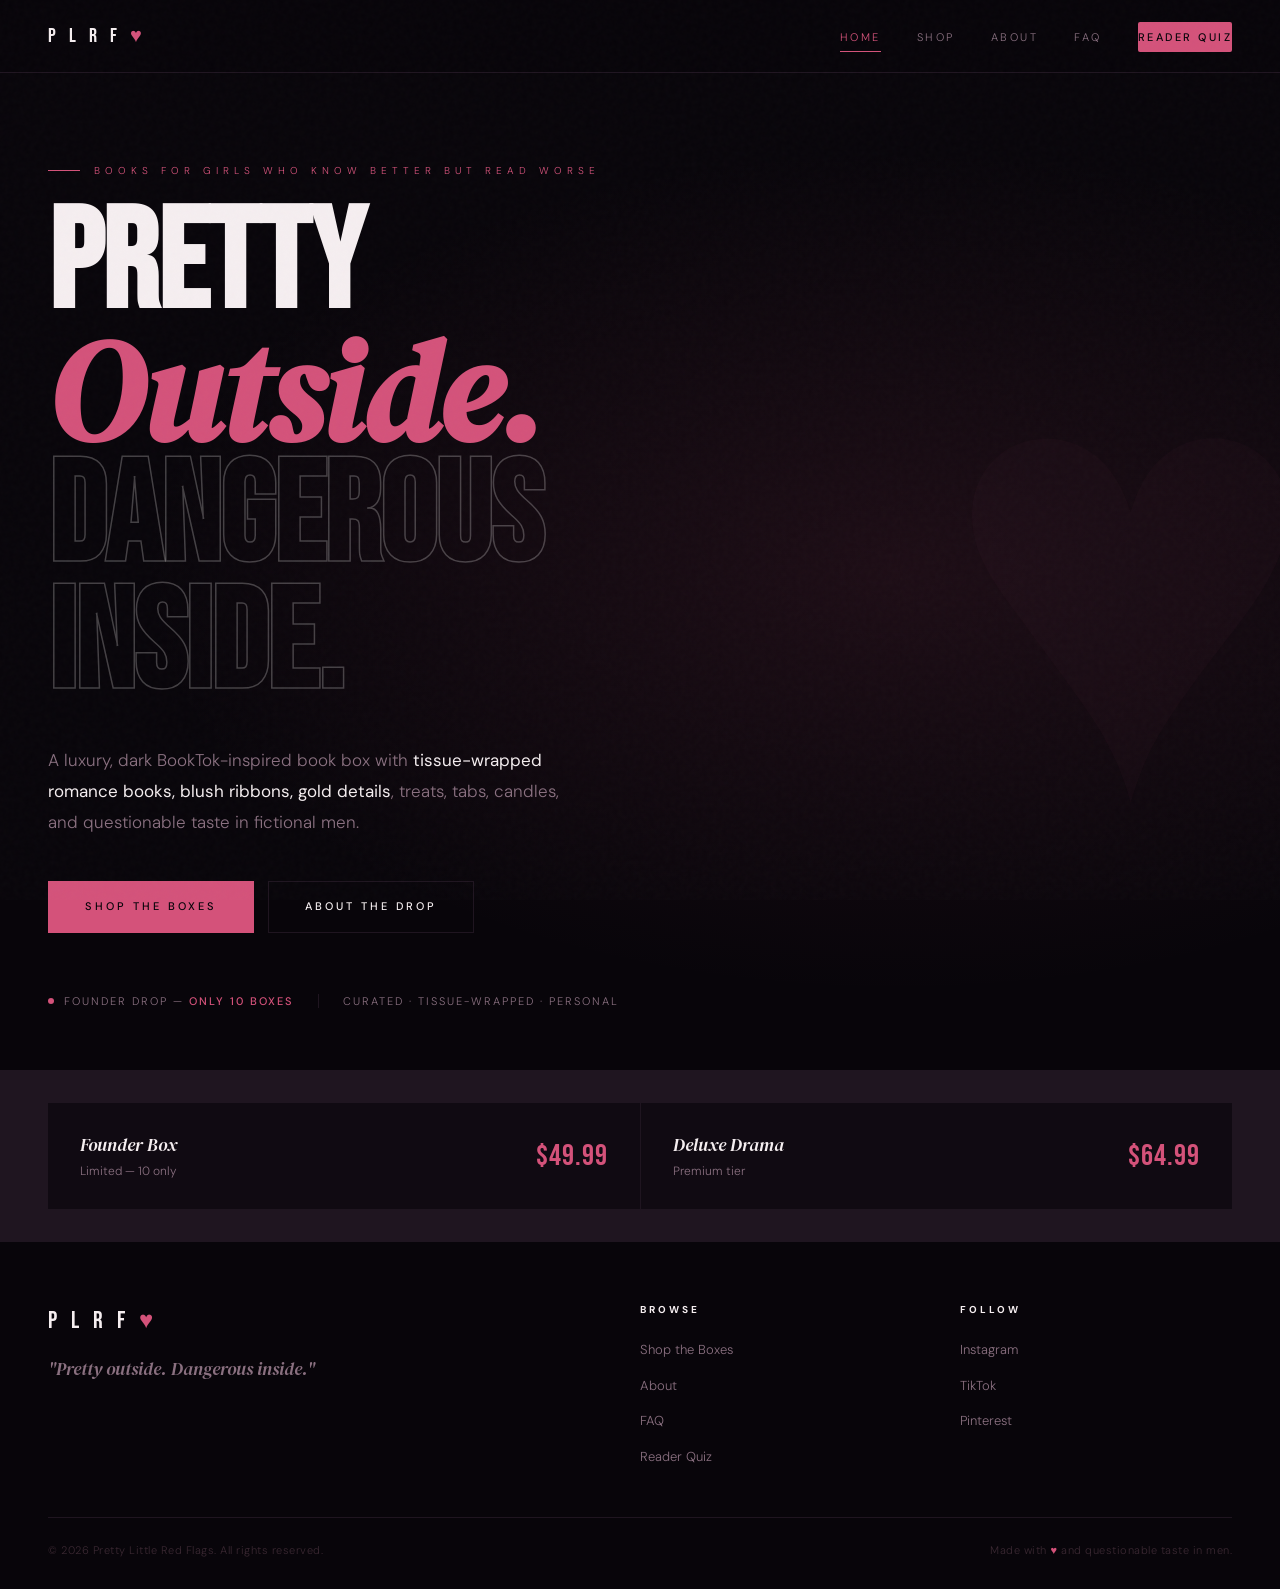
==== commit d4a0dd4c: "Add files via upload" ====
--- a/index.html
+++ b/index.html
@@ -95,7 +95,7 @@
   padding:32px 48px;
   background:var(--deep);
   display:grid;
-  grid-template-columns:repeat(3,1fr);
+  grid-template-columns:repeat(2,1fr);
   gap:1px;
   background:var(--border);
 }
@@ -189,13 +189,6 @@
 <div class="quick-shop">
   <a href="shop.html" class="qs-item">
     <div class="qs-info">
-      <p>Blind Date</p>
-      <p>One-time mystery book</p>
-    </div>
-    <div class="qs-price">$24.99</div>
-  </a>
-  <a href="shop.html" class="qs-item">
-    <div class="qs-info">
       <p>Founder Box</p>
       <p>Limited — 10 only</p>
     </div>
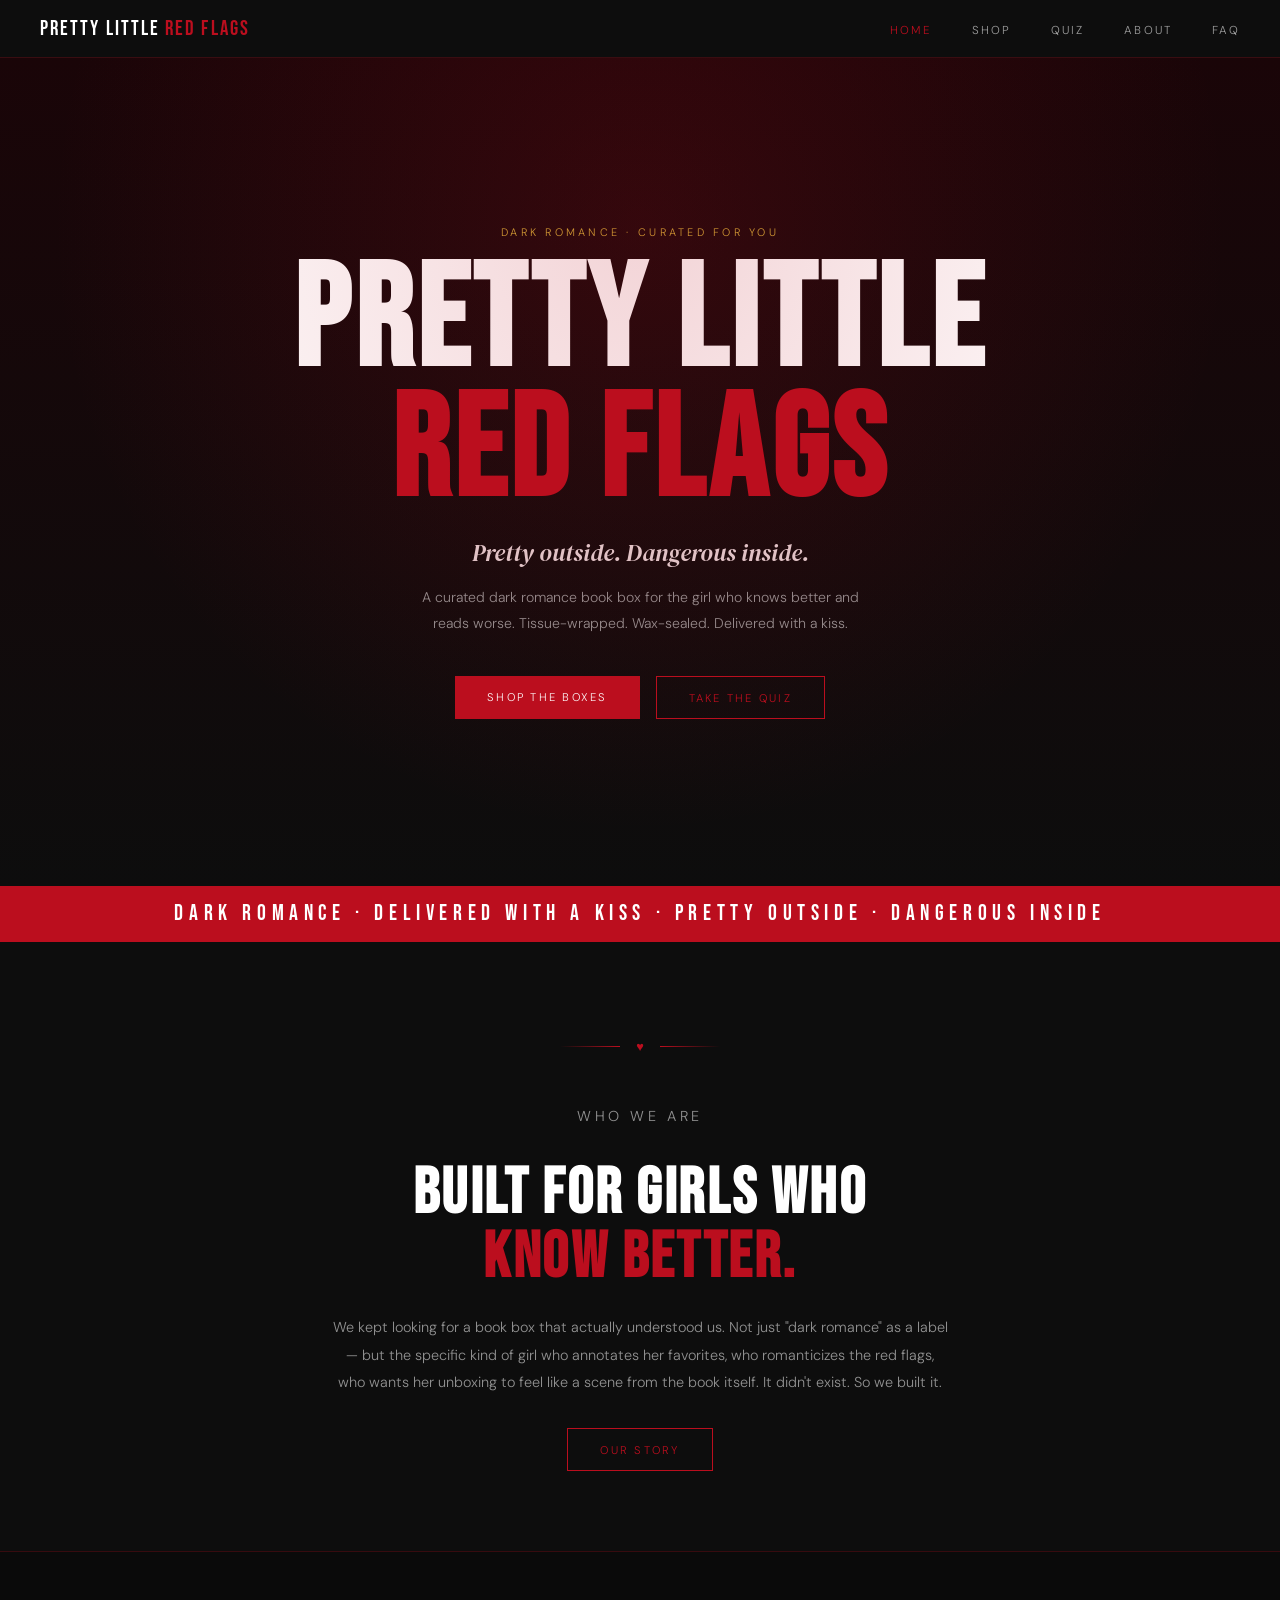
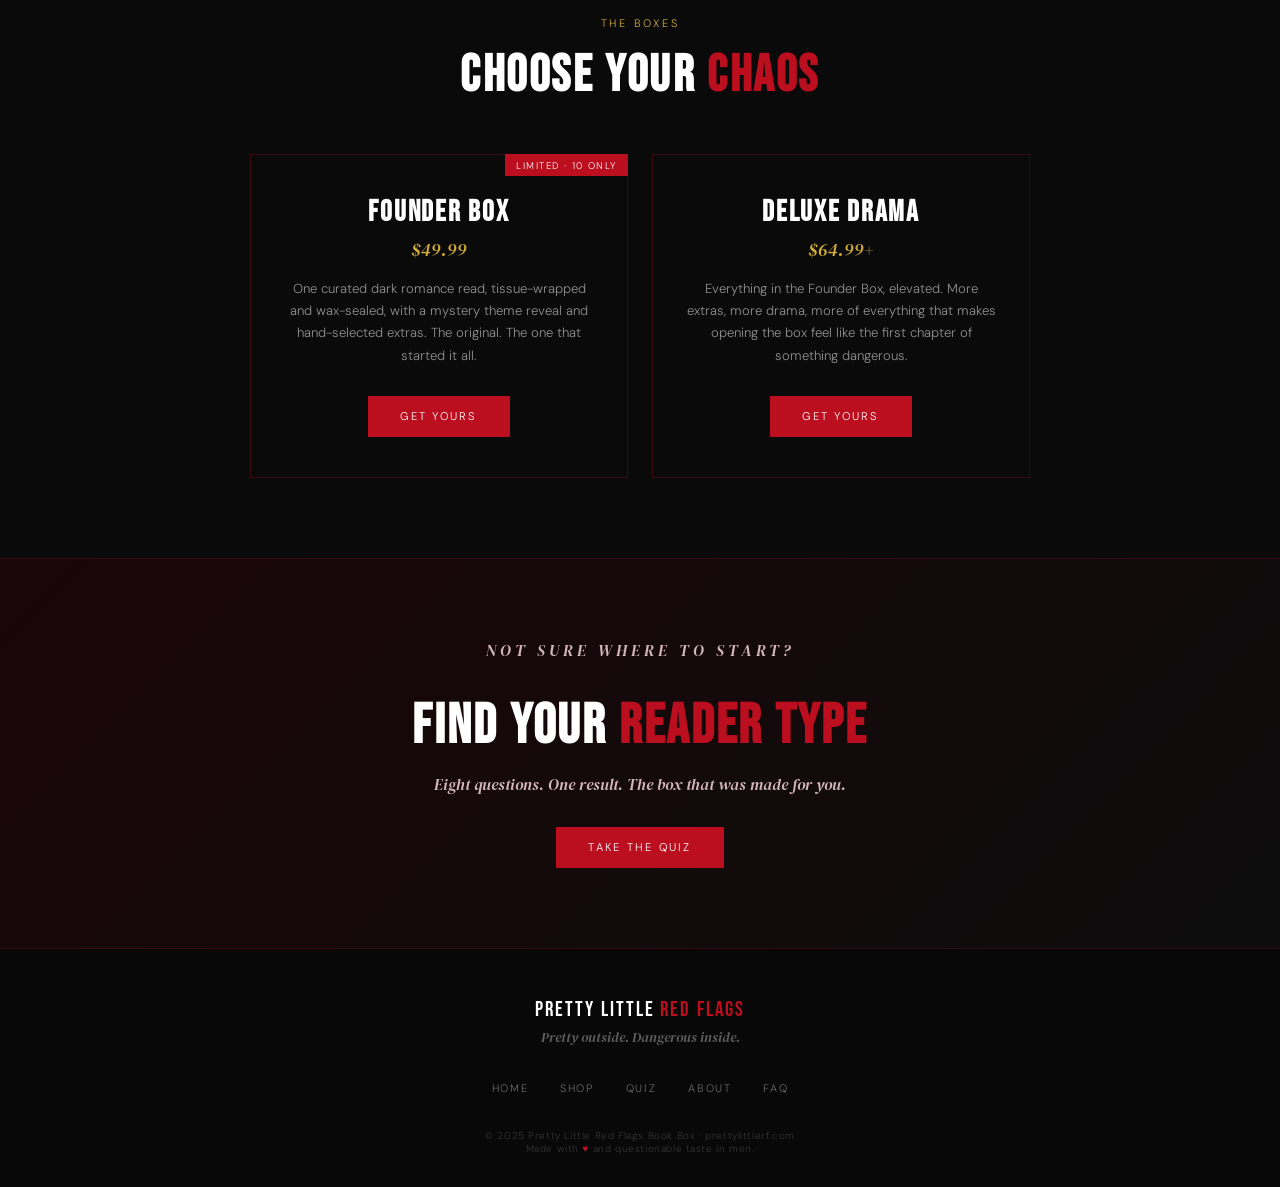
==== commit 441d2e48: "Add files via upload" ====
--- a/index.html
+++ b/index.html
@@ -1,239 +1,283 @@
 <!DOCTYPE html>
 <html lang="en">
 <head>
-<meta charset="UTF-8">
-<meta name="viewport" content="width=device-width, initial-scale=1.0">
-<title>Pretty Little Red Flags — Book Box</title>
-<link rel="preconnect" href="https://fonts.googleapis.com">
-<link href="https://fonts.googleapis.com/css2?family=Bebas+Neue&family=DM+Serif+Display:ital@0;1&family=DM+Sans:wght@300;400;500&display=swap" rel="stylesheet">
-<link rel="stylesheet" href="styles.css">
-<style>
-/* ── HOME-SPECIFIC ── */
-.hero{
-  min-height:calc(100vh - 65px);
-  display:flex;
-  flex-direction:column;
-  justify-content:center;
-  padding:80px 48px 60px;
-  position:relative;
-  overflow:hidden;
-}
-.hero::before{
-  content:'';
-  position:absolute;
-  inset:0;
-  background:radial-gradient(ellipse at 70% 50%,rgba(212,82,122,0.1) 0%,transparent 60%);
-  pointer-events:none;
-}
-.hero-bg-mark{
-  position:absolute;
-  right:-40px;
-  top:50%;
-  transform:translateY(-50%);
-  font-family:'DM Serif Display',serif;
-  font-style:italic;
-  font-size:50vw;
-  line-height:1;
-  color:rgba(212,82,122,0.025);
-  user-select:none;
-  pointer-events:none;
-}
-
-.hero-inner{
-  max-width:1400px;
-  margin:0 auto;
-  width:100%;
-  position:relative;
-  z-index:1;
-}
-.hero h1{margin:0 0 36px;opacity:0;animation:up 0.9s ease 0.3s forwards;}
-.hero h1 .out{
-  -webkit-text-stroke:1.5px rgba(245,238,240,0.25);
-  color:transparent;
-  display:block;
-}
-.hero p.lead{opacity:0;animation:up 0.9s ease 0.5s forwards;font-size:17px;max-width:520px;}
-.hero-actions{
-  margin-top:44px;
-  display:flex;
-  gap:14px;
-  flex-wrap:wrap;
-  opacity:0;
-  animation:up 0.9s ease 0.7s forwards;
-}
-.hero-meta{
-  margin-top:60px;
-  display:flex;
-  align-items:center;
-  gap:24px;
-  flex-wrap:wrap;
-  opacity:0;
-  animation:up 0.9s ease 0.9s forwards;
-}
-.hero-meta-item{
-  display:flex;
-  align-items:center;
-  gap:10px;
-  font-size:11px;
-  letter-spacing:2px;
-  text-transform:uppercase;
-  color:var(--muted);
-}
-.hero-meta-item strong{color:var(--rose);font-weight:500;}
-.hero-dot{
-  width:6px;
-  height:6px;
-  background:var(--rose);
-  border-radius:50%;
-  animation:pulse 2s ease-in-out infinite;
-}
-.hero-divider{width:1px;height:14px;background:var(--border);}
-
-/* QUICK SHOP STRIP */
-.quick-shop{
-  border-top:1px solid var(--border);
-  padding:32px 48px;
-  background:var(--deep);
-  display:grid;
-  grid-template-columns:repeat(2,1fr);
-  gap:1px;
-  background:var(--border);
-}
-.qs-item{
-  background:var(--deep);
-  padding:28px 32px;
-  display:flex;
-  justify-content:space-between;
-  align-items:center;
-  gap:20px;
-  transition:background 0.3s;
-}
-.qs-item:hover{background:#180e1a;}
-.qs-info p:first-child{
-  font-family:'DM Serif Display',serif;
-  font-style:italic;
-  font-size:18px;
-  color:var(--cream);
-  margin-bottom:2px;
-}
-.qs-info p:last-child{font-size:12px;color:var(--muted);}
-.qs-price{
-  font-family:'Bebas Neue',sans-serif;
-  font-size:30px;
-  color:var(--rose);
-  letter-spacing:1px;
-}
-
-@keyframes up{from{opacity:0;transform:translateY(28px);}to{opacity:1;transform:translateY(0);}}
-@keyframes pulse{0%,100%{opacity:1;transform:scale(1);}50%{opacity:0.3;transform:scale(0.5);}}
-
-@media(max-width:900px){
-  .hero{padding:60px 24px 48px;min-height:auto;}
-  .hero h1{font-size:clamp(56px,13vw,90px);}
-  .hero-actions{flex-direction:column;width:100%;}
-  .hero-actions .btn{width:100%;}
-  .hero-bg-mark{font-size:90vw;opacity:0.5;}
-  .quick-shop{grid-template-columns:1fr;padding:0;}
-  .qs-item{padding:22px 24px;}
-  .qs-price{font-size:24px;}
-  .hero-meta{gap:14px;}
-  .hero-divider{display:none;}
-}
-</style>
+  <meta charset="UTF-8" />
+  <meta name="viewport" content="width=device-width, initial-scale=1.0" />
+  <title>Pretty Little Red Flags | Dark Romance Book Box</title>
+  <link href="https://fonts.googleapis.com/css2?family=Bebas+Neue&family=DM+Serif+Display:ital@0;1&family=DM+Sans:wght@300;400;500&display=swap" rel="stylesheet" />
+  <link rel="stylesheet" href="styles.css" />
+  <style>
+    /* HERO */
+    .hero {
+      min-height: 92vh;
+      display: flex;
+      flex-direction: column;
+      align-items: center;
+      justify-content: center;
+      text-align: center;
+      padding: 4rem 2rem;
+      background: linear-gradient(180deg, #1a0508 0%, var(--noir) 100%);
+      position: relative;
+      overflow: hidden;
+    }
+    .hero::before {
+      content: '';
+      position: absolute;
+      inset: 0;
+      background: radial-gradient(ellipse at 50% 20%, rgba(187,14,30,0.18) 0%, transparent 65%);
+      pointer-events: none;
+    }
+    .hero-eyebrow {
+      font-size: 0.68rem;
+      letter-spacing: 0.3em;
+      text-transform: uppercase;
+      color: var(--gold);
+      margin-bottom: 1.2rem;
+    }
+    .hero h1 {
+      font-family: 'Bebas Neue', sans-serif;
+      font-size: clamp(4rem, 13vw, 9rem);
+      line-height: 0.9;
+      letter-spacing: 0.03em;
+      margin-bottom: 1.2rem;
+    }
+    .hero h1 .red { color: var(--crimson); }
+    .hero-sub {
+      font-family: 'DM Serif Display', serif;
+      font-style: italic;
+      font-size: clamp(1.1rem, 2.5vw, 1.5rem);
+      color: var(--blush);
+      margin-bottom: 1rem;
+      opacity: 0.9;
+    }
+    .hero-desc {
+      font-size: 0.88rem;
+      color: var(--gray);
+      max-width: 440px;
+      line-height: 1.8;
+      margin-bottom: 2.5rem;
+    }
+    .hero-ctas {
+      display: flex;
+      gap: 1rem;
+      flex-wrap: wrap;
+      justify-content: center;
+    }
+
+    /* TAGLINE STRIP */
+    .tagline-strip {
+      background: var(--crimson);
+      padding: 0.9rem 2rem;
+      text-align: center;
+      font-family: 'Bebas Neue', sans-serif;
+      font-size: clamp(1rem, 3vw, 1.4rem);
+      letter-spacing: 0.25em;
+      color: var(--white);
+      overflow: hidden;
+    }
+
+    /* ABOUT STRIP */
+    .about-strip {
+      padding: 5rem 2rem;
+      text-align: center;
+      max-width: 680px;
+      margin: 0 auto;
+    }
+    .about-strip h2 {
+      font-family: 'Bebas Neue', sans-serif;
+      font-size: clamp(2.5rem, 6vw, 4rem);
+      line-height: 1;
+      letter-spacing: 0.04em;
+      margin-bottom: 1.5rem;
+    }
+    .about-strip h2 span { color: var(--crimson); }
+    .about-strip p {
+      font-size: 0.9rem;
+      color: var(--gray);
+      line-height: 1.9;
+      margin-bottom: 2rem;
+    }
+
+    /* SHOP STRIP */
+    .shop-strip {
+      padding: 4rem 2rem 5rem;
+      background: #0a0a0a;
+      border-top: 1px solid var(--border);
+      border-bottom: 1px solid var(--border);
+    }
+    .shop-strip-header {
+      text-align: center;
+      margin-bottom: 3rem;
+    }
+    .shop-strip-header h2 {
+      font-family: 'Bebas Neue', sans-serif;
+      font-size: clamp(2rem, 5vw, 3.2rem);
+      letter-spacing: 0.05em;
+    }
+    .shop-strip-header h2 span { color: var(--crimson); }
+    .boxes-grid {
+      display: grid;
+      grid-template-columns: repeat(auto-fit, minmax(280px, 1fr));
+      gap: 1.5rem;
+      max-width: 780px;
+      margin: 0 auto;
+    }
+    .box-card {
+      border: 1px solid var(--border);
+      padding: 2.5rem 2rem;
+      text-align: center;
+      transition: border-color 0.2s;
+      position: relative;
+    }
+    .box-card:hover { border-color: var(--crimson); }
+    .box-card .badge {
+      position: absolute;
+      top: -1px; right: -1px;
+      background: var(--crimson);
+      color: var(--white);
+      font-size: 0.6rem;
+      letter-spacing: 0.15em;
+      text-transform: uppercase;
+      padding: 0.3rem 0.7rem;
+    }
+    .box-card h3 {
+      font-family: 'Bebas Neue', sans-serif;
+      font-size: 1.8rem;
+      letter-spacing: 0.06em;
+      margin-bottom: 0.5rem;
+    }
+    .box-card .price {
+      font-family: 'DM Serif Display', serif;
+      font-style: italic;
+      font-size: 1.1rem;
+      color: var(--gold);
+      margin-bottom: 1rem;
+    }
+    .box-card p {
+      font-size: 0.82rem;
+      color: var(--gray);
+      line-height: 1.7;
+      margin-bottom: 1.8rem;
+    }
+
+    /* QUIZ CTA */
+    .quiz-cta {
+      padding: 5rem 2rem;
+      text-align: center;
+      background: linear-gradient(135deg, #1a0508, #0d0d0d);
+    }
+    .quiz-cta h2 {
+      font-family: 'Bebas Neue', sans-serif;
+      font-size: clamp(2rem, 5vw, 3.5rem);
+      letter-spacing: 0.04em;
+      margin-bottom: 0.8rem;
+    }
+    .quiz-cta h2 span { color: var(--crimson); }
+    .quiz-cta p {
+      font-family: 'DM Serif Display', serif;
+      font-style: italic;
+      color: var(--blush);
+      font-size: 1rem;
+      margin-bottom: 2rem;
+      opacity: 0.85;
+    }
+
+    @media (max-width: 640px) {
+      .hero { min-height: 85vh; padding: 3rem 1.25rem; }
+      .hero-ctas { flex-direction: column; align-items: center; }
+      .about-strip, .quiz-cta { padding: 3.5rem 1.25rem; }
+      .shop-strip { padding: 3rem 1.25rem 4rem; }
+    }
+  </style>
 </head>
 <body>
 
-<!-- NAV -->
 <nav>
-  <a href="index.html" class="logo">P L R F <span>♥</span></a>
+  <a href="index.html" class="nav-logo">Pretty Little <span>Red Flags</span></a>
+  <button class="burger" id="navBurger" aria-label="Menu">
+    <span></span><span></span><span></span>
+  </button>
   <ul class="nav-links" id="navLinks">
     <li><a href="index.html" class="active">Home</a></li>
     <li><a href="shop.html">Shop</a></li>
+    <li><a href="quiz.html">Quiz</a></li>
     <li><a href="about.html">About</a></li>
     <li><a href="faq.html">FAQ</a></li>
-    <li><a href="https://docs.google.com/forms/d/e/1FAIpQLScLwkp5CEnkWy2M5h3ANWMDHqJUSgfdDurWJd3l76dX6Gk52w/viewform" target="_blank" class="nav-cta">Reader Quiz</a></li>
   </ul>
-  <div class="nav-burger" id="navBurger"><span></span><span></span><span></span></div>
 </nav>
-
-<main>
 
 <!-- HERO -->
 <section class="hero">
-  <div class="hero-bg-mark">♥</div>
-  <div class="hero-inner">
-    <div class="eyebrow">Books for girls who know better but read worse</div>
-    <h1 class="display">
-      Pretty
-      <em>Outside.</em>
-      <span class="out">Dangerous</span>
-      <span class="out">Inside.</span>
-    </h1>
-    <p class="lead">A luxury, dark BookTok-inspired book box with <strong>tissue-wrapped romance books, blush ribbons, gold details</strong>, treats, tabs, candles, and questionable taste in fictional men.</p>
-    <div class="hero-actions">
-      <a href="shop.html" class="btn btn-rose">Shop the Boxes</a>
-      <a href="about.html" class="btn btn-line">About the Drop</a>
+  <p class="hero-eyebrow">Dark Romance · Curated for You</p>
+  <h1>Pretty Little<br/><span class="red">Red Flags</span></h1>
+  <p class="hero-sub">Pretty outside. Dangerous inside.</p>
+  <p class="hero-desc">A curated dark romance book box for the girl who knows better and reads worse. Tissue-wrapped. Wax-sealed. Delivered with a kiss.</p>
+  <div class="hero-ctas">
+    <a href="shop.html" class="btn-primary">Shop the Boxes</a>
+    <a href="quiz.html" class="btn-line">Take the Quiz</a>
+  </div>
+</section>
+
+<!-- TAGLINE STRIP -->
+<div class="tagline-strip">
+  DARK ROMANCE · DELIVERED WITH A KISS · PRETTY OUTSIDE · DANGEROUS INSIDE
+</div>
+
+<!-- ABOUT STRIP -->
+<section class="about-strip">
+  <div class="divider" style="margin-bottom:2rem;">
+    <div class="divider-line"></div>
+    <span class="divider-icon">♥</span>
+    <div class="divider-line right"></div>
+  </div>
+  <p class="section-eyebrow">Who We Are</p>
+  <h2>Built for girls who<br/><span>know better.</span></h2>
+  <p>We kept looking for a book box that actually understood us. Not just "dark romance" as a label — but the specific kind of girl who annotates her favorites, who romanticizes the red flags, who wants her unboxing to feel like a scene from the book itself. It didn't exist. So we built it.</p>
+  <a href="about.html" class="btn-line">Our Story</a>
+</section>
+
+<!-- SHOP STRIP -->
+<section class="shop-strip">
+  <div class="shop-strip-header">
+    <p class="section-eyebrow">The Boxes</p>
+    <h2>Choose Your <span>Chaos</span></h2>
+  </div>
+  <div class="boxes-grid">
+    <div class="box-card">
+      <div class="badge">Limited · 10 Only</div>
+      <h3>Founder Box</h3>
+      <div class="price">$49.99</div>
+      <p>One curated dark romance read, tissue-wrapped and wax-sealed, with a mystery theme reveal and hand-selected extras. The original. The one that started it all.</p>
+      <a href="https://buy.stripe.com/4gM8wQe2Zeoc4tBgBm0gw03" class="btn-primary" target="_blank">Get Yours</a>
     </div>
-    <div class="hero-meta">
-      <div class="hero-meta-item">
-        <span class="hero-dot"></span>
-        <span>Founder Drop — <strong>Only 10 boxes</strong></span>
-      </div>
-      <div class="hero-divider"></div>
-      <div class="hero-meta-item">Curated · Tissue-wrapped · Personal</div>
+    <div class="box-card">
+      <h3>Deluxe Drama</h3>
+      <div class="price">$64.99+</div>
+      <p>Everything in the Founder Box, elevated. More extras, more drama, more of everything that makes opening the box feel like the first chapter of something dangerous.</p>
+      <a href="https://buy.stripe.com/6oU5kE6Axbc01hp1Gs0gw02" class="btn-primary" target="_blank">Get Yours</a>
     </div>
   </div>
 </section>
 
-<!-- QUICK SHOP STRIP -->
-<div class="quick-shop">
-  <a href="shop.html" class="qs-item">
-    <div class="qs-info">
-      <p>Founder Box</p>
-      <p>Limited — 10 only</p>
-    </div>
-    <div class="qs-price">$49.99</div>
-  </a>
-  <a href="shop.html" class="qs-item">
-    <div class="qs-info">
-      <p>Deluxe Drama</p>
-      <p>Premium tier</p>
-    </div>
-    <div class="qs-price">$64.99</div>
-  </a>
-</div>
-
-</main>
-
-<!-- FOOTER -->
+<!-- QUIZ CTA -->
+<section class="quiz-cta">
+  <p class="section-eyebrow">Not Sure Where to Start?</p>
+  <h2>Find Your <span>Reader Type</span></h2>
+  <p>Eight questions. One result. The box that was made for you.</p>
+  <a href="quiz.html" class="btn-primary">Take the Quiz</a>
+</section>
+
 <footer>
-  <div class="footer-top">
-    <div>
-      <div class="footer-logo">P L R F <span>♥</span></div>
-      <p class="footer-tag">"Pretty outside. Dangerous inside."</p>
-    </div>
-    <div class="footer-col">
-      <h4>Browse</h4>
-      <ul>
-        <li><a href="shop.html">Shop the Boxes</a></li>
-        <li><a href="about.html">About</a></li>
-        <li><a href="faq.html">FAQ</a></li>
-        <li><a href="https://docs.google.com/forms/d/e/1FAIpQLScLwkp5CEnkWy2M5h3ANWMDHqJUSgfdDurWJd3l76dX6Gk52w/viewform" target="_blank">Reader Quiz</a></li>
-      </ul>
-    </div>
-    <div class="footer-col">
-      <h4>Follow</h4>
-      <ul>
-        <li><a href="https://instagram.com" target="_blank">Instagram</a></li>
-        <li><a href="https://tiktok.com" target="_blank">TikTok</a></li>
-        <li><a href="https://pinterest.com" target="_blank">Pinterest</a></li>
-      </ul>
-    </div>
-  </div>
-  <div class="footer-bottom">
-    <p>© 2026 Pretty Little Red Flags. All rights reserved.</p>
-    <p>Made with <span class="rose">♥</span> and questionable taste in men.</p>
-  </div>
+  <div class="footer-logo">Pretty Little <span>Red Flags</span></div>
+  <p class="footer-tagline">Pretty outside. Dangerous inside.</p>
+  <ul class="footer-links">
+    <li><a href="index.html">Home</a></li>
+    <li><a href="shop.html">Shop</a></li>
+    <li><a href="quiz.html">Quiz</a></li>
+    <li><a href="about.html">About</a></li>
+    <li><a href="faq.html">FAQ</a></li>
+  </ul>
+  <p class="footer-copy">© 2025 Pretty Little Red Flags Book Box · prettylittlerf.com<br/>Made with <span class="rose">♥</span> and questionable taste in men.</p>
 </footer>
 
 <script>
--- a/styles.css
+++ b/styles.css
@@ -1,268 +1,205 @@
-/* ════════════════════════════════════════════════
-   PRETTY LITTLE RED FLAGS — Shared Design System
-   ════════════════════════════════════════════════ */
-
-*,*::before,*::after{margin:0;padding:0;box-sizing:border-box;}
-:root{
-  --black:#08050a;
-  --deep:#100a12;
-  --rose:#d4527a;
-  --hot:#e8688a;
-  --blush:#f2b8c8;
-  --gold:#c8a055;
-  --cream:#f5eef0;
-  --muted:#8a7080;
-  --border:#1f1520;
-  --card:#120c14;
-}
-html{scroll-behavior:smooth;}
-body{
-  background:var(--black);
-  color:var(--cream);
-  font-family:'DM Sans',sans-serif;
-  font-weight:300;
-  overflow-x:hidden;
-  line-height:1.6;
-  min-height:100vh;
-  display:flex;
-  flex-direction:column;
-}
-
-/* grain */
-body::after{
-  content:'';
-  position:fixed;
-  inset:0;
-  background-image:url("data:image/svg+xml,%3Csvg viewBox='0 0 200 200' xmlns='http://www.w3.org/2000/svg'%3E%3Cfilter id='n'%3E%3CfeTurbulence type='fractalNoise' baseFrequency='0.85' numOctaves='4' stitchTiles='stitch'/%3E%3C/filter%3E%3Crect width='100%25' height='100%25' filter='url(%23n)' opacity='0.025'/%3E%3C/svg%3E");
-  pointer-events:none;
-  z-index:9999;
-}
-
-a{color:inherit;text-decoration:none;}
+*, *::before, *::after { box-sizing: border-box; margin: 0; padding: 0; }
+
+:root {
+  --crimson: #BB0E1E;
+  --blush: #F6D6DA;
+  --noir: #0D0D0D;
+  --gold: #D4AF37;
+  --parchment: #fdf6f0;
+  --white: #ffffff;
+  --gray: rgba(255,255,255,0.55);
+  --border: rgba(187,14,30,0.25);
+}
+
+html { scroll-behavior: smooth; }
+
+body {
+  background-color: var(--noir);
+  color: var(--white);
+  font-family: 'DM Sans', sans-serif;
+  font-weight: 300;
+  min-height: 100vh;
+  -webkit-font-smoothing: antialiased;
+}
 
 /* ── NAV ── */
-nav{
-  position:sticky;
-  top:0;
-  z-index:500;
-  padding:20px 48px;
-  display:flex;
-  justify-content:space-between;
-  align-items:center;
-  background:rgba(8,5,10,0.92);
-  backdrop-filter:blur(12px);
-  border-bottom:1px solid var(--border);
-}
-.logo{
-  font-family:'Bebas Neue',sans-serif;
-  font-size:20px;
-  letter-spacing:5px;
-  color:var(--cream);
-}
-.logo span{color:var(--rose);}
-.nav-links{
-  display:flex;
-  list-style:none;
-  gap:36px;
-  align-items:center;
-}
-.nav-links a{
-  font-size:11px;
-  letter-spacing:2.5px;
-  text-transform:uppercase;
-  color:var(--muted);
-  transition:color 0.3s;
-  position:relative;
-  padding:8px 0;
-}
-.nav-links a:hover{color:var(--cream);}
-.nav-links a.active{color:var(--rose);}
-.nav-links a.active::after{
-  content:'';
-  position:absolute;
-  bottom:0;
-  left:0;
-  right:0;
-  height:1px;
-  background:var(--rose);
-}
-.nav-cta{
-  background:var(--rose);
-  color:var(--black)!important;
-  padding:11px 24px;
-  font-weight:500;
-  border-radius:2px;
-  transition:background 0.3s;
-}
-.nav-cta:hover{background:var(--hot);}
-.nav-burger{display:none;flex-direction:column;gap:5px;cursor:pointer;padding:8px;}
-.nav-burger span{width:24px;height:1.5px;background:var(--cream);transition:all 0.3s;}
-
-/* main */
-main{flex:1;}
+nav {
+  background-color: var(--noir);
+  border-bottom: 1px solid var(--border);
+  padding: 1rem 2.5rem;
+  display: flex;
+  align-items: center;
+  justify-content: space-between;
+  position: sticky;
+  top: 0;
+  z-index: 200;
+}
+
+.nav-logo {
+  font-family: 'Bebas Neue', sans-serif;
+  font-size: 1.3rem;
+  letter-spacing: 0.1em;
+  color: var(--white);
+  text-decoration: none;
+}
+.nav-logo span { color: var(--crimson); }
+
+.nav-links {
+  display: flex;
+  gap: 2.5rem;
+  list-style: none;
+}
+.nav-links a {
+  color: rgba(255,255,255,0.6);
+  text-decoration: none;
+  font-size: 0.72rem;
+  letter-spacing: 0.18em;
+  text-transform: uppercase;
+  transition: color 0.2s;
+}
+.nav-links a:hover,
+.nav-links a.active { color: var(--crimson); }
+
+/* hamburger */
+.burger {
+  display: none;
+  flex-direction: column;
+  gap: 5px;
+  cursor: pointer;
+  background: none;
+  border: none;
+  padding: 4px;
+}
+.burger span {
+  display: block;
+  width: 22px;
+  height: 1.5px;
+  background: var(--white);
+  transition: all 0.3s;
+}
+.burger.open span:nth-child(1) { transform: translateY(6.5px) rotate(45deg); }
+.burger.open span:nth-child(2) { opacity: 0; }
+.burger.open span:nth-child(3) { transform: translateY(-6.5px) rotate(-45deg); }
+
+/* ── SHARED SECTION STYLES ── */
+.section-eyebrow {
+  font-size: 0.68rem;
+  letter-spacing: 0.25em;
+  text-transform: uppercase;
+  color: var(--gold);
+  margin-bottom: 0.9rem;
+}
+
+.divider {
+  display: flex;
+  align-items: center;
+  justify-content: center;
+  gap: 1rem;
+  padding: 1rem 0;
+}
+.divider-line {
+  height: 1px;
+  width: 60px;
+  background: linear-gradient(90deg, transparent, var(--crimson));
+}
+.divider-line.right {
+  background: linear-gradient(90deg, var(--crimson), transparent);
+}
+.divider-icon { color: var(--crimson); font-size: 0.8rem; }
+
+/* ── FOOTER ── */
+footer {
+  background: #080808;
+  border-top: 1px solid var(--border);
+  padding: 3rem 2rem 2rem;
+  text-align: center;
+}
+.footer-logo {
+  font-family: 'Bebas Neue', sans-serif;
+  font-size: 1.3rem;
+  letter-spacing: 0.1em;
+  margin-bottom: 0.4rem;
+}
+.footer-logo span { color: var(--crimson); }
+.footer-tagline {
+  font-family: 'DM Serif Display', serif;
+  font-style: italic;
+  font-size: 0.85rem;
+  color: rgba(255,255,255,0.35);
+  margin-bottom: 1.8rem;
+}
+.footer-links {
+  display: flex;
+  justify-content: center;
+  gap: 2rem;
+  list-style: none;
+  flex-wrap: wrap;
+  margin-bottom: 2rem;
+}
+.footer-links a {
+  color: rgba(255,255,255,0.4);
+  text-decoration: none;
+  font-size: 0.68rem;
+  letter-spacing: 0.15em;
+  text-transform: uppercase;
+  transition: color 0.2s;
+}
+.footer-links a:hover { color: var(--crimson); }
+.footer-copy {
+  font-size: 0.62rem;
+  color: rgba(255,255,255,0.18);
+  letter-spacing: 0.06em;
+}
+.footer-copy .rose { color: var(--crimson); }
 
 /* ── BUTTONS ── */
-.btn{
-  display:inline-block;
-  padding:16px 36px;
-  font-size:11px;
-  letter-spacing:3px;
-  text-transform:uppercase;
-  font-weight:500;
-  transition:all 0.3s;
-  cursor:pointer;
-  border:1.5px solid;
-  font-family:'DM Sans',sans-serif;
-  text-align:center;
-}
-.btn-rose{background:var(--rose);color:var(--black);border-color:var(--rose);}
-.btn-rose:hover{background:transparent;color:var(--rose);}
-.btn-line{background:transparent;color:var(--cream);border-color:var(--border);}
-.btn-line:hover{border-color:var(--cream);}
-.btn-gold{background:var(--gold);color:var(--black);border-color:var(--gold);}
-.btn-gold:hover{background:transparent;color:var(--gold);}
-
-/* ── SECTION & TYPE ── */
-.eyebrow{
-  font-size:10px;
-  letter-spacing:5px;
-  text-transform:uppercase;
-  color:var(--rose);
-  display:inline-flex;
-  align-items:center;
-  gap:14px;
-  margin-bottom:24px;
-}
-.eyebrow::before{
-  content:'';
-  width:32px;
-  height:1px;
-  background:var(--rose);
-  display:inline-block;
-}
-h1.display{
-  font-family:'Bebas Neue',sans-serif;
-  font-size:clamp(60px,11vw,180px);
-  line-height:0.9;
-  letter-spacing:-1px;
-}
-h1.display em{
-  font-family:'DM Serif Display',serif;
-  font-style:italic;
-  color:var(--rose);
-  display:block;
-}
-h2.title{
-  font-family:'Bebas Neue',sans-serif;
-  font-size:clamp(40px,6vw,80px);
-  line-height:0.95;
-  margin-bottom:20px;
-}
-h2.title em{
-  font-family:'DM Serif Display',serif;
-  font-style:italic;
-  color:var(--rose);
-}
-.lead{
-  font-size:16px;
-  line-height:1.8;
-  color:var(--muted);
-  max-width:560px;
-}
-.lead strong{color:var(--cream);font-weight:400;}
-
-/* ── FOOTER ── */
-footer{
-  border-top:1px solid var(--border);
-  padding:60px 48px 30px;
-  margin-top:auto;
-}
-.footer-top{
-  display:grid;
-  grid-template-columns:2fr 1fr 1fr;
-  gap:48px;
-  margin-bottom:48px;
-}
-.footer-logo{
-  font-family:'Bebas Neue',sans-serif;
-  font-size:24px;
-  letter-spacing:5px;
-  color:var(--cream);
-  margin-bottom:14px;
-}
-.footer-logo span{color:var(--rose);}
-.footer-tag{
-  font-family:'DM Serif Display',serif;
-  font-style:italic;
-  font-size:18px;
-  color:var(--muted);
-  max-width:300px;
-}
-.footer-col h4{
-  font-size:10px;
-  letter-spacing:3px;
-  text-transform:uppercase;
-  color:var(--cream);
-  margin-bottom:18px;
-}
-.footer-col ul{list-style:none;display:flex;flex-direction:column;gap:10px;}
-.footer-col a{
-  color:var(--muted);
-  font-size:13px;
-  transition:color 0.3s;
-}
-.footer-col a:hover{color:var(--cream);}
-.footer-bottom{
-  display:flex;
-  justify-content:space-between;
-  align-items:center;
-  padding-top:24px;
-  border-top:1px solid var(--border);
-}
-.footer-bottom p{
-  font-size:11px;
-  color:#3a2832;
-  letter-spacing:0.5px;
-}
-.footer-bottom .rose{color:var(--rose);}
-
-/* ── REVEAL ── */
-.reveal{opacity:0;transform:translateY(28px);transition:opacity 0.8s ease,transform 0.8s ease;}
-.reveal.visible{opacity:1;transform:translateY(0);}
-
-/* ── RESPONSIVE ── */
-@media(max-width:900px){
-  nav{padding:16px 24px;}
-  .nav-links{
-    position:absolute;
-    top:100%;
-    left:0;
-    right:0;
-    background:var(--black);
-    flex-direction:column;
-    padding:0;
-    gap:0;
-    border-bottom:1px solid var(--border);
-    transform:translateY(-100%);
-    opacity:0;
-    pointer-events:none;
-    transition:all 0.3s;
+.btn-primary {
+  display: inline-block;
+  background: var(--crimson);
+  color: var(--white);
+  text-decoration: none;
+  font-size: 0.7rem;
+  letter-spacing: 0.2em;
+  text-transform: uppercase;
+  padding: 0.85rem 2rem;
+  transition: background 0.2s, transform 0.15s;
+  border: none;
+  cursor: pointer;
+}
+.btn-primary:hover { background: #9a0b18; transform: translateY(-1px); }
+
+.btn-line {
+  display: inline-block;
+  border: 1px solid var(--crimson);
+  color: var(--crimson);
+  text-decoration: none;
+  font-size: 0.7rem;
+  letter-spacing: 0.2em;
+  text-transform: uppercase;
+  padding: 0.85rem 2rem;
+  transition: all 0.2s;
+}
+.btn-line:hover { background: var(--crimson); color: var(--white); }
+
+/* ── MOBILE ── */
+@media (max-width: 768px) {
+  nav { padding: 1rem 1.25rem; }
+  .burger { display: flex; }
+  .nav-links {
+    display: none;
+    position: absolute;
+    top: 100%;
+    left: 0; right: 0;
+    background: var(--noir);
+    border-bottom: 1px solid var(--border);
+    flex-direction: column;
+    gap: 0;
+    padding: 0.5rem 0;
   }
-  .nav-links.open{transform:translateY(0);opacity:1;pointer-events:auto;}
-  .nav-links li{width:100%;border-bottom:1px solid var(--border);}
-  .nav-links li:last-child{border-bottom:none;}
-  .nav-links a{display:block;padding:18px 24px;}
-  .nav-links a.active::after{display:none;}
-  .nav-cta{background:transparent!important;color:var(--rose)!important;padding:18px 24px!important;border-radius:0;}
-  .nav-burger{display:flex;}
-  .nav-burger.open span:nth-child(1){transform:rotate(45deg) translate(5px,5px);}
-  .nav-burger.open span:nth-child(2){opacity:0;}
-  .nav-burger.open span:nth-child(3){transform:rotate(-45deg) translate(5px,-5px);}
-
-  footer{padding:48px 24px 24px;}
-  .footer-top{grid-template-columns:1fr;gap:36px;}
-  .footer-bottom{flex-direction:column;gap:12px;text-align:center;}
-
-  h1.display{font-size:clamp(48px,13vw,84px);}
-  h2.title{font-size:clamp(36px,8vw,56px);}
-}
+  .nav-links.open { display: flex; }
+  .nav-links li a {
+    display: block;
+    padding: 0.9rem 1.5rem;
+    font-size: 0.8rem;
+  }
+}
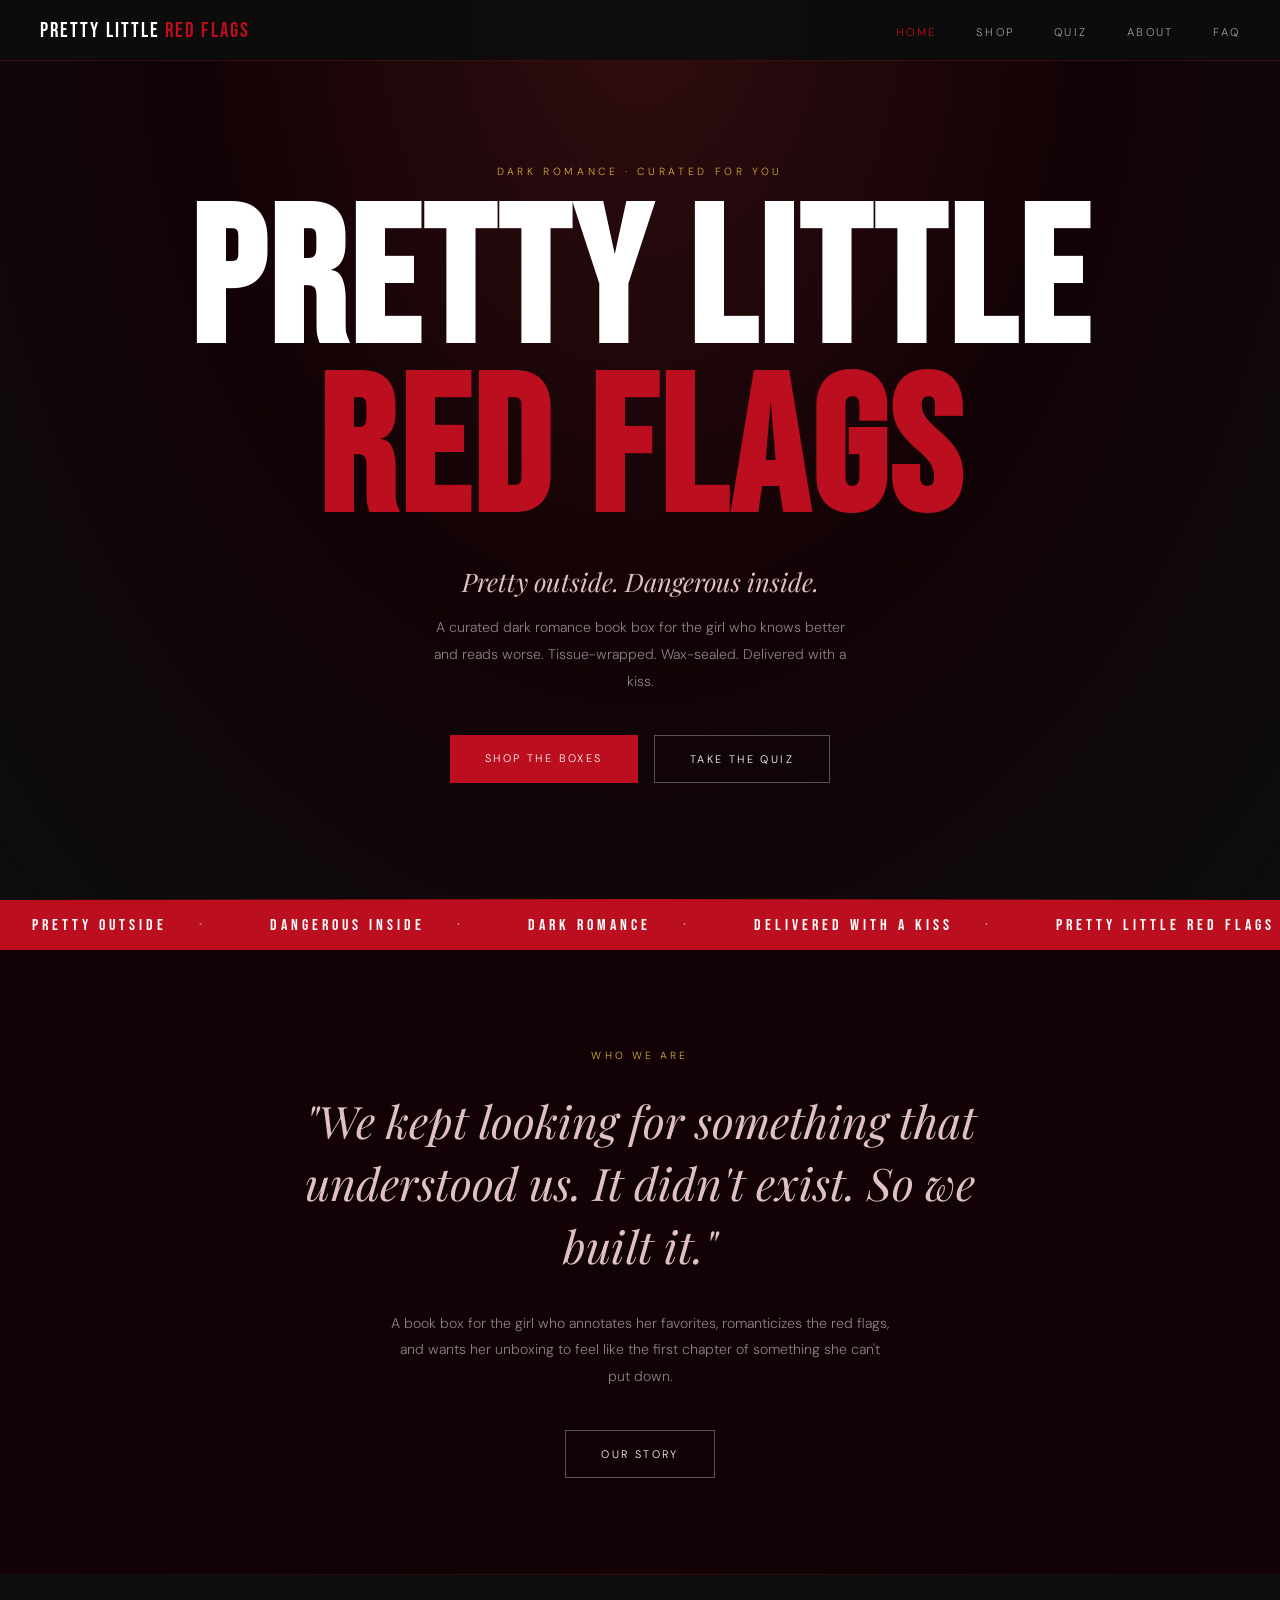
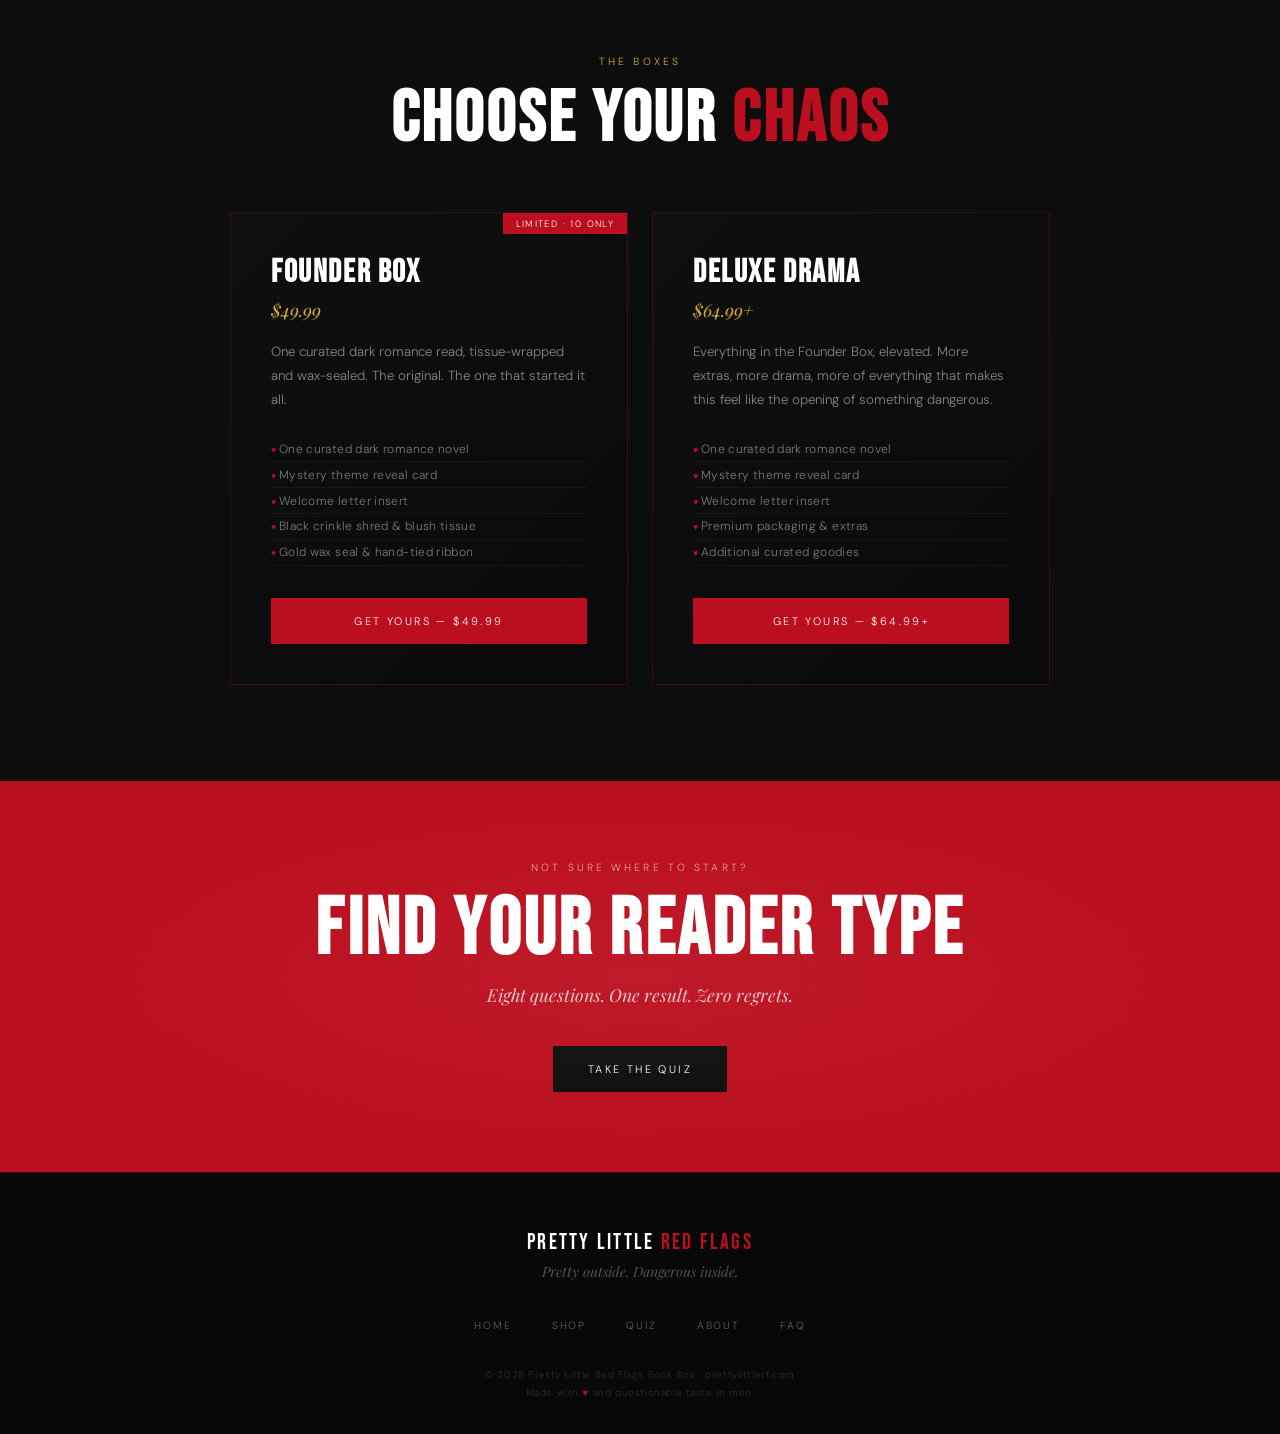
==== commit c47f7fd7: "Add files via upload" ====
--- a/index.html
+++ b/index.html
@@ -1,203 +1,135 @@
 <!DOCTYPE html>
 <html lang="en">
 <head>
-  <meta charset="UTF-8" />
-  <meta name="viewport" content="width=device-width, initial-scale=1.0" />
-  <title>Pretty Little Red Flags | Dark Romance Book Box</title>
-  <link href="https://fonts.googleapis.com/css2?family=Bebas+Neue&family=DM+Serif+Display:ital@0;1&family=DM+Sans:wght@300;400;500&display=swap" rel="stylesheet" />
-  <link rel="stylesheet" href="styles.css" />
-  <style>
-    /* HERO */
-    .hero {
-      min-height: 92vh;
-      display: flex;
-      flex-direction: column;
-      align-items: center;
-      justify-content: center;
-      text-align: center;
-      padding: 4rem 2rem;
-      background: linear-gradient(180deg, #1a0508 0%, var(--noir) 100%);
-      position: relative;
-      overflow: hidden;
-    }
-    .hero::before {
-      content: '';
-      position: absolute;
-      inset: 0;
-      background: radial-gradient(ellipse at 50% 20%, rgba(187,14,30,0.18) 0%, transparent 65%);
-      pointer-events: none;
-    }
-    .hero-eyebrow {
-      font-size: 0.68rem;
-      letter-spacing: 0.3em;
-      text-transform: uppercase;
-      color: var(--gold);
-      margin-bottom: 1.2rem;
-    }
-    .hero h1 {
-      font-family: 'Bebas Neue', sans-serif;
-      font-size: clamp(4rem, 13vw, 9rem);
-      line-height: 0.9;
-      letter-spacing: 0.03em;
-      margin-bottom: 1.2rem;
-    }
-    .hero h1 .red { color: var(--crimson); }
-    .hero-sub {
-      font-family: 'DM Serif Display', serif;
-      font-style: italic;
-      font-size: clamp(1.1rem, 2.5vw, 1.5rem);
-      color: var(--blush);
-      margin-bottom: 1rem;
-      opacity: 0.9;
-    }
-    .hero-desc {
-      font-size: 0.88rem;
-      color: var(--gray);
-      max-width: 440px;
-      line-height: 1.8;
-      margin-bottom: 2.5rem;
-    }
-    .hero-ctas {
-      display: flex;
-      gap: 1rem;
-      flex-wrap: wrap;
-      justify-content: center;
-    }
-
-    /* TAGLINE STRIP */
-    .tagline-strip {
-      background: var(--crimson);
-      padding: 0.9rem 2rem;
-      text-align: center;
-      font-family: 'Bebas Neue', sans-serif;
-      font-size: clamp(1rem, 3vw, 1.4rem);
-      letter-spacing: 0.25em;
-      color: var(--white);
-      overflow: hidden;
-    }
-
-    /* ABOUT STRIP */
-    .about-strip {
-      padding: 5rem 2rem;
-      text-align: center;
-      max-width: 680px;
-      margin: 0 auto;
-    }
-    .about-strip h2 {
-      font-family: 'Bebas Neue', sans-serif;
-      font-size: clamp(2.5rem, 6vw, 4rem);
-      line-height: 1;
-      letter-spacing: 0.04em;
-      margin-bottom: 1.5rem;
-    }
-    .about-strip h2 span { color: var(--crimson); }
-    .about-strip p {
-      font-size: 0.9rem;
-      color: var(--gray);
-      line-height: 1.9;
-      margin-bottom: 2rem;
-    }
-
-    /* SHOP STRIP */
-    .shop-strip {
-      padding: 4rem 2rem 5rem;
-      background: #0a0a0a;
-      border-top: 1px solid var(--border);
-      border-bottom: 1px solid var(--border);
-    }
-    .shop-strip-header {
-      text-align: center;
-      margin-bottom: 3rem;
-    }
-    .shop-strip-header h2 {
-      font-family: 'Bebas Neue', sans-serif;
-      font-size: clamp(2rem, 5vw, 3.2rem);
-      letter-spacing: 0.05em;
-    }
-    .shop-strip-header h2 span { color: var(--crimson); }
-    .boxes-grid {
-      display: grid;
-      grid-template-columns: repeat(auto-fit, minmax(280px, 1fr));
-      gap: 1.5rem;
-      max-width: 780px;
-      margin: 0 auto;
-    }
-    .box-card {
-      border: 1px solid var(--border);
-      padding: 2.5rem 2rem;
-      text-align: center;
-      transition: border-color 0.2s;
-      position: relative;
-    }
-    .box-card:hover { border-color: var(--crimson); }
-    .box-card .badge {
-      position: absolute;
-      top: -1px; right: -1px;
-      background: var(--crimson);
-      color: var(--white);
-      font-size: 0.6rem;
-      letter-spacing: 0.15em;
-      text-transform: uppercase;
-      padding: 0.3rem 0.7rem;
-    }
-    .box-card h3 {
-      font-family: 'Bebas Neue', sans-serif;
-      font-size: 1.8rem;
-      letter-spacing: 0.06em;
-      margin-bottom: 0.5rem;
-    }
-    .box-card .price {
-      font-family: 'DM Serif Display', serif;
-      font-style: italic;
-      font-size: 1.1rem;
-      color: var(--gold);
-      margin-bottom: 1rem;
-    }
-    .box-card p {
-      font-size: 0.82rem;
-      color: var(--gray);
-      line-height: 1.7;
-      margin-bottom: 1.8rem;
-    }
-
-    /* QUIZ CTA */
-    .quiz-cta {
-      padding: 5rem 2rem;
-      text-align: center;
-      background: linear-gradient(135deg, #1a0508, #0d0d0d);
-    }
-    .quiz-cta h2 {
-      font-family: 'Bebas Neue', sans-serif;
-      font-size: clamp(2rem, 5vw, 3.5rem);
-      letter-spacing: 0.04em;
-      margin-bottom: 0.8rem;
-    }
-    .quiz-cta h2 span { color: var(--crimson); }
-    .quiz-cta p {
-      font-family: 'DM Serif Display', serif;
-      font-style: italic;
-      color: var(--blush);
-      font-size: 1rem;
-      margin-bottom: 2rem;
-      opacity: 0.85;
-    }
-
-    @media (max-width: 640px) {
-      .hero { min-height: 85vh; padding: 3rem 1.25rem; }
-      .hero-ctas { flex-direction: column; align-items: center; }
-      .about-strip, .quiz-cta { padding: 3.5rem 1.25rem; }
-      .shop-strip { padding: 3rem 1.25rem 4rem; }
-    }
-  </style>
+<meta charset="UTF-8"/>
+<meta name="viewport" content="width=device-width,initial-scale=1.0"/>
+<title>Pretty Little Red Flags | Dark Romance Book Box</title>
+<link href="https://fonts.googleapis.com/css2?family=Bebas+Neue&family=Playfair+Display:ital,wght@0,400;0,700;1,400;1,700&family=DM+Sans:wght@300;400;500&display=swap" rel="stylesheet"/>
+<style>
+*,*::before,*::after{box-sizing:border-box;margin:0;padding:0;}
+:root{
+  --crimson:#BB0E1E;
+  --crimson-dark:#8a0a15;
+  --blush:#F6D6DA;
+  --noir:#0D0D0D;
+  --deep:#120205;
+  --gold:#D4AF37;
+  --white:#ffffff;
+  --muted:rgba(255,255,255,0.5);
+  --border:rgba(187,14,30,0.25);
+}
+html{scroll-behavior:smooth;}
+body{background:var(--noir);color:var(--white);font-family:'DM Sans',sans-serif;font-weight:300;-webkit-font-smoothing:antialiased;overflow-x:hidden;}
+
+/* NAV */
+nav{position:fixed;top:0;left:0;right:0;z-index:500;background:rgba(13,13,13,0.95);backdrop-filter:blur(10px);border-bottom:1px solid var(--border);padding:1.1rem 2.5rem;display:flex;align-items:center;justify-content:space-between;}
+.nav-logo{font-family:'Bebas Neue',sans-serif;font-size:1.3rem;letter-spacing:0.1em;color:var(--white);text-decoration:none;z-index:600;position:relative;}
+.nav-logo span{color:var(--crimson);}
+.nav-links{display:flex;gap:2.5rem;list-style:none;}
+.nav-links a{color:rgba(255,255,255,0.6);text-decoration:none;font-size:0.7rem;letter-spacing:0.2em;text-transform:uppercase;transition:color 0.2s;}
+.nav-links a:hover,.nav-links a.active{color:var(--crimson);}
+.burger{display:none;flex-direction:column;gap:5px;cursor:pointer;background:none;border:none;padding:6px;z-index:600;position:relative;}
+.burger span{display:block;width:24px;height:2px;background:var(--white);transition:all 0.3s ease;transform-origin:center;}
+.burger.open span:nth-child(1){transform:translateY(7px) rotate(45deg);}
+.burger.open span:nth-child(2){opacity:0;transform:scaleX(0);}
+.burger.open span:nth-child(3){transform:translateY(-7px) rotate(-45deg);}
+
+/* MOBILE NAV OVERLAY */
+.mobile-nav{display:none;position:fixed;inset:0;background:rgba(13,13,13,0.98);flex-direction:column;align-items:center;justify-content:center;gap:2.5rem;z-index:400;}
+.mobile-nav.open{display:flex;}
+.mobile-nav a{color:rgba(255,255,255,0.8);text-decoration:none;font-family:'Bebas Neue',sans-serif;font-size:2.5rem;letter-spacing:0.1em;transition:color 0.2s;}
+.mobile-nav a:hover,.mobile-nav a.active{color:var(--crimson);}
+
+/* HERO */
+.hero{min-height:100vh;display:flex;flex-direction:column;align-items:center;justify-content:center;text-align:center;padding:8rem 2rem 5rem;background:radial-gradient(ellipse at 50% 0%,rgba(187,14,30,0.2) 0%,var(--deep) 50%,var(--noir) 100%);position:relative;overflow:hidden;}
+.hero::after{content:'';position:absolute;bottom:0;left:0;right:0;height:1px;background:linear-gradient(90deg,transparent,var(--crimson),transparent);}
+.hero-eyebrow{font-size:0.65rem;letter-spacing:0.35em;text-transform:uppercase;color:var(--gold);margin-bottom:1.5rem;}
+.hero h1{font-family:'Bebas Neue',sans-serif;font-size:clamp(5rem,16vw,12rem);line-height:0.88;letter-spacing:0.02em;margin-bottom:1.5rem;}
+.hero h1 .line1{display:block;color:var(--white);}
+.hero h1 .line2{display:block;color:var(--crimson);}
+.hero-sub{font-family:'Playfair Display',serif;font-style:italic;font-size:clamp(1.1rem,2.5vw,1.6rem);color:var(--blush);margin-bottom:1rem;opacity:0.9;}
+.hero-desc{font-size:0.88rem;color:var(--muted);max-width:420px;margin:0 auto 2.5rem;line-height:1.9;}
+.hero-ctas{display:flex;gap:1rem;flex-wrap:wrap;justify-content:center;}
+.btn-fill{display:inline-block;background:var(--crimson);color:var(--white);text-decoration:none;font-size:0.68rem;letter-spacing:0.22em;text-transform:uppercase;padding:1rem 2.2rem;transition:background 0.2s,transform 0.15s;border:none;cursor:pointer;}
+.btn-fill:hover{background:var(--crimson-dark);transform:translateY(-2px);}
+.btn-outline{display:inline-block;border:1px solid rgba(255,255,255,0.3);color:var(--white);text-decoration:none;font-size:0.68rem;letter-spacing:0.22em;text-transform:uppercase;padding:1rem 2.2rem;transition:all 0.2s;}
+.btn-outline:hover{border-color:var(--crimson);color:var(--crimson);}
+
+/* TICKER */
+.ticker{background:var(--crimson);padding:0.9rem 0;overflow:hidden;white-space:nowrap;}
+.ticker-inner{display:inline-flex;animation:ticker 20s linear infinite;}
+.ticker-item{font-family:'Bebas Neue',sans-serif;font-size:1rem;letter-spacing:0.25em;color:var(--white);padding:0 2rem;}
+.ticker-item span{color:rgba(255,255,255,0.5);margin-left:2rem;}
+@keyframes ticker{0%{transform:translateX(0);}100%{transform:translateX(-50%);}}
+
+/* ABOUT STRIP */
+.about-strip{padding:6rem 2rem;text-align:center;background:var(--deep);}
+.about-strip .eyebrow{font-size:0.65rem;letter-spacing:0.3em;text-transform:uppercase;color:var(--gold);margin-bottom:1.5rem;}
+.about-strip .big-quote{font-family:'Playfair Display',serif;font-style:italic;font-size:clamp(1.5rem,4vw,2.8rem);color:var(--blush);max-width:760px;margin:0 auto 2rem;line-height:1.4;opacity:0.9;}
+.about-strip p{font-size:0.88rem;color:var(--muted);max-width:500px;margin:0 auto 2.5rem;line-height:1.9;}
+
+/* BOXES */
+.boxes-section{padding:5rem 2rem 6rem;background:var(--noir);}
+.boxes-header{text-align:center;margin-bottom:3.5rem;}
+.boxes-header .eyebrow{font-size:0.65rem;letter-spacing:0.3em;text-transform:uppercase;color:var(--gold);margin-bottom:1rem;}
+.boxes-header h2{font-family:'Bebas Neue',sans-serif;font-size:clamp(2.5rem,6vw,4.5rem);letter-spacing:0.04em;line-height:1;}
+.boxes-header h2 span{color:var(--crimson);}
+.boxes-grid{display:grid;grid-template-columns:repeat(auto-fit,minmax(300px,1fr));gap:1.5rem;max-width:820px;margin:0 auto;}
+.box-card{border:1px solid var(--border);padding:2.5rem;position:relative;transition:border-color 0.3s,box-shadow 0.3s;background:linear-gradient(135deg,#0f0f0f,#0a0a0a);}
+.box-card:hover{border-color:var(--crimson);box-shadow:0 0 30px rgba(187,14,30,0.12);}
+.box-badge{position:absolute;top:0;right:0;background:var(--crimson);color:var(--white);font-size:0.58rem;letter-spacing:0.15em;text-transform:uppercase;padding:0.3rem 0.8rem;}
+.box-card h3{font-family:'Bebas Neue',sans-serif;font-size:2rem;letter-spacing:0.05em;margin-bottom:0.4rem;}
+.box-price{font-family:'Playfair Display',serif;font-style:italic;font-size:1.1rem;color:var(--gold);margin-bottom:1.2rem;}
+.box-card p{font-size:0.83rem;color:var(--muted);line-height:1.8;margin-bottom:1.5rem;}
+.box-includes{list-style:none;margin-bottom:2rem;}
+.box-includes li{font-size:0.75rem;color:rgba(255,255,255,0.45);padding:0.28rem 0;border-bottom:1px solid rgba(255,255,255,0.04);letter-spacing:0.03em;}
+.box-includes li::before{content:'♥  ';color:var(--crimson);font-size:0.55rem;}
+
+/* QUIZ CTA */
+.quiz-cta{background:var(--crimson);padding:5rem 2rem;text-align:center;position:relative;overflow:hidden;}
+.quiz-cta::before{content:'';position:absolute;inset:0;background:radial-gradient(ellipse at 50% 50%,rgba(255,255,255,0.05) 0%,transparent 70%);pointer-events:none;}
+.quiz-cta .eyebrow{font-size:0.65rem;letter-spacing:0.3em;text-transform:uppercase;color:rgba(255,255,255,0.6);margin-bottom:1rem;}
+.quiz-cta h2{font-family:'Bebas Neue',sans-serif;font-size:clamp(2.5rem,7vw,5rem);letter-spacing:0.04em;margin-bottom:0.8rem;line-height:1;}
+.quiz-cta .sub{font-family:'Playfair Display',serif;font-style:italic;font-size:1.1rem;color:rgba(255,255,255,0.75);margin-bottom:2.5rem;}
+.btn-dark{display:inline-block;background:var(--noir);color:var(--white);text-decoration:none;font-size:0.68rem;letter-spacing:0.22em;text-transform:uppercase;padding:1rem 2.2rem;transition:background 0.2s,transform 0.15s;}
+.btn-dark:hover{background:#1a1a1a;transform:translateY(-2px);}
+
+/* FOOTER */
+footer{background:#080808;border-top:1px solid var(--border);padding:3.5rem 2rem 2rem;text-align:center;}
+.footer-logo{font-family:'Bebas Neue',sans-serif;font-size:1.4rem;letter-spacing:0.1em;margin-bottom:0.4rem;}
+.footer-logo span{color:var(--crimson);}
+.footer-tagline{font-family:'Playfair Display',serif;font-style:italic;font-size:0.88rem;color:rgba(255,255,255,0.3);margin-bottom:2rem;}
+.footer-links{display:flex;justify-content:center;gap:2.5rem;list-style:none;flex-wrap:wrap;margin-bottom:2rem;}
+.footer-links a{color:rgba(255,255,255,0.35);text-decoration:none;font-size:0.65rem;letter-spacing:0.18em;text-transform:uppercase;transition:color 0.2s;}
+.footer-links a:hover{color:var(--crimson);}
+.footer-copy{font-size:0.62rem;color:rgba(255,255,255,0.15);letter-spacing:0.06em;line-height:1.8;}
+.footer-copy .heart{color:var(--crimson);}
+
+/* DIVIDER LINE */
+.rule{height:1px;background:linear-gradient(90deg,transparent,var(--border),transparent);margin:0;}
+
+/* MOBILE */
+@media(max-width:768px){
+  nav{padding:1rem 1.25rem;}
+  .burger{display:flex;}
+  .nav-links{display:none;}
+  .hero{padding:7rem 1.25rem 4rem;}
+  .about-strip{padding:4rem 1.25rem;}
+  .boxes-section{padding:3.5rem 1.25rem 4.5rem;}
+  .quiz-cta{padding:3.5rem 1.25rem;}
+  .hero-ctas{flex-direction:column;align-items:center;}
+  .btn-fill,.btn-outline,.btn-dark{width:100%;max-width:280px;text-align:center;}
+}
+</style>
 </head>
 <body>
 
 <nav>
   <a href="index.html" class="nav-logo">Pretty Little <span>Red Flags</span></a>
-  <button class="burger" id="navBurger" aria-label="Menu">
+  <button class="burger" id="burger" aria-label="Menu">
     <span></span><span></span><span></span>
   </button>
-  <ul class="nav-links" id="navLinks">
+  <ul class="nav-links">
     <li><a href="index.html" class="active">Home</a></li>
     <li><a href="shop.html">Shop</a></li>
     <li><a href="quiz.html">Quiz</a></li>
@@ -206,65 +138,95 @@
   </ul>
 </nav>
 
+<div class="mobile-nav" id="mobileNav">
+  <a href="index.html" class="active">Home</a>
+  <a href="shop.html">Shop</a>
+  <a href="quiz.html">Quiz</a>
+  <a href="about.html">About</a>
+  <a href="faq.html">FAQ</a>
+</div>
+
 <!-- HERO -->
 <section class="hero">
   <p class="hero-eyebrow">Dark Romance · Curated for You</p>
-  <h1>Pretty Little<br/><span class="red">Red Flags</span></h1>
+  <h1><span class="line1">Pretty Little</span><span class="line2">Red Flags</span></h1>
   <p class="hero-sub">Pretty outside. Dangerous inside.</p>
   <p class="hero-desc">A curated dark romance book box for the girl who knows better and reads worse. Tissue-wrapped. Wax-sealed. Delivered with a kiss.</p>
   <div class="hero-ctas">
-    <a href="shop.html" class="btn-primary">Shop the Boxes</a>
-    <a href="quiz.html" class="btn-line">Take the Quiz</a>
-  </div>
-</section>
-
-<!-- TAGLINE STRIP -->
-<div class="tagline-strip">
-  DARK ROMANCE · DELIVERED WITH A KISS · PRETTY OUTSIDE · DANGEROUS INSIDE
+    <a href="shop.html" class="btn-fill">Shop the Boxes</a>
+    <a href="quiz.html" class="btn-outline">Take the Quiz</a>
+  </div>
+</section>
+
+<!-- TICKER -->
+<div class="ticker">
+  <div class="ticker-inner">
+    <span class="ticker-item">PRETTY OUTSIDE<span>·</span></span>
+    <span class="ticker-item">DANGEROUS INSIDE<span>·</span></span>
+    <span class="ticker-item">DARK ROMANCE<span>·</span></span>
+    <span class="ticker-item">DELIVERED WITH A KISS<span>·</span></span>
+    <span class="ticker-item">PRETTY LITTLE RED FLAGS<span>·</span></span>
+    <span class="ticker-item">PRETTY OUTSIDE<span>·</span></span>
+    <span class="ticker-item">DANGEROUS INSIDE<span>·</span></span>
+    <span class="ticker-item">DARK ROMANCE<span>·</span></span>
+    <span class="ticker-item">DELIVERED WITH A KISS<span>·</span></span>
+    <span class="ticker-item">PRETTY LITTLE RED FLAGS<span>·</span></span>
+  </div>
 </div>
 
-<!-- ABOUT STRIP -->
+<!-- ABOUT -->
 <section class="about-strip">
-  <div class="divider" style="margin-bottom:2rem;">
-    <div class="divider-line"></div>
-    <span class="divider-icon">♥</span>
-    <div class="divider-line right"></div>
-  </div>
-  <p class="section-eyebrow">Who We Are</p>
-  <h2>Built for girls who<br/><span>know better.</span></h2>
-  <p>We kept looking for a book box that actually understood us. Not just "dark romance" as a label — but the specific kind of girl who annotates her favorites, who romanticizes the red flags, who wants her unboxing to feel like a scene from the book itself. It didn't exist. So we built it.</p>
-  <a href="about.html" class="btn-line">Our Story</a>
-</section>
-
-<!-- SHOP STRIP -->
-<section class="shop-strip">
-  <div class="shop-strip-header">
-    <p class="section-eyebrow">The Boxes</p>
+  <p class="eyebrow">Who We Are</p>
+  <p class="big-quote">"We kept looking for something that understood us. It didn't exist. So we built it."</p>
+  <p>A book box for the girl who annotates her favorites, romanticizes the red flags, and wants her unboxing to feel like the first chapter of something she can't put down.</p>
+  <a href="about.html" class="btn-outline">Our Story</a>
+</section>
+
+<div class="rule"></div>
+
+<!-- BOXES -->
+<section class="boxes-section">
+  <div class="boxes-header">
+    <p class="eyebrow">The Boxes</p>
     <h2>Choose Your <span>Chaos</span></h2>
   </div>
   <div class="boxes-grid">
     <div class="box-card">
-      <div class="badge">Limited · 10 Only</div>
+      <div class="box-badge">Limited · 10 Only</div>
       <h3>Founder Box</h3>
-      <div class="price">$49.99</div>
-      <p>One curated dark romance read, tissue-wrapped and wax-sealed, with a mystery theme reveal and hand-selected extras. The original. The one that started it all.</p>
-      <a href="https://buy.stripe.com/4gM8wQe2Zeoc4tBgBm0gw03" class="btn-primary" target="_blank">Get Yours</a>
+      <div class="box-price">$49.99</div>
+      <p>One curated dark romance read, tissue-wrapped and wax-sealed. The original. The one that started it all.</p>
+      <ul class="box-includes">
+        <li>One curated dark romance novel</li>
+        <li>Mystery theme reveal card</li>
+        <li>Welcome letter insert</li>
+        <li>Black crinkle shred & blush tissue</li>
+        <li>Gold wax seal & hand-tied ribbon</li>
+      </ul>
+      <a href="https://buy.stripe.com/4gM8wQe2Zeoc4tBgBm0gw03" class="btn-fill" target="_blank" style="display:block;text-align:center;">Get Yours — $49.99</a>
     </div>
     <div class="box-card">
       <h3>Deluxe Drama</h3>
-      <div class="price">$64.99+</div>
-      <p>Everything in the Founder Box, elevated. More extras, more drama, more of everything that makes opening the box feel like the first chapter of something dangerous.</p>
-      <a href="https://buy.stripe.com/6oU5kE6Axbc01hp1Gs0gw02" class="btn-primary" target="_blank">Get Yours</a>
+      <div class="box-price">$64.99+</div>
+      <p>Everything in the Founder Box, elevated. More extras, more drama, more of everything that makes this feel like the opening of something dangerous.</p>
+      <ul class="box-includes">
+        <li>One curated dark romance novel</li>
+        <li>Mystery theme reveal card</li>
+        <li>Welcome letter insert</li>
+        <li>Premium packaging & extras</li>
+        <li>Additional curated goodies</li>
+      </ul>
+      <a href="https://buy.stripe.com/6oU5kE6Axbc01hp1Gs0gw02" class="btn-fill" target="_blank" style="display:block;text-align:center;">Get Yours — $64.99+</a>
     </div>
   </div>
 </section>
 
 <!-- QUIZ CTA -->
 <section class="quiz-cta">
-  <p class="section-eyebrow">Not Sure Where to Start?</p>
-  <h2>Find Your <span>Reader Type</span></h2>
-  <p>Eight questions. One result. The box that was made for you.</p>
-  <a href="quiz.html" class="btn-primary">Take the Quiz</a>
+  <p class="eyebrow">Not Sure Where to Start?</p>
+  <h2>Find Your Reader Type</h2>
+  <p class="sub">Eight questions. One result. Zero regrets.</p>
+  <a href="quiz.html" class="btn-dark">Take the Quiz</a>
 </section>
 
 <footer>
@@ -277,16 +239,24 @@
     <li><a href="about.html">About</a></li>
     <li><a href="faq.html">FAQ</a></li>
   </ul>
-  <p class="footer-copy">© 2025 Pretty Little Red Flags Book Box · prettylittlerf.com<br/>Made with <span class="rose">♥</span> and questionable taste in men.</p>
+  <p class="footer-copy">© 2025 Pretty Little Red Flags Book Box · prettylittlerf.com<br/>Made with <span class="heart">♥</span> and questionable taste in men.</p>
 </footer>
 
 <script>
-  const burger = document.getElementById('navBurger');
-  const links = document.getElementById('navLinks');
-  burger?.addEventListener('click', () => {
-    burger.classList.toggle('open');
-    links.classList.toggle('open');
+const burger = document.getElementById('burger');
+const mobileNav = document.getElementById('mobileNav');
+burger.addEventListener('click', () => {
+  burger.classList.toggle('open');
+  mobileNav.classList.toggle('open');
+  document.body.style.overflow = mobileNav.classList.contains('open') ? 'hidden' : '';
+});
+mobileNav.querySelectorAll('a').forEach(a => {
+  a.addEventListener('click', () => {
+    burger.classList.remove('open');
+    mobileNav.classList.remove('open');
+    document.body.style.overflow = '';
   });
+});
 </script>
 </body>
 </html>
